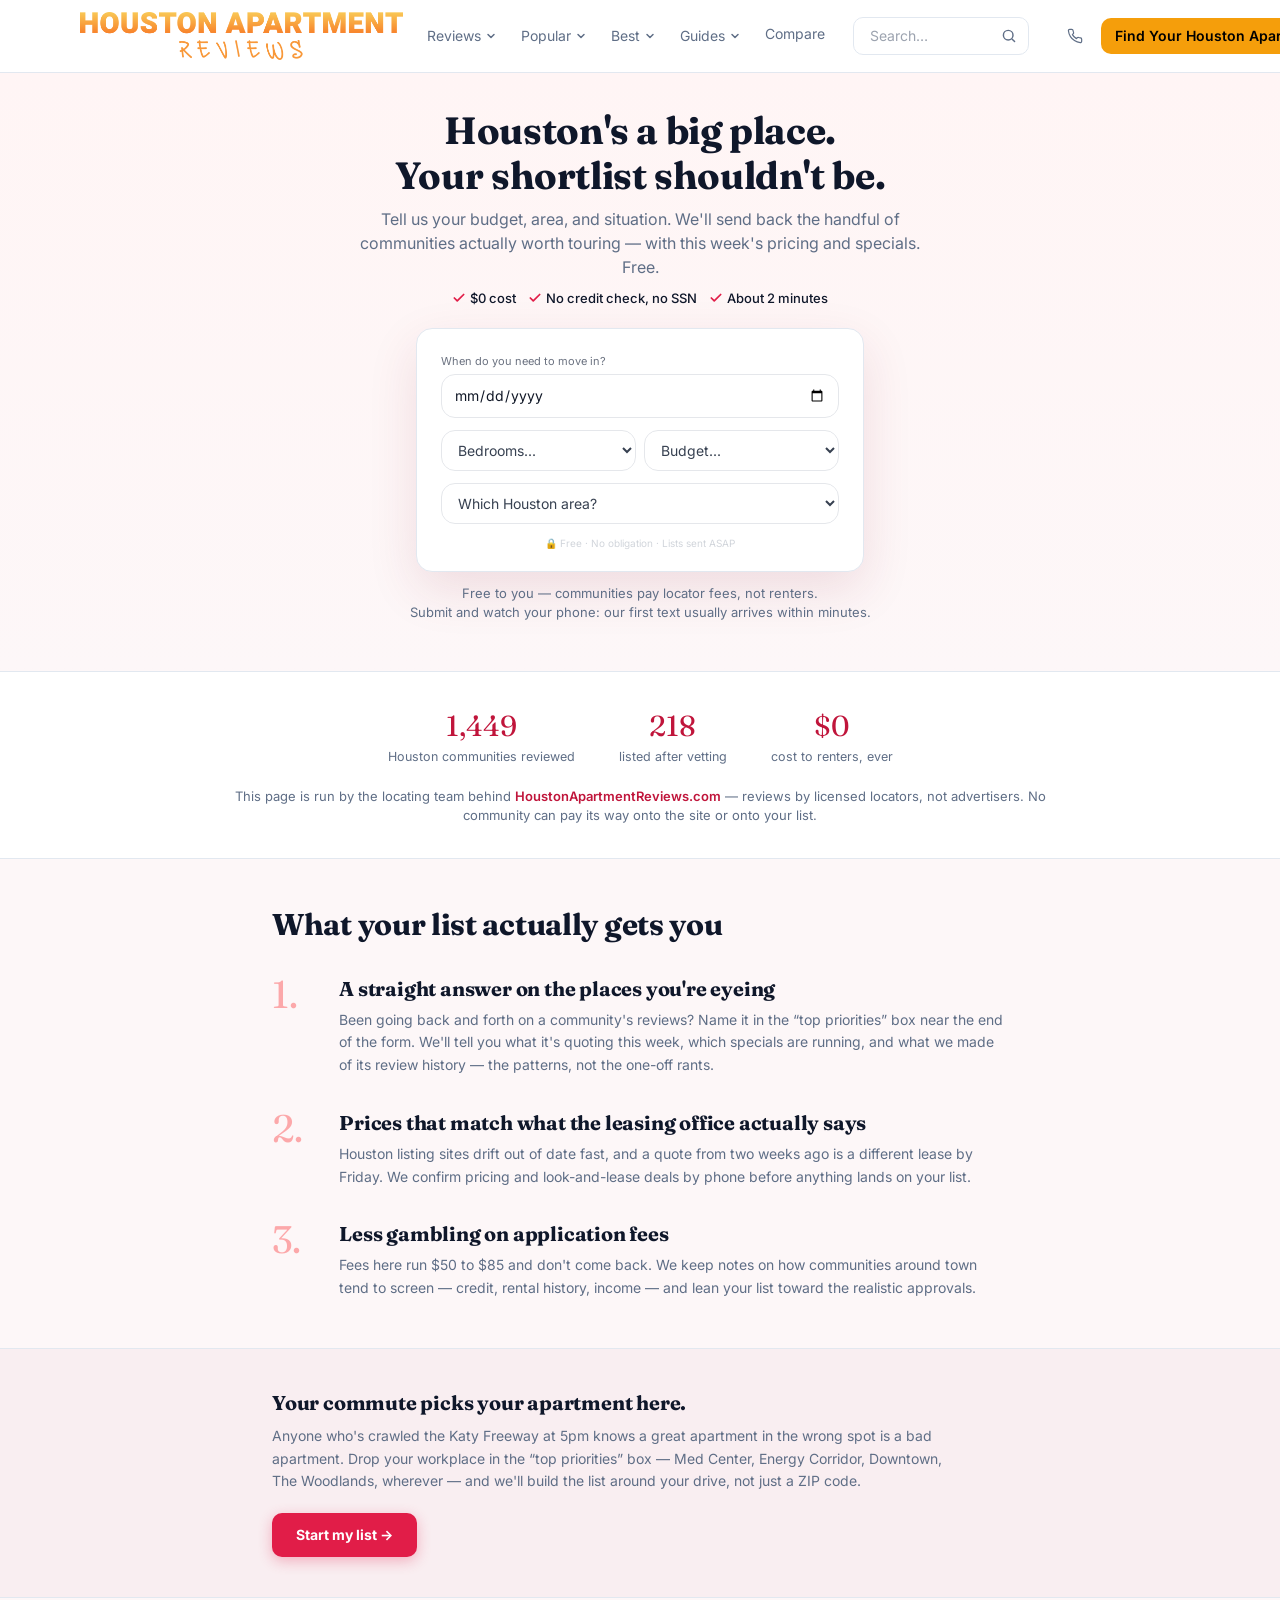
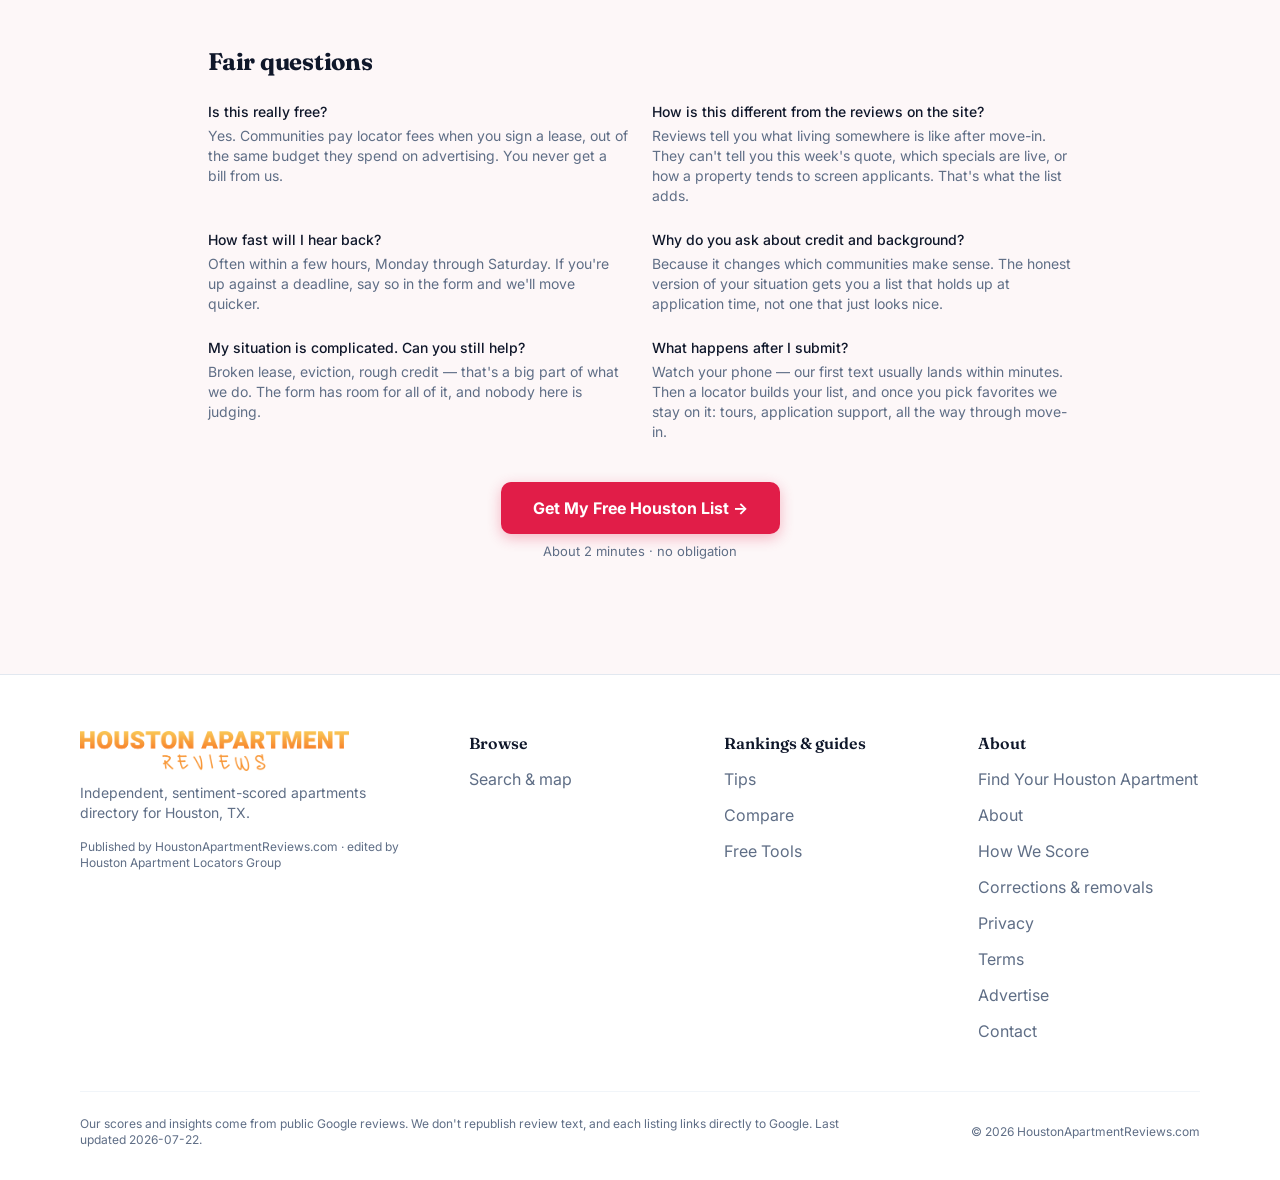
==== index.html @ 8718079b "Mobile QC pass, journey enrichment, fresh header - iOS zoom fix where needed: form controls forced t" ====
<!doctype html>
<html lang="en" data-preset="modern" data-base="light" data-hero="full-bleed" data-header="solid" data-cards="registry" style="--lp-primary-50:255 245 245;--lp-primary-100:255 232 232;--lp-primary-200:255 205 205;--lp-primary-300:252 168 170;--lp-primary-400:243 116 125;--lp-primary-500:225 29 72;--lp-primary-600:192 21 59;--lp-primary-700:149 9 43;--lp-primary-800:135 6 38;--lp-primary-900:110 1 28;--lp-secondary-50:250 243 244;--lp-secondary-100:243 227 229;--lp-secondary-200:229 195 199;--lp-secondary-300:208 152 159;--lp-secondary-400:177 96 110;--lp-secondary-500:136 19 55;--lp-secondary-600:119 18 48;--lp-secondary-700:96 16 39;--lp-secondary-800:89 16 36;--lp-secondary-900:76 14 30;--lp-neutral-50:248 247 247;--lp-neutral-100:238 237 236;--lp-neutral-200:218 216 215;--lp-neutral-300:192 189 186;--lp-neutral-400:159 153 150;--lp-neutral-500:120 113 108;--lp-neutral-600:102 96 91;--lp-neutral-700:78 73 70;--lp-neutral-800:70 66 63;--lp-neutral-900:56 53 50;--lp-accent-50:255 250 245;--lp-accent-100:255 244 232;--lp-accent-200:254 231 205;--lp-accent-300:253 213 168;--lp-accent-400:250 189 115;--lp-accent-500:245 158 11;--lp-accent-600:205 130 0;--lp-accent-700:153 94 0;--lp-accent-800:137 82 0;--lp-accent-900:107 61 0;--lp-surface:253 247 248;--lp-surface-alt:249 238 241;--lp-surface-container:255 255 255;--lp-surface-container-high:241 245 249;--lp-on-surface:15 23 42;--lp-on-surface-variant:95 110 134;--lp-outline:226 232 240;--lp-outline-variant:241 245 249;--lp-accent:245 158 11;--lp-on-accent:0 0 0;--lp-brand:#e11d48;--lp-accent:#f59e0b;--lp-font:'Inter', system-ui, -apple-system, Segoe UI, Roboto, sans-serif;--lp-font-heading:'Fraunces', Georgia, serif;--lp-heading-weight:700;--lp-heading-tracking:-0.01em;--lp-text-display-desktop:48px;--lp-text-display-mobile:34px;--lp-text-display-tracking:-0.01em;--lp-text-h1-desktop:40px;--lp-text-h1-mobile:30px;--lp-text-h1-tracking:-0.01em;--lp-text-h2-desktop:28px;--lp-text-h2-mobile:23px;--lp-text-h2-tracking:0em;--lp-text-h3-desktop:22px;--lp-text-h3-mobile:19px;--lp-text-h3-tracking:0em;--lp-radius-sm:0.375rem;--lp-radius-md:0.625rem;--lp-radius-lg:0.875rem;--lp-radius-xl:1.25rem;--lp-radius-card:14px;--lp-radius-btn:10px;--lp-radius-chip:0.5rem;--lp-shadow-card:0 1px 3px rgb(15 23 42 / 0.08), 0 1px 2px rgb(15 23 42 / 0.04);--lp-shadow-hover:0 10px 28px rgb(15 23 42 / 0.12);--lp-card-border:1px solid transparent;--lp-ghost-border:1px solid transparent;--lp-ghost-bg:rgb(var(--lp-surface-alt));--lp-ghost-bg-hover:rgb(var(--lp-surface-container-high));--lp-link-decoration:none;--lp-link-underline-color:transparent;--lp-signature:none;">
<head>
<meta charset="utf-8">
<meta name="viewport" content="width=device-width, initial-scale=1">
<title>Get Your Free Houston Apartment List | Houston Apartment Reviews</title>
<meta name="description" content="Tell us your budget, area, and situation and licensed Houston locators will send you a free shortlist of communities worth touring — with this week's pricing and move-in specials.">
<link rel="canonical" href="https://help.houstonapartmentreviews.com/">
<link rel="icon" href="/images/favicon.png">
<link rel="apple-touch-icon" href="/images/favicon.png">
<meta name="theme-color" content="#fdf7f8">
<link rel="preconnect" href="https://fonts.googleapis.com"><link rel="preconnect" href="https://fonts.gstatic.com" crossorigin><link href="https://fonts.googleapis.com/css2?family=Inter:wght@400;500;600;700&family=Fraunces:wght@400;500;600;700&display=swap" rel="stylesheet">
<link rel="stylesheet" href="/css/site.css">
<style>body{font-family:var(--lp-font)}</style>
<style>
/* form-card utilities the compiled site CSS does not include */
.bg-action-orange { background-color: #e11d48; }
.text-navy-deep { color: #111827; }
.bg-gray-50 { background-color: #f9fafb; }
.bg-gray-200 { background-color: #e5e7eb; }
.border-gray-100 { border-color: #f3f4f6; }
.border-gray-200 { border-color: #e5e7eb; }
.border-gray-300 { border-color: #d1d5db; }
.text-gray-300 { color: #d1d5db; }
.text-gray-400 { color: #9ca3af; }
.text-gray-500 { color: #6b7280; }
.text-gray-700 { color: #374151; }
.text-gray-900 { color: #111827; }
.h-3\.5 { height: .875rem; }
.w-3\.5 { width: .875rem; }
.h-px { height: 1px; }
.min-h-\[1\.25rem\] { min-height: 1.25rem; }
.text-\[10px\] { font-size: 10px; }
.text-\[11px\] { font-size: 11px; }
.shadow-md { box-shadow: 0 4px 6px -1px rgb(0 0 0 / .1), 0 2px 4px -2px rgb(0 0 0 / .1); }
.hover\:shadow-lg:hover { box-shadow: 0 10px 15px -3px rgb(0 0 0 / .1), 0 4px 6px -4px rgb(0 0 0 / .1); }
.transition-shadow { transition: box-shadow .15s; }
.outline-none { outline: none; }
.disabled\:opacity-40:disabled { opacity: .4; }
.disabled\:cursor-not-allowed:disabled { cursor: not-allowed; }
.focus\:border-action-orange:focus { border-color: #e11d48; }
.focus\:ring-1:focus { box-shadow: 0 0 0 3px rgb(225 29 72 / .18); }
.focus\:ring-action-orange:focus { outline: none; }
.hou-card input, .hou-card select { font-family: var(--lp-font); background: #fff; }
.hou-card input[type="checkbox"] { accent-color: #e11d48; }
/* iOS zoom rule: controls must be >=16px on phones or Safari force-zooms */
@media (max-width: 640px) {
  .hou-card input:not([type=checkbox]), .hou-card select { font-size: 16px !important; }
}

/* page chrome */
.serif { font-family: var(--lp-font-heading); font-weight: var(--lp-heading-weight, 700);
  letter-spacing: -0.01em; }
.hero-rose { background: linear-gradient(180deg, rgb(var(--lp-primary-50)) 0%, rgb(var(--lp-surface)) 100%); }
.hou-card { background: #fff; border-radius: 1rem; border: 1px solid rgb(var(--lp-outline));
  box-shadow: 0 18px 50px rgb(140 30 60 / .12); overflow: hidden; }
.statband { display: flex; flex-wrap: wrap; justify-content: center; gap: 1.25rem 2.75rem; }
.statband .num { font-family: var(--lp-font-heading); font-size: 1.8rem; color: rgb(var(--lp-primary-600)); }
.statband .lbl { font-size: 12.5px; color: rgb(var(--lp-on-surface-variant)); margin-top: 1px; }
.ed-num { font-family: var(--lp-font-heading); font-size: 2.4rem; line-height: 1;
  color: rgb(var(--lp-primary-300)); flex-shrink: 0; width: 3.2rem; }
.rose-btn { display: inline-block; background: #e11d48; color: #fff; font-weight: 700;
  border-radius: var(--lp-radius-btn, 10px); text-decoration: none;
  box-shadow: 0 4px 14px rgb(225 29 72 / .3); }
.rose-btn:hover { background: #be123c; }
/* layout utilities missing from the compiled site CSS */
.pt-5 { padding-top: 1.25rem; }
.pb-5 { padding-bottom: 1.25rem; }
.pb-10 { padding-bottom: 2.5rem; }
.pb-12 { padding-bottom: 3rem; }
.py-3\.5 { padding-top: .875rem; padding-bottom: .875rem; }
.space-y-6 > * + * { margin-top: 1.5rem; }
.gap-x-3 { column-gap: .75rem; }
.gap-y-1 { row-gap: .25rem; }
.text-\[13px\] { font-size: 13px; }
.text-\[15px\] { font-size: 15px; }
.text-\[26px\] { font-size: 26px; }
.leading-\[1\.18\] { line-height: 1.18; }
.space-y-8 > * + * { margin-top: 2rem; }
.space-y-5 > * + * { margin-top: 1.25rem; }
@media (min-width: 640px) {
  .sm\:pt-9 { padding-top: 2.25rem; }
  .sm\:text-\[38px\] { font-size: 38px; }
  .sm\:text-base { font-size: 16px; line-height: 1.5rem; }
}
@media (min-width: 768px) {
  .md\:grid-cols-2 { grid-template-columns: repeat(2, minmax(0, 1fr)); }
}
</style>
</head>
<body class="min-h-screen flex flex-col">
<header class="lp-site-header sticky top-0 z-50 border-b border-outline bg-surface-container/95 backdrop-blur transition-colors duration-300"> <div class="mx-auto flex max-w-6xl items-center justify-between gap-6 px-4 py-3"> <a href="https://houstonapartmentreviews.com/" class="flex shrink-0 items-center gap-2"> <img src="/images/logo.png" alt="Houston Apartment Reviews Directory" class="h-12 w-auto">  </a> <!-- Desktop nav. Kept intentionally lean (4-5 items): no Home (the logo covers it), tools fold
         into the guides dropdown, and About/Methodology live in the footer only. --> <nav class="hidden items-center gap-6 md:flex" aria-label="Primary"> <!-- Browse --> <div class="relative group"> <button type="button" class="inline-flex items-center gap-1 border-b-2 pb-0.5 text-sm transition-colors border-transparent text-on-surface-variant hover:text-primary-600" aria-haspopup="true">Reviews <svg class="h-3 w-3" viewBox="0 0 12 12" fill="none" aria-hidden="true"><path d="M3 4.5 6 7.5 9 4.5" stroke="currentColor" stroke-width="1.5" stroke-linecap="round" stroke-linejoin="round"/></svg></button> <div class="lp-menu invisible absolute left-0 top-full z-30 max-h-[70vh] min-w-[16rem] overflow-y-auto p-2 opacity-0 transition-opacity duration-150 group-hover:visible group-hover:opacity-100 group-focus-within:visible group-focus-within:opacity-100"> <a href="https://houstonapartmentreviews.com/browse/" class="flex items-center justify-between rounded-btn px-3 py-2 text-sm font-semibold text-primary-600 hover:bg-primary-50">Search &amp; map <span aria-hidden="true">&rarr;</span></a> <div class="my-1 border-t border-outline-variant"></div>  <a href="https://houstonapartmentreviews.com/browse/?category=affordable-housing" class="block rounded-btn px-3 py-2 text-sm text-on-surface-variant hover:bg-surface-alt hover:text-primary-700">Affordable &amp; Income-Based Apartments</a><a href="https://houstonapartmentreviews.com/browse/?category=furnished-corporate" class="block rounded-btn px-3 py-2 text-sm text-on-surface-variant hover:bg-surface-alt hover:text-primary-700">Furnished &amp; Corporate Apartments</a><a href="https://houstonapartmentreviews.com/browse/?category=luxury-high-rise" class="block rounded-btn px-3 py-2 text-sm text-on-surface-variant hover:bg-surface-alt hover:text-primary-700">Luxury &amp; High-Rise Apartments</a><a href="https://houstonapartmentreviews.com/browse/?category=pet-friendly" class="block rounded-btn px-3 py-2 text-sm text-on-surface-variant hover:bg-surface-alt hover:text-primary-700">Pet-Friendly Apartments</a><a href="https://houstonapartmentreviews.com/browse/?category=senior-55plus" class="block rounded-btn px-3 py-2 text-sm text-on-surface-variant hover:bg-surface-alt hover:text-primary-700">Senior &amp; 55+ Apartments</a><a href="https://houstonapartmentreviews.com/browse/?category=student-housing" class="block rounded-btn px-3 py-2 text-sm text-on-surface-variant hover:bg-surface-alt hover:text-primary-700">Student Apartments</a><a href="https://houstonapartmentreviews.com/browse/?category=townhome-style" class="block rounded-btn px-3 py-2 text-sm text-on-surface-variant hover:bg-surface-alt hover:text-primary-700">Townhome &amp; Garden-Style Apartments</a> </div> </div> <!-- Cities (entered hub cities, capped; shown alongside Areas in the mixed case). The see-all
           goes to /locations/, which lists every hub AND coverage city. --> <div class="relative group"> <button type="button" class="inline-flex items-center gap-1 border-b-2 pb-0.5 text-sm transition-colors border-transparent text-on-surface-variant hover:text-primary-600" aria-haspopup="true">Popular <svg class="h-3 w-3" viewBox="0 0 12 12" fill="none" aria-hidden="true"><path d="M3 4.5 6 7.5 9 4.5" stroke="currentColor" stroke-width="1.5" stroke-linecap="round" stroke-linejoin="round"/></svg></button> <div class="lp-menu invisible absolute left-0 top-full z-30 max-h-[70vh] min-w-[16rem] overflow-y-auto p-2 opacity-0 transition-opacity duration-150 group-hover:visible group-hover:opacity-100 group-focus-within:visible group-focus-within:opacity-100"> <a href="https://houstonapartmentreviews.com/katy/" class="block rounded-btn px-3 py-2 text-sm text-on-surface-variant hover:bg-surface-alt hover:text-primary-700">Katy</a><a href="https://houstonapartmentreviews.com/the-woodlands/" class="block rounded-btn px-3 py-2 text-sm text-on-surface-variant hover:bg-surface-alt hover:text-primary-700">The Woodlands</a><a href="https://houstonapartmentreviews.com/sugar-land/" class="block rounded-btn px-3 py-2 text-sm text-on-surface-variant hover:bg-surface-alt hover:text-primary-700">Sugar Land</a><a href="https://houstonapartmentreviews.com/houston-tx/" class="block rounded-btn px-3 py-2 text-sm text-on-surface-variant hover:bg-surface-alt hover:text-primary-700">Houston, TX</a> <div class="my-1 border-t border-outline-variant"></div> <a href="https://houstonapartmentreviews.com/locations/" class="flex items-center justify-between rounded-btn px-3 py-2 text-sm font-semibold text-primary-600 hover:bg-primary-50">All locations <span aria-hidden="true">&rarr;</span></a> </div> </div> <!-- Areas (region's own neighborhoods) -->  <!-- Best --> <div class="relative group"> <button type="button" class="inline-flex items-center gap-1 border-b-2 pb-0.5 text-sm transition-colors border-transparent text-on-surface-variant hover:text-primary-600" aria-haspopup="true">Best <svg class="h-3 w-3" viewBox="0 0 12 12" fill="none" aria-hidden="true"><path d="M3 4.5 6 7.5 9 4.5" stroke="currentColor" stroke-width="1.5" stroke-linecap="round" stroke-linejoin="round"/></svg></button> <div class="lp-menu invisible absolute left-0 top-full z-30 max-h-[70vh] min-w-[16rem] overflow-y-auto p-2 opacity-0 transition-opacity duration-150 group-hover:visible group-hover:opacity-100 group-focus-within:visible group-focus-within:opacity-100"> <a href="https://houstonapartmentreviews.com/houston-tx/best/apartments/" class="block rounded-btn px-3 py-2 text-sm text-on-surface-variant hover:bg-surface-alt hover:text-primary-700">Best Apartments in Houston</a><a href="https://houstonapartmentreviews.com/katy/best/apartments/" class="block rounded-btn px-3 py-2 text-sm text-on-surface-variant hover:bg-surface-alt hover:text-primary-700">Best Apartments in Katy</a><a href="https://houstonapartmentreviews.com/sugar-land/best/apartments/" class="block rounded-btn px-3 py-2 text-sm text-on-surface-variant hover:bg-surface-alt hover:text-primary-700">Best Apartments in Sugar Land</a><a href="https://houstonapartmentreviews.com/the-woodlands/best/apartments/" class="block rounded-btn px-3 py-2 text-sm text-on-surface-variant hover:bg-surface-alt hover:text-primary-700">Best Apartments in The Woodlands</a> <div class="my-1 border-t border-outline-variant"></div> <a href="https://houstonapartmentreviews.com/best/" class="flex items-center justify-between rounded-btn px-3 py-2 text-sm font-semibold text-primary-600 hover:bg-primary-50">All rankings <span aria-hidden="true">&rarr;</span></a> </div> </div> <!-- Content sections: ONE dropdown of section INDEX links (Guides / Tools / Resources / Glossary),
           never the individual guide/tool titles. Parent label varied per site (navLabel('sections')). --> <div class="relative group"> <button type="button" class="inline-flex items-center gap-1 border-b-2 pb-0.5 text-sm transition-colors border-transparent text-on-surface-variant hover:text-primary-600" aria-haspopup="true">Guides <svg class="h-3 w-3" viewBox="0 0 12 12" fill="none" aria-hidden="true"><path d="M3 4.5 6 7.5 9 4.5" stroke="currentColor" stroke-width="1.5" stroke-linecap="round" stroke-linejoin="round"/></svg></button> <div class="lp-menu invisible absolute left-0 top-full z-30 max-h-[70vh] min-w-[16rem] overflow-y-auto p-2 opacity-0 transition-opacity duration-150 group-hover:visible group-hover:opacity-100 group-focus-within:visible group-focus-within:opacity-100"> <a href="https://houstonapartmentreviews.com/guide/" class="block rounded-btn px-3 py-2 text-sm text-on-surface-variant hover:bg-surface-alt hover:text-primary-700">Tips</a><a href="https://houstonapartmentreviews.com/tools/" class="block rounded-btn px-3 py-2 text-sm text-on-surface-variant hover:bg-surface-alt hover:text-primary-700">Free Tools</a><a href="https://houstonapartmentreviews.com/resources/" class="block rounded-btn px-3 py-2 text-sm text-on-surface-variant hover:bg-surface-alt hover:text-primary-700">Resources</a><a href="https://houstonapartmentreviews.com/glossary/" class="block rounded-btn px-3 py-2 text-sm text-on-surface-variant hover:bg-surface-alt hover:text-primary-700">Dictionary</a> </div> </div> <a href="https://houstonapartmentreviews.com/compare/" class="inline-flex items-center gap-1 border-b-2 pb-0.5 text-sm transition-colors border-transparent text-on-surface-variant hover:text-primary-600">Compare</a> <form action="https://houstonapartmentreviews.com/browse/" method="get" role="search" class="relative ml-1"> <label class="sr-only" for="lp-nav-search">Search businesses</label> <input id="lp-nav-search" type="search" name="q" placeholder="Search…" class="lp-input w-44 py-2 pl-4 pr-9 text-sm"> <svg class="pointer-events-none absolute right-3 top-1/2 h-4 w-4 -translate-y-1/2 text-on-surface-variant" viewBox="0 0 20 20" fill="none" aria-hidden="true"><circle cx="9" cy="9" r="6" stroke="currentColor" stroke-width="1.8"></circle><path d="m14 14 3 3" stroke="currentColor" stroke-width="1.8" stroke-linecap="round"></path></svg> </form> <div class="ml-1 flex items-center gap-2"> <a href="tel:713-405-3410" aria-label="Call" class="flex h-9 w-9 items-center justify-center rounded-full text-on-surface-variant transition-colors hover:bg-surface-alt hover:text-primary-600"> <svg class="h-4 w-4" viewBox="0 0 24 24" fill="none" stroke="currentColor" stroke-width="1.8" stroke-linecap="round" stroke-linejoin="round" aria-hidden="true"><path d="M22 16.92v3a2 2 0 0 1-2.18 2 19.79 19.79 0 0 1-8.63-3.07 19.5 19.5 0 0 1-6-6 19.79 19.79 0 0 1-3.07-8.67A2 2 0 0 1 4.11 2h3a2 2 0 0 1 2 1.72c.13.96.36 1.9.7 2.81a2 2 0 0 1-.45 2.11L8.09 9.91a16 16 0 0 0 6 6l1.27-1.27a2 2 0 0 1 2.11-.45c.9.34 1.85.57 2.81.7A2 2 0 0 1 22 16.92Z"></path></svg> </a>  <a href="https://help.houstonapartmentreviews.com/" rel="noopener nofollow" class="lp-accent-bg text-on-accent whitespace-nowrap rounded-btn px-3.5 py-2 text-sm font-semibold">Find Your Houston Apartment</a> </div> </nav> <!-- Mobile menu: full-screen sheet. <details> keeps it working with no JS; the burger swaps to
         an X via CSS on [open]. The panel is ABSOLUTE (top-full), not fixed: the header's
         backdrop-blur creates a containing block for fixed descendants, so position:fixed would
         resolve against the header box, not the viewport. Anchoring to the header (itself
         fixed/sticky at top-0) gives the same full-screen result reliably. --> <details class="lp-mnav md:hidden"> <summary class="lp-btn-ghost flex cursor-pointer list-none p-2 text-on-surface-variant" aria-label="Menu"> <svg class="lp-mnav-burger h-5 w-5" viewBox="0 0 24 24" fill="none" aria-hidden="true"><path d="M4 7h16M4 12h16M4 17h16" stroke="currentColor" stroke-width="1.8" stroke-linecap="round"></path></svg> <svg class="lp-mnav-close hidden h-5 w-5" viewBox="0 0 24 24" fill="none" aria-hidden="true"><path d="m6 6 12 12M18 6 6 18" stroke="currentColor" stroke-width="1.8" stroke-linecap="round"></path></svg> <span class="sr-only">Menu</span> </summary> <div class="lp-mnav-panel absolute inset-x-0 top-full z-40 overflow-y-auto overscroll-contain border-t border-outline bg-surface-container"> <div class="mx-auto max-w-6xl px-4 pb-8 pt-4"> <form action="https://houstonapartmentreviews.com/browse/" method="get" role="search" class="relative mb-2"> <label class="sr-only" for="lp-mnav-search">Search businesses</label> <input id="lp-mnav-search" type="search" name="q" placeholder="Search businesses…" class="lp-input w-full py-3 pl-4 pr-11 text-base"> <svg class="pointer-events-none absolute right-4 top-1/2 h-5 w-5 -translate-y-1/2 text-on-surface-variant" viewBox="0 0 20 20" fill="none" aria-hidden="true"><circle cx="9" cy="9" r="6" stroke="currentColor" stroke-width="1.8"></circle><path d="m14 14 3 3" stroke="currentColor" stroke-width="1.8" stroke-linecap="round"></path></svg> </form> <div class="mb-3 flex gap-2"> <a href="https://help.houstonapartmentreviews.com/" rel="noopener nofollow" class="lp-accent-bg text-on-accent flex-1 rounded-btn px-4 py-3 text-center text-base font-semibold">Find Your Houston Apartment</a> <a href="tel:713-405-3410" class="flex items-center justify-center rounded-btn border border-outline px-4 py-3 text-base font-medium text-on-surface">Call</a> </div> <nav class="divide-y divide-outline-variant" aria-label="Mobile"> <a href="https://houstonapartmentreviews.com/" class="flex items-center px-1 py-3 text-base font-medium text-on-surface">Home</a> <a href="https://houstonapartmentreviews.com/browse/" class="flex items-center px-1 py-3 text-base font-medium text-on-surface">Browse &amp; map</a> <details class="lp-mnav-group"> <summary class="flex cursor-pointer list-none items-center justify-between px-1 py-3 text-base font-medium text-on-surface">Reviews <svg class="lp-mnav-chev h-4 w-4 shrink-0 text-on-surface-variant transition-transform duration-150" viewBox="0 0 12 12" fill="none" aria-hidden="true"><path d="M3 4.5 6 7.5 9 4.5" stroke="currentColor" stroke-width="1.5" stroke-linecap="round" stroke-linejoin="round"/></svg></summary> <div class="pb-3">  <a href="https://houstonapartmentreviews.com/browse/?category=affordable-housing" class="block rounded-btn px-3 py-2.5 text-[15px] text-on-surface-variant hover:bg-surface-alt hover:text-primary-700">Affordable &amp; Income-Based Apartments</a><a href="https://houstonapartmentreviews.com/browse/?category=furnished-corporate" class="block rounded-btn px-3 py-2.5 text-[15px] text-on-surface-variant hover:bg-surface-alt hover:text-primary-700">Furnished &amp; Corporate Apartments</a><a href="https://houstonapartmentreviews.com/browse/?category=luxury-high-rise" class="block rounded-btn px-3 py-2.5 text-[15px] text-on-surface-variant hover:bg-surface-alt hover:text-primary-700">Luxury &amp; High-Rise Apartments</a><a href="https://houstonapartmentreviews.com/browse/?category=pet-friendly" class="block rounded-btn px-3 py-2.5 text-[15px] text-on-surface-variant hover:bg-surface-alt hover:text-primary-700">Pet-Friendly Apartments</a><a href="https://houstonapartmentreviews.com/browse/?category=senior-55plus" class="block rounded-btn px-3 py-2.5 text-[15px] text-on-surface-variant hover:bg-surface-alt hover:text-primary-700">Senior &amp; 55+ Apartments</a><a href="https://houstonapartmentreviews.com/browse/?category=student-housing" class="block rounded-btn px-3 py-2.5 text-[15px] text-on-surface-variant hover:bg-surface-alt hover:text-primary-700">Student Apartments</a><a href="https://houstonapartmentreviews.com/browse/?category=townhome-style" class="block rounded-btn px-3 py-2.5 text-[15px] text-on-surface-variant hover:bg-surface-alt hover:text-primary-700">Townhome &amp; Garden-Style Apartments</a> </div> </details> <details class="lp-mnav-group"> <summary class="flex cursor-pointer list-none items-center justify-between px-1 py-3 text-base font-medium text-on-surface">Popular <svg class="lp-mnav-chev h-4 w-4 shrink-0 text-on-surface-variant transition-transform duration-150" viewBox="0 0 12 12" fill="none" aria-hidden="true"><path d="M3 4.5 6 7.5 9 4.5" stroke="currentColor" stroke-width="1.5" stroke-linecap="round" stroke-linejoin="round"/></svg></summary> <div class="pb-3"> <a href="https://houstonapartmentreviews.com/katy/" class="block rounded-btn px-3 py-2.5 text-[15px] text-on-surface-variant hover:bg-surface-alt hover:text-primary-700">Katy</a><a href="https://houstonapartmentreviews.com/the-woodlands/" class="block rounded-btn px-3 py-2.5 text-[15px] text-on-surface-variant hover:bg-surface-alt hover:text-primary-700">The Woodlands</a><a href="https://houstonapartmentreviews.com/sugar-land/" class="block rounded-btn px-3 py-2.5 text-[15px] text-on-surface-variant hover:bg-surface-alt hover:text-primary-700">Sugar Land</a><a href="https://houstonapartmentreviews.com/houston-tx/" class="block rounded-btn px-3 py-2.5 text-[15px] text-on-surface-variant hover:bg-surface-alt hover:text-primary-700">Houston, TX</a> <a href="https://houstonapartmentreviews.com/locations/" class="block rounded-btn px-3 py-2.5 text-[15px] font-semibold text-primary-600 hover:bg-surface-alt">All locations &rarr;</a> </div> </details>  <a href="https://houstonapartmentreviews.com/best/" class="flex items-center px-1 py-3 text-base font-medium text-on-surface">Best</a> <details class="lp-mnav-group"> <summary class="flex cursor-pointer list-none items-center justify-between px-1 py-3 text-base font-medium text-on-surface">Guides <svg class="lp-mnav-chev h-4 w-4 shrink-0 text-on-surface-variant transition-transform duration-150" viewBox="0 0 12 12" fill="none" aria-hidden="true"><path d="M3 4.5 6 7.5 9 4.5" stroke="currentColor" stroke-width="1.5" stroke-linecap="round" stroke-linejoin="round"/></svg></summary> <div class="pb-3"> <a href="https://houstonapartmentreviews.com/guide/" class="block rounded-btn px-3 py-2.5 text-[15px] text-on-surface-variant hover:bg-surface-alt hover:text-primary-700">Tips</a><a href="https://houstonapartmentreviews.com/tools/" class="block rounded-btn px-3 py-2.5 text-[15px] text-on-surface-variant hover:bg-surface-alt hover:text-primary-700">Free Tools</a><a href="https://houstonapartmentreviews.com/resources/" class="block rounded-btn px-3 py-2.5 text-[15px] text-on-surface-variant hover:bg-surface-alt hover:text-primary-700">Resources</a><a href="https://houstonapartmentreviews.com/glossary/" class="block rounded-btn px-3 py-2.5 text-[15px] text-on-surface-variant hover:bg-surface-alt hover:text-primary-700">Dictionary</a> </div> </details> <a href="https://houstonapartmentreviews.com/compare/" class="flex items-center px-1 py-3 text-base font-medium text-on-surface">Compare</a> </nav> </div> </div> </details> </div> </header>
<script>
  (function () {
    var h = document.querySelector('header.lp-site-header');
    if (!h) return;
    var setH = function () { document.documentElement.style.setProperty('--lp-header-h', h.offsetHeight + 'px'); };
    setH();
    window.addEventListener('resize', setH, { passive: true });
    var overlay = h.classList.contains('lp-header-overlay');
    var atTop = function () { h.classList.toggle('lp-at-top', window.scrollY < 60); };
    var m = h.querySelector('.lp-mnav');
    if (m) {
      m.addEventListener('toggle', function () {
        // Lock page scroll behind the sheet; over a photo hero, solidify the transparent header so
        // the nav row reads against the sheet, not the hero. atTop() restores it on close.
        document.documentElement.classList.toggle('lp-mnav-open', m.open);
        if (!overlay) return;
        if (m.open) h.classList.remove('lp-at-top'); else atTop();
      });
    }
    if (!overlay) return;
    atTop();
    window.addEventListener('scroll', atTop, { passive: true });
  })();
</script>
<main class="flex-1">

<section class="hero-rose border-b border-outline" id="get-list">
  <div class="mx-auto max-w-3xl px-4 pt-5 pb-12 text-center sm:pt-9">
    <h1 class="serif text-[26px] leading-[1.18] text-on-surface sm:text-[38px]">
      Houston's a big place.<br>Your shortlist shouldn't be.</h1>
    <p class="mx-auto mt-2 max-w-xl text-[15px] text-on-surface-variant sm:text-base">
      Tell us your budget, area, and situation. We'll send back the handful of communities
      actually worth touring &mdash; with this week's pricing and specials. Free.</p>
    <p class="mt-2.5 mb-5 flex flex-wrap items-center justify-center gap-x-3 gap-y-1 text-[13px] font-medium text-on-surface">
      <span class="inline-flex items-center gap-1"><svg width="14" height="14" style="flex-shrink:0;color:#e11d48" viewBox="0 0 24 24" fill="none" stroke="currentColor" stroke-width="3" stroke-linecap="round" stroke-linejoin="round" aria-hidden="true"><path d="M20 6 9 17l-5-5"/></svg>$0 cost</span>
      <span class="inline-flex items-center gap-1"><svg width="14" height="14" style="flex-shrink:0;color:#e11d48" viewBox="0 0 24 24" fill="none" stroke="currentColor" stroke-width="3" stroke-linecap="round" stroke-linejoin="round" aria-hidden="true"><path d="M20 6 9 17l-5-5"/></svg>No credit check, no SSN</span>
      <span class="inline-flex items-center gap-1"><svg width="14" height="14" style="flex-shrink:0;color:#e11d48" viewBox="0 0 24 24" fill="none" stroke="currentColor" stroke-width="3" stroke-linecap="round" stroke-linejoin="round" aria-hidden="true"><path d="M20 6 9 17l-5-5"/></svg>About 2 minutes</span>
    </p>
    <div class="hou-card mx-auto max-w-md text-left"><div class="h-1 bg-action-orange"></div><div class="p-6 pb-5">
<form method="POST" action="https://n8n.dentals.targetdial.co/webhook/NewWeb1" id="step-form" novalidate>
<input type="hidden" name="referredBy" value="Referred by SPIRIT REAL ESTATE">
<input type="hidden" name="city" value="Houston">
<input type="hidden" name="formId" value="1">
<input type="hidden" name="formTitle" value="Find Your Second Chance Apartment in Houston">
<input type="hidden" name="sourceUrl" value="">

<!-- Move date -->
<div class="mb-3">
<label for="when-do-you-need-to-move-in" class="block text-[11px] text-gray-500 mb-1">When do you need to move in?</label>
<input id="when-do-you-need-to-move-in" type="date" name="moveDate" required aria-label="Move-in date" class="w-full px-3 py-2.5 rounded-lg border border-gray-200 text-sm text-gray-900 bg-gray-50 focus:border-action-orange focus:ring-1 focus:ring-action-orange outline-none">
</div>

<!-- Bedrooms + Budget row -->
<div class="grid grid-cols-2 gap-2 mb-3">
<select name="bedrooms" required aria-label="Number of bedrooms" class="w-full px-3 py-2.5 rounded-lg border border-gray-200 text-sm text-gray-700 bg-gray-50 focus:border-action-orange outline-none">
<option value="">Bedrooms...</option>
<option value="Studio">Studio</option>
<option value="1bd / 1ba">1bd / 1ba</option>
<option value="2bd / 1ba">2bd / 1ba</option>
<option value="2bd / 2ba">2bd / 2ba</option>
<option value="3bd / 2ba">3bd / 2ba</option>
</select>
<select name="budget" required aria-label="Monthly budget" class="w-full px-3 py-2.5 rounded-lg border border-gray-200 text-sm text-gray-700 bg-gray-50 focus:border-action-orange outline-none">
<option value="">Budget...</option>
<option value="$750 - $1,000">$750-$1,000</option>
<option value="$1,000 - $1,250">$1,000-$1,250</option>
<option value="$1,250 - $1,500">$1,250-$1,500</option>
<option value="$1,500 - $1,750">$1,500-$1,750</option>
<option value="$1,750 - $2,000">$1,750-$2,000</option>
<option value="$2,000 - $2,500">$2,000-$2,500</option>
<option value="$2,500 - $3,000">$2,500-$3,000</option>
<option value="$3,000 - $4,000">$3,000-$4,000</option>
</select>
</div>

<!-- Houston area -->
<div class="mb-3">
<select name="houstonArea" id="sf-area" required aria-label="Preferred Houston area" class="w-full px-3 py-2.5 rounded-lg border border-gray-200 text-sm text-gray-700 bg-gray-50 focus:border-action-orange outline-none">
<option value="">Which Houston area?</option>
<option value="I'm really not sure (I would like to explore my options)">Not sure yet - explore options</option>
<option value="Central (Downtown, Galleria/Uptown, Heights, Med Center, Midtown, Montrose, Museum Dist, River Oaks)">Central Houston</option>
<option value="North (Champions, Conroe, Cypress, Humble, Spring, The Woodlands, Tomball)">North Houston</option>
<option value="South (Braeswood, Missouri City, Pasadena, Pearland, Sugarland, South Loop, Southbelt)">South Houston</option>
<option value="East  (Baytown, Deepr Park, Clear Lake, Friendswood, Seabrook)">East Houston</option>
<option value="West (Westchase, Energy Corridor, Alief, Briar Forest, Memorial City, Katy)">West Houston</option>
</select>
</div>

<!-- Central neighborhoods -->
<div id="sf-hoods-central" class="hidden mb-3">
<p class="text-[10px] text-gray-400 mb-1">Optional - pick up to 4:</p>
<div class="grid grid-cols-2 gap-1">
<label class="flex items-center gap-1.5 text-sm"><input type="checkbox" name="neighborhoods[]" value="Downtown / EaDo" class="sf-cb rounded w-3.5 h-3.5"> Downtown / EaDo</label>
<label class="flex items-center gap-1.5 text-sm"><input type="checkbox" name="neighborhoods[]" value="Midtown" class="sf-cb rounded w-3.5 h-3.5"> Midtown</label>
<label class="flex items-center gap-1.5 text-sm"><input type="checkbox" name="neighborhoods[]" value="Montrose / Museum District" class="sf-cb rounded w-3.5 h-3.5"> Montrose</label>
<label class="flex items-center gap-1.5 text-sm"><input type="checkbox" name="neighborhoods[]" value="Galleria / Uptown" class="sf-cb rounded w-3.5 h-3.5"> Galleria / Uptown</label>
<label class="flex items-center gap-1.5 text-sm"><input type="checkbox" name="neighborhoods[]" value="Medical Center" class="sf-cb rounded w-3.5 h-3.5"> Medical Center</label>
<label class="flex items-center gap-1.5 text-sm"><input type="checkbox" name="neighborhoods[]" value="Heights / Greater Heights" class="sf-cb rounded w-3.5 h-3.5"> Heights</label>
<label class="flex items-center gap-1.5 text-sm"><input type="checkbox" name="neighborhoods[]" value="Washington Ave / Rice Military" class="sf-cb rounded w-3.5 h-3.5"> Washington Ave</label>
<label class="flex items-center gap-1.5 text-sm"><input type="checkbox" name="neighborhoods[]" value="River Oaks / Upper Kirby" class="sf-cb rounded w-3.5 h-3.5"> River Oaks</label>
<label class="flex items-center gap-1.5 text-sm"><input type="checkbox" name="neighborhoods[]" value="West U / Rice Village" class="sf-cb rounded w-3.5 h-3.5"> West U</label>
<label class="flex items-center gap-1.5 text-sm"><input type="checkbox" name="neighborhoods[]" value="Unsure - Need Help Deciding" class="sf-cb rounded w-3.5 h-3.5"> Not sure</label>
</div></div>

<!-- North neighborhoods -->
<div id="sf-hoods-north" class="hidden mb-3">
<p class="text-[10px] text-gray-400 mb-1">Optional - pick up to 4:</p>
<div class="grid grid-cols-2 gap-1">
<label class="flex items-center gap-1.5 text-sm"><input type="checkbox" name="neighborhoods[]" value="Woodlands / Shenandoah" class="sf-cb rounded w-3.5 h-3.5"> Woodlands</label>
<label class="flex items-center gap-1.5 text-sm"><input type="checkbox" name="neighborhoods[]" value="Spring / Klein" class="sf-cb rounded w-3.5 h-3.5"> Spring / Klein</label>
<label class="flex items-center gap-1.5 text-sm"><input type="checkbox" name="neighborhoods[]" value="Champions / FM 1960" class="sf-cb rounded w-3.5 h-3.5"> Champions</label>
<label class="flex items-center gap-1.5 text-sm"><input type="checkbox" name="neighborhoods[]" value="Tomball" class="sf-cb rounded w-3.5 h-3.5"> Tomball</label>
<label class="flex items-center gap-1.5 text-sm"><input type="checkbox" name="neighborhoods[]" value="Conroe / Willis" class="sf-cb rounded w-3.5 h-3.5"> Conroe / Willis</label>
<label class="flex items-center gap-1.5 text-sm"><input type="checkbox" name="neighborhoods[]" value="Cypress" class="sf-cb rounded w-3.5 h-3.5"> Cypress</label>
<label class="flex items-center gap-1.5 text-sm"><input type="checkbox" name="neighborhoods[]" value="Humble / Atascocita" class="sf-cb rounded w-3.5 h-3.5"> Humble / Atascocita</label>
<label class="flex items-center gap-1.5 text-sm"><input type="checkbox" name="neighborhoods[]" value="Kingwood" class="sf-cb rounded w-3.5 h-3.5"> Kingwood</label>
<label class="flex items-center gap-1.5 text-sm"><input type="checkbox" name="neighborhoods[]" value="North Houston" class="sf-cb rounded w-3.5 h-3.5"> North Houston</label>
<label class="flex items-center gap-1.5 text-sm"><input type="checkbox" name="neighborhoods[]" value="Not Sure - Need Help Deciding" class="sf-cb rounded w-3.5 h-3.5"> Not sure</label>
</div></div>

<!-- South neighborhoods -->
<div id="sf-hoods-south" class="hidden mb-3">
<p class="text-[10px] text-gray-400 mb-1">Optional - pick up to 4:</p>
<div class="grid grid-cols-2 gap-1">
<label class="flex items-center gap-1.5 text-sm"><input type="checkbox" name="neighborhoods[]" value="Pearland" class="sf-cb rounded w-3.5 h-3.5"> Pearland</label>
<label class="flex items-center gap-1.5 text-sm"><input type="checkbox" name="neighborhoods[]" value="Pasadena" class="sf-cb rounded w-3.5 h-3.5"> Pasadena</label>
<label class="flex items-center gap-1.5 text-sm"><input type="checkbox" name="neighborhoods[]" value="Breaeswood / Southwest" class="sf-cb rounded w-3.5 h-3.5"> Braeswood / SW</label>
<label class="flex items-center gap-1.5 text-sm"><input type="checkbox" name="neighborhoods[]" value="Missouri City" class="sf-cb rounded w-3.5 h-3.5"> Missouri City</label>
<label class="flex items-center gap-1.5 text-sm"><input type="checkbox" name="neighborhoods[]" value="South Loop / NRG" class="sf-cb rounded w-3.5 h-3.5"> South Loop / NRG</label>
<label class="flex items-center gap-1.5 text-sm"><input type="checkbox" name="neighborhoods[]" value="Sagemont / Southbelt (I-45)" class="sf-cb rounded w-3.5 h-3.5"> Sagemont</label>
<label class="flex items-center gap-1.5 text-sm"><input type="checkbox" name="neighborhoods[]" value="Sugar Land" class="sf-cb rounded w-3.5 h-3.5"> Sugar Land</label>
<label class="flex items-center gap-1.5 text-sm"><input type="checkbox" name="neighborhoods[]" value="Manvel / Fresno" class="sf-cb rounded w-3.5 h-3.5"> Manvel / Fresno</label>
<label class="flex items-center gap-1.5 text-sm"><input type="checkbox" name="neighborhoods[]" value="Angelton / Alvin" class="sf-cb rounded w-3.5 h-3.5"> Angleton / Alvin</label>
<label class="flex items-center gap-1.5 text-sm"><input type="checkbox" name="neighborhoods[]" value="Not Sure Yet - Need Help Deciding" class="sf-cb rounded w-3.5 h-3.5"> Not sure</label>
</div></div>

<!-- East neighborhoods -->
<div id="sf-hoods-east" class="hidden mb-3">
<p class="text-[10px] text-gray-400 mb-1">Optional - pick up to 4:</p>
<div class="grid grid-cols-2 gap-1">
<label class="flex items-center gap-1.5 text-sm"><input type="checkbox" name="neighborhoods[]" value="Baytown" class="sf-cb rounded w-3.5 h-3.5"> Baytown</label>
<label class="flex items-center gap-1.5 text-sm"><input type="checkbox" name="neighborhoods[]" value="Deer Park / La Porte" class="sf-cb rounded w-3.5 h-3.5"> Deer Park</label>
<label class="flex items-center gap-1.5 text-sm"><input type="checkbox" name="neighborhoods[]" value="Channelview / Jacinto City" class="sf-cb rounded w-3.5 h-3.5"> Channelview</label>
<label class="flex items-center gap-1.5 text-sm"><input type="checkbox" name="neighborhoods[]" value="Northshore / Cloverleaf" class="sf-cb rounded w-3.5 h-3.5"> Northshore</label>
<label class="flex items-center gap-1.5 text-sm"><input type="checkbox" name="neighborhoods[]" value="Clear Lake / NASA" class="sf-cb rounded w-3.5 h-3.5"> Clear Lake / NASA</label>
<label class="flex items-center gap-1.5 text-sm"><input type="checkbox" name="neighborhoods[]" value="League City" class="sf-cb rounded w-3.5 h-3.5"> League City</label>
<label class="flex items-center gap-1.5 text-sm"><input type="checkbox" name="neighborhoods[]" value="Friendswood / Webster" class="sf-cb rounded w-3.5 h-3.5"> Friendswood</label>
<label class="flex items-center gap-1.5 text-sm"><input type="checkbox" name="neighborhoods[]" value="Kemah / Seabrook" class="sf-cb rounded w-3.5 h-3.5"> Kemah / Seabrook</label>
<label class="flex items-center gap-1.5 text-sm"><input type="checkbox" name="neighborhoods[]" value="Not Sure - Need Help" class="sf-cb rounded w-3.5 h-3.5"> Not sure</label>
</div></div>

<!-- West neighborhoods -->
<div id="sf-hoods-west" class="hidden mb-3">
<p class="text-[10px] text-gray-400 mb-1">Optional - pick up to 4:</p>
<div class="grid grid-cols-2 gap-1">
<label class="flex items-center gap-1.5 text-sm"><input type="checkbox" name="neighborhoods[]" value="Westchase" class="sf-cb rounded w-3.5 h-3.5"> Westchase</label>
<label class="flex items-center gap-1.5 text-sm"><input type="checkbox" name="neighborhoods[]" value="Energy Corridor" class="sf-cb rounded w-3.5 h-3.5"> Energy Corridor</label>
<label class="flex items-center gap-1.5 text-sm"><input type="checkbox" name="neighborhoods[]" value="Alief" class="sf-cb rounded w-3.5 h-3.5"> Alief</label>
<label class="flex items-center gap-1.5 text-sm"><input type="checkbox" name="neighborhoods[]" value="Briar Forest / Eldridge" class="sf-cb rounded w-3.5 h-3.5"> Briar Forest</label>
<label class="flex items-center gap-1.5 text-sm"><input type="checkbox" name="neighborhoods[]" value="Memorial City" class="sf-cb rounded w-3.5 h-3.5"> Memorial City</label>
<label class="flex items-center gap-1.5 text-sm"><input type="checkbox" name="neighborhoods[]" value="Richmond" class="sf-cb rounded w-3.5 h-3.5"> Richmond</label>
<label class="flex items-center gap-1.5 text-sm"><input type="checkbox" name="neighborhoods[]" value="Katy" class="sf-cb rounded w-3.5 h-3.5"> Katy</label>
<label class="flex items-center gap-1.5 text-sm"><input type="checkbox" name="neighborhoods[]" value="Addicks" class="sf-cb rounded w-3.5 h-3.5"> Addicks</label>
<label class="flex items-center gap-1.5 text-sm"><input type="checkbox" name="neighborhoods[]" value="Fulshear" class="sf-cb rounded w-3.5 h-3.5"> Fulshear</label>
<label class="flex items-center gap-1.5 text-sm"><input type="checkbox" name="neighborhoods[]" value="Not Sure - Need Help Deciding" class="sf-cb rounded w-3.5 h-3.5"> Not sure</label>
</div></div>

<!-- Rental issues (shows after area/neighborhoods selected) -->
<div id="sf-section-2" class="hidden">
<div class="flex items-center gap-2 mb-4 mt-2 pt-3 border-t border-gray-100">
<span class="flex items-center justify-center w-6 h-6 rounded-full bg-action-orange text-white text-xs font-bold">2</span>
<span class="text-sm font-bold text-navy-deep">Tell us what happened</span>
<div class="flex-1 h-px bg-gray-200"></div>
</div>
</div>
<div id="sf-rental-wrap" class="hidden mb-3">
<select name="rentalIssues" id="sf-rental" required aria-label="Rental history situation" class="w-full px-3 py-2.5 rounded-lg border border-gray-200 text-sm text-gray-700 bg-gray-50 focus:border-action-orange outline-none">
<option value="">Rental history?</option>
<option value="No rental issues!">No rental issues</option>
<option value="1st Time Renter">1st time renter</option>
<option value="Broken Lease">Broken lease</option>
<option value="Property Debt">Property debt</option>
<option value="Eviction">Eviction</option>
</select>
</div>

<!-- Broken lease sub-fields -->
<div id="sf-bl-age" class="hidden mb-3">
<select name="brokenLease" aria-label="How long ago was the broken lease" class="w-full px-3 py-2.5 rounded-lg border border-gray-200 text-sm text-gray-700 bg-gray-50 focus:border-action-orange outline-none">
<option value="">How long ago?</option>
<option value="0 - 1 years ago">0-1 years ago</option>
<option value="1 - 2 years ago">1-2 years ago</option>
<option value="3 - 5 years ago">3-5 years ago</option>
<option value="5+ years or longer">5+ years</option>
</select>
</div>
<div id="sf-bl-debt" class="hidden mb-3">
<select name="brokenLeaseDebt" aria-label="Broken lease balance owed" class="w-full px-3 py-2.5 rounded-lg border border-gray-200 text-sm text-gray-700 bg-gray-50 focus:border-action-orange outline-none">
<option value="">Broken lease debt?</option>
<option value="Zero balance - I don't owe anything!">$0 - no debt</option>
<option value="$1 - $1,000">$1-$1,000</option>
<option value="$1,000 - $2,500">$1,000-$2,500</option>
<option value="$2,500 - $5,000">$2,500-$5,000</option>
<option value="$5,001+">$5,001+</option>
<option value="I am on a payment plan">On a payment plan</option>
</select>
</div>

<!-- Eviction sub-fields -->
<div id="sf-ev-age" class="hidden mb-3">
<select name="eviction" aria-label="How long ago was the eviction" class="w-full px-3 py-2.5 rounded-lg border border-gray-200 text-sm text-gray-700 bg-gray-50 focus:border-action-orange outline-none">
<option value="">How long ago?</option>
<option value="0 - 1 years ago">0-1 years ago</option>
<option value="1 - 2 years ago">1-2 years ago</option>
<option value="3 - 5 years ago">3-5 years ago</option>
<option value="5+ years ago">5+ years</option>
</select>
</div>
<div id="sf-ev-debt" class="hidden mb-3">
<select name="evictionDebt" aria-label="Eviction balance owed" class="w-full px-3 py-2.5 rounded-lg border border-gray-200 text-sm text-gray-700 bg-gray-50 focus:border-action-orange outline-none">
<option value="">Eviction debt?</option>
<option value="Zero balance - I don't owe anything!">$0 - no debt</option>
<option value="$1 - $1,000">$1-$1,000</option>
<option value="$1,000 - $2,500">$1,000-$2,500</option>
<option value="$2,500 - $5,000">$2,500-$5,000</option>
<option value="$5,001+">$5,001+</option>
<option value="I am on a payment plan">On a payment plan</option>
</select>
</div>

<!-- Property debt sub-fields -->
<div id="sf-pd-amt" class="hidden mb-3">
<select name="propertyDebt" aria-label="Property debt amount" class="w-full px-3 py-2.5 rounded-lg border border-gray-200 text-sm text-gray-700 bg-gray-50 focus:border-action-orange outline-none">
<option value="">Property debt amount?</option>
<option value="Zero balance - I don't owe anything!">$0 - no debt</option>
<option value="$1 - $1,000">$1-$1,000</option>
<option value="$1,000 - $2,500">$1,000-$2,500</option>
<option value="$2,500 - $5,000">$2,500-$5,000</option>
<option value="$5,001+">$5,001+</option>
<option value="I am on a payment plan">On a payment plan</option>
</select>
</div>

<!-- Background issues -->
<div id="sf-bg-wrap" class="hidden mb-3">
<select name="backgroundIssues" id="sf-bg" required aria-label="Background situation" class="w-full px-3 py-2.5 rounded-lg border border-gray-200 text-sm text-gray-700 bg-gray-50 focus:border-action-orange outline-none">
<option value="">Background history?</option>
<option value="I'm clean as a whistle!">Clean - no issues</option>
<option value="Felony">Felony</option>
<option value="Misdemeanor">Misdemeanor</option>
</select>
</div>

<!-- Felony sub -->
<div id="sf-felony" class="hidden mb-3">
<select name="felonyDetails" aria-label="Felony details" class="w-full px-3 py-2.5 rounded-lg border border-gray-200 text-sm text-gray-700 bg-gray-50 focus:border-action-orange outline-none">
<option value="">Felony details?</option>
<option value="0-7 years ago">0-7 years ago</option>
<option value="7+ years old">7+ years ago</option>
<option value="Deferred adjucation">Deferred adjudication</option>
<option value="DWI/DUI">DWI/DUI</option>
</select>
</div>

<!-- Misdemeanor sub -->
<div id="sf-misdemeanor" class="hidden mb-3">
<select name="misdemeanorDetails" aria-label="Misdemeanor details" class="w-full px-3 py-2.5 rounded-lg border border-gray-200 text-sm text-gray-700 bg-gray-50 focus:border-action-orange outline-none">
<option value="">Misdemeanor details?</option>
<option value="0 - 7 years ago">0-7 years ago</option>
<option value="7+ years ago">7+ years ago</option>
<option value="DUI/DWI">DUI/DWI</option>
</select>
</div>

<!-- Credit -->
<div id="sf-credit-wrap" class="hidden mb-3">
<select name="creditScore" required aria-label="Credit score range" class="w-full px-3 py-2.5 rounded-lg border border-gray-200 text-sm text-gray-700 bg-gray-50 focus:border-action-orange outline-none">
<option value="">Credit history?</option>
<option value="Best (600 or above)">600+ (Best)</option>
<option value="Better (550 or above)">550-599 (Better)</option>
<option value="Good (550 or below)">Below 550 (Good)</option>
<option value="I don't have credit">No credit</option>
</select>
</div>

<!-- Top priorities + Income (show after credit) -->
<div id="sf-final-fields" class="hidden">
<div class="mb-3">
<input type="text" name="topPriorities" placeholder="Top priorities (e.g. in-unit laundry, pool, near work)" aria-label="Top priorities for your apartment" class="w-full px-3 py-2.5 rounded-lg border border-gray-200 text-sm text-gray-900 bg-gray-50 focus:border-action-orange outline-none">
</div>
<div class="mb-3">
<input type="number" name="income" required placeholder="Monthly income (before taxes)" aria-label="Monthly gross income" class="w-full px-3 py-2.5 rounded-lg border border-gray-200 text-sm text-gray-900 bg-gray-50 focus:border-action-orange outline-none">
</div>
</div>

<!-- Contact fields (show after income > 1) -->
<div id="sf-contact" class="hidden">
<div class="flex items-center gap-2 mb-4 mt-2 pt-3 border-t border-gray-100">
<span class="flex items-center justify-center w-6 h-6 rounded-full bg-action-orange text-white text-xs font-bold">3</span>
<span class="text-sm font-bold text-navy-deep">Where should we send your list?</span>
<div class="flex-1 h-px bg-gray-200"></div>
</div>
<div class="grid grid-cols-2 gap-2 mb-3">
<input type="text" name="firstName" required placeholder="First name" aria-label="First name" class="w-full px-3 py-2.5 rounded-lg border border-gray-200 text-sm text-gray-900 bg-gray-50 focus:border-action-orange outline-none" autocomplete="given-name">
<input type="text" name="lastName" required placeholder="Last name" aria-label="Last name" class="w-full px-3 py-2.5 rounded-lg border border-gray-200 text-sm text-gray-900 bg-gray-50 focus:border-action-orange outline-none" autocomplete="family-name">
</div>
<div class="mb-3">
<input type="tel" name="phone" required placeholder="Phone number" aria-label="Phone number" class="w-full px-3 py-2.5 rounded-lg border border-gray-200 text-sm text-gray-900 bg-gray-50 focus:border-action-orange outline-none" autocomplete="tel">
</div>
<div class="mb-3">
<input type="email" name="email" required placeholder="Email address" aria-label="Email address" class="w-full px-3 py-2.5 rounded-lg border border-gray-200 text-sm text-gray-900 bg-gray-50 focus:border-action-orange outline-none" autocomplete="email">
</div>
<div class="mt-2"><p style="font-weight:700;color:#0a2849;font-size:13px;margin:0 0 3px">Consent:<span style="color:#dc2626" aria-hidden="true"> *</span></p><label for="consent-cb" style="display:flex;align-items:center;gap:6px;cursor:pointer;font-weight:700;font-size:13px;color:#0a2849;margin:0"><input type="checkbox" name="consent" id="consent-cb" required aria-describedby="consent-text" class="w-4 h-4 rounded border-gray-300 flex-shrink-0" style="flex-shrink:0"><input type="hidden" name="consentText" value="Houston Second Chance Team and its agents may contact me at the number provided about my apartment search and related services, including by automated call, text, or artificial or prerecorded voice. Msg frequency varies. Msg &amp; data rates may apply. Reply STOP to opt out. I have read and agree to the Terms of Use and Privacy Policy."><input type="hidden" name="consentTimestamp" value=""><span>I agree</span></label><p id="consent-text" style="font-size:11px;color:#4b5563;line-height:1.5;margin:4px 0 0">Houston Second Chance Team and its agents may contact me at the number provided about my apartment search and related services, including by automated call, text, or artificial or prerecorded voice. Msg frequency varies. Msg &amp; data rates may apply. Reply STOP to opt out. I have read and agree to the <a href="https://houstonapartmentreviews.com/terms/" style="color:#1d4ed8;text-decoration:underline;" rel="nofollow">Terms of Use</a> and <a href="https://houstonapartmentreviews.com/privacy/" style="color:#1d4ed8;text-decoration:underline;" rel="nofollow">Privacy Policy</a>.</p></div>
<button type="submit" id="submit-btn" class="w-full bg-action-orange text-white font-bold py-4 rounded-lg text-base shadow-md hover:shadow-lg transition-shadow disabled:opacity-40 disabled:cursor-not-allowed mt-3" style="color:#fff">Send My Matches &#8594;</button><p id="form-status" role="status" aria-live="polite" class="text-center text-sm text-white mt-2 min-h-[1.25rem]"></p>
</div>

<p class="text-center text-[10px] text-gray-300 mt-3">&#128274; Free &#183; No obligation &#183; Lists sent ASAP</p>
</form>
    </div></div>
    <p class="mt-3 text-[13px] text-on-surface-variant">
      Free to you &mdash; communities pay locator fees, not renters.<br>
      Submit and watch your phone: our first text usually arrives within minutes.</p>
  </div>
</section>

<section class="border-b border-outline bg-surface-container">
  <div class="mx-auto max-w-4xl px-4 py-8">
    <div class="statband text-center">
      <div><div class="num">1,449</div><div class="lbl">Houston communities reviewed</div></div>
      <div><div class="num">218</div><div class="lbl">listed after vetting</div></div>
      <div><div class="num">$0</div><div class="lbl">cost to renters, ever</div></div>
    </div>
    <p class="mt-5 text-center text-[13px] text-on-surface-variant">This page is run by the locating team behind
      <a class="font-semibold text-primary-600 hover:underline" href="https://houstonapartmentreviews.com/">HoustonApartmentReviews.com</a>
      &mdash; reviews by licensed locators, not advertisers. No community can pay its way onto the site or onto your list.</p>
  </div>
</section>

<section class="border-b border-outline">
  <div class="mx-auto max-w-3xl px-4 py-12">
    <h2 class="serif text-2xl text-on-surface sm:text-3xl">What your list actually gets you</h2>
    <ol class="mt-8 space-y-8"><li class="flex gap-4"><span class="ed-num">1.</span><div><h3 class="serif text-xl text-on-surface">A straight answer on the places you're eyeing</h3><p class="mt-1.5 text-sm leading-relaxed text-on-surface-variant">Been going back and forth on a community's reviews? Name it in the &ldquo;top priorities&rdquo; box near the end of the form. We'll tell you what it's quoting this week, which specials are running, and what we made of its review history &mdash; the patterns, not the one-off rants.</p></div></li><li class="flex gap-4"><span class="ed-num">2.</span><div><h3 class="serif text-xl text-on-surface">Prices that match what the leasing office actually says</h3><p class="mt-1.5 text-sm leading-relaxed text-on-surface-variant">Houston listing sites drift out of date fast, and a quote from two weeks ago is a different lease by Friday. We confirm pricing and look-and-lease deals by phone before anything lands on your list.</p></div></li><li class="flex gap-4"><span class="ed-num">3.</span><div><h3 class="serif text-xl text-on-surface">Less gambling on application fees</h3><p class="mt-1.5 text-sm leading-relaxed text-on-surface-variant">Fees here run $50 to $85 and don't come back. We keep notes on how communities around town tend to screen &mdash; credit, rental history, income &mdash; and lean your list toward the realistic approvals.</p></div></li></ol>
  </div>
</section>
<section class="border-b border-outline bg-surface-alt">
  <div class="mx-auto max-w-3xl px-4 py-10">
    <h2 class="serif text-xl text-on-surface">Your commute picks your apartment here.</h2>
    <p class="mt-2 max-w-2xl text-sm leading-relaxed text-on-surface-variant">Anyone who's crawled the Katy Freeway at 5pm
      knows a great apartment in the wrong spot is a bad apartment. Drop your workplace in the &ldquo;top priorities&rdquo; box &mdash;
      Med Center, Energy Corridor, Downtown, The Woodlands, wherever &mdash; and we'll build the list
      around your drive, not just a ZIP code.</p>
    <a href="#get-list" class="rose-btn mt-5 px-6 py-3 text-sm">Start my list &rarr;</a>
  </div>
</section>

<section>
  <div class="mx-auto max-w-4xl px-4 py-12">
    <h2 class="serif text-2xl text-on-surface">Fair questions</h2>
    <dl class="mt-6 grid gap-6 text-sm md:grid-cols-2"><div><dt class="font-medium text-on-surface">Is this really free?</dt><dd class="mt-1 text-on-surface-variant">Yes. Communities pay locator fees when you sign a lease, out of the same budget they spend on advertising. You never get a bill from us.</dd></div><div><dt class="font-medium text-on-surface">How is this different from the reviews on the site?</dt><dd class="mt-1 text-on-surface-variant">Reviews tell you what living somewhere is like after move-in. They can't tell you this week's quote, which specials are live, or how a property tends to screen applicants. That's what the list adds.</dd></div><div><dt class="font-medium text-on-surface">How fast will I hear back?</dt><dd class="mt-1 text-on-surface-variant">Often within a few hours, Monday through Saturday. If you're up against a deadline, say so in the form and we'll move quicker.</dd></div><div><dt class="font-medium text-on-surface">Why do you ask about credit and background?</dt><dd class="mt-1 text-on-surface-variant">Because it changes which communities make sense. The honest version of your situation gets you a list that holds up at application time, not one that just looks nice.</dd></div><div><dt class="font-medium text-on-surface">My situation is complicated. Can you still help?</dt><dd class="mt-1 text-on-surface-variant">Broken lease, eviction, rough credit &mdash; that's a big part of what we do. The form has room for all of it, and nobody here is judging.</dd></div><div><dt class="font-medium text-on-surface">What happens after I submit?</dt><dd class="mt-1 text-on-surface-variant">Watch your phone &mdash; our first text usually lands within minutes. Then a locator builds your list, and once you pick favorites we stay on it: tours, application support, all the way through move-in.</dd></div></dl>
    <div class="mt-10 text-center">
      <a href="#get-list" class="rose-btn px-8 py-3.5 text-base">Get My Free Houston List &rarr;</a>
      <p class="mt-2 text-[13px] text-on-surface-variant">About 2 minutes &middot; no obligation</p>
    </div>
  </div>
</section>
</main>
<footer class="mt-16 border-t border-outline bg-surface-container"> <div class="mx-auto max-w-6xl px-4 pt-14 pb-8"> <div class="grid gap-12 md:grid-cols-12"> <!-- Brand --> <div class="md:col-span-4"> <img src="/images/logo.png" alt="Houston Apartment Reviews Directory" class="mb-3 h-10 w-auto" loading="lazy"> <p class="max-w-sm text-sm text-on-surface-variant">Independent, sentiment-scored apartments directory for Houston, TX.</p> <p class="mt-4 text-xs text-on-surface-variant">
Published by <a class="hover:text-primary-600" href="https://houstonapartmentreviews.com" rel="publisher">HoustonApartmentReviews.com</a>  &middot; edited by Houston Apartment Locators Group </p>  </div> <!-- Link columns --> <div class="grid grid-cols-2 gap-8 sm:grid-cols-3 md:col-span-8"> <div class="flex flex-col gap-3"> <span class="font-heading font-semibold text-on-surface">Browse</span> <a class="text-on-surface-variant hover:text-primary-600 transition-colors" href="https://houstonapartmentreviews.com/browse/">Search &amp; map</a>  </div> <div class="flex flex-col gap-3"> <span class="font-heading font-semibold text-on-surface">Rankings &amp; guides</span>  <a class="text-on-surface-variant hover:text-primary-600 transition-colors" href="https://houstonapartmentreviews.com/guide/">Tips</a> <a class="text-on-surface-variant hover:text-primary-600 transition-colors" href="https://houstonapartmentreviews.com/compare/">Compare</a> <a class="text-on-surface-variant hover:text-primary-600 transition-colors" href="https://houstonapartmentreviews.com/tools/">Free Tools</a> </div> <div class="flex flex-col gap-3"> <span class="font-heading font-semibold text-on-surface">About</span> <a class="text-on-surface-variant hover:text-primary-600 transition-colors" href="#get-list">Find Your Houston Apartment</a> <a class="text-on-surface-variant hover:text-primary-600 transition-colors" href="https://houstonapartmentreviews.com/about/">About</a> <a class="text-on-surface-variant hover:text-primary-600 transition-colors" href="https://houstonapartmentreviews.com/how-we-score/">How We Score</a> <a class="text-on-surface-variant hover:text-primary-600 transition-colors" href="https://houstonapartmentreviews.com/listing-policy/">Corrections &amp; removals</a> <a class="text-on-surface-variant hover:text-primary-600 transition-colors" href="https://houstonapartmentreviews.com/privacy/">Privacy</a> <a class="text-on-surface-variant hover:text-primary-600 transition-colors" href="https://houstonapartmentreviews.com/terms/">Terms</a> <a class="text-on-surface-variant hover:text-primary-600 transition-colors" href="https://houstonapartmentreviews.com/advertise/">Advertise</a> <a class="text-on-surface-variant hover:text-primary-600 transition-colors" href="https://houstonapartmentreviews.com/contact/">Contact</a> </div> </div> </div> <!-- Bottom bar: data disclosure (E1) + copyright --> <div class="mt-12 flex flex-col gap-3 border-t border-outline-variant pt-6 text-xs text-on-surface-variant sm:flex-row sm:items-center sm:justify-between"> <p class="max-w-3xl"> Our scores and insights come from public Google reviews. We don&#39;t republish review text, and each listing links directly to Google. Last updated 2026-07-22.
</p> <p class="shrink-0">&copy; 2026 HoustonApartmentReviews.com</p> </div> </div> </footer>
<script>(function(){
document.addEventListener('submit',function(e){
var f=e.target;
if(!f||!f.action||f.action.indexOf('n8n.dentals.targetdial.co')===-1)return;
if(typeof window.hsValidate==='function'&&!window.hsValidate(f)){
e.preventDefault();e.stopImmediatePropagation();
f.removeAttribute('data-gc-sent');}
},true);})();</script>
<script>
(function(){
function hsClearErr(el){try{el.style.outline='';el.style.outlineOffset='';el.removeAttribute('aria-invalid');}catch(e){}
var w=el.closest('.hs-errwrap');if(w){var m=w.querySelector('.hs-errmsg');if(m){if(m.remove)m.remove();else if(m.parentNode)m.parentNode.removeChild(m);}w.classList.remove('hs-errwrap');}}
function hsMarkErr(el,msg){
el.style.outline='2px solid #dc2626';el.style.outlineOffset='2px';el.setAttribute('aria-invalid','true');
var host=el.type==='checkbox'?(el.closest('label')||el.parentNode):el.parentNode;
if(host&&!host.querySelector('.hs-errmsg')){
host.classList.add('hs-errwrap');
var s=document.createElement('p');s.className='hs-errmsg';s.setAttribute('role','alert');
s.style.cssText='color:#dc2626;font-size:12px;font-weight:600;margin-top:4px';
s.textContent=msg;host.appendChild(s);}
if(!el.dataset.hsBound){el.dataset.hsBound='1';
['input','change'].forEach(function(ev){el.addEventListener(ev,function(){hsClearErr(el);});});}}
function hsVisible(el){return !!(el.offsetWidth||el.offsetHeight||el.getClientRects().length);}
window.hsValidate=hsValidate;function hsValidate(f){
var bad=null,n=0;
f.querySelectorAll('[required]').forEach(function(el){
if(!hsVisible(el)&&el.type!=='checkbox')return;            /* not on this user's path yet */
var empty=(el.type==='checkbox')?!el.checked:!String(el.value||'').trim();
if(empty){n++;if(!bad)bad=el;
hsMarkErr(el,el.type==='checkbox'?'Please read the consent and check the ‘I agree’ box.':'Please complete this field.');}
else{hsClearErr(el);}});
if(bad){
var st=document.getElementById('form-status');
if(st){st.textContent=n===1?'Please complete the highlighted field.':'Please complete the '+n+' highlighted fields.';st.style.color='#dc2626';}
try{bad.scrollIntoView({behavior:'smooth',block:'center'});}catch(e){}
try{bad.focus({preventScroll:true});}catch(e){try{bad.focus();}catch(e2){}}
return false;}
return true;}
document.querySelector('[name="sourceUrl"]').value=window.location.href;
var f=document.getElementById('step-form');
var area=f.querySelector('[name="houstonArea"]');
var rental=f.querySelector('[name="rentalIssues"]');
var bg=f.querySelector('[name="backgroundIssues"]');
var credit=f.querySelector('[name="creditScore"]');
var income=f.querySelector('[name="income"]');
var cb=document.getElementById('consent-cb');
var btn=document.getElementById('submit-btn');

// Checkbox limit (max 4 per group)
document.querySelectorAll('.sf-cb').forEach(function(c){c.addEventListener('change',function(){var g=this.closest('[id^="sf-hoods"]');if(g&&g.querySelectorAll('input:checked').length>4)this.checked=false})});

// Consent enables submit
btn.disabled=false; cb.addEventListener('change',function(){if(this.checked)hsClearErr(this);});

// Intercept form submit: POST to webhook, redirect to thank you
f.addEventListener('submit',function(e){
e.preventDefault();
if(!hsValidate(f))return;
var st=document.getElementById('form-status');
var orig=btn.textContent;
btn.disabled=true;
btn.textContent='Sending...';
if(st)st.textContent='Sending your request.';
var fd=new FormData(f);
fetch(f.action,{method:'POST',body:fd}).then(function(r){
if(!r.ok)throw new Error('submit failed');
window.location.href='/thank-you/';
}).catch(function(){
btn.disabled=false;
btn.textContent=orig;
if(st)st.textContent='We could not send that just now. Please try again, or call us at 713-405-3410.';
});
});

// Area -> show neighborhoods
var hoodMap={central:'sf-hoods-central',north:'sf-hoods-north',south:'sf-hoods-south',east:'sf-hoods-east',west:'sf-hoods-west'};
area.addEventListener('change',function(){
  var v=this.value;
  Object.values(hoodMap).forEach(function(id){document.getElementById(id).classList.add('hidden')});
  // Uncheck all when switching
  document.querySelectorAll('.sf-cb').forEach(function(c){c.checked=false});
  if(v.indexOf('Central')===0)document.getElementById('sf-hoods-central').classList.remove('hidden');
  else if(v.indexOf('North')===0)document.getElementById('sf-hoods-north').classList.remove('hidden');
  else if(v.indexOf('South')===0)document.getElementById('sf-hoods-south').classList.remove('hidden');
  else if(v.indexOf('East')===0)document.getElementById('sf-hoods-east').classList.remove('hidden');
  else if(v.indexOf('West')===0)document.getElementById('sf-hoods-west').classList.remove('hidden');
  // Show rental/bg/credit after area is selected
  document.getElementById('sf-rental-wrap').classList.remove('hidden');
  document.getElementById('sf-bg-wrap').classList.remove('hidden');
  document.getElementById('sf-credit-wrap').classList.remove('hidden');
});

// Rental issues -> sub-fields
rental.addEventListener('change',function(){
  var v=this.value;
  ['sf-bl-age','sf-bl-debt','sf-ev-age','sf-ev-debt','sf-pd-amt'].forEach(function(id){document.getElementById(id).classList.add('hidden')});
  if(v==='Broken Lease')document.getElementById('sf-bl-age').classList.remove('hidden');
  else if(v==='Eviction')document.getElementById('sf-ev-age').classList.remove('hidden');
  else if(v==='Property Debt')document.getElementById('sf-pd-amt').classList.remove('hidden');
});

// Broken lease age -> debt
f.querySelector('[name="brokenLease"]').addEventListener('change',function(){
  if(this.value)document.getElementById('sf-bl-debt').classList.remove('hidden');
  else document.getElementById('sf-bl-debt').classList.add('hidden');
});

// Eviction age -> debt
f.querySelector('[name="eviction"]').addEventListener('change',function(){
  if(this.value)document.getElementById('sf-ev-debt').classList.remove('hidden');
  else document.getElementById('sf-ev-debt').classList.add('hidden');
});

// Background -> sub-fields
bg.addEventListener('change',function(){
  document.getElementById('sf-felony').classList.add('hidden');
  document.getElementById('sf-misdemeanor').classList.add('hidden');
  if(this.value==='Felony')document.getElementById('sf-felony').classList.remove('hidden');
  else if(this.value==='Misdemeanor')document.getElementById('sf-misdemeanor').classList.remove('hidden');
});

// Credit -> show final fields (priorities + income)
credit.addEventListener('change',function(){
  if(this.value){document.getElementById('sf-final-fields').classList.remove('hidden')}
  else{document.getElementById('sf-final-fields').classList.add('hidden')}
});

// Income -> show contact fields
income.addEventListener('input',function(){
  if(parseInt(this.value)>0)document.getElementById('sf-contact').classList.remove('hidden');
  else document.getElementById('sf-contact').classList.add('hidden');
});
})();
</script>
<script>
(function () {
  var FS_KEY  = "6a705a8a1214d1d7bffd6e5eac5fd886";
  var SUBJECT  = "Guest Card - Houston Apartment Reviews Referred By: the Houston Apartment Locating Team - Apartment Locators with Spirit Real Estate";
  var HOOK    = "n8n.dentals.targetdial.co";
  if (!FS_KEY) return;

  document.addEventListener("submit", function (e) {
    try {
      var f = e.target;
      if (!f || !f.action || f.action.indexOf(HOOK) === -1) return;
      if (f.getAttribute("data-gc-sent")) return;
      f.setAttribute("data-gc-sent", "1");

      var d = new FormData(f);
      d.append("_subject", SUBJECT);
      d.append("_captcha", "false");
      if (!d.get("sourceUrl")) d.append("sourceUrl", location.href);

      fetch("https://formsubmit.co/" + FS_KEY, {
        method: "POST", body: new URLSearchParams(d), mode: "no-cors", credentials: "omit"
      })["catch"](function () {});
    } catch (err) { /* never interfere with the site's own submit */ }
  }, true);
})();
</script>
<script>(function(){
function iso(){return new Date().toISOString();}
function bind(){
document.querySelectorAll('input[type="checkbox"][name="consent"],#hf_consent').forEach(function(cb){
if(cb.dataset.tsBound)return; cb.dataset.tsBound='1';
var f=cb.form||document; 
function field(){return (f.querySelector&&f.querySelector('[name="consentTimestamp"]'))||document.getElementById('hf_consent_ts');}
cb.addEventListener('change',function(){var el=field(); if(!el)return; el.value=cb.checked?iso():'';});
});}
document.addEventListener('astro:page-load',bind);
document.readyState==='loading'?document.addEventListener('DOMContentLoaded',bind):bind();
})();</script>
</body>
</html>
---- css/site.css ----
*,:before,:after{--tw-border-spacing-x: 0;--tw-border-spacing-y: 0;--tw-translate-x: 0;--tw-translate-y: 0;--tw-rotate: 0;--tw-skew-x: 0;--tw-skew-y: 0;--tw-scale-x: 1;--tw-scale-y: 1;--tw-pan-x: ;--tw-pan-y: ;--tw-pinch-zoom: ;--tw-scroll-snap-strictness: proximity;--tw-gradient-from-position: ;--tw-gradient-via-position: ;--tw-gradient-to-position: ;--tw-ordinal: ;--tw-slashed-zero: ;--tw-numeric-figure: ;--tw-numeric-spacing: ;--tw-numeric-fraction: ;--tw-ring-inset: ;--tw-ring-offset-width: 0px;--tw-ring-offset-color: #fff;--tw-ring-color: rgb(59 130 246 / .5);--tw-ring-offset-shadow: 0 0 #0000;--tw-ring-shadow: 0 0 #0000;--tw-shadow: 0 0 #0000;--tw-shadow-colored: 0 0 #0000;--tw-blur: ;--tw-brightness: ;--tw-contrast: ;--tw-grayscale: ;--tw-hue-rotate: ;--tw-invert: ;--tw-saturate: ;--tw-sepia: ;--tw-drop-shadow: ;--tw-backdrop-blur: ;--tw-backdrop-brightness: ;--tw-backdrop-contrast: ;--tw-backdrop-grayscale: ;--tw-backdrop-hue-rotate: ;--tw-backdrop-invert: ;--tw-backdrop-opacity: ;--tw-backdrop-saturate: ;--tw-backdrop-sepia: ;--tw-contain-size: ;--tw-contain-layout: ;--tw-contain-paint: ;--tw-contain-style: }::backdrop{--tw-border-spacing-x: 0;--tw-border-spacing-y: 0;--tw-translate-x: 0;--tw-translate-y: 0;--tw-rotate: 0;--tw-skew-x: 0;--tw-skew-y: 0;--tw-scale-x: 1;--tw-scale-y: 1;--tw-pan-x: ;--tw-pan-y: ;--tw-pinch-zoom: ;--tw-scroll-snap-strictness: proximity;--tw-gradient-from-position: ;--tw-gradient-via-position: ;--tw-gradient-to-position: ;--tw-ordinal: ;--tw-slashed-zero: ;--tw-numeric-figure: ;--tw-numeric-spacing: ;--tw-numeric-fraction: ;--tw-ring-inset: ;--tw-ring-offset-width: 0px;--tw-ring-offset-color: #fff;--tw-ring-color: rgb(59 130 246 / .5);--tw-ring-offset-shadow: 0 0 #0000;--tw-ring-shadow: 0 0 #0000;--tw-shadow: 0 0 #0000;--tw-shadow-colored: 0 0 #0000;--tw-blur: ;--tw-brightness: ;--tw-contrast: ;--tw-grayscale: ;--tw-hue-rotate: ;--tw-invert: ;--tw-saturate: ;--tw-sepia: ;--tw-drop-shadow: ;--tw-backdrop-blur: ;--tw-backdrop-brightness: ;--tw-backdrop-contrast: ;--tw-backdrop-grayscale: ;--tw-backdrop-hue-rotate: ;--tw-backdrop-invert: ;--tw-backdrop-opacity: ;--tw-backdrop-saturate: ;--tw-backdrop-sepia: ;--tw-contain-size: ;--tw-contain-layout: ;--tw-contain-paint: ;--tw-contain-style: }*,:before,:after{box-sizing:border-box;border-width:0;border-style:solid;border-color:#e5e7eb}:before,:after{--tw-content: ""}html,:host{line-height:1.5;-webkit-text-size-adjust:100%;-moz-tab-size:4;-o-tab-size:4;tab-size:4;font-family:ui-sans-serif,system-ui,sans-serif,"Apple Color Emoji","Segoe UI Emoji",Segoe UI Symbol,"Noto Color Emoji";font-feature-settings:normal;font-variation-settings:normal;-webkit-tap-highlight-color:transparent}body{margin:0;line-height:inherit}hr{height:0;color:inherit;border-top-width:1px}abbr:where([title]){-webkit-text-decoration:underline dotted;text-decoration:underline dotted}h1,h2,h3,h4,h5,h6{font-size:inherit;font-weight:inherit}a{color:inherit;text-decoration:inherit}b,strong{font-weight:bolder}code,kbd,samp,pre{font-family:ui-monospace,SFMono-Regular,Menlo,Monaco,Consolas,Liberation Mono,Courier New,monospace;font-feature-settings:normal;font-variation-settings:normal;font-size:1em}small{font-size:80%}sub,sup{font-size:75%;line-height:0;position:relative;vertical-align:baseline}sub{bottom:-.25em}sup{top:-.5em}table{text-indent:0;border-color:inherit;border-collapse:collapse}button,input,optgroup,select,textarea{font-family:inherit;font-feature-settings:inherit;font-variation-settings:inherit;font-size:100%;font-weight:inherit;line-height:inherit;letter-spacing:inherit;color:inherit;margin:0;padding:0}button,select{text-transform:none}button,input:where([type=button]),input:where([type=reset]),input:where([type=submit]){-webkit-appearance:button;background-color:transparent;background-image:none}:-moz-focusring{outline:auto}:-moz-ui-invalid{box-shadow:none}progress{vertical-align:baseline}::-webkit-inner-spin-button,::-webkit-outer-spin-button{height:auto}[type=search]{-webkit-appearance:textfield;outline-offset:-2px}::-webkit-search-decoration{-webkit-appearance:none}::-webkit-file-upload-button{-webkit-appearance:button;font:inherit}summary{display:list-item}blockquote,dl,dd,h1,h2,h3,h4,h5,h6,hr,figure,p,pre{margin:0}fieldset{margin:0;padding:0}legend{padding:0}ol,ul,menu{list-style:none;margin:0;padding:0}dialog{padding:0}textarea{resize:vertical}input::-moz-placeholder,textarea::-moz-placeholder{opacity:1;color:#9ca3af}input::placeholder,textarea::placeholder{opacity:1;color:#9ca3af}button,[role=button]{cursor:pointer}:disabled{cursor:default}img,svg,video,canvas,audio,iframe,embed,object{display:block;vertical-align:middle}img,video{max-width:100%;height:auto}[hidden]:where(:not([hidden=until-found])){display:none}.container{width:100%}@media (min-width: 640px){.container{max-width:640px}}@media (min-width: 768px){.container{max-width:768px}}@media (min-width: 1024px){.container{max-width:1024px}}@media (min-width: 1280px){.container{max-width:1280px}}@media (min-width: 1536px){.container{max-width:1536px}}.prose{color:var(--tw-prose-body);max-width:65ch}.prose :where(p):not(:where([class~=not-prose],[class~=not-prose] *)){margin-top:1.25em;margin-bottom:1.25em}.prose :where([class~=lead]):not(:where([class~=not-prose],[class~=not-prose] *)){color:var(--tw-prose-lead);font-size:1.25em;line-height:1.6;margin-top:1.2em;margin-bottom:1.2em}.prose :where(a):not(:where([class~=not-prose],[class~=not-prose] *)){color:var(--tw-prose-links);text-decoration:underline;font-weight:500}.prose :where(strong):not(:where([class~=not-prose],[class~=not-prose] *)){color:var(--tw-prose-bold);font-weight:600}.prose :where(a strong):not(:where([class~=not-prose],[class~=not-prose] *)){color:inherit}.prose :where(blockquote strong):not(:where([class~=not-prose],[class~=not-prose] *)){color:inherit}.prose :where(thead th strong):not(:where([class~=not-prose],[class~=not-prose] *)){color:inherit}.prose :where(ol):not(:where([class~=not-prose],[class~=not-prose] *)){list-style-type:decimal;margin-top:1.25em;margin-bottom:1.25em;padding-inline-start:1.625em}.prose :where(ol[type=A]):not(:where([class~=not-prose],[class~=not-prose] *)){list-style-type:upper-alpha}.prose :where(ol[type=a]):not(:where([class~=not-prose],[class~=not-prose] *)){list-style-type:lower-alpha}.prose :where(ol[type=A s]):not(:where([class~=not-prose],[class~=not-prose] *)){list-style-type:upper-alpha}.prose :where(ol[type=a s]):not(:where([class~=not-prose],[class~=not-prose] *)){list-style-type:lower-alpha}.prose :where(ol[type=I]):not(:where([class~=not-prose],[class~=not-prose] *)){list-style-type:upper-roman}.prose :where(ol[type=i]):not(:where([class~=not-prose],[class~=not-prose] *)){list-style-type:lower-roman}.prose :where(ol[type=I s]):not(:where([class~=not-prose],[class~=not-prose] *)){list-style-type:upper-roman}.prose :where(ol[type=i s]):not(:where([class~=not-prose],[class~=not-prose] *)){list-style-type:lower-roman}.prose :where(ol[type="1"]):not(:where([class~=not-prose],[class~=not-prose] *)){list-style-type:decimal}.prose :where(ul):not(:where([class~=not-prose],[class~=not-prose] *)){list-style-type:disc;margin-top:1.25em;margin-bottom:1.25em;padding-inline-start:1.625em}.prose :where(ol>li):not(:where([class~=not-prose],[class~=not-prose] *))::marker{font-weight:400;color:var(--tw-prose-counters)}.prose :where(ul>li):not(:where([class~=not-prose],[class~=not-prose] *))::marker{color:var(--tw-prose-bullets)}.prose :where(dt):not(:where([class~=not-prose],[class~=not-prose] *)){color:var(--tw-prose-headings);font-weight:600;margin-top:1.25em}.prose :where(hr):not(:where([class~=not-prose],[class~=not-prose] *)){border-color:var(--tw-prose-hr);border-top-width:1px;margin-top:3em;margin-bottom:3em}.prose :where(blockquote):not(:where([class~=not-prose],[class~=not-prose] *)){font-weight:500;font-style:italic;color:var(--tw-prose-quotes);border-inline-start-width:.25rem;border-inline-start-color:var(--tw-prose-quote-borders);quotes:"“""”""‘""’";margin-top:1.6em;margin-bottom:1.6em;padding-inline-start:1em}.prose :where(blockquote p:first-of-type):not(:where([class~=not-prose],[class~=not-prose] *)):before{content:open-quote}.prose :where(blockquote p:last-of-type):not(:where([class~=not-prose],[class~=not-prose] *)):after{content:close-quote}.prose :where(h1):not(:where([class~=not-prose],[class~=not-prose] *)){color:var(--tw-prose-headings);font-weight:800;font-size:2.25em;margin-top:0;margin-bottom:.8888889em;line-height:1.1111111}.prose :where(h1 strong):not(:where([class~=not-prose],[class~=not-prose] *)){font-weight:900;color:inherit}.prose :where(h2):not(:where([class~=not-prose],[class~=not-prose] *)){color:var(--tw-prose-headings);font-weight:700;font-size:1.5em;margin-top:2em;margin-bottom:1em;line-height:1.3333333}.prose :where(h2 strong):not(:where([class~=not-prose],[class~=not-prose] *)){font-weight:800;color:inherit}.prose :where(h3):not(:where([class~=not-prose],[class~=not-prose] *)){color:var(--tw-prose-headings);font-weight:600;font-size:1.25em;margin-top:1.6em;margin-bottom:.6em;line-height:1.6}.prose :where(h3 strong):not(:where([class~=not-prose],[class~=not-prose] *)){font-weight:700;color:inherit}.prose :where(h4):not(:where([class~=not-prose],[class~=not-prose] *)){color:var(--tw-prose-headings);font-weight:600;margin-top:1.5em;margin-bottom:.5em;line-height:1.5}.prose :where(h4 strong):not(:where([class~=not-prose],[class~=not-prose] *)){font-weight:700;color:inherit}.prose :where(img):not(:where([class~=not-prose],[class~=not-prose] *)){margin-top:2em;margin-bottom:2em}.prose :where(picture):not(:where([class~=not-prose],[class~=not-prose] *)){display:block;margin-top:2em;margin-bottom:2em}.prose :where(video):not(:where([class~=not-prose],[class~=not-prose] *)){margin-top:2em;margin-bottom:2em}.prose :where(kbd):not(:where([class~=not-prose],[class~=not-prose] *)){font-weight:500;font-family:inherit;color:var(--tw-prose-kbd);box-shadow:0 0 0 1px var(--tw-prose-kbd-shadows),0 3px 0 var(--tw-prose-kbd-shadows);font-size:.875em;border-radius:.3125rem;padding-top:.1875em;padding-inline-end:.375em;padding-bottom:.1875em;padding-inline-start:.375em}.prose :where(code):not(:where([class~=not-prose],[class~=not-prose] *)){color:var(--tw-prose-code);font-weight:600;font-size:.875em}.prose :where(code):not(:where([class~=not-prose],[class~=not-prose] *)):before{content:"`"}.prose :where(code):not(:where([class~=not-prose],[class~=not-prose] *)):after{content:"`"}.prose :where(a code):not(:where([class~=not-prose],[class~=not-prose] *)){color:inherit}.prose :where(h1 code):not(:where([class~=not-prose],[class~=not-prose] *)){color:inherit}.prose :where(h2 code):not(:where([class~=not-prose],[class~=not-prose] *)){color:inherit;font-size:.875em}.prose :where(h3 code):not(:where([class~=not-prose],[class~=not-prose] *)){color:inherit;font-size:.9em}.prose :where(h4 code):not(:where([class~=not-prose],[class~=not-prose] *)){color:inherit}.prose :where(blockquote code):not(:where([class~=not-prose],[class~=not-prose] *)){color:inherit}.prose :where(thead th code):not(:where([class~=not-prose],[class~=not-prose] *)){color:inherit}.prose :where(pre):not(:where([class~=not-prose],[class~=not-prose] *)){color:var(--tw-prose-pre-code);background-color:var(--tw-prose-pre-bg);overflow-x:auto;font-weight:400;font-size:.875em;line-height:1.7142857;margin-top:1.7142857em;margin-bottom:1.7142857em;border-radius:.375rem;padding-top:.8571429em;padding-inline-end:1.1428571em;padding-bottom:.8571429em;padding-inline-start:1.1428571em}.prose :where(pre code):not(:where([class~=not-prose],[class~=not-prose] *)){background-color:transparent;border-width:0;border-radius:0;padding:0;font-weight:inherit;color:inherit;font-size:inherit;font-family:inherit;line-height:inherit}.prose :where(pre code):not(:where([class~=not-prose],[class~=not-prose] *)):before{content:none}.prose :where(pre code):not(:where([class~=not-prose],[class~=not-prose] *)):after{content:none}.prose :where(table):not(:where([class~=not-prose],[class~=not-prose] *)){width:100%;table-layout:auto;margin-top:2em;margin-bottom:2em;font-size:.875em;line-height:1.7142857}.prose :where(thead):not(:where([class~=not-prose],[class~=not-prose] *)){border-bottom-width:1px;border-bottom-color:var(--tw-prose-th-borders)}.prose :where(thead th):not(:where([class~=not-prose],[class~=not-prose] *)){color:var(--tw-prose-headings);font-weight:600;vertical-align:bottom;padding-inline-end:.5714286em;padding-bottom:.5714286em;padding-inline-start:.5714286em}.prose :where(tbody tr):not(:where([class~=not-prose],[class~=not-prose] *)){border-bottom-width:1px;border-bottom-color:var(--tw-prose-td-borders)}.prose :where(tbody tr:last-child):not(:where([class~=not-prose],[class~=not-prose] *)){border-bottom-width:0}.prose :where(tbody td):not(:where([class~=not-prose],[class~=not-prose] *)){vertical-align:baseline}.prose :where(tfoot):not(:where([class~=not-prose],[class~=not-prose] *)){border-top-width:1px;border-top-color:var(--tw-prose-th-borders)}.prose :where(tfoot td):not(:where([class~=not-prose],[class~=not-prose] *)){vertical-align:top}.prose :where(th,td):not(:where([class~=not-prose],[class~=not-prose] *)){text-align:start}.prose :where(figure>*):not(:where([class~=not-prose],[class~=not-prose] *)){margin-top:0;margin-bottom:0}.prose :where(figcaption):not(:where([class~=not-prose],[class~=not-prose] *)){color:var(--tw-prose-captions);font-size:.875em;line-height:1.4285714;margin-top:.8571429em}.prose{--tw-prose-body: #374151;--tw-prose-headings: #111827;--tw-prose-lead: #4b5563;--tw-prose-links: #111827;--tw-prose-bold: #111827;--tw-prose-counters: #6b7280;--tw-prose-bullets: #d1d5db;--tw-prose-hr: #e5e7eb;--tw-prose-quotes: #111827;--tw-prose-quote-borders: #e5e7eb;--tw-prose-captions: #6b7280;--tw-prose-kbd: #111827;--tw-prose-kbd-shadows: rgb(17 24 39 / 10%);--tw-prose-code: #111827;--tw-prose-pre-code: #e5e7eb;--tw-prose-pre-bg: #1f2937;--tw-prose-th-borders: #d1d5db;--tw-prose-td-borders: #e5e7eb;--tw-prose-invert-body: #d1d5db;--tw-prose-invert-headings: #fff;--tw-prose-invert-lead: #9ca3af;--tw-prose-invert-links: #fff;--tw-prose-invert-bold: #fff;--tw-prose-invert-counters: #9ca3af;--tw-prose-invert-bullets: #4b5563;--tw-prose-invert-hr: #374151;--tw-prose-invert-quotes: #f3f4f6;--tw-prose-invert-quote-borders: #374151;--tw-prose-invert-captions: #9ca3af;--tw-prose-invert-kbd: #fff;--tw-prose-invert-kbd-shadows: rgb(255 255 255 / 10%);--tw-prose-invert-code: #fff;--tw-prose-invert-pre-code: #d1d5db;--tw-prose-invert-pre-bg: rgb(0 0 0 / 50%);--tw-prose-invert-th-borders: #4b5563;--tw-prose-invert-td-borders: #374151;font-size:1rem;line-height:1.75}.prose :where(picture>img):not(:where([class~=not-prose],[class~=not-prose] *)){margin-top:0;margin-bottom:0}.prose :where(li):not(:where([class~=not-prose],[class~=not-prose] *)){margin-top:.5em;margin-bottom:.5em}.prose :where(ol>li):not(:where([class~=not-prose],[class~=not-prose] *)){padding-inline-start:.375em}.prose :where(ul>li):not(:where([class~=not-prose],[class~=not-prose] *)){padding-inline-start:.375em}.prose :where(.prose>ul>li p):not(:where([class~=not-prose],[class~=not-prose] *)){margin-top:.75em;margin-bottom:.75em}.prose :where(.prose>ul>li>p:first-child):not(:where([class~=not-prose],[class~=not-prose] *)){margin-top:1.25em}.prose :where(.prose>ul>li>p:last-child):not(:where([class~=not-prose],[class~=not-prose] *)){margin-bottom:1.25em}.prose :where(.prose>ol>li>p:first-child):not(:where([class~=not-prose],[class~=not-prose] *)){margin-top:1.25em}.prose :where(.prose>ol>li>p:last-child):not(:where([class~=not-prose],[class~=not-prose] *)){margin-bottom:1.25em}.prose :where(ul ul,ul ol,ol ul,ol ol):not(:where([class~=not-prose],[class~=not-prose] *)){margin-top:.75em;margin-bottom:.75em}.prose :where(dl):not(:where([class~=not-prose],[class~=not-prose] *)){margin-top:1.25em;margin-bottom:1.25em}.prose :where(dd):not(:where([class~=not-prose],[class~=not-prose] *)){margin-top:.5em;padding-inline-start:1.625em}.prose :where(hr+*):not(:where([class~=not-prose],[class~=not-prose] *)){margin-top:0}.prose :where(h2+*):not(:where([class~=not-prose],[class~=not-prose] *)){margin-top:0}.prose :where(h3+*):not(:where([class~=not-prose],[class~=not-prose] *)){margin-top:0}.prose :where(h4+*):not(:where([class~=not-prose],[class~=not-prose] *)){margin-top:0}.prose :where(thead th:first-child):not(:where([class~=not-prose],[class~=not-prose] *)){padding-inline-start:0}.prose :where(thead th:last-child):not(:where([class~=not-prose],[class~=not-prose] *)){padding-inline-end:0}.prose :where(tbody td,tfoot td):not(:where([class~=not-prose],[class~=not-prose] *)){padding-top:.5714286em;padding-inline-end:.5714286em;padding-bottom:.5714286em;padding-inline-start:.5714286em}.prose :where(tbody td:first-child,tfoot td:first-child):not(:where([class~=not-prose],[class~=not-prose] *)){padding-inline-start:0}.prose :where(tbody td:last-child,tfoot td:last-child):not(:where([class~=not-prose],[class~=not-prose] *)){padding-inline-end:0}.prose :where(figure):not(:where([class~=not-prose],[class~=not-prose] *)){margin-top:2em;margin-bottom:2em}.prose :where(.prose>:first-child):not(:where([class~=not-prose],[class~=not-prose] *)){margin-top:0}.prose :where(.prose>:last-child):not(:where([class~=not-prose],[class~=not-prose] *)){margin-bottom:0}.sr-only{position:absolute;width:1px;height:1px;padding:0;margin:-1px;overflow:hidden;clip:rect(0,0,0,0);white-space:nowrap;border-width:0}.pointer-events-none{pointer-events:none}.visible{visibility:visible}.invisible{visibility:hidden}.collapse{visibility:collapse}.static{position:static}.fixed{position:fixed}.absolute{position:absolute}.relative{position:relative}.sticky{position:sticky}.inset-0{inset:0}.inset-x-0{left:0;right:0}.-bottom-4{bottom:-1rem}.bottom-0{bottom:0}.left-0{left:0}.left-4{left:1rem}.right-3{right:.75rem}.right-4{right:1rem}.top-0{top:0}.top-1\/2{top:50%}.top-full{top:100%}.z-0{z-index:0}.z-10{z-index:10}.z-30{z-index:30}.z-40{z-index:40}.z-50{z-index:50}.order-1{order:1}.order-2{order:2}.mx-auto{margin-left:auto;margin-right:auto}.my-1{margin-top:.25rem;margin-bottom:.25rem}.mb-1{margin-bottom:.25rem}.mb-2{margin-bottom:.5rem}.mb-3{margin-bottom:.75rem}.mb-4{margin-bottom:1rem}.mb-5{margin-bottom:1.25rem}.mb-6{margin-bottom:1.5rem}.mb-8{margin-bottom:2rem}.ml-1{margin-left:.25rem}.mr-1{margin-right:.25rem}.mt-0{margin-top:0}.mt-0\.5{margin-top:.125rem}.mt-1{margin-top:.25rem}.mt-1\.5{margin-top:.375rem}.mt-10{margin-top:2.5rem}.mt-12{margin-top:3rem}.mt-16{margin-top:4rem}.mt-2{margin-top:.5rem}.mt-2\.5{margin-top:.625rem}.mt-3{margin-top:.75rem}.mt-4{margin-top:1rem}.mt-5{margin-top:1.25rem}.mt-6{margin-top:1.5rem}.mt-8{margin-top:2rem}.mt-auto{margin-top:auto}.line-clamp-2{overflow:hidden;display:-webkit-box;-webkit-box-orient:vertical;-webkit-line-clamp:2}.line-clamp-5{overflow:hidden;display:-webkit-box;-webkit-box-orient:vertical;-webkit-line-clamp:5}.block{display:block}.inline-block{display:inline-block}.inline{display:inline}.flex{display:flex}.inline-flex{display:inline-flex}.table{display:table}.grid{display:grid}.contents{display:contents}.hidden{display:none}.aspect-\[1200\/500\]{aspect-ratio:1200/500}.aspect-\[1200\/630\]{aspect-ratio:1200/630}.aspect-\[16\/6\]{aspect-ratio:16/6}.aspect-\[16\/9\]{aspect-ratio:16/9}.aspect-\[21\/9\]{aspect-ratio:21/9}.aspect-\[3\/2\]{aspect-ratio:3/2}.aspect-\[4\/3\]{aspect-ratio:4/3}.aspect-\[8\/5\]{aspect-ratio:8/5}.aspect-\[800\/420\]{aspect-ratio:800/420}.aspect-video{aspect-ratio:16 / 9}.h-1\.5{height:.375rem}.h-10{height:2.5rem}.h-12{height:3rem}.h-14{height:3.5rem}.h-16{height:4rem}.h-2{height:.5rem}.h-20{height:5rem}.h-3{height:.75rem}.h-4{height:1rem}.h-48{height:12rem}.h-5{height:1.25rem}.h-6{height:1.5rem}.h-8{height:2rem}.h-9{height:2.25rem}.h-\[360px\]{height:360px}.h-\[420px\]{height:420px}.h-\[72px\]{height:72px}.h-auto{height:auto}.h-full{height:100%}.min-h-24{min-height:6rem}.min-h-\[200px\]{min-height:200px}.min-h-\[40vh\]{min-height:40vh}.min-h-\[42vh\]{min-height:42vh}.min-h-\[85vh\]{min-height:85vh}.min-h-screen{min-height:100vh}.w-10{width:2.5rem}.w-12{width:3rem}.w-14{width:3.5rem}.w-16{width:4rem}.w-2{width:.5rem}.w-20{width:5rem}.w-24{width:6rem}.w-28{width:7rem}.w-3{width:.75rem}.w-4{width:1rem}.w-44{width:11rem}.w-5{width:1.25rem}.w-6{width:1.5rem}.w-7{width:1.75rem}.w-8{width:2rem}.w-9{width:2.25rem}.w-auto{width:auto}.w-full{width:100%}.min-w-0{min-width:0px}.min-w-\[16rem\]{min-width:16rem}.max-w-2xl{max-width:42rem}.max-w-3xl{max-width:48rem}.max-w-4xl{max-width:56rem}.max-w-5xl{max-width:64rem}.max-w-6xl{max-width:72rem}.max-w-\[68ch\]{max-width:68ch}.max-w-md{max-width:28rem}.max-w-none{max-width:none}.max-w-sm{max-width:24rem}.max-w-xl{max-width:36rem}.flex-1{flex:1 1 0%}.flex-shrink-0,.shrink-0{flex-shrink:0}.border-collapse{border-collapse:collapse}.-translate-y-1\/2{--tw-translate-y: -50%;transform:translate(var(--tw-translate-x),var(--tw-translate-y)) rotate(var(--tw-rotate)) skew(var(--tw-skew-x)) skewY(var(--tw-skew-y)) scaleX(var(--tw-scale-x)) scaleY(var(--tw-scale-y))}.transform{transform:translate(var(--tw-translate-x),var(--tw-translate-y)) rotate(var(--tw-rotate)) skew(var(--tw-skew-x)) skewY(var(--tw-skew-y)) scaleX(var(--tw-scale-x)) scaleY(var(--tw-scale-y))}@keyframes pulse{50%{opacity:.5}}.animate-pulse{animation:pulse 2s cubic-bezier(.4,0,.6,1) infinite}.cursor-pointer{cursor:pointer}.resize{resize:both}.scroll-mt-20{scroll-margin-top:5rem}.list-decimal{list-style-type:decimal}.list-disc{list-style-type:disc}.list-none{list-style-type:none}.grid-cols-2{grid-template-columns:repeat(2,minmax(0,1fr))}.grid-cols-\[2\.5rem_minmax\(10rem\,2fr\)_4rem_7rem_5rem_minmax\(8rem\,1\.5fr\)\]{grid-template-columns:2.5rem minmax(10rem,2fr) 4rem 7rem 5rem minmax(8rem,1.5fr)}.flex-col{flex-direction:column}.flex-wrap{flex-wrap:wrap}.items-start{align-items:flex-start}.items-end{align-items:flex-end}.items-center{align-items:center}.items-baseline{align-items:baseline}.items-stretch{align-items:stretch}.justify-center{justify-content:center}.justify-between{justify-content:space-between}.gap-0\.5{gap:.125rem}.gap-1{gap:.25rem}.gap-1\.5{gap:.375rem}.gap-10{gap:2.5rem}.gap-12{gap:3rem}.gap-2{gap:.5rem}.gap-3{gap:.75rem}.gap-4{gap:1rem}.gap-5{gap:1.25rem}.gap-6{gap:1.5rem}.gap-8{gap:2rem}.gap-x-2{-moz-column-gap:.5rem;column-gap:.5rem}.gap-x-3{-moz-column-gap:.75rem;column-gap:.75rem}.gap-x-4{-moz-column-gap:1rem;column-gap:1rem}.gap-x-5{-moz-column-gap:1.25rem;column-gap:1.25rem}.gap-x-8{-moz-column-gap:2rem;column-gap:2rem}.gap-y-1{row-gap:.25rem}.gap-y-2{row-gap:.5rem}.gap-y-3{row-gap:.75rem}.space-x-1>:not([hidden])~:not([hidden]){--tw-space-x-reverse: 0;margin-right:calc(.25rem * var(--tw-space-x-reverse));margin-left:calc(.25rem * calc(1 - var(--tw-space-x-reverse)))}.space-y-1>:not([hidden])~:not([hidden]){--tw-space-y-reverse: 0;margin-top:calc(.25rem * calc(1 - var(--tw-space-y-reverse)));margin-bottom:calc(.25rem * var(--tw-space-y-reverse))}.space-y-1\.5>:not([hidden])~:not([hidden]){--tw-space-y-reverse: 0;margin-top:calc(.375rem * calc(1 - var(--tw-space-y-reverse)));margin-bottom:calc(.375rem * var(--tw-space-y-reverse))}.space-y-10>:not([hidden])~:not([hidden]){--tw-space-y-reverse: 0;margin-top:calc(2.5rem * calc(1 - var(--tw-space-y-reverse)));margin-bottom:calc(2.5rem * var(--tw-space-y-reverse))}.space-y-2>:not([hidden])~:not([hidden]){--tw-space-y-reverse: 0;margin-top:calc(.5rem * calc(1 - var(--tw-space-y-reverse)));margin-bottom:calc(.5rem * var(--tw-space-y-reverse))}.space-y-3>:not([hidden])~:not([hidden]){--tw-space-y-reverse: 0;margin-top:calc(.75rem * calc(1 - var(--tw-space-y-reverse)));margin-bottom:calc(.75rem * var(--tw-space-y-reverse))}.space-y-4>:not([hidden])~:not([hidden]){--tw-space-y-reverse: 0;margin-top:calc(1rem * calc(1 - var(--tw-space-y-reverse)));margin-bottom:calc(1rem * var(--tw-space-y-reverse))}.space-y-5>:not([hidden])~:not([hidden]){--tw-space-y-reverse: 0;margin-top:calc(1.25rem * calc(1 - var(--tw-space-y-reverse)));margin-bottom:calc(1.25rem * var(--tw-space-y-reverse))}.divide-y>:not([hidden])~:not([hidden]){--tw-divide-y-reverse: 0;border-top-width:calc(1px * calc(1 - var(--tw-divide-y-reverse)));border-bottom-width:calc(1px * var(--tw-divide-y-reverse))}.divide-outline>:not([hidden])~:not([hidden]){--tw-divide-opacity: 1;border-color:rgb(var(--lp-outline) / var(--tw-divide-opacity, 1))}.divide-outline-variant>:not([hidden])~:not([hidden]){--tw-divide-opacity: 1;border-color:rgb(var(--lp-outline-variant) / var(--tw-divide-opacity, 1))}.self-start{align-self:flex-start}.overflow-hidden{overflow:hidden}.overflow-x-auto{overflow-x:auto}.overflow-y-auto{overflow-y:auto}.overscroll-contain{overscroll-behavior:contain}.truncate{overflow:hidden;text-overflow:ellipsis;white-space:nowrap}.whitespace-nowrap{white-space:nowrap}.break-all{word-break:break-all}.rounded{border-radius:.25rem}.rounded-2xl{border-radius:1rem}.rounded-btn{border-radius:var(--lp-radius-btn)}.rounded-card{border-radius:var(--lp-radius-card)}.rounded-full{border-radius:9999px}.rounded-lg{border-radius:var(--lp-radius-lg)}.rounded-md{border-radius:var(--lp-radius-md)}.rounded-sm{border-radius:var(--lp-radius-sm)}.rounded-xl{border-radius:var(--lp-radius-xl)}.border{border-width:1px}.border-y{border-top-width:1px;border-bottom-width:1px}.border-b{border-bottom-width:1px}.border-b-2{border-bottom-width:2px}.border-l-2{border-left-width:2px}.border-t{border-top-width:1px}.border-outline{--tw-border-opacity: 1;border-color:rgb(var(--lp-outline) / var(--tw-border-opacity, 1))}.border-outline-variant{--tw-border-opacity: 1;border-color:rgb(var(--lp-outline-variant) / var(--tw-border-opacity, 1))}.border-outline\/40{border-color:rgb(var(--lp-outline) / .4)}.border-primary-200{--tw-border-opacity: 1;border-color:rgb(var(--lp-primary-200) / var(--tw-border-opacity, 1))}.border-primary-600{--tw-border-opacity: 1;border-color:rgb(var(--lp-primary-600) / var(--tw-border-opacity, 1))}.border-transparent{border-color:transparent}.border-white\/20{border-color:#fff3}.border-white\/30{border-color:#ffffff4d}.bg-accent-600{--tw-bg-opacity: 1;background-color:rgb(var(--lp-accent-600) / var(--tw-bg-opacity, 1))}.bg-primary-100{--tw-bg-opacity: 1;background-color:rgb(var(--lp-primary-100) / var(--tw-bg-opacity, 1))}.bg-primary-50{--tw-bg-opacity: 1;background-color:rgb(var(--lp-primary-50) / var(--tw-bg-opacity, 1))}.bg-primary-500{--tw-bg-opacity: 1;background-color:rgb(var(--lp-primary-500) / var(--tw-bg-opacity, 1))}.bg-primary-600{--tw-bg-opacity: 1;background-color:rgb(var(--lp-primary-600) / var(--tw-bg-opacity, 1))}.bg-primary-800{--tw-bg-opacity: 1;background-color:rgb(var(--lp-primary-800) / var(--tw-bg-opacity, 1))}.bg-secondary-100{--tw-bg-opacity: 1;background-color:rgb(var(--lp-secondary-100) / var(--tw-bg-opacity, 1))}.bg-surface-alt{--tw-bg-opacity: 1;background-color:rgb(var(--lp-surface-alt) / var(--tw-bg-opacity, 1))}.bg-surface-alt\/40{background-color:rgb(var(--lp-surface-alt) / .4)}.bg-surface-alt\/50{background-color:rgb(var(--lp-surface-alt) / .5)}.bg-surface-container{--tw-bg-opacity: 1;background-color:rgb(var(--lp-surface-container) / var(--tw-bg-opacity, 1))}.bg-surface-container-high{--tw-bg-opacity: 1;background-color:rgb(var(--lp-surface-container-high) / var(--tw-bg-opacity, 1))}.bg-surface-container\/70{background-color:rgb(var(--lp-surface-container) / .7)}.bg-surface-container\/95{background-color:rgb(var(--lp-surface-container) / .95)}.bg-transparent{background-color:transparent}.bg-white{--tw-bg-opacity: 1;background-color:rgb(255 255 255 / var(--tw-bg-opacity, 1))}.bg-white\/10{background-color:#ffffff1a}.bg-white\/15{background-color:#ffffff26}.bg-gradient-to-b{background-image:linear-gradient(to bottom,var(--tw-gradient-stops))}.bg-gradient-to-t{background-image:linear-gradient(to top,var(--tw-gradient-stops))}.from-black\/70{--tw-gradient-from: rgb(0 0 0 / .7) var(--tw-gradient-from-position);--tw-gradient-to: rgb(0 0 0 / 0) var(--tw-gradient-to-position);--tw-gradient-stops: var(--tw-gradient-from), var(--tw-gradient-to)}.from-black\/75{--tw-gradient-from: rgb(0 0 0 / .75) var(--tw-gradient-from-position);--tw-gradient-to: rgb(0 0 0 / 0) var(--tw-gradient-to-position);--tw-gradient-stops: var(--tw-gradient-from), var(--tw-gradient-to)}.from-surface{--tw-gradient-from: rgb(var(--lp-surface) / 1) var(--tw-gradient-from-position);--tw-gradient-to: rgb(var(--lp-surface) / 0) var(--tw-gradient-to-position);--tw-gradient-stops: var(--tw-gradient-from), var(--tw-gradient-to)}.via-black\/40{--tw-gradient-to: rgb(0 0 0 / 0) var(--tw-gradient-to-position);--tw-gradient-stops: var(--tw-gradient-from), rgb(0 0 0 / .4) var(--tw-gradient-via-position), var(--tw-gradient-to)}.to-black\/30{--tw-gradient-to: rgb(0 0 0 / .3) var(--tw-gradient-to-position)}.to-black\/50{--tw-gradient-to: rgb(0 0 0 / .5) var(--tw-gradient-to-position)}.to-transparent{--tw-gradient-to: transparent var(--tw-gradient-to-position)}.fill-current{fill:currentColor}.object-contain{-o-object-fit:contain;object-fit:contain}.object-cover{-o-object-fit:cover;object-fit:cover}.p-2{padding:.5rem}.p-3{padding:.75rem}.p-4{padding:1rem}.p-5{padding:1.25rem}.p-6{padding:1.5rem}.p-7{padding:1.75rem}.p-8{padding:2rem}.px-1{padding-left:.25rem;padding-right:.25rem}.px-2{padding-left:.5rem;padding-right:.5rem}.px-2\.5{padding-left:.625rem;padding-right:.625rem}.px-3{padding-left:.75rem;padding-right:.75rem}.px-3\.5{padding-left:.875rem;padding-right:.875rem}.px-4{padding-left:1rem;padding-right:1rem}.px-5{padding-left:1.25rem;padding-right:1.25rem}.px-6{padding-left:1.5rem;padding-right:1.5rem}.px-8{padding-left:2rem;padding-right:2rem}.py-0\.5{padding-top:.125rem;padding-bottom:.125rem}.py-1{padding-top:.25rem;padding-bottom:.25rem}.py-1\.5{padding-top:.375rem;padding-bottom:.375rem}.py-10{padding-top:2.5rem;padding-bottom:2.5rem}.py-12{padding-top:3rem;padding-bottom:3rem}.py-14{padding-top:3.5rem;padding-bottom:3.5rem}.py-16{padding-top:4rem;padding-bottom:4rem}.py-2{padding-top:.5rem;padding-bottom:.5rem}.py-2\.5{padding-top:.625rem;padding-bottom:.625rem}.py-20{padding-top:5rem;padding-bottom:5rem}.py-24{padding-top:6rem;padding-bottom:6rem}.py-3{padding-top:.75rem;padding-bottom:.75rem}.py-4{padding-top:1rem;padding-bottom:1rem}.py-6{padding-top:1.5rem;padding-bottom:1.5rem}.py-8{padding-top:2rem;padding-bottom:2rem}.pb-0\.5{padding-bottom:.125rem}.pb-16{padding-bottom:4rem}.pb-3{padding-bottom:.75rem}.pb-4{padding-bottom:1rem}.pb-8{padding-bottom:2rem}.pl-3{padding-left:.75rem}.pl-4{padding-left:1rem}.pl-5{padding-left:1.25rem}.pl-\[3\.25rem\]{padding-left:3.25rem}.pr-11{padding-right:2.75rem}.pr-9{padding-right:2.25rem}.pt-14{padding-top:3.5rem}.pt-2{padding-top:.5rem}.pt-3{padding-top:.75rem}.pt-4{padding-top:1rem}.pt-6{padding-top:1.5rem}.pt-8{padding-top:2rem}.text-left{text-align:left}.text-center{text-align:center}.text-right{text-align:right}.align-top{vertical-align:top}.font-heading{font-family:var(--lp-font-heading),Georgia,serif}.text-2xl{font-size:1.5rem;line-height:2rem}.text-3xl{font-size:1.875rem;line-height:2.25rem}.text-4xl{font-size:2.25rem;line-height:2.5rem}.text-\[11px\]{font-size:11px}.text-\[15px\]{font-size:15px}.text-base{font-size:1rem;line-height:1.5rem}.text-lg{font-size:1.125rem;line-height:1.75rem}.text-sm{font-size:.875rem;line-height:1.25rem}.text-xl{font-size:1.25rem;line-height:1.75rem}.text-xs{font-size:.75rem;line-height:1rem}.font-bold{font-weight:700}.font-medium{font-weight:500}.font-normal{font-weight:400}.font-semibold{font-weight:600}.uppercase{text-transform:uppercase}.lowercase{text-transform:lowercase}.italic{font-style:italic}.ordinal{--tw-ordinal: ordinal;font-variant-numeric:var(--tw-ordinal) var(--tw-slashed-zero) var(--tw-numeric-figure) var(--tw-numeric-spacing) var(--tw-numeric-fraction)}.tabular-nums{--tw-numeric-spacing: tabular-nums;font-variant-numeric:var(--tw-ordinal) var(--tw-slashed-zero) var(--tw-numeric-figure) var(--tw-numeric-spacing) var(--tw-numeric-fraction)}.leading-none{line-height:1}.leading-relaxed{line-height:1.625}.leading-snug{line-height:1.375}.leading-tight{line-height:1.25}.tracking-tight{letter-spacing:-.025em}.tracking-wide{letter-spacing:.025em}.tracking-wider{letter-spacing:.05em}.text-on-accent{--tw-text-opacity: 1;color:rgb(var(--lp-on-accent) / var(--tw-text-opacity, 1))}.text-on-surface{--tw-text-opacity: 1;color:rgb(var(--lp-on-surface) / var(--tw-text-opacity, 1))}.text-on-surface-variant{--tw-text-opacity: 1;color:rgb(var(--lp-on-surface-variant) / var(--tw-text-opacity, 1))}.text-outline-variant{--tw-text-opacity: 1;color:rgb(var(--lp-outline-variant) / var(--tw-text-opacity, 1))}.text-primary-200{--tw-text-opacity: 1;color:rgb(var(--lp-primary-200) / var(--tw-text-opacity, 1))}.text-primary-600{--tw-text-opacity: 1;color:rgb(var(--lp-primary-600) / var(--tw-text-opacity, 1))}.text-primary-700{--tw-text-opacity: 1;color:rgb(var(--lp-primary-700) / var(--tw-text-opacity, 1))}.text-primary-800{--tw-text-opacity: 1;color:rgb(var(--lp-primary-800) / var(--tw-text-opacity, 1))}.text-primary-800\/80{color:rgb(var(--lp-primary-800) / .8)}.text-red-600{--tw-text-opacity: 1;color:rgb(220 38 38 / var(--tw-text-opacity, 1))}.text-white{--tw-text-opacity: 1;color:rgb(255 255 255 / var(--tw-text-opacity, 1))}.text-white\/70{color:#ffffffb3}.text-white\/80{color:#fffc}.text-white\/85{color:#ffffffd9}.text-white\/90{color:#ffffffe6}.underline{text-decoration-line:underline}.overline{text-decoration-line:overline}.opacity-0{opacity:0}.opacity-80{opacity:.8}.shadow{--tw-shadow: 0 1px 3px 0 rgb(0 0 0 / .1), 0 1px 2px -1px rgb(0 0 0 / .1);--tw-shadow-colored: 0 1px 3px 0 var(--tw-shadow-color), 0 1px 2px -1px var(--tw-shadow-color);box-shadow:var(--tw-ring-offset-shadow, 0 0 #0000),var(--tw-ring-shadow, 0 0 #0000),var(--tw-shadow)}.shadow-2xl{--tw-shadow: 0 25px 50px -12px rgb(0 0 0 / .25);--tw-shadow-colored: 0 25px 50px -12px var(--tw-shadow-color);box-shadow:var(--tw-ring-offset-shadow, 0 0 #0000),var(--tw-ring-shadow, 0 0 #0000),var(--tw-shadow)}.shadow-card{--tw-shadow: var(--lp-shadow-card);--tw-shadow-colored: var(--lp-shadow-card);box-shadow:var(--tw-ring-offset-shadow, 0 0 #0000),var(--tw-ring-shadow, 0 0 #0000),var(--tw-shadow)}.shadow-hover{--tw-shadow: var(--lp-shadow-hover);--tw-shadow-colored: var(--lp-shadow-hover);box-shadow:var(--tw-ring-offset-shadow, 0 0 #0000),var(--tw-ring-shadow, 0 0 #0000),var(--tw-shadow)}.shadow-\[var\(--lp-shadow-hover\)\]{--tw-shadow-color: var(--lp-shadow-hover);--tw-shadow: var(--tw-shadow-colored)}.outline{outline-style:solid}.blur{--tw-blur: blur(8px);filter:var(--tw-blur) var(--tw-brightness) var(--tw-contrast) var(--tw-grayscale) var(--tw-hue-rotate) var(--tw-invert) var(--tw-saturate) var(--tw-sepia) var(--tw-drop-shadow)}.drop-shadow{--tw-drop-shadow: drop-shadow(0 1px 2px rgb(0 0 0 / .1)) drop-shadow(0 1px 1px rgb(0 0 0 / .06));filter:var(--tw-blur) var(--tw-brightness) var(--tw-contrast) var(--tw-grayscale) var(--tw-hue-rotate) var(--tw-invert) var(--tw-saturate) var(--tw-sepia) var(--tw-drop-shadow)}.drop-shadow-lg{--tw-drop-shadow: drop-shadow(0 10px 8px rgb(0 0 0 / .04)) drop-shadow(0 4px 3px rgb(0 0 0 / .1));filter:var(--tw-blur) var(--tw-brightness) var(--tw-contrast) var(--tw-grayscale) var(--tw-hue-rotate) var(--tw-invert) var(--tw-saturate) var(--tw-sepia) var(--tw-drop-shadow)}.drop-shadow-md{--tw-drop-shadow: drop-shadow(0 4px 3px rgb(0 0 0 / .07)) drop-shadow(0 2px 2px rgb(0 0 0 / .06));filter:var(--tw-blur) var(--tw-brightness) var(--tw-contrast) var(--tw-grayscale) var(--tw-hue-rotate) var(--tw-invert) var(--tw-saturate) var(--tw-sepia) var(--tw-drop-shadow)}.filter{filter:var(--tw-blur) var(--tw-brightness) var(--tw-contrast) var(--tw-grayscale) var(--tw-hue-rotate) var(--tw-invert) var(--tw-saturate) var(--tw-sepia) var(--tw-drop-shadow)}.backdrop-blur{--tw-backdrop-blur: blur(8px);backdrop-filter:var(--tw-backdrop-blur) var(--tw-backdrop-brightness) var(--tw-backdrop-contrast) var(--tw-backdrop-grayscale) var(--tw-backdrop-hue-rotate) var(--tw-backdrop-invert) var(--tw-backdrop-opacity) var(--tw-backdrop-saturate) var(--tw-backdrop-sepia)}.backdrop-blur-md{--tw-backdrop-blur: blur(12px);backdrop-filter:var(--tw-backdrop-blur) var(--tw-backdrop-brightness) var(--tw-backdrop-contrast) var(--tw-backdrop-grayscale) var(--tw-backdrop-hue-rotate) var(--tw-backdrop-invert) var(--tw-backdrop-opacity) var(--tw-backdrop-saturate) var(--tw-backdrop-sepia)}.backdrop-blur-xl{--tw-backdrop-blur: blur(24px);backdrop-filter:var(--tw-backdrop-blur) var(--tw-backdrop-brightness) var(--tw-backdrop-contrast) var(--tw-backdrop-grayscale) var(--tw-backdrop-hue-rotate) var(--tw-backdrop-invert) var(--tw-backdrop-opacity) var(--tw-backdrop-saturate) var(--tw-backdrop-sepia)}.transition-all{transition-property:all;transition-timing-function:cubic-bezier(.4,0,.2,1);transition-duration:.15s}.transition-colors{transition-property:color,background-color,border-color,text-decoration-color,fill,stroke;transition-timing-function:cubic-bezier(.4,0,.2,1);transition-duration:.15s}.transition-opacity{transition-property:opacity;transition-timing-function:cubic-bezier(.4,0,.2,1);transition-duration:.15s}.transition-transform{transition-property:transform;transition-timing-function:cubic-bezier(.4,0,.2,1);transition-duration:.15s}.duration-150{transition-duration:.15s}.duration-300{transition-duration:.3s}.duration-500{transition-duration:.5s}:root{color-scheme:light}:root[data-base=dark]{color-scheme:dark}body{--tw-bg-opacity: 1;background-color:rgb(var(--lp-surface) / var(--tw-bg-opacity, 1));font-family:var(--lp-font),Inter,system-ui,sans-serif;--tw-text-opacity: 1;color:rgb(var(--lp-on-surface) / var(--tw-text-opacity, 1));-webkit-font-smoothing:antialiased;-moz-osx-font-smoothing:grayscale}h1,h2,h3{font-family:var(--lp-font-heading);font-weight:var(--lp-heading-weight);letter-spacing:var(--lp-heading-tracking)}:target{scroll-margin-top:5rem}.editorial{color:var(--tw-prose-body);max-width:65ch}.editorial :where(p):not(:where([class~=not-prose],[class~=not-prose] *)){margin-top:1.25em;margin-bottom:1.25em}.editorial :where([class~=lead]):not(:where([class~=not-prose],[class~=not-prose] *)){color:var(--tw-prose-lead);font-size:1.25em;line-height:1.6;margin-top:1.2em;margin-bottom:1.2em}.editorial :where(a):not(:where([class~=not-prose],[class~=not-prose] *)){color:var(--tw-prose-links);text-decoration:underline;font-weight:500}.editorial :where(strong):not(:where([class~=not-prose],[class~=not-prose] *)){color:var(--tw-prose-bold);font-weight:600}.editorial :where(a strong):not(:where([class~=not-prose],[class~=not-prose] *)){color:inherit}.editorial :where(blockquote strong):not(:where([class~=not-prose],[class~=not-prose] *)){color:inherit}.editorial :where(thead th strong):not(:where([class~=not-prose],[class~=not-prose] *)){color:inherit}.editorial :where(ol):not(:where([class~=not-prose],[class~=not-prose] *)){list-style-type:decimal;margin-top:1.25em;margin-bottom:1.25em;padding-inline-start:1.625em}.editorial :where(ol[type=A]):not(:where([class~=not-prose],[class~=not-prose] *)){list-style-type:upper-alpha}.editorial :where(ol[type=a]):not(:where([class~=not-prose],[class~=not-prose] *)){list-style-type:lower-alpha}.editorial :where(ol[type=A s]):not(:where([class~=not-prose],[class~=not-prose] *)){list-style-type:upper-alpha}.editorial :where(ol[type=a s]):not(:where([class~=not-prose],[class~=not-prose] *)){list-style-type:lower-alpha}.editorial :where(ol[type=I]):not(:where([class~=not-prose],[class~=not-prose] *)){list-style-type:upper-roman}.editorial :where(ol[type=i]):not(:where([class~=not-prose],[class~=not-prose] *)){list-style-type:lower-roman}.editorial :where(ol[type=I s]):not(:where([class~=not-prose],[class~=not-prose] *)){list-style-type:upper-roman}.editorial :where(ol[type=i s]):not(:where([class~=not-prose],[class~=not-prose] *)){list-style-type:lower-roman}.editorial :where(ol[type="1"]):not(:where([class~=not-prose],[class~=not-prose] *)){list-style-type:decimal}.editorial :where(ul):not(:where([class~=not-prose],[class~=not-prose] *)){list-style-type:disc;margin-top:1.25em;margin-bottom:1.25em;padding-inline-start:1.625em}.editorial :where(ol>li):not(:where([class~=not-prose],[class~=not-prose] *))::marker{font-weight:400;color:var(--tw-prose-counters)}.editorial :where(ul>li):not(:where([class~=not-prose],[class~=not-prose] *))::marker{color:var(--tw-prose-bullets)}.editorial :where(dt):not(:where([class~=not-prose],[class~=not-prose] *)){color:var(--tw-prose-headings);font-weight:600;margin-top:1.25em}.editorial :where(hr):not(:where([class~=not-prose],[class~=not-prose] *)){border-color:var(--tw-prose-hr);border-top-width:1px;margin-top:3em;margin-bottom:3em}.editorial :where(blockquote):not(:where([class~=not-prose],[class~=not-prose] *)){font-weight:500;font-style:italic;color:var(--tw-prose-quotes);border-inline-start-width:.25rem;border-inline-start-color:var(--tw-prose-quote-borders);quotes:"“""”""‘""’";margin-top:1.6em;margin-bottom:1.6em;padding-inline-start:1em}.editorial :where(blockquote p:first-of-type):not(:where([class~=not-prose],[class~=not-prose] *)):before{content:open-quote}.editorial :where(blockquote p:last-of-type):not(:where([class~=not-prose],[class~=not-prose] *)):after{content:close-quote}.editorial :where(h1):not(:where([class~=not-prose],[class~=not-prose] *)){color:var(--tw-prose-headings);font-weight:800;font-size:2.25em;margin-top:0;margin-bottom:.8888889em;line-height:1.1111111}.editorial :where(h1 strong):not(:where([class~=not-prose],[class~=not-prose] *)){font-weight:900;color:inherit}.editorial :where(h2):not(:where([class~=not-prose],[class~=not-prose] *)){color:var(--tw-prose-headings);font-weight:700;font-size:1.5em;margin-top:2em;margin-bottom:1em;line-height:1.3333333}.editorial :where(h2 strong):not(:where([class~=not-prose],[class~=not-prose] *)){font-weight:800;color:inherit}.editorial :where(h3):not(:where([class~=not-prose],[class~=not-prose] *)){color:var(--tw-prose-headings);font-weight:600;font-size:1.25em;margin-top:1.6em;margin-bottom:.6em;line-height:1.6}.editorial :where(h3 strong):not(:where([class~=not-prose],[class~=not-prose] *)){font-weight:700;color:inherit}.editorial :where(h4):not(:where([class~=not-prose],[class~=not-prose] *)){color:var(--tw-prose-headings);font-weight:600;margin-top:1.5em;margin-bottom:.5em;line-height:1.5}.editorial :where(h4 strong):not(:where([class~=not-prose],[class~=not-prose] *)){font-weight:700;color:inherit}.editorial :where(img):not(:where([class~=not-prose],[class~=not-prose] *)){margin-top:2em;margin-bottom:2em}.editorial :where(picture):not(:where([class~=not-prose],[class~=not-prose] *)){display:block;margin-top:2em;margin-bottom:2em}.editorial :where(video):not(:where([class~=not-prose],[class~=not-prose] *)){margin-top:2em;margin-bottom:2em}.editorial :where(kbd):not(:where([class~=not-prose],[class~=not-prose] *)){font-weight:500;font-family:inherit;color:var(--tw-prose-kbd);box-shadow:0 0 0 1px var(--tw-prose-kbd-shadows),0 3px 0 var(--tw-prose-kbd-shadows);font-size:.875em;border-radius:.3125rem;padding-top:.1875em;padding-inline-end:.375em;padding-bottom:.1875em;padding-inline-start:.375em}.editorial :where(code):not(:where([class~=not-prose],[class~=not-prose] *)){color:var(--tw-prose-code);font-weight:600;font-size:.875em}.editorial :where(code):not(:where([class~=not-prose],[class~=not-prose] *)):before{content:"`"}.editorial :where(code):not(:where([class~=not-prose],[class~=not-prose] *)):after{content:"`"}.editorial :where(a code):not(:where([class~=not-prose],[class~=not-prose] *)){color:inherit}.editorial :where(h1 code):not(:where([class~=not-prose],[class~=not-prose] *)){color:inherit}.editorial :where(h2 code):not(:where([class~=not-prose],[class~=not-prose] *)){color:inherit;font-size:.875em}.editorial :where(h3 code):not(:where([class~=not-prose],[class~=not-prose] *)){color:inherit;font-size:.9em}.editorial :where(h4 code):not(:where([class~=not-prose],[class~=not-prose] *)){color:inherit}.editorial :where(blockquote code):not(:where([class~=not-prose],[class~=not-prose] *)){color:inherit}.editorial :where(thead th code):not(:where([class~=not-prose],[class~=not-prose] *)){color:inherit}.editorial :where(pre):not(:where([class~=not-prose],[class~=not-prose] *)){color:var(--tw-prose-pre-code);background-color:var(--tw-prose-pre-bg);overflow-x:auto;font-weight:400;font-size:.875em;line-height:1.7142857;margin-top:1.7142857em;margin-bottom:1.7142857em;border-radius:.375rem;padding-top:.8571429em;padding-inline-end:1.1428571em;padding-bottom:.8571429em;padding-inline-start:1.1428571em}.editorial :where(pre code):not(:where([class~=not-prose],[class~=not-prose] *)){background-color:transparent;border-width:0;border-radius:0;padding:0;font-weight:inherit;color:inherit;font-size:inherit;font-family:inherit;line-height:inherit}.editorial :where(pre code):not(:where([class~=not-prose],[class~=not-prose] *)):before{content:none}.editorial :where(pre code):not(:where([class~=not-prose],[class~=not-prose] *)):after{content:none}.editorial :where(table):not(:where([class~=not-prose],[class~=not-prose] *)){width:100%;table-layout:auto;margin-top:2em;margin-bottom:2em;font-size:.875em;line-height:1.7142857}.editorial :where(thead):not(:where([class~=not-prose],[class~=not-prose] *)){border-bottom-width:1px;border-bottom-color:var(--tw-prose-th-borders)}.editorial :where(thead th):not(:where([class~=not-prose],[class~=not-prose] *)){color:var(--tw-prose-headings);font-weight:600;vertical-align:bottom;padding-inline-end:.5714286em;padding-bottom:.5714286em;padding-inline-start:.5714286em}.editorial :where(tbody tr):not(:where([class~=not-prose],[class~=not-prose] *)){border-bottom-width:1px;border-bottom-color:var(--tw-prose-td-borders)}.editorial :where(tbody tr:last-child):not(:where([class~=not-prose],[class~=not-prose] *)){border-bottom-width:0}.editorial :where(tbody td):not(:where([class~=not-prose],[class~=not-prose] *)){vertical-align:baseline}.editorial :where(tfoot):not(:where([class~=not-prose],[class~=not-prose] *)){border-top-width:1px;border-top-color:var(--tw-prose-th-borders)}.editorial :where(tfoot td):not(:where([class~=not-prose],[class~=not-prose] *)){vertical-align:top}.editorial :where(th,td):not(:where([class~=not-prose],[class~=not-prose] *)){text-align:start}.editorial :where(figure>*):not(:where([class~=not-prose],[class~=not-prose] *)){margin-top:0;margin-bottom:0}.editorial :where(figcaption):not(:where([class~=not-prose],[class~=not-prose] *)){color:var(--tw-prose-captions);font-size:.875em;line-height:1.4285714;margin-top:.8571429em}.editorial{--tw-prose-body: #374151;--tw-prose-headings: #111827;--tw-prose-lead: #4b5563;--tw-prose-links: #111827;--tw-prose-bold: #111827;--tw-prose-counters: #6b7280;--tw-prose-bullets: #d1d5db;--tw-prose-hr: #e5e7eb;--tw-prose-quotes: #111827;--tw-prose-quote-borders: #e5e7eb;--tw-prose-captions: #6b7280;--tw-prose-kbd: #111827;--tw-prose-kbd-shadows: rgb(17 24 39 / 10%);--tw-prose-code: #111827;--tw-prose-pre-code: #e5e7eb;--tw-prose-pre-bg: #1f2937;--tw-prose-th-borders: #d1d5db;--tw-prose-td-borders: #e5e7eb;--tw-prose-invert-body: #d1d5db;--tw-prose-invert-headings: #fff;--tw-prose-invert-lead: #9ca3af;--tw-prose-invert-links: #fff;--tw-prose-invert-bold: #fff;--tw-prose-invert-counters: #9ca3af;--tw-prose-invert-bullets: #4b5563;--tw-prose-invert-hr: #374151;--tw-prose-invert-quotes: #f3f4f6;--tw-prose-invert-quote-borders: #374151;--tw-prose-invert-captions: #9ca3af;--tw-prose-invert-kbd: #fff;--tw-prose-invert-kbd-shadows: rgb(255 255 255 / 10%);--tw-prose-invert-code: #fff;--tw-prose-invert-pre-code: #d1d5db;--tw-prose-invert-pre-bg: rgb(0 0 0 / 50%);--tw-prose-invert-th-borders: #4b5563;--tw-prose-invert-td-borders: #374151;font-size:1rem;line-height:1.75}.editorial :where(picture>img):not(:where([class~=not-prose],[class~=not-prose] *)){margin-top:0;margin-bottom:0}.editorial :where(li):not(:where([class~=not-prose],[class~=not-prose] *)){margin-top:.5em;margin-bottom:.5em}.editorial :where(ol>li):not(:where([class~=not-prose],[class~=not-prose] *)){padding-inline-start:.375em}.editorial :where(ul>li):not(:where([class~=not-prose],[class~=not-prose] *)){padding-inline-start:.375em}.editorial :where(.prose>ul>li p):not(:where([class~=not-prose],[class~=not-prose] *)){margin-top:.75em;margin-bottom:.75em}.editorial :where(.prose>ul>li>p:first-child):not(:where([class~=not-prose],[class~=not-prose] *)){margin-top:1.25em}.editorial :where(.prose>ul>li>p:last-child):not(:where([class~=not-prose],[class~=not-prose] *)){margin-bottom:1.25em}.editorial :where(.prose>ol>li>p:first-child):not(:where([class~=not-prose],[class~=not-prose] *)){margin-top:1.25em}.editorial :where(.prose>ol>li>p:last-child):not(:where([class~=not-prose],[class~=not-prose] *)){margin-bottom:1.25em}.editorial :where(ul ul,ul ol,ol ul,ol ol):not(:where([class~=not-prose],[class~=not-prose] *)){margin-top:.75em;margin-bottom:.75em}.editorial :where(dl):not(:where([class~=not-prose],[class~=not-prose] *)){margin-top:1.25em;margin-bottom:1.25em}.editorial :where(dd):not(:where([class~=not-prose],[class~=not-prose] *)){margin-top:.5em;padding-inline-start:1.625em}.editorial :where(hr+*):not(:where([class~=not-prose],[class~=not-prose] *)){margin-top:0}.editorial :where(h2+*):not(:where([class~=not-prose],[class~=not-prose] *)){margin-top:0}.editorial :where(h3+*):not(:where([class~=not-prose],[class~=not-prose] *)){margin-top:0}.editorial :where(h4+*):not(:where([class~=not-prose],[class~=not-prose] *)){margin-top:0}.editorial :where(thead th:first-child):not(:where([class~=not-prose],[class~=not-prose] *)){padding-inline-start:0}.editorial :where(thead th:last-child):not(:where([class~=not-prose],[class~=not-prose] *)){padding-inline-end:0}.editorial :where(tbody td,tfoot td):not(:where([class~=not-prose],[class~=not-prose] *)){padding-top:.5714286em;padding-inline-end:.5714286em;padding-bottom:.5714286em;padding-inline-start:.5714286em}.editorial :where(tbody td:first-child,tfoot td:first-child):not(:where([class~=not-prose],[class~=not-prose] *)){padding-inline-start:0}.editorial :where(tbody td:last-child,tfoot td:last-child):not(:where([class~=not-prose],[class~=not-prose] *)){padding-inline-end:0}.editorial :where(figure):not(:where([class~=not-prose],[class~=not-prose] *)){margin-top:2em;margin-bottom:2em}.editorial :where(.prose>:first-child):not(:where([class~=not-prose],[class~=not-prose] *)){margin-top:0}.editorial :where(.prose>:last-child):not(:where([class~=not-prose],[class~=not-prose] *)){margin-bottom:0}.editorial{--tw-prose-body: #334155;--tw-prose-headings: #0f172a;--tw-prose-lead: #475569;--tw-prose-links: #0f172a;--tw-prose-bold: #0f172a;--tw-prose-counters: #64748b;--tw-prose-bullets: #cbd5e1;--tw-prose-hr: #e2e8f0;--tw-prose-quotes: #0f172a;--tw-prose-quote-borders: #e2e8f0;--tw-prose-captions: #64748b;--tw-prose-kbd: #0f172a;--tw-prose-kbd-shadows: rgb(15 23 42 / 10%);--tw-prose-code: #0f172a;--tw-prose-pre-code: #e2e8f0;--tw-prose-pre-bg: #1e293b;--tw-prose-th-borders: #cbd5e1;--tw-prose-td-borders: #e2e8f0;--tw-prose-invert-body: #cbd5e1;--tw-prose-invert-headings: #fff;--tw-prose-invert-lead: #94a3b8;--tw-prose-invert-links: #fff;--tw-prose-invert-bold: #fff;--tw-prose-invert-counters: #94a3b8;--tw-prose-invert-bullets: #475569;--tw-prose-invert-hr: #334155;--tw-prose-invert-quotes: #f1f5f9;--tw-prose-invert-quote-borders: #334155;--tw-prose-invert-captions: #94a3b8;--tw-prose-invert-kbd: #fff;--tw-prose-invert-kbd-shadows: rgb(255 255 255 / 10%);--tw-prose-invert-code: #fff;--tw-prose-invert-pre-code: #cbd5e1;--tw-prose-invert-pre-bg: rgb(0 0 0 / 50%);--tw-prose-invert-th-borders: #475569;--tw-prose-invert-td-borders: #334155}.editorial :is(:where(h1,h2,h3,h4,h5,h6,th):not(:where([class~=not-prose],[class~=not-prose] *))){font-family:var(--lp-font-heading),Georgia,serif}.editorial :is(:where(a):not(:where([class~=not-prose],[class~=not-prose] *))){--tw-text-opacity: 1;color:rgb(var(--lp-primary-600) / var(--tw-text-opacity, 1));text-decoration-line:none}.editorial :is(:where(a):not(:where([class~=not-prose],[class~=not-prose] *))):hover{text-decoration-line:underline}.editorial{max-width:68ch}[data-base=dark] .editorial{--tw-prose-body: rgb(var(--lp-on-surface) / .88);--tw-prose-headings: rgb(var(--lp-on-surface));--tw-prose-lead: rgb(var(--lp-on-surface-variant));--tw-prose-bold: rgb(var(--lp-on-surface));--tw-prose-counters: rgb(var(--lp-on-surface-variant));--tw-prose-bullets: rgb(var(--lp-on-surface-variant));--tw-prose-hr: rgb(var(--lp-outline));--tw-prose-quotes: rgb(var(--lp-on-surface));--tw-prose-quote-borders: rgb(var(--lp-outline));--tw-prose-captions: rgb(var(--lp-on-surface-variant));--tw-prose-code: rgb(var(--lp-on-surface));--tw-prose-pre-code: rgb(var(--lp-on-surface));--tw-prose-pre-bg: rgb(var(--lp-surface-container-high));--tw-prose-th-borders: rgb(var(--lp-outline));--tw-prose-td-borders: rgb(var(--lp-outline-variant))}[data-base=dark] .editorial :is(:where(a):not(:where([class~=not-prose],[class~=not-prose] *))){--tw-text-opacity: 1;color:rgb(var(--lp-primary-400) / var(--tw-text-opacity, 1))}.editorial table{width:100%;font-size:.875rem;line-height:1.25rem}.editorial th{text-align:left}#lp-map{overflow:hidden;border-radius:var(--lp-radius-card);border:var(--lp-card-border)}#lp-map .leaflet-container{font-family:var(--lp-font)}.marker\:text-on-surface-variant *::marker{color:rgb(var(--lp-on-surface-variant))}.marker\:text-on-surface-variant::marker{color:rgb(var(--lp-on-surface-variant))}.placeholder\:text-white\/60::-moz-placeholder{color:#fff9}.placeholder\:text-white\/60::placeholder{color:#fff9}.first\:mt-0:first-child{margin-top:0}.first\:pt-0:first-child{padding-top:0}.first\:pt-2:first-child{padding-top:.5rem}.last\:pb-0:last-child{padding-bottom:0}.hover\:gap-2:hover{gap:.5rem}.hover\:bg-primary-100:hover{--tw-bg-opacity: 1;background-color:rgb(var(--lp-primary-100) / var(--tw-bg-opacity, 1))}.hover\:bg-primary-50:hover{--tw-bg-opacity: 1;background-color:rgb(var(--lp-primary-50) / var(--tw-bg-opacity, 1))}.hover\:bg-primary-500:hover{--tw-bg-opacity: 1;background-color:rgb(var(--lp-primary-500) / var(--tw-bg-opacity, 1))}.hover\:bg-primary-600:hover{--tw-bg-opacity: 1;background-color:rgb(var(--lp-primary-600) / var(--tw-bg-opacity, 1))}.hover\:bg-primary-700:hover{--tw-bg-opacity: 1;background-color:rgb(var(--lp-primary-700) / var(--tw-bg-opacity, 1))}.hover\:bg-surface-alt:hover{--tw-bg-opacity: 1;background-color:rgb(var(--lp-surface-alt) / var(--tw-bg-opacity, 1))}.hover\:bg-white\/20:hover{background-color:#fff3}.hover\:bg-white\/90:hover{background-color:#ffffffe6}.hover\:text-primary-600:hover{--tw-text-opacity: 1;color:rgb(var(--lp-primary-600) / var(--tw-text-opacity, 1))}.hover\:text-primary-700:hover{--tw-text-opacity: 1;color:rgb(var(--lp-primary-700) / var(--tw-text-opacity, 1))}.hover\:text-white:hover{--tw-text-opacity: 1;color:rgb(255 255 255 / var(--tw-text-opacity, 1))}.hover\:underline:hover{text-decoration-line:underline}.hover\:opacity-90:hover{opacity:.9}.focus\:outline-none:focus{outline:2px solid transparent;outline-offset:2px}.focus\:ring-0:focus{--tw-ring-offset-shadow: var(--tw-ring-inset) 0 0 0 var(--tw-ring-offset-width) var(--tw-ring-offset-color);--tw-ring-shadow: var(--tw-ring-inset) 0 0 0 calc(0px + var(--tw-ring-offset-width)) var(--tw-ring-color);box-shadow:var(--tw-ring-offset-shadow),var(--tw-ring-shadow),var(--tw-shadow, 0 0 #0000)}.group:focus-within .group-focus-within\:visible{visibility:visible}.group:focus-within .group-focus-within\:opacity-100{opacity:1}.group:hover .group-hover\:visible{visibility:visible}.group:hover .group-hover\:scale-105{--tw-scale-x: 1.05;--tw-scale-y: 1.05;transform:translate(var(--tw-translate-x),var(--tw-translate-y)) rotate(var(--tw-rotate)) skew(var(--tw-skew-x)) skewY(var(--tw-skew-y)) scaleX(var(--tw-scale-x)) scaleY(var(--tw-scale-y))}.group:hover .group-hover\:text-primary-600{--tw-text-opacity: 1;color:rgb(var(--lp-primary-600) / var(--tw-text-opacity, 1))}.group:hover .group-hover\:text-primary-700{--tw-text-opacity: 1;color:rgb(var(--lp-primary-700) / var(--tw-text-opacity, 1))}.group:hover .group-hover\:opacity-100{opacity:1}@media (min-width: 640px){.sm\:mt-0{margin-top:0}.sm\:block{display:block}.sm\:hidden{display:none}.sm\:h-20{height:5rem}.sm\:h-24{height:6rem}.sm\:w-20{width:5rem}.sm\:w-24{width:6rem}.sm\:w-40{width:10rem}.sm\:max-w-xs{max-width:20rem}.sm\:grid-cols-2{grid-template-columns:repeat(2,minmax(0,1fr))}.sm\:grid-cols-3{grid-template-columns:repeat(3,minmax(0,1fr))}.sm\:grid-cols-4{grid-template-columns:repeat(4,minmax(0,1fr))}.sm\:flex-row{flex-direction:row}.sm\:items-center{align-items:center}.sm\:items-baseline{align-items:baseline}.sm\:justify-between{justify-content:space-between}.sm\:gap-12{gap:3rem}.sm\:gap-3{gap:.75rem}.sm\:divide-y-0>:not([hidden])~:not([hidden]){--tw-divide-y-reverse: 0;border-top-width:calc(0px * calc(1 - var(--tw-divide-y-reverse)));border-bottom-width:calc(0px * var(--tw-divide-y-reverse))}.sm\:p-5{padding:1.25rem}.sm\:p-6{padding:1.5rem}.sm\:px-10{padding-left:2.5rem;padding-right:2.5rem}.sm\:pl-5{padding-left:1.25rem}.sm\:pr-6{padding-right:1.5rem}.sm\:pt-0{padding-top:0}.sm\:text-right{text-align:right}.sm\:text-3xl{font-size:1.875rem;line-height:2.25rem}}@media (min-width: 768px){.md\:col-span-4{grid-column:span 4 / span 4}.md\:col-span-8{grid-column:span 8 / span 8}.md\:block{display:block}.md\:flex{display:flex}.md\:hidden{display:none}.md\:grid-cols-12{grid-template-columns:repeat(12,minmax(0,1fr))}.md\:grid-cols-3{grid-template-columns:repeat(3,minmax(0,1fr))}.md\:grid-cols-\[260px_1fr\]{grid-template-columns:260px 1fr}.md\:border-r{border-right-width:1px}.md\:border-outline{--tw-border-opacity: 1;border-color:rgb(var(--lp-outline) / var(--tw-border-opacity, 1))}.md\:pr-4{padding-right:1rem}}@media (min-width: 1024px){.lg\:sticky{position:sticky}.lg\:top-20{top:5rem}.lg\:top-24{top:6rem}.lg\:order-1{order:1}.lg\:order-2{order:2}.lg\:col-span-1{grid-column:span 1 / span 1}.lg\:col-span-2{grid-column:span 2 / span 2}.lg\:hidden{display:none}.lg\:h-\[540px\]{height:540px}.lg\:h-\[600px\]{height:600px}.lg\:-rotate-1{--tw-rotate: -1deg;transform:translate(var(--tw-translate-x),var(--tw-translate-y)) rotate(var(--tw-rotate)) skew(var(--tw-skew-x)) skewY(var(--tw-skew-y)) scaleX(var(--tw-scale-x)) scaleY(var(--tw-scale-y))}.lg\:grid-cols-2{grid-template-columns:repeat(2,minmax(0,1fr))}.lg\:grid-cols-3{grid-template-columns:repeat(3,minmax(0,1fr))}.lg\:grid-cols-\[300px_1fr\]{grid-template-columns:300px 1fr}.lg\:grid-cols-\[3fr_2fr\]{grid-template-columns:3fr 2fr}.lg\:grid-cols-\[minmax\(0\,1fr\)_22rem\]{grid-template-columns:minmax(0,1fr) 22rem}.lg\:self-start{align-self:flex-start}.lg\:py-20{padding-top:5rem;padding-bottom:5rem}.lg\:py-24{padding-top:6rem;padding-bottom:6rem}.lg\:py-8{padding-top:2rem;padding-bottom:2rem}.lg\:pb-0{padding-bottom:0}}.\[\&\:\:-webkit-details-marker\]\:hidden::-webkit-details-marker{display:none}.\[\&\>section\:first-child\]\:pt-0>section:first-child{padding-top:0}.\[\&\>section\:last-child\]\:pb-0>section:last-child{padding-bottom:0}.\[\&\>section\]\:py-6>section{padding-top:1.5rem;padding-bottom:1.5rem}:root{--lp-brand: #0ea5e9;--lp-accent: #f97316;--lp-font: "Inter", system-ui, -apple-system, Segoe UI, Roboto, sans-serif;--lp-font-heading: "Fraunces", Georgia, "Times New Roman", serif;--lp-radius: .5rem;--lp-radius-card: 14px;--lp-radius-btn: 10px;--lp-radius-chip: .5rem;--lp-radius-sm: .375rem;--lp-radius-md: .625rem;--lp-radius-lg: .875rem;--lp-radius-xl: 1.25rem;--lp-text-display-desktop: 44px;--lp-text-display-mobile: 32px;--lp-text-display-tracking: -.02em;--lp-text-h1-desktop: 36px;--lp-text-h1-mobile: 28px;--lp-text-h1-tracking: -.015em;--lp-text-h2-desktop: 26px;--lp-text-h2-mobile: 22px;--lp-text-h2-tracking: -.01em;--lp-text-h3-desktop: 21px;--lp-text-h3-mobile: 19px;--lp-text-h3-tracking: 0em;--lp-text-body: 16px;--lp-text-small: 14px;--lp-text-caption: 13px;--lp-text-overline: 12px;--lp-text-display: var(--lp-text-display-mobile);--lp-text-h1: var(--lp-text-h1-mobile);--lp-text-h2: var(--lp-text-h2-mobile);--lp-text-h3: var(--lp-text-h3-mobile);--lp-ghost-border: 1px solid transparent;--lp-ghost-bg: rgb(var(--lp-surface-alt));--lp-ghost-bg-hover: rgb(var(--lp-surface-container-high));--lp-star: #f59e0b;--lp-link-decoration: none;--lp-link-underline-color: transparent;--lp-heading-weight: 700;--lp-heading-tracking: -.01em;--lp-shadow-card: 0 1px 3px rgb(15 23 42 / .08), 0 1px 2px rgb(15 23 42 / .04);--lp-shadow-hover: 0 10px 28px rgb(15 23 42 / .12);--lp-card-border: 1px solid transparent;--lp-surface: 248 250 252;--lp-surface-alt: 241 245 249;--lp-surface-container: 255 255 255;--lp-surface-container-high: 241 245 249;--lp-on-surface: 15 23 42;--lp-on-surface-variant: 95 110 134;--lp-outline: 226 232 240;--lp-outline-variant: 241 245 249;--lp-on-accent: 255 255 255;--lp-accent-50: 255 247 237;--lp-accent-100: 255 237 213;--lp-accent-500: 249 115 22;--lp-accent-600: 234 88 12;--lp-accent-700: 194 65 12;--lp-primary-50: 239 246 255;--lp-primary-100: 219 234 254;--lp-primary-200: 191 219 254;--lp-primary-300: 147 197 253;--lp-primary-400: 96 165 250;--lp-primary-500: 37 99 235;--lp-primary-600: 29 78 216;--lp-primary-700: 30 64 175;--lp-primary-800: 28 58 161;--lp-primary-900: 30 58 138;--lp-secondary-50: 248 250 252;--lp-secondary-100: 241 245 249;--lp-secondary-200: 226 232 240;--lp-secondary-300: 203 213 225;--lp-secondary-400: 148 163 184;--lp-secondary-500: 71 85 105;--lp-secondary-600: 59 71 90;--lp-secondary-700: 51 65 85;--lp-secondary-800: 30 41 59;--lp-secondary-900: 15 23 42;--lp-neutral-50: 248 250 252;--lp-neutral-100: 241 245 249;--lp-neutral-200: 226 232 240;--lp-neutral-300: 203 213 225;--lp-neutral-400: 148 163 184;--lp-neutral-500: 100 116 139;--lp-neutral-600: 71 85 105;--lp-neutral-700: 51 65 85;--lp-neutral-800: 30 41 59;--lp-neutral-900: 15 23 42}@media (min-width: 1024px){:root{--lp-text-display: var(--lp-text-display-desktop);--lp-text-h1: var(--lp-text-h1-desktop);--lp-text-h2: var(--lp-text-h2-desktop);--lp-text-h3: var(--lp-text-h3-desktop)}}.lp-display{font-family:var(--lp-font-heading);font-weight:var(--lp-heading-weight);font-size:var(--lp-text-display);line-height:1.08;letter-spacing:var(--lp-text-display-tracking)}.lp-h1{font-family:var(--lp-font-heading);font-weight:var(--lp-heading-weight);font-size:var(--lp-text-h1);line-height:1.15;letter-spacing:var(--lp-text-h1-tracking)}.lp-h2{font-family:var(--lp-font-heading);font-weight:var(--lp-heading-weight);font-size:var(--lp-text-h2);line-height:1.2;letter-spacing:var(--lp-text-h2-tracking)}.lp-h3{font-family:var(--lp-font-heading);font-weight:var(--lp-heading-weight);font-size:var(--lp-text-h3);line-height:1.3;letter-spacing:var(--lp-text-h3-tracking)}.lp-overline{font-size:var(--lp-text-overline);line-height:1.2;letter-spacing:.06em;text-transform:uppercase}.lp-card{background-color:rgb(var(--lp-surface-container));border:var(--lp-card-border);border-radius:var(--lp-radius-card);box-shadow:var(--lp-shadow-card);transition:box-shadow .2s ease,transform .2s ease,border-color .2s ease}.lp-card-interactive:hover{box-shadow:var(--lp-shadow-hover);transform:translateY(-2px)}.lp-menu{background-color:rgb(var(--lp-surface-container));border:var(--lp-card-border);border-radius:var(--lp-radius-card);box-shadow:var(--lp-shadow-hover)}.lp-panel{background-color:rgb(var(--lp-surface-alt));border-radius:var(--lp-radius-card)}.lp-verdict{border-left:3px solid rgb(var(--lp-accent-500))}.lp-chip{display:inline-block;background-color:rgb(var(--lp-surface-alt));border-radius:var(--lp-radius-chip)}.lp-chip-active{display:inline-block;background-color:var(--lp-brand);color:#fff;border-radius:var(--lp-radius-chip)}.lp-table{background-color:rgb(var(--lp-surface-container));border:var(--lp-card-border);border-radius:var(--lp-radius-card);box-shadow:var(--lp-shadow-card)}.lp-btn-ghost{display:inline-flex;align-items:center;justify-content:center;gap:.375rem;border:var(--lp-ghost-border);background-color:var(--lp-ghost-bg);color:rgb(var(--lp-on-surface));border-radius:var(--lp-radius-btn);font-weight:600;transition:background-color .15s ease,border-color .15s ease,color .15s ease}.lp-btn-ghost:hover{background-color:var(--lp-ghost-bg-hover)}.lp-input{border:1px solid rgb(var(--lp-outline));border-radius:var(--lp-radius-btn);background-color:rgb(var(--lp-surface-container))}.lp-input:focus{outline:none;border-color:rgb(var(--lp-primary-400));box-shadow:0 0 0 1px rgb(var(--lp-primary-200))}.lp-star{color:var(--lp-star)}.lp-star-bg{background-color:var(--lp-star)}:where(p,li,dd,td,figcaption,.editorial,.lp-trust-bar) a:where(:not(.lp-btn-ghost):not(.lp-chip):not(.lp-chip-active):not([class*=rounded-btn])){text-decoration-line:var(--lp-link-decoration);text-decoration-color:var(--lp-link-underline-color);text-decoration-thickness:1.5px;text-underline-offset:3px}.lp-brand-text{color:var(--lp-brand)}.lp-brand-bg{background-color:var(--lp-brand)}.lp-accent-text{color:var(--lp-accent)}.lp-accent-bg{background-color:var(--lp-accent)}.lp-signature-flag{display:inline-block;margin-bottom:6px;font-size:var(--lp-text-overline);line-height:1.2;letter-spacing:.06em;text-transform:uppercase;font-weight:600;color:rgb(var(--lp-accent-700));background-color:rgb(var(--lp-accent-100));padding:4px 10px;border-radius:var(--lp-radius-chip)}.lp-rank-numeral{font-family:var(--lp-font-heading);font-weight:var(--lp-heading-weight);font-size:52px;line-height:1;color:rgb(var(--lp-on-surface) / .1);font-variant-numeric:tabular-nums;-webkit-user-select:none;-moz-user-select:none;user-select:none}@media (min-width: 1024px){.lp-rank-numeral{font-size:72px}}.lp-rating-stamp{display:inline-flex;flex-direction:column;align-items:center;justify-content:center;width:56px;height:56px;border-radius:9999px;background-color:rgb(var(--lp-accent-500));color:rgb(var(--lp-on-accent));font-variant-numeric:tabular-nums}.lp-rating-stamp-docked{width:40px;height:40px;flex-direction:row;gap:1px}.lp-credential-row{display:flex;flex-wrap:wrap;gap:.375rem 1.25rem;font-size:var(--lp-text-caption);line-height:1.4;color:rgb(var(--lp-on-surface-variant));border-top:1px solid rgb(var(--lp-outline-variant));border-bottom:1px solid rgb(var(--lp-outline-variant));padding:.5rem 0}.lp-badge-featured{display:inline-block;font-size:.75rem;font-weight:600;letter-spacing:.03em;padding:.1rem .4rem;border-radius:.25rem;color:rgb(var(--lp-on-accent));background-color:var(--lp-accent);text-transform:uppercase}.lp-header-overlay.lp-at-top{background-color:transparent!important;border-color:transparent!important;box-shadow:none!important}.lp-header-overlay.lp-at-top a,.lp-header-overlay.lp-at-top button,.lp-header-overlay.lp-at-top .lp-logo-text{color:#fff!important}.lp-header-overlay.lp-at-top .lp-menu :is(a,button,summary){color:rgb(var(--lp-on-surface-variant))!important}.lp-header-overlay.lp-at-top .lp-mnav-panel :is(a,summary){color:rgb(var(--lp-on-surface))!important}.lp-header-overlay.lp-at-top .lp-mnav>summary{background-color:rgb(var(--lp-surface-container))!important;color:rgb(var(--lp-on-surface))!important}.lp-header-overlay.lp-at-top nav>form input{background-color:#ffffff26!important;border-color:#ffffff4d!important;color:#fff!important}.lp-header-overlay.lp-at-top nav>form input::-moz-placeholder{color:#ffffffb3!important}.lp-header-overlay.lp-at-top nav>form input::placeholder{color:#ffffffb3!important}.lp-header-overlay.lp-at-top .lp-logo-std{display:none!important}.lp-header-overlay.lp-at-top .lp-logo-ondark{display:block!important}.lp-mnav-panel{height:calc(100vh - var(--lp-header-h, 4.25rem));height:calc(100dvh - var(--lp-header-h, 4.25rem))}.lp-mnav[open]>summary .lp-mnav-burger{display:none}.lp-mnav[open]>summary .lp-mnav-close{display:block}.lp-mnav-group[open]>summary .lp-mnav-chev{transform:rotate(180deg)}html.lp-mnav-open,html.lp-mnav-open body{overflow:hidden}
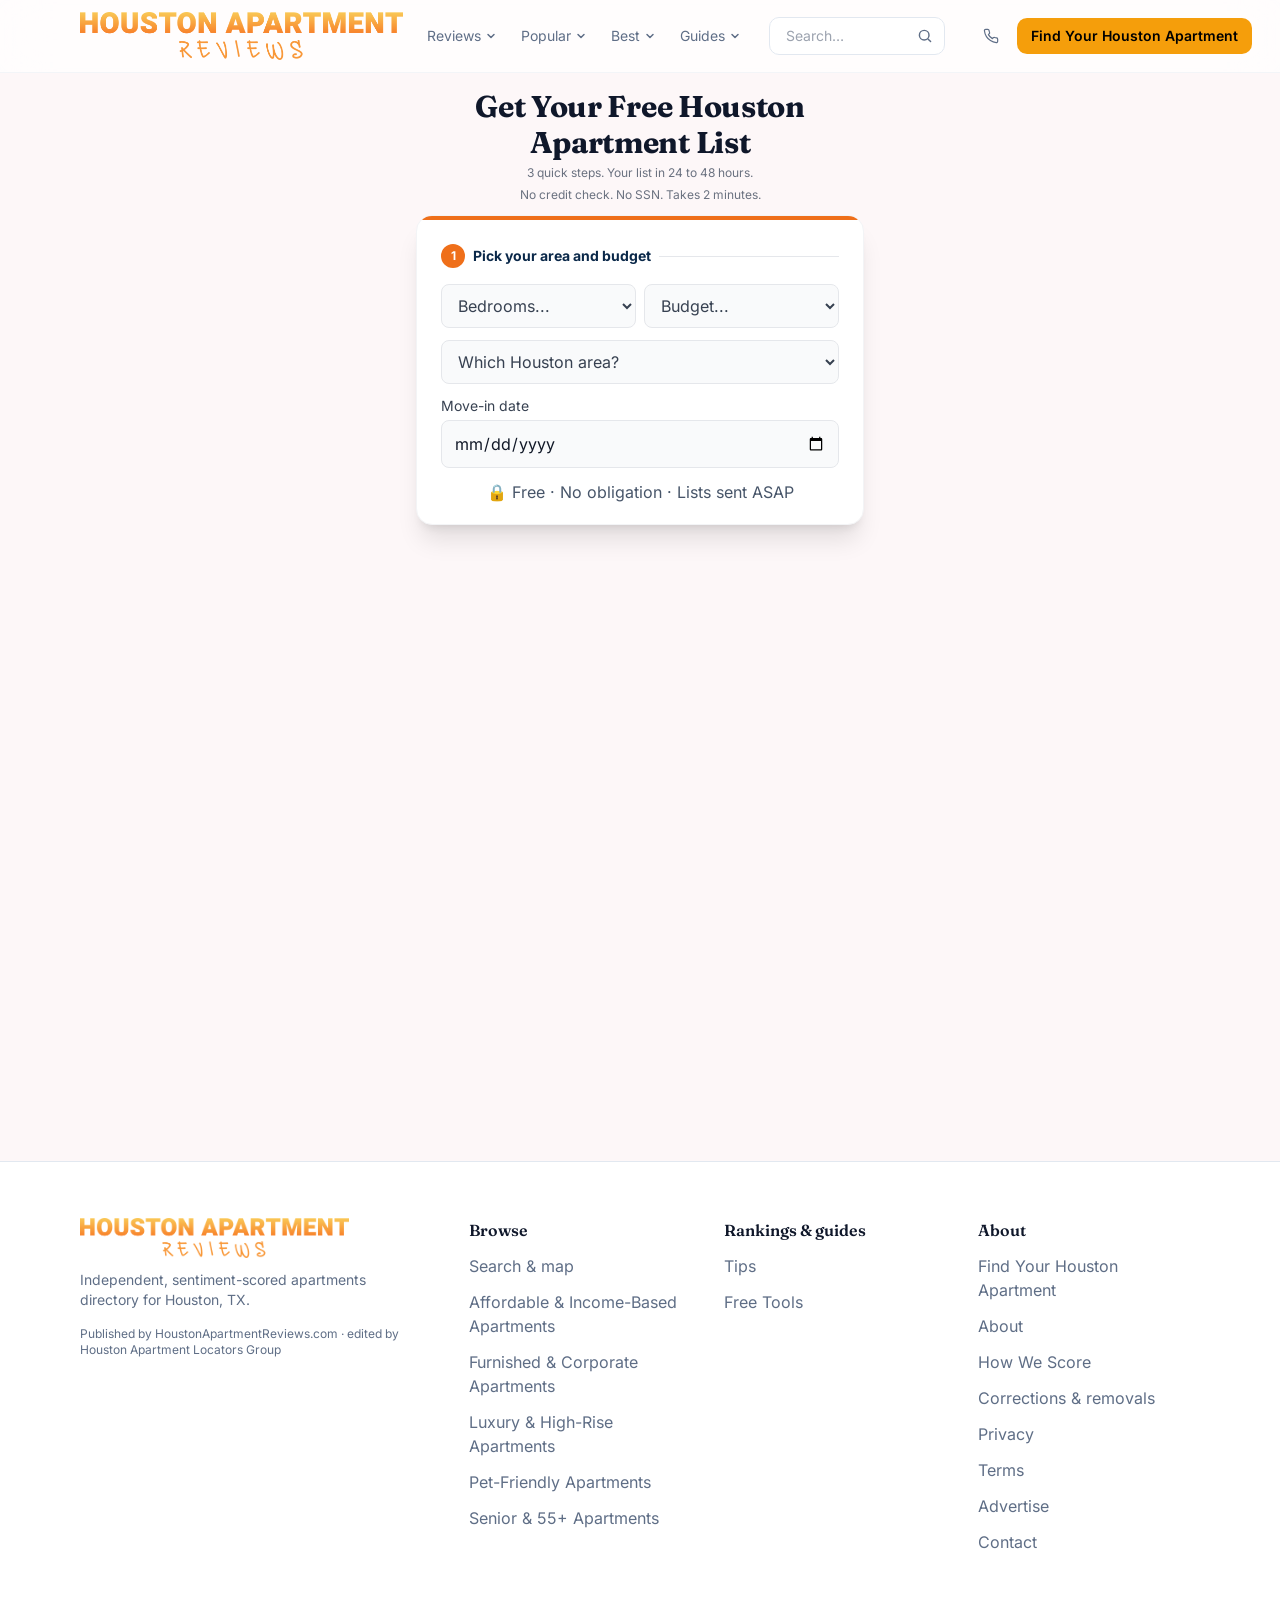
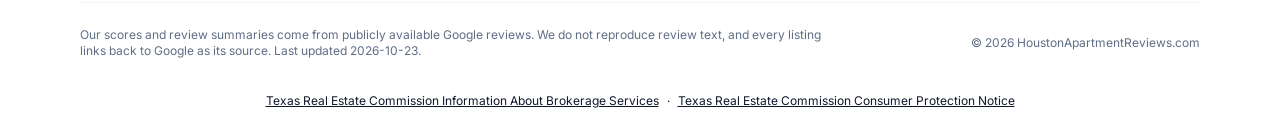
==== commit 28e07bbb: "Bring over the sca-houston lead form Rebuild the page from the houstonapartmentreviews.com /free-quo" ====
--- a/index.html
+++ b/index.html
@@ -1,103 +1,5 @@
-<!doctype html>
-<html lang="en" data-preset="modern" data-base="light" data-hero="full-bleed" data-header="solid" data-cards="registry" style="--lp-primary-50:255 245 245;--lp-primary-100:255 232 232;--lp-primary-200:255 205 205;--lp-primary-300:252 168 170;--lp-primary-400:243 116 125;--lp-primary-500:225 29 72;--lp-primary-600:192 21 59;--lp-primary-700:149 9 43;--lp-primary-800:135 6 38;--lp-primary-900:110 1 28;--lp-secondary-50:250 243 244;--lp-secondary-100:243 227 229;--lp-secondary-200:229 195 199;--lp-secondary-300:208 152 159;--lp-secondary-400:177 96 110;--lp-secondary-500:136 19 55;--lp-secondary-600:119 18 48;--lp-secondary-700:96 16 39;--lp-secondary-800:89 16 36;--lp-secondary-900:76 14 30;--lp-neutral-50:248 247 247;--lp-neutral-100:238 237 236;--lp-neutral-200:218 216 215;--lp-neutral-300:192 189 186;--lp-neutral-400:159 153 150;--lp-neutral-500:120 113 108;--lp-neutral-600:102 96 91;--lp-neutral-700:78 73 70;--lp-neutral-800:70 66 63;--lp-neutral-900:56 53 50;--lp-accent-50:255 250 245;--lp-accent-100:255 244 232;--lp-accent-200:254 231 205;--lp-accent-300:253 213 168;--lp-accent-400:250 189 115;--lp-accent-500:245 158 11;--lp-accent-600:205 130 0;--lp-accent-700:153 94 0;--lp-accent-800:137 82 0;--lp-accent-900:107 61 0;--lp-surface:253 247 248;--lp-surface-alt:249 238 241;--lp-surface-container:255 255 255;--lp-surface-container-high:241 245 249;--lp-on-surface:15 23 42;--lp-on-surface-variant:95 110 134;--lp-outline:226 232 240;--lp-outline-variant:241 245 249;--lp-accent:245 158 11;--lp-on-accent:0 0 0;--lp-brand:#e11d48;--lp-accent:#f59e0b;--lp-font:'Inter', system-ui, -apple-system, Segoe UI, Roboto, sans-serif;--lp-font-heading:'Fraunces', Georgia, serif;--lp-heading-weight:700;--lp-heading-tracking:-0.01em;--lp-text-display-desktop:48px;--lp-text-display-mobile:34px;--lp-text-display-tracking:-0.01em;--lp-text-h1-desktop:40px;--lp-text-h1-mobile:30px;--lp-text-h1-tracking:-0.01em;--lp-text-h2-desktop:28px;--lp-text-h2-mobile:23px;--lp-text-h2-tracking:0em;--lp-text-h3-desktop:22px;--lp-text-h3-mobile:19px;--lp-text-h3-tracking:0em;--lp-radius-sm:0.375rem;--lp-radius-md:0.625rem;--lp-radius-lg:0.875rem;--lp-radius-xl:1.25rem;--lp-radius-card:14px;--lp-radius-btn:10px;--lp-radius-chip:0.5rem;--lp-shadow-card:0 1px 3px rgb(15 23 42 / 0.08), 0 1px 2px rgb(15 23 42 / 0.04);--lp-shadow-hover:0 10px 28px rgb(15 23 42 / 0.12);--lp-card-border:1px solid transparent;--lp-ghost-border:1px solid transparent;--lp-ghost-bg:rgb(var(--lp-surface-alt));--lp-ghost-bg-hover:rgb(var(--lp-surface-container-high));--lp-link-decoration:none;--lp-link-underline-color:transparent;--lp-signature:none;">
-<head>
-<meta charset="utf-8">
-<meta name="viewport" content="width=device-width, initial-scale=1">
-<title>Get Your Free Houston Apartment List | Houston Apartment Reviews</title>
-<meta name="description" content="Tell us your budget, area, and situation and licensed Houston locators will send you a free shortlist of communities worth touring — with this week's pricing and move-in specials.">
-<link rel="canonical" href="https://help.houstonapartmentreviews.com/">
-<link rel="icon" href="/images/favicon.png">
-<link rel="apple-touch-icon" href="/images/favicon.png">
-<meta name="theme-color" content="#fdf7f8">
-<link rel="preconnect" href="https://fonts.googleapis.com"><link rel="preconnect" href="https://fonts.gstatic.com" crossorigin><link href="https://fonts.googleapis.com/css2?family=Inter:wght@400;500;600;700&family=Fraunces:wght@400;500;600;700&display=swap" rel="stylesheet">
-<link rel="stylesheet" href="/css/site.css">
-<style>body{font-family:var(--lp-font)}</style>
-<style>
-/* form-card utilities the compiled site CSS does not include */
-.bg-action-orange { background-color: #e11d48; }
-.text-navy-deep { color: #111827; }
-.bg-gray-50 { background-color: #f9fafb; }
-.bg-gray-200 { background-color: #e5e7eb; }
-.border-gray-100 { border-color: #f3f4f6; }
-.border-gray-200 { border-color: #e5e7eb; }
-.border-gray-300 { border-color: #d1d5db; }
-.text-gray-300 { color: #d1d5db; }
-.text-gray-400 { color: #9ca3af; }
-.text-gray-500 { color: #6b7280; }
-.text-gray-700 { color: #374151; }
-.text-gray-900 { color: #111827; }
-.h-3\.5 { height: .875rem; }
-.w-3\.5 { width: .875rem; }
-.h-px { height: 1px; }
-.min-h-\[1\.25rem\] { min-height: 1.25rem; }
-.text-\[10px\] { font-size: 10px; }
-.text-\[11px\] { font-size: 11px; }
-.shadow-md { box-shadow: 0 4px 6px -1px rgb(0 0 0 / .1), 0 2px 4px -2px rgb(0 0 0 / .1); }
-.hover\:shadow-lg:hover { box-shadow: 0 10px 15px -3px rgb(0 0 0 / .1), 0 4px 6px -4px rgb(0 0 0 / .1); }
-.transition-shadow { transition: box-shadow .15s; }
-.outline-none { outline: none; }
-.disabled\:opacity-40:disabled { opacity: .4; }
-.disabled\:cursor-not-allowed:disabled { cursor: not-allowed; }
-.focus\:border-action-orange:focus { border-color: #e11d48; }
-.focus\:ring-1:focus { box-shadow: 0 0 0 3px rgb(225 29 72 / .18); }
-.focus\:ring-action-orange:focus { outline: none; }
-.hou-card input, .hou-card select { font-family: var(--lp-font); background: #fff; }
-.hou-card input[type="checkbox"] { accent-color: #e11d48; }
-/* iOS zoom rule: controls must be >=16px on phones or Safari force-zooms */
-@media (max-width: 640px) {
-  .hou-card input:not([type=checkbox]), .hou-card select { font-size: 16px !important; }
-}
-
-/* page chrome */
-.serif { font-family: var(--lp-font-heading); font-weight: var(--lp-heading-weight, 700);
-  letter-spacing: -0.01em; }
-.hero-rose { background: linear-gradient(180deg, rgb(var(--lp-primary-50)) 0%, rgb(var(--lp-surface)) 100%); }
-.hou-card { background: #fff; border-radius: 1rem; border: 1px solid rgb(var(--lp-outline));
-  box-shadow: 0 18px 50px rgb(140 30 60 / .12); overflow: hidden; }
-.statband { display: flex; flex-wrap: wrap; justify-content: center; gap: 1.25rem 2.75rem; }
-.statband .num { font-family: var(--lp-font-heading); font-size: 1.8rem; color: rgb(var(--lp-primary-600)); }
-.statband .lbl { font-size: 12.5px; color: rgb(var(--lp-on-surface-variant)); margin-top: 1px; }
-.ed-num { font-family: var(--lp-font-heading); font-size: 2.4rem; line-height: 1;
-  color: rgb(var(--lp-primary-300)); flex-shrink: 0; width: 3.2rem; }
-.rose-btn { display: inline-block; background: #e11d48; color: #fff; font-weight: 700;
-  border-radius: var(--lp-radius-btn, 10px); text-decoration: none;
-  box-shadow: 0 4px 14px rgb(225 29 72 / .3); }
-.rose-btn:hover { background: #be123c; }
-/* layout utilities missing from the compiled site CSS */
-.pt-5 { padding-top: 1.25rem; }
-.pb-5 { padding-bottom: 1.25rem; }
-.pb-10 { padding-bottom: 2.5rem; }
-.pb-12 { padding-bottom: 3rem; }
-.py-3\.5 { padding-top: .875rem; padding-bottom: .875rem; }
-.space-y-6 > * + * { margin-top: 1.5rem; }
-.gap-x-3 { column-gap: .75rem; }
-.gap-y-1 { row-gap: .25rem; }
-.text-\[13px\] { font-size: 13px; }
-.text-\[15px\] { font-size: 15px; }
-.text-\[26px\] { font-size: 26px; }
-.leading-\[1\.18\] { line-height: 1.18; }
-.space-y-8 > * + * { margin-top: 2rem; }
-.space-y-5 > * + * { margin-top: 1.25rem; }
-@media (min-width: 640px) {
-  .sm\:pt-9 { padding-top: 2.25rem; }
-  .sm\:text-\[38px\] { font-size: 38px; }
-  .sm\:text-base { font-size: 16px; line-height: 1.5rem; }
-}
-@media (min-width: 768px) {
-  .md\:grid-cols-2 { grid-template-columns: repeat(2, minmax(0, 1fr)); }
-}
-</style>
-</head>
-<body class="min-h-screen flex flex-col">
-<header class="lp-site-header sticky top-0 z-50 border-b border-outline bg-surface-container/95 backdrop-blur transition-colors duration-300"> <div class="mx-auto flex max-w-6xl items-center justify-between gap-6 px-4 py-3"> <a href="https://houstonapartmentreviews.com/" class="flex shrink-0 items-center gap-2"> <img src="/images/logo.png" alt="Houston Apartment Reviews Directory" class="h-12 w-auto">  </a> <!-- Desktop nav. Kept intentionally lean (4-5 items): no Home (the logo covers it), tools fold
-         into the guides dropdown, and About/Methodology live in the footer only. --> <nav class="hidden items-center gap-6 md:flex" aria-label="Primary"> <!-- Browse --> <div class="relative group"> <button type="button" class="inline-flex items-center gap-1 border-b-2 pb-0.5 text-sm transition-colors border-transparent text-on-surface-variant hover:text-primary-600" aria-haspopup="true">Reviews <svg class="h-3 w-3" viewBox="0 0 12 12" fill="none" aria-hidden="true"><path d="M3 4.5 6 7.5 9 4.5" stroke="currentColor" stroke-width="1.5" stroke-linecap="round" stroke-linejoin="round"/></svg></button> <div class="lp-menu invisible absolute left-0 top-full z-30 max-h-[70vh] min-w-[16rem] overflow-y-auto p-2 opacity-0 transition-opacity duration-150 group-hover:visible group-hover:opacity-100 group-focus-within:visible group-focus-within:opacity-100"> <a href="https://houstonapartmentreviews.com/browse/" class="flex items-center justify-between rounded-btn px-3 py-2 text-sm font-semibold text-primary-600 hover:bg-primary-50">Search &amp; map <span aria-hidden="true">&rarr;</span></a> <div class="my-1 border-t border-outline-variant"></div>  <a href="https://houstonapartmentreviews.com/browse/?category=affordable-housing" class="block rounded-btn px-3 py-2 text-sm text-on-surface-variant hover:bg-surface-alt hover:text-primary-700">Affordable &amp; Income-Based Apartments</a><a href="https://houstonapartmentreviews.com/browse/?category=furnished-corporate" class="block rounded-btn px-3 py-2 text-sm text-on-surface-variant hover:bg-surface-alt hover:text-primary-700">Furnished &amp; Corporate Apartments</a><a href="https://houstonapartmentreviews.com/browse/?category=luxury-high-rise" class="block rounded-btn px-3 py-2 text-sm text-on-surface-variant hover:bg-surface-alt hover:text-primary-700">Luxury &amp; High-Rise Apartments</a><a href="https://houstonapartmentreviews.com/browse/?category=pet-friendly" class="block rounded-btn px-3 py-2 text-sm text-on-surface-variant hover:bg-surface-alt hover:text-primary-700">Pet-Friendly Apartments</a><a href="https://houstonapartmentreviews.com/browse/?category=senior-55plus" class="block rounded-btn px-3 py-2 text-sm text-on-surface-variant hover:bg-surface-alt hover:text-primary-700">Senior &amp; 55+ Apartments</a><a href="https://houstonapartmentreviews.com/browse/?category=student-housing" class="block rounded-btn px-3 py-2 text-sm text-on-surface-variant hover:bg-surface-alt hover:text-primary-700">Student Apartments</a><a href="https://houstonapartmentreviews.com/browse/?category=townhome-style" class="block rounded-btn px-3 py-2 text-sm text-on-surface-variant hover:bg-surface-alt hover:text-primary-700">Townhome &amp; Garden-Style Apartments</a> </div> </div> <!-- Cities (entered hub cities, capped; shown alongside Areas in the mixed case). The see-all
-           goes to /locations/, which lists every hub AND coverage city. --> <div class="relative group"> <button type="button" class="inline-flex items-center gap-1 border-b-2 pb-0.5 text-sm transition-colors border-transparent text-on-surface-variant hover:text-primary-600" aria-haspopup="true">Popular <svg class="h-3 w-3" viewBox="0 0 12 12" fill="none" aria-hidden="true"><path d="M3 4.5 6 7.5 9 4.5" stroke="currentColor" stroke-width="1.5" stroke-linecap="round" stroke-linejoin="round"/></svg></button> <div class="lp-menu invisible absolute left-0 top-full z-30 max-h-[70vh] min-w-[16rem] overflow-y-auto p-2 opacity-0 transition-opacity duration-150 group-hover:visible group-hover:opacity-100 group-focus-within:visible group-focus-within:opacity-100"> <a href="https://houstonapartmentreviews.com/katy/" class="block rounded-btn px-3 py-2 text-sm text-on-surface-variant hover:bg-surface-alt hover:text-primary-700">Katy</a><a href="https://houstonapartmentreviews.com/the-woodlands/" class="block rounded-btn px-3 py-2 text-sm text-on-surface-variant hover:bg-surface-alt hover:text-primary-700">The Woodlands</a><a href="https://houstonapartmentreviews.com/sugar-land/" class="block rounded-btn px-3 py-2 text-sm text-on-surface-variant hover:bg-surface-alt hover:text-primary-700">Sugar Land</a><a href="https://houstonapartmentreviews.com/houston-tx/" class="block rounded-btn px-3 py-2 text-sm text-on-surface-variant hover:bg-surface-alt hover:text-primary-700">Houston, TX</a> <div class="my-1 border-t border-outline-variant"></div> <a href="https://houstonapartmentreviews.com/locations/" class="flex items-center justify-between rounded-btn px-3 py-2 text-sm font-semibold text-primary-600 hover:bg-primary-50">All locations <span aria-hidden="true">&rarr;</span></a> </div> </div> <!-- Areas (region's own neighborhoods) -->  <!-- Best --> <div class="relative group"> <button type="button" class="inline-flex items-center gap-1 border-b-2 pb-0.5 text-sm transition-colors border-transparent text-on-surface-variant hover:text-primary-600" aria-haspopup="true">Best <svg class="h-3 w-3" viewBox="0 0 12 12" fill="none" aria-hidden="true"><path d="M3 4.5 6 7.5 9 4.5" stroke="currentColor" stroke-width="1.5" stroke-linecap="round" stroke-linejoin="round"/></svg></button> <div class="lp-menu invisible absolute left-0 top-full z-30 max-h-[70vh] min-w-[16rem] overflow-y-auto p-2 opacity-0 transition-opacity duration-150 group-hover:visible group-hover:opacity-100 group-focus-within:visible group-focus-within:opacity-100"> <a href="https://houstonapartmentreviews.com/houston-tx/best/apartments/" class="block rounded-btn px-3 py-2 text-sm text-on-surface-variant hover:bg-surface-alt hover:text-primary-700">Best Apartments in Houston</a><a href="https://houstonapartmentreviews.com/katy/best/apartments/" class="block rounded-btn px-3 py-2 text-sm text-on-surface-variant hover:bg-surface-alt hover:text-primary-700">Best Apartments in Katy</a><a href="https://houstonapartmentreviews.com/sugar-land/best/apartments/" class="block rounded-btn px-3 py-2 text-sm text-on-surface-variant hover:bg-surface-alt hover:text-primary-700">Best Apartments in Sugar Land</a><a href="https://houstonapartmentreviews.com/the-woodlands/best/apartments/" class="block rounded-btn px-3 py-2 text-sm text-on-surface-variant hover:bg-surface-alt hover:text-primary-700">Best Apartments in The Woodlands</a> <div class="my-1 border-t border-outline-variant"></div> <a href="https://houstonapartmentreviews.com/best/" class="flex items-center justify-between rounded-btn px-3 py-2 text-sm font-semibold text-primary-600 hover:bg-primary-50">All rankings <span aria-hidden="true">&rarr;</span></a> </div> </div> <!-- Content sections: ONE dropdown of section INDEX links (Guides / Tools / Resources / Glossary),
-           never the individual guide/tool titles. Parent label varied per site (navLabel('sections')). --> <div class="relative group"> <button type="button" class="inline-flex items-center gap-1 border-b-2 pb-0.5 text-sm transition-colors border-transparent text-on-surface-variant hover:text-primary-600" aria-haspopup="true">Guides <svg class="h-3 w-3" viewBox="0 0 12 12" fill="none" aria-hidden="true"><path d="M3 4.5 6 7.5 9 4.5" stroke="currentColor" stroke-width="1.5" stroke-linecap="round" stroke-linejoin="round"/></svg></button> <div class="lp-menu invisible absolute left-0 top-full z-30 max-h-[70vh] min-w-[16rem] overflow-y-auto p-2 opacity-0 transition-opacity duration-150 group-hover:visible group-hover:opacity-100 group-focus-within:visible group-focus-within:opacity-100"> <a href="https://houstonapartmentreviews.com/guide/" class="block rounded-btn px-3 py-2 text-sm text-on-surface-variant hover:bg-surface-alt hover:text-primary-700">Tips</a><a href="https://houstonapartmentreviews.com/tools/" class="block rounded-btn px-3 py-2 text-sm text-on-surface-variant hover:bg-surface-alt hover:text-primary-700">Free Tools</a><a href="https://houstonapartmentreviews.com/resources/" class="block rounded-btn px-3 py-2 text-sm text-on-surface-variant hover:bg-surface-alt hover:text-primary-700">Resources</a><a href="https://houstonapartmentreviews.com/glossary/" class="block rounded-btn px-3 py-2 text-sm text-on-surface-variant hover:bg-surface-alt hover:text-primary-700">Dictionary</a> </div> </div> <a href="https://houstonapartmentreviews.com/compare/" class="inline-flex items-center gap-1 border-b-2 pb-0.5 text-sm transition-colors border-transparent text-on-surface-variant hover:text-primary-600">Compare</a> <form action="https://houstonapartmentreviews.com/browse/" method="get" role="search" class="relative ml-1"> <label class="sr-only" for="lp-nav-search">Search businesses</label> <input id="lp-nav-search" type="search" name="q" placeholder="Search…" class="lp-input w-44 py-2 pl-4 pr-9 text-sm"> <svg class="pointer-events-none absolute right-3 top-1/2 h-4 w-4 -translate-y-1/2 text-on-surface-variant" viewBox="0 0 20 20" fill="none" aria-hidden="true"><circle cx="9" cy="9" r="6" stroke="currentColor" stroke-width="1.8"></circle><path d="m14 14 3 3" stroke="currentColor" stroke-width="1.8" stroke-linecap="round"></path></svg> </form> <div class="ml-1 flex items-center gap-2"> <a href="tel:713-405-3410" aria-label="Call" class="flex h-9 w-9 items-center justify-center rounded-full text-on-surface-variant transition-colors hover:bg-surface-alt hover:text-primary-600"> <svg class="h-4 w-4" viewBox="0 0 24 24" fill="none" stroke="currentColor" stroke-width="1.8" stroke-linecap="round" stroke-linejoin="round" aria-hidden="true"><path d="M22 16.92v3a2 2 0 0 1-2.18 2 19.79 19.79 0 0 1-8.63-3.07 19.5 19.5 0 0 1-6-6 19.79 19.79 0 0 1-3.07-8.67A2 2 0 0 1 4.11 2h3a2 2 0 0 1 2 1.72c.13.96.36 1.9.7 2.81a2 2 0 0 1-.45 2.11L8.09 9.91a16 16 0 0 0 6 6l1.27-1.27a2 2 0 0 1 2.11-.45c.9.34 1.85.57 2.81.7A2 2 0 0 1 22 16.92Z"></path></svg> </a>  <a href="https://help.houstonapartmentreviews.com/" rel="noopener nofollow" class="lp-accent-bg text-on-accent whitespace-nowrap rounded-btn px-3.5 py-2 text-sm font-semibold">Find Your Houston Apartment</a> </div> </nav> <!-- Mobile menu: full-screen sheet. <details> keeps it working with no JS; the burger swaps to
-         an X via CSS on [open]. The panel is ABSOLUTE (top-full), not fixed: the header's
-         backdrop-blur creates a containing block for fixed descendants, so position:fixed would
-         resolve against the header box, not the viewport. Anchoring to the header (itself
-         fixed/sticky at top-0) gives the same full-screen result reliably. --> <details class="lp-mnav md:hidden"> <summary class="lp-btn-ghost flex cursor-pointer list-none p-2 text-on-surface-variant" aria-label="Menu"> <svg class="lp-mnav-burger h-5 w-5" viewBox="0 0 24 24" fill="none" aria-hidden="true"><path d="M4 7h16M4 12h16M4 17h16" stroke="currentColor" stroke-width="1.8" stroke-linecap="round"></path></svg> <svg class="lp-mnav-close hidden h-5 w-5" viewBox="0 0 24 24" fill="none" aria-hidden="true"><path d="m6 6 12 12M18 6 6 18" stroke="currentColor" stroke-width="1.8" stroke-linecap="round"></path></svg> <span class="sr-only">Menu</span> </summary> <div class="lp-mnav-panel absolute inset-x-0 top-full z-40 overflow-y-auto overscroll-contain border-t border-outline bg-surface-container"> <div class="mx-auto max-w-6xl px-4 pb-8 pt-4"> <form action="https://houstonapartmentreviews.com/browse/" method="get" role="search" class="relative mb-2"> <label class="sr-only" for="lp-mnav-search">Search businesses</label> <input id="lp-mnav-search" type="search" name="q" placeholder="Search businesses…" class="lp-input w-full py-3 pl-4 pr-11 text-base"> <svg class="pointer-events-none absolute right-4 top-1/2 h-5 w-5 -translate-y-1/2 text-on-surface-variant" viewBox="0 0 20 20" fill="none" aria-hidden="true"><circle cx="9" cy="9" r="6" stroke="currentColor" stroke-width="1.8"></circle><path d="m14 14 3 3" stroke="currentColor" stroke-width="1.8" stroke-linecap="round"></path></svg> </form> <div class="mb-3 flex gap-2"> <a href="https://help.houstonapartmentreviews.com/" rel="noopener nofollow" class="lp-accent-bg text-on-accent flex-1 rounded-btn px-4 py-3 text-center text-base font-semibold">Find Your Houston Apartment</a> <a href="tel:713-405-3410" class="flex items-center justify-center rounded-btn border border-outline px-4 py-3 text-base font-medium text-on-surface">Call</a> </div> <nav class="divide-y divide-outline-variant" aria-label="Mobile"> <a href="https://houstonapartmentreviews.com/" class="flex items-center px-1 py-3 text-base font-medium text-on-surface">Home</a> <a href="https://houstonapartmentreviews.com/browse/" class="flex items-center px-1 py-3 text-base font-medium text-on-surface">Browse &amp; map</a> <details class="lp-mnav-group"> <summary class="flex cursor-pointer list-none items-center justify-between px-1 py-3 text-base font-medium text-on-surface">Reviews <svg class="lp-mnav-chev h-4 w-4 shrink-0 text-on-surface-variant transition-transform duration-150" viewBox="0 0 12 12" fill="none" aria-hidden="true"><path d="M3 4.5 6 7.5 9 4.5" stroke="currentColor" stroke-width="1.5" stroke-linecap="round" stroke-linejoin="round"/></svg></summary> <div class="pb-3">  <a href="https://houstonapartmentreviews.com/browse/?category=affordable-housing" class="block rounded-btn px-3 py-2.5 text-[15px] text-on-surface-variant hover:bg-surface-alt hover:text-primary-700">Affordable &amp; Income-Based Apartments</a><a href="https://houstonapartmentreviews.com/browse/?category=furnished-corporate" class="block rounded-btn px-3 py-2.5 text-[15px] text-on-surface-variant hover:bg-surface-alt hover:text-primary-700">Furnished &amp; Corporate Apartments</a><a href="https://houstonapartmentreviews.com/browse/?category=luxury-high-rise" class="block rounded-btn px-3 py-2.5 text-[15px] text-on-surface-variant hover:bg-surface-alt hover:text-primary-700">Luxury &amp; High-Rise Apartments</a><a href="https://houstonapartmentreviews.com/browse/?category=pet-friendly" class="block rounded-btn px-3 py-2.5 text-[15px] text-on-surface-variant hover:bg-surface-alt hover:text-primary-700">Pet-Friendly Apartments</a><a href="https://houstonapartmentreviews.com/browse/?category=senior-55plus" class="block rounded-btn px-3 py-2.5 text-[15px] text-on-surface-variant hover:bg-surface-alt hover:text-primary-700">Senior &amp; 55+ Apartments</a><a href="https://houstonapartmentreviews.com/browse/?category=student-housing" class="block rounded-btn px-3 py-2.5 text-[15px] text-on-surface-variant hover:bg-surface-alt hover:text-primary-700">Student Apartments</a><a href="https://houstonapartmentreviews.com/browse/?category=townhome-style" class="block rounded-btn px-3 py-2.5 text-[15px] text-on-surface-variant hover:bg-surface-alt hover:text-primary-700">Townhome &amp; Garden-Style Apartments</a> </div> </details> <details class="lp-mnav-group"> <summary class="flex cursor-pointer list-none items-center justify-between px-1 py-3 text-base font-medium text-on-surface">Popular <svg class="lp-mnav-chev h-4 w-4 shrink-0 text-on-surface-variant transition-transform duration-150" viewBox="0 0 12 12" fill="none" aria-hidden="true"><path d="M3 4.5 6 7.5 9 4.5" stroke="currentColor" stroke-width="1.5" stroke-linecap="round" stroke-linejoin="round"/></svg></summary> <div class="pb-3"> <a href="https://houstonapartmentreviews.com/katy/" class="block rounded-btn px-3 py-2.5 text-[15px] text-on-surface-variant hover:bg-surface-alt hover:text-primary-700">Katy</a><a href="https://houstonapartmentreviews.com/the-woodlands/" class="block rounded-btn px-3 py-2.5 text-[15px] text-on-surface-variant hover:bg-surface-alt hover:text-primary-700">The Woodlands</a><a href="https://houstonapartmentreviews.com/sugar-land/" class="block rounded-btn px-3 py-2.5 text-[15px] text-on-surface-variant hover:bg-surface-alt hover:text-primary-700">Sugar Land</a><a href="https://houstonapartmentreviews.com/houston-tx/" class="block rounded-btn px-3 py-2.5 text-[15px] text-on-surface-variant hover:bg-surface-alt hover:text-primary-700">Houston, TX</a> <a href="https://houstonapartmentreviews.com/locations/" class="block rounded-btn px-3 py-2.5 text-[15px] font-semibold text-primary-600 hover:bg-surface-alt">All locations &rarr;</a> </div> </details>  <a href="https://houstonapartmentreviews.com/best/" class="flex items-center px-1 py-3 text-base font-medium text-on-surface">Best</a> <details class="lp-mnav-group"> <summary class="flex cursor-pointer list-none items-center justify-between px-1 py-3 text-base font-medium text-on-surface">Guides <svg class="lp-mnav-chev h-4 w-4 shrink-0 text-on-surface-variant transition-transform duration-150" viewBox="0 0 12 12" fill="none" aria-hidden="true"><path d="M3 4.5 6 7.5 9 4.5" stroke="currentColor" stroke-width="1.5" stroke-linecap="round" stroke-linejoin="round"/></svg></summary> <div class="pb-3"> <a href="https://houstonapartmentreviews.com/guide/" class="block rounded-btn px-3 py-2.5 text-[15px] text-on-surface-variant hover:bg-surface-alt hover:text-primary-700">Tips</a><a href="https://houstonapartmentreviews.com/tools/" class="block rounded-btn px-3 py-2.5 text-[15px] text-on-surface-variant hover:bg-surface-alt hover:text-primary-700">Free Tools</a><a href="https://houstonapartmentreviews.com/resources/" class="block rounded-btn px-3 py-2.5 text-[15px] text-on-surface-variant hover:bg-surface-alt hover:text-primary-700">Resources</a><a href="https://houstonapartmentreviews.com/glossary/" class="block rounded-btn px-3 py-2.5 text-[15px] text-on-surface-variant hover:bg-surface-alt hover:text-primary-700">Dictionary</a> </div> </details> <a href="https://houstonapartmentreviews.com/compare/" class="flex items-center px-1 py-3 text-base font-medium text-on-surface">Compare</a> </nav> </div> </div> </details> </div> </header>
-<script>
+<!DOCTYPE html><html lang="en" data-preset="modern" data-base="light" data-hero="full-bleed" data-header="glass-overlay" data-cards="registry" style="--lp-primary-50:255 245 245;--lp-primary-100:255 232 232;--lp-primary-200:255 205 205;--lp-primary-300:252 168 170;--lp-primary-400:243 116 125;--lp-primary-500:225 29 72;--lp-primary-600:192 21 59;--lp-primary-700:149 9 43;--lp-primary-800:135 6 38;--lp-primary-900:110 1 28;--lp-secondary-50:250 243 244;--lp-secondary-100:243 227 229;--lp-secondary-200:229 195 199;--lp-secondary-300:208 152 159;--lp-secondary-400:177 96 110;--lp-secondary-500:136 19 55;--lp-secondary-600:119 18 48;--lp-secondary-700:96 16 39;--lp-secondary-800:89 16 36;--lp-secondary-900:76 14 30;--lp-neutral-50:248 247 247;--lp-neutral-100:238 237 236;--lp-neutral-200:218 216 215;--lp-neutral-300:192 189 186;--lp-neutral-400:159 153 150;--lp-neutral-500:120 113 108;--lp-neutral-600:102 96 91;--lp-neutral-700:78 73 70;--lp-neutral-800:70 66 63;--lp-neutral-900:56 53 50;--lp-accent-50:255 250 245;--lp-accent-100:255 244 232;--lp-accent-200:254 231 205;--lp-accent-300:253 213 168;--lp-accent-400:250 189 115;--lp-accent-500:245 158 11;--lp-accent-600:205 130 0;--lp-accent-700:153 94 0;--lp-accent-800:137 82 0;--lp-accent-900:107 61 0;--lp-surface:253 247 248;--lp-surface-alt:249 238 241;--lp-surface-container:255 255 255;--lp-surface-container-high:241 245 249;--lp-on-surface:15 23 42;--lp-on-surface-variant:95 110 134;--lp-outline:226 232 240;--lp-outline-variant:241 245 249;--lp-accent:245 158 11;--lp-on-accent:0 0 0;--lp-brand:#e11d48;--lp-accent:#f59e0b;--lp-font:'Inter', system-ui, -apple-system, Segoe UI, Roboto, sans-serif;--lp-font-heading:'Fraunces', Georgia, serif;--lp-heading-weight:700;--lp-heading-tracking:-0.01em;--lp-text-display-desktop:48px;--lp-text-display-mobile:34px;--lp-text-display-tracking:-0.01em;--lp-text-h1-desktop:40px;--lp-text-h1-mobile:30px;--lp-text-h1-tracking:-0.01em;--lp-text-h2-desktop:28px;--lp-text-h2-mobile:23px;--lp-text-h2-tracking:0em;--lp-text-h3-desktop:22px;--lp-text-h3-mobile:19px;--lp-text-h3-tracking:0em;--lp-radius-sm:0.375rem;--lp-radius-md:0.625rem;--lp-radius-lg:0.875rem;--lp-radius-xl:1.25rem;--lp-radius-card:14px;--lp-radius-btn:10px;--lp-radius-chip:0.5rem;--lp-shadow-card:0 1px 3px rgb(15 23 42 / 0.08), 0 1px 2px rgb(15 23 42 / 0.04);--lp-shadow-hover:0 10px 28px rgb(15 23 42 / 0.12);--lp-card-border:1px solid transparent;--lp-ghost-border:1px solid transparent;--lp-ghost-bg:rgb(var(--lp-surface-alt));--lp-ghost-bg-hover:rgb(var(--lp-surface-container-high));--lp-link-decoration:none;--lp-link-underline-color:transparent;--lp-signature:none;"> <head><script src="/sca-dropdown-validation.js"></script><script src="/guest-card-copy-v1.js"></script><meta charset="utf-8"><meta name="viewport" content="width=device-width, initial-scale=1"><title>Get Your Houston Apartment List | Houston Apartment Reviews</title><meta name="description" content="Tell us where in Greater Houston you want to live, your budget and your rental history. We build a free list of apartments that fit and send it by text and email."><meta name="robots" content="noindex, nofollow"><link rel="icon" href="/images/brand/favicon.png"><link rel="preload" href="/fonts/fraunces-latin.woff2" as="font" type="font/woff2" crossorigin><style>@font-face{font-family:'Fraunces';font-style:normal;font-weight:400 700;font-display:swap;src:url(/fonts/fraunces-vietnamese.woff2) format('woff2');unicode-range:U+0102-0103, U+0110-0111, U+0128-0129, U+0168-0169, U+01A0-01A1, U+01AF-01B0, U+0300-0301, U+0303-0304, U+0308-0309, U+0323, U+0329, U+1EA0-1EF9, U+20AB}@font-face{font-family:'Fraunces';font-style:normal;font-weight:400 700;font-display:swap;src:url(/fonts/fraunces-latin-ext.woff2) format('woff2');unicode-range:U+0100-02BA, U+02BD-02C5, U+02C7-02CC, U+02CE-02D7, U+02DD-02FF, U+0304, U+0308, U+0329, U+1D00-1DBF, U+1E00-1E9F, U+1EF2-1EFF, U+2020, U+20A0-20AB, U+20AD-20C4, U+2113, U+2C60-2C7F, U+A720-A7FF}@font-face{font-family:'Fraunces';font-style:normal;font-weight:400 700;font-display:swap;src:url(/fonts/fraunces-latin.woff2) format('woff2');unicode-range:U+0000-00FF, U+0131, U+0152-0153, U+02BB-02BC, U+02C6, U+02DA, U+02DC, U+0304, U+0308, U+0329, U+2000-206F, U+20AC, U+2122, U+2191, U+2193, U+2212, U+2215, U+FEFF, U+FFFD}@font-face{font-family:'Inter';font-style:normal;font-weight:400 700;font-display:swap;src:url(/fonts/inter-cyrillic-ext.woff2) format('woff2');unicode-range:U+0460-052F, U+1C80-1C8A, U+20B4, U+2DE0-2DFF, U+A640-A69F, U+FE2E-FE2F}@font-face{font-family:'Inter';font-style:normal;font-weight:400 700;font-display:swap;src:url(/fonts/inter-cyrillic.woff2) format('woff2');unicode-range:U+0301, U+0400-045F, U+0490-0491, U+04B0-04B1, U+2116}@font-face{font-family:'Inter';font-style:normal;font-weight:400 700;font-display:swap;src:url(/fonts/inter-greek-ext.woff2) format('woff2');unicode-range:U+1F00-1FFF}@font-face{font-family:'Inter';font-style:normal;font-weight:400 700;font-display:swap;src:url(/fonts/inter-greek.woff2) format('woff2');unicode-range:U+0370-0377, U+037A-037F, U+0384-038A, U+038C, U+038E-03A1, U+03A3-03FF}@font-face{font-family:'Inter';font-style:normal;font-weight:400 700;font-display:swap;src:url(/fonts/inter-vietnamese.woff2) format('woff2');unicode-range:U+0102-0103, U+0110-0111, U+0128-0129, U+0168-0169, U+01A0-01A1, U+01AF-01B0, U+0300-0301, U+0303-0304, U+0308-0309, U+0323, U+0329, U+1EA0-1EF9, U+20AB}@font-face{font-family:'Inter';font-style:normal;font-weight:400 700;font-display:swap;src:url(/fonts/inter-latin-ext.woff2) format('woff2');unicode-range:U+0100-02BA, U+02BD-02C5, U+02C7-02CC, U+02CE-02D7, U+02DD-02FF, U+0304, U+0308, U+0329, U+1D00-1DBF, U+1E00-1E9F, U+1EF2-1EFF, U+2020, U+20A0-20AB, U+20AD-20C4, U+2113, U+2C60-2C7F, U+A720-A7FF}@font-face{font-family:'Inter';font-style:normal;font-weight:400 700;font-display:swap;src:url(/fonts/inter-latin.woff2) format('woff2');unicode-range:U+0000-00FF, U+0131, U+0152-0153, U+02BB-02BC, U+02C6, U+02DA, U+02DC, U+0304, U+0308, U+0329, U+2000-206F, U+20AC, U+2122, U+2191, U+2193, U+2212, U+2215, U+FEFF, U+FFFD}body{font-family:var(--lp-font)}</style><link rel="stylesheet" href="/_astro/_slug_.nyY0su0v.css">
+<link rel="stylesheet" href="/_astro/_slug_.DCW_JxmH.css"><link rel="stylesheet" href="/css/form.css"><style>@media (max-width:767px){header.lp-site-header img{height:auto;max-width:calc(100vw - 96px)}}.bca .har-h1{font-family:var(--lp-font-heading);font-weight:700;font-size:24px;line-height:1.2;color:rgb(var(--lp-on-surface));margin:0 0 4px;text-wrap:balance}@media (min-width:768px){.bca .har-h1{font-size:30px}}</style></head><body class="min-h-screen flex flex-col"><header class="lp-site-header sticky top-0 z-40 border-b border-outline/40 bg-surface-container/70 backdrop-blur-xl"> <div class="mx-auto flex max-w-6xl items-center justify-between gap-6 px-4 py-3"> <a href="https://houstonapartmentreviews.com/" class="flex shrink-0 items-center gap-2"> <img src="/images/brand/logo.png" alt="Houston Apartment Reviews Directory" class="h-12 w-auto">  </a>  <nav class="hidden items-center gap-6 md:flex" aria-label="Primary">  <div class="relative group"> <button type="button" class="inline-flex items-center gap-1 border-b-2 pb-0.5 text-sm transition-colors border-transparent text-on-surface-variant hover:text-primary-600" aria-haspopup="true">Reviews <svg class="h-3 w-3" viewBox="0 0 12 12" fill="none" aria-hidden="true"><path d="M3 4.5 6 7.5 9 4.5" stroke="currentColor" stroke-width="1.5" stroke-linecap="round" stroke-linejoin="round"/></svg></button> <div class="lp-menu invisible absolute left-0 top-full z-30 max-h-[70vh] min-w-[16rem] overflow-y-auto p-2 opacity-0 transition-opacity duration-150 group-hover:visible group-hover:opacity-100 group-focus-within:visible group-focus-within:opacity-100"> <a href="https://houstonapartmentreviews.com/browse/" class="flex items-center justify-between rounded-btn px-3 py-2 text-sm font-semibold text-primary-600 hover:bg-primary-50">Search &amp; map <span aria-hidden="true">&rarr;</span></a> <div class="my-1 border-t border-outline-variant"></div> <a href="https://houstonapartmentreviews.com/category/affordable-housing/" class="block rounded-btn px-3 py-2 text-sm text-on-surface-variant hover:bg-surface-alt hover:text-primary-700">Affordable &amp; Income-Based Apartments</a><a href="https://houstonapartmentreviews.com/category/furnished-corporate/" class="block rounded-btn px-3 py-2 text-sm text-on-surface-variant hover:bg-surface-alt hover:text-primary-700">Furnished &amp; Corporate Apartments</a><a href="https://houstonapartmentreviews.com/category/luxury-high-rise/" class="block rounded-btn px-3 py-2 text-sm text-on-surface-variant hover:bg-surface-alt hover:text-primary-700">Luxury &amp; High-Rise Apartments</a><a href="https://houstonapartmentreviews.com/category/pet-friendly/" class="block rounded-btn px-3 py-2 text-sm text-on-surface-variant hover:bg-surface-alt hover:text-primary-700">Pet-Friendly Apartments</a><a href="https://houstonapartmentreviews.com/category/senior-55plus/" class="block rounded-btn px-3 py-2 text-sm text-on-surface-variant hover:bg-surface-alt hover:text-primary-700">Senior &amp; 55+ Apartments</a><a href="https://houstonapartmentreviews.com/category/student-housing/" class="block rounded-btn px-3 py-2 text-sm text-on-surface-variant hover:bg-surface-alt hover:text-primary-700">Student Apartments</a><a href="https://houstonapartmentreviews.com/category/townhome-style/" class="block rounded-btn px-3 py-2 text-sm text-on-surface-variant hover:bg-surface-alt hover:text-primary-700">Townhome &amp; Garden-Style Apartments</a>  </div> </div>  <div class="relative group"> <button type="button" class="inline-flex items-center gap-1 border-b-2 pb-0.5 text-sm transition-colors border-transparent text-on-surface-variant hover:text-primary-600" aria-haspopup="true">Popular <svg class="h-3 w-3" viewBox="0 0 12 12" fill="none" aria-hidden="true"><path d="M3 4.5 6 7.5 9 4.5" stroke="currentColor" stroke-width="1.5" stroke-linecap="round" stroke-linejoin="round"/></svg></button> <div class="lp-menu invisible absolute left-0 top-full z-30 max-h-[70vh] min-w-[16rem] overflow-y-auto p-2 opacity-0 transition-opacity duration-150 group-hover:visible group-hover:opacity-100 group-focus-within:visible group-focus-within:opacity-100"> <a href="https://houstonapartmentreviews.com/houston-tx/" class="block rounded-btn px-3 py-2 text-sm text-on-surface-variant hover:bg-surface-alt hover:text-primary-700">Houston, TX</a><a href="https://houstonapartmentreviews.com/katy/" class="block rounded-btn px-3 py-2 text-sm text-on-surface-variant hover:bg-surface-alt hover:text-primary-700">Katy</a><a href="https://houstonapartmentreviews.com/the-woodlands/" class="block rounded-btn px-3 py-2 text-sm text-on-surface-variant hover:bg-surface-alt hover:text-primary-700">The Woodlands</a><a href="https://houstonapartmentreviews.com/sugar-land/" class="block rounded-btn px-3 py-2 text-sm text-on-surface-variant hover:bg-surface-alt hover:text-primary-700">Sugar Land</a> <div class="my-1 border-t border-outline-variant"></div> <a href="https://houstonapartmentreviews.com/locations/" class="flex items-center justify-between rounded-btn px-3 py-2 text-sm font-semibold text-primary-600 hover:bg-primary-50">All locations <span aria-hidden="true">&rarr;</span></a> </div> </div>    <div class="relative group"> <button type="button" class="inline-flex items-center gap-1 border-b-2 pb-0.5 text-sm transition-colors border-transparent text-on-surface-variant hover:text-primary-600" aria-haspopup="true">Best <svg class="h-3 w-3" viewBox="0 0 12 12" fill="none" aria-hidden="true"><path d="M3 4.5 6 7.5 9 4.5" stroke="currentColor" stroke-width="1.5" stroke-linecap="round" stroke-linejoin="round"/></svg></button> <div class="lp-menu invisible absolute left-0 top-full z-30 max-h-[70vh] min-w-[16rem] overflow-y-auto p-2 opacity-0 transition-opacity duration-150 group-hover:visible group-hover:opacity-100 group-focus-within:visible group-focus-within:opacity-100"> <a href="https://houstonapartmentreviews.com/houston-tx/best/apartments/" class="block rounded-btn px-3 py-2 text-sm text-on-surface-variant hover:bg-surface-alt hover:text-primary-700">Best Apartments in Houston</a><a href="https://houstonapartmentreviews.com/katy/best/apartments/" class="block rounded-btn px-3 py-2 text-sm text-on-surface-variant hover:bg-surface-alt hover:text-primary-700">Best Apartments in Katy</a><a href="https://houstonapartmentreviews.com/sugar-land/best/apartments/" class="block rounded-btn px-3 py-2 text-sm text-on-surface-variant hover:bg-surface-alt hover:text-primary-700">Best Apartments in Sugar Land</a><a href="https://houstonapartmentreviews.com/the-woodlands/best/apartments/" class="block rounded-btn px-3 py-2 text-sm text-on-surface-variant hover:bg-surface-alt hover:text-primary-700">Best Apartments in The Woodlands</a> <div class="my-1 border-t border-outline-variant"></div> <a href="https://houstonapartmentreviews.com/best/" class="flex items-center justify-between rounded-btn px-3 py-2 text-sm font-semibold text-primary-600 hover:bg-primary-50">All rankings <span aria-hidden="true">&rarr;</span></a> </div> </div>  <div class="relative group"> <button type="button" class="inline-flex items-center gap-1 border-b-2 pb-0.5 text-sm transition-colors border-transparent text-on-surface-variant hover:text-primary-600" aria-haspopup="true">Guides <svg class="h-3 w-3" viewBox="0 0 12 12" fill="none" aria-hidden="true"><path d="M3 4.5 6 7.5 9 4.5" stroke="currentColor" stroke-width="1.5" stroke-linecap="round" stroke-linejoin="round"/></svg></button> <div class="lp-menu invisible absolute left-0 top-full z-30 max-h-[70vh] min-w-[16rem] overflow-y-auto p-2 opacity-0 transition-opacity duration-150 group-hover:visible group-hover:opacity-100 group-focus-within:visible group-focus-within:opacity-100"> <a href="https://houstonapartmentreviews.com/guide/" class="block rounded-btn px-3 py-2 text-sm text-on-surface-variant hover:bg-surface-alt hover:text-primary-700">Tips</a><a href="https://houstonapartmentreviews.com/tools/" class="block rounded-btn px-3 py-2 text-sm text-on-surface-variant hover:bg-surface-alt hover:text-primary-700">Free Tools</a><a href="https://houstonapartmentreviews.com/resources/" class="block rounded-btn px-3 py-2 text-sm text-on-surface-variant hover:bg-surface-alt hover:text-primary-700">Resources</a><a href="https://houstonapartmentreviews.com/glossary/" class="block rounded-btn px-3 py-2 text-sm text-on-surface-variant hover:bg-surface-alt hover:text-primary-700">Dictionary</a> </div> </div>  <form action="https://houstonapartmentreviews.com/browse/" method="get" role="search" class="relative ml-1"> <label class="sr-only" for="lp-nav-search">Search businesses</label> <input id="lp-nav-search" type="search" name="q" placeholder="Search…" class="lp-input w-44 py-2 pl-4 pr-9 text-sm"> <svg class="pointer-events-none absolute right-3 top-1/2 h-4 w-4 -translate-y-1/2 text-on-surface-variant" viewBox="0 0 20 20" fill="none" aria-hidden="true"><circle cx="9" cy="9" r="6" stroke="currentColor" stroke-width="1.8"></circle><path d="m14 14 3 3" stroke="currentColor" stroke-width="1.8" stroke-linecap="round"></path></svg> </form> <div class="ml-1 flex items-center gap-2"> <a href="tel:713-405-3410" aria-label="Call" class="flex h-9 w-9 items-center justify-center rounded-full text-on-surface-variant transition-colors hover:bg-surface-alt hover:text-primary-600"> <svg class="h-4 w-4" viewBox="0 0 24 24" fill="none" stroke="currentColor" stroke-width="1.8" stroke-linecap="round" stroke-linejoin="round" aria-hidden="true"><path d="M22 16.92v3a2 2 0 0 1-2.18 2 19.79 19.79 0 0 1-8.63-3.07 19.5 19.5 0 0 1-6-6 19.79 19.79 0 0 1-3.07-8.67A2 2 0 0 1 4.11 2h3a2 2 0 0 1 2 1.72c.13.96.36 1.9.7 2.81a2 2 0 0 1-.45 2.11L8.09 9.91a16 16 0 0 0 6 6l1.27-1.27a2 2 0 0 1 2.11-.45c.9.34 1.85.57 2.81.7A2 2 0 0 1 22 16.92Z"></path></svg> </a>  <a href="https://help.houstonapartmentreviews.com/" rel="noopener nofollow" class="lp-accent-bg text-on-accent whitespace-nowrap rounded-btn px-3.5 py-2 text-sm font-semibold">Find Your Houston Apartment</a> </div> </nav>  <details class="lp-mnav md:hidden"> <summary class="lp-btn-ghost flex cursor-pointer list-none p-2 text-on-surface-variant" aria-label="Menu"> <svg class="lp-mnav-burger h-5 w-5" viewBox="0 0 24 24" fill="none" aria-hidden="true"><path d="M4 7h16M4 12h16M4 17h16" stroke="currentColor" stroke-width="1.8" stroke-linecap="round"></path></svg> <svg class="lp-mnav-close hidden h-5 w-5" viewBox="0 0 24 24" fill="none" aria-hidden="true"><path d="m6 6 12 12M18 6 6 18" stroke="currentColor" stroke-width="1.8" stroke-linecap="round"></path></svg> <span class="sr-only">Menu</span> </summary> <div class="lp-mnav-panel absolute inset-x-0 top-full z-40 overflow-y-auto overscroll-contain border-t border-outline bg-surface-container"> <div class="mx-auto max-w-6xl px-4 pb-8 pt-4"> <form action="https://houstonapartmentreviews.com/browse/" method="get" role="search" class="relative mb-2"> <label class="sr-only" for="lp-mnav-search">Search businesses</label> <input id="lp-mnav-search" type="search" name="q" placeholder="Search businesses…" class="lp-input w-full py-3 pl-4 pr-11 text-base"> <svg class="pointer-events-none absolute right-4 top-1/2 h-5 w-5 -translate-y-1/2 text-on-surface-variant" viewBox="0 0 20 20" fill="none" aria-hidden="true"><circle cx="9" cy="9" r="6" stroke="currentColor" stroke-width="1.8"></circle><path d="m14 14 3 3" stroke="currentColor" stroke-width="1.8" stroke-linecap="round"></path></svg> </form> <div class="mb-3 flex gap-2"> <a href="https://help.houstonapartmentreviews.com/" rel="noopener nofollow" class="lp-accent-bg text-on-accent flex-1 rounded-btn px-4 py-3 text-center text-base font-semibold">Find Your Houston Apartment</a> <a href="tel:713-405-3410" class="flex items-center justify-center rounded-btn border border-outline px-4 py-3 text-base font-medium text-on-surface">Call</a> </div> <nav class="divide-y divide-outline-variant" aria-label="Mobile"> <a href="https://houstonapartmentreviews.com/" class="flex items-center px-1 py-3 text-base font-medium text-on-surface">Home</a> <a href="https://houstonapartmentreviews.com/browse/" class="flex items-center px-1 py-3 text-base font-medium text-on-surface">Browse &amp; map</a> <details class="lp-mnav-group"> <summary class="flex cursor-pointer list-none items-center justify-between px-1 py-3 text-base font-medium text-on-surface">Reviews <svg class="lp-mnav-chev h-4 w-4 shrink-0 text-on-surface-variant transition-transform duration-150" viewBox="0 0 12 12" fill="none" aria-hidden="true"><path d="M3 4.5 6 7.5 9 4.5" stroke="currentColor" stroke-width="1.5" stroke-linecap="round" stroke-linejoin="round"/></svg></summary> <div class="pb-3"> <a href="https://houstonapartmentreviews.com/category/affordable-housing/" class="block rounded-btn px-3 py-2.5 text-[15px] text-on-surface-variant hover:bg-surface-alt hover:text-primary-700">Affordable &amp; Income-Based Apartments</a><a href="https://houstonapartmentreviews.com/category/furnished-corporate/" class="block rounded-btn px-3 py-2.5 text-[15px] text-on-surface-variant hover:bg-surface-alt hover:text-primary-700">Furnished &amp; Corporate Apartments</a><a href="https://houstonapartmentreviews.com/category/luxury-high-rise/" class="block rounded-btn px-3 py-2.5 text-[15px] text-on-surface-variant hover:bg-surface-alt hover:text-primary-700">Luxury &amp; High-Rise Apartments</a><a href="https://houstonapartmentreviews.com/category/pet-friendly/" class="block rounded-btn px-3 py-2.5 text-[15px] text-on-surface-variant hover:bg-surface-alt hover:text-primary-700">Pet-Friendly Apartments</a><a href="https://houstonapartmentreviews.com/category/senior-55plus/" class="block rounded-btn px-3 py-2.5 text-[15px] text-on-surface-variant hover:bg-surface-alt hover:text-primary-700">Senior &amp; 55+ Apartments</a><a href="https://houstonapartmentreviews.com/category/student-housing/" class="block rounded-btn px-3 py-2.5 text-[15px] text-on-surface-variant hover:bg-surface-alt hover:text-primary-700">Student Apartments</a><a href="https://houstonapartmentreviews.com/category/townhome-style/" class="block rounded-btn px-3 py-2.5 text-[15px] text-on-surface-variant hover:bg-surface-alt hover:text-primary-700">Townhome &amp; Garden-Style Apartments</a>  </div> </details> <details class="lp-mnav-group"> <summary class="flex cursor-pointer list-none items-center justify-between px-1 py-3 text-base font-medium text-on-surface">Popular <svg class="lp-mnav-chev h-4 w-4 shrink-0 text-on-surface-variant transition-transform duration-150" viewBox="0 0 12 12" fill="none" aria-hidden="true"><path d="M3 4.5 6 7.5 9 4.5" stroke="currentColor" stroke-width="1.5" stroke-linecap="round" stroke-linejoin="round"/></svg></summary> <div class="pb-3"> <a href="https://houstonapartmentreviews.com/houston-tx/" class="block rounded-btn px-3 py-2.5 text-[15px] text-on-surface-variant hover:bg-surface-alt hover:text-primary-700">Houston, TX</a><a href="https://houstonapartmentreviews.com/katy/" class="block rounded-btn px-3 py-2.5 text-[15px] text-on-surface-variant hover:bg-surface-alt hover:text-primary-700">Katy</a><a href="https://houstonapartmentreviews.com/the-woodlands/" class="block rounded-btn px-3 py-2.5 text-[15px] text-on-surface-variant hover:bg-surface-alt hover:text-primary-700">The Woodlands</a><a href="https://houstonapartmentreviews.com/sugar-land/" class="block rounded-btn px-3 py-2.5 text-[15px] text-on-surface-variant hover:bg-surface-alt hover:text-primary-700">Sugar Land</a> <a href="https://houstonapartmentreviews.com/locations/" class="block rounded-btn px-3 py-2.5 text-[15px] font-semibold text-primary-600 hover:bg-surface-alt">All locations &rarr;</a> </div> </details>  <a href="https://houstonapartmentreviews.com/best/" class="flex items-center px-1 py-3 text-base font-medium text-on-surface">Best</a> <details class="lp-mnav-group"> <summary class="flex cursor-pointer list-none items-center justify-between px-1 py-3 text-base font-medium text-on-surface">Guides <svg class="lp-mnav-chev h-4 w-4 shrink-0 text-on-surface-variant transition-transform duration-150" viewBox="0 0 12 12" fill="none" aria-hidden="true"><path d="M3 4.5 6 7.5 9 4.5" stroke="currentColor" stroke-width="1.5" stroke-linecap="round" stroke-linejoin="round"/></svg></summary> <div class="pb-3"> <a href="https://houstonapartmentreviews.com/guide/" class="block rounded-btn px-3 py-2.5 text-[15px] text-on-surface-variant hover:bg-surface-alt hover:text-primary-700">Tips</a><a href="https://houstonapartmentreviews.com/tools/" class="block rounded-btn px-3 py-2.5 text-[15px] text-on-surface-variant hover:bg-surface-alt hover:text-primary-700">Free Tools</a><a href="https://houstonapartmentreviews.com/resources/" class="block rounded-btn px-3 py-2.5 text-[15px] text-on-surface-variant hover:bg-surface-alt hover:text-primary-700">Resources</a><a href="https://houstonapartmentreviews.com/glossary/" class="block rounded-btn px-3 py-2.5 text-[15px] text-on-surface-variant hover:bg-surface-alt hover:text-primary-700">Dictionary</a> </div> </details>  </nav> </div> </div> </details> </div> </header>   <script>
   (function () {
     var h = document.querySelector('header.lp-site-header');
     if (!h) return;
@@ -120,47 +22,32 @@
     atTop();
     window.addEventListener('scroll', atTop, { passive: true });
   })();
-</script>
-<main class="flex-1">
-
-<section class="hero-rose border-b border-outline" id="get-list">
-  <div class="mx-auto max-w-3xl px-4 pt-5 pb-12 text-center sm:pt-9">
-    <h1 class="serif text-[26px] leading-[1.18] text-on-surface sm:text-[38px]">
-      Houston's a big place.<br>Your shortlist shouldn't be.</h1>
-    <p class="mx-auto mt-2 max-w-xl text-[15px] text-on-surface-variant sm:text-base">
-      Tell us your budget, area, and situation. We'll send back the handful of communities
-      actually worth touring &mdash; with this week's pricing and specials. Free.</p>
-    <p class="mt-2.5 mb-5 flex flex-wrap items-center justify-center gap-x-3 gap-y-1 text-[13px] font-medium text-on-surface">
-      <span class="inline-flex items-center gap-1"><svg width="14" height="14" style="flex-shrink:0;color:#e11d48" viewBox="0 0 24 24" fill="none" stroke="currentColor" stroke-width="3" stroke-linecap="round" stroke-linejoin="round" aria-hidden="true"><path d="M20 6 9 17l-5-5"/></svg>$0 cost</span>
-      <span class="inline-flex items-center gap-1"><svg width="14" height="14" style="flex-shrink:0;color:#e11d48" viewBox="0 0 24 24" fill="none" stroke="currentColor" stroke-width="3" stroke-linecap="round" stroke-linejoin="round" aria-hidden="true"><path d="M20 6 9 17l-5-5"/></svg>No credit check, no SSN</span>
-      <span class="inline-flex items-center gap-1"><svg width="14" height="14" style="flex-shrink:0;color:#e11d48" viewBox="0 0 24 24" fill="none" stroke="currentColor" stroke-width="3" stroke-linecap="round" stroke-linejoin="round" aria-hidden="true"><path d="M20 6 9 17l-5-5"/></svg>About 2 minutes</span>
-    </p>
-    <div class="hou-card mx-auto max-w-md text-left"><div class="h-1 bg-action-orange"></div><div class="p-6 pb-5">
+</script> <main id="main" class="flex-1 bca"><section style="padding:16px 0 32px"> <div class="max-w-lg mx-auto px-4 md:px-6"> <div class="text-center" style="margin:0 0 12px"><h1 data-form-area-heading class="har-h1">Get Your Free Houston Apartment List</h1><p class="text-center text-xs text-gray-500" style="margin:0 0 6px">3 quick steps. Your list in 24 to 48 hours.</p><p class="text-center text-xs text-gray-500" style="margin:0">No credit check. No SSN. Takes 2 minutes.</p></div>
+<div class="bg-white rounded-2xl shadow-xl max-w-md mx-auto border border-gray-100 overflow-hidden"><div class="h-1 bg-action-orange"></div><div class="p-6 pb-5">
+<div class="flex items-center gap-2 mb-4">
+<span class="flex items-center justify-center w-6 h-6 rounded-full bg-action-orange text-white text-xs font-bold">1</span>
+<span class="text-sm font-bold text-navy-deep">Pick your area and budget</span>
+<div class="flex-1 h-px bg-gray-200"></div>
+</div>
 <form method="POST" action="https://n8n.dentals.targetdial.co/webhook/NewWeb1" id="step-form" novalidate>
 <input type="hidden" name="referredBy" value="Referred by SPIRIT REAL ESTATE">
 <input type="hidden" name="city" value="Houston">
-<input type="hidden" name="formId" value="1">
-<input type="hidden" name="formTitle" value="Find Your Second Chance Apartment in Houston">
+<input type="hidden" name="formId" value="har-secure-form">
+<input type="hidden" name="formTitle" value="Houston Apartment Reviews - Get Started">
 <input type="hidden" name="sourceUrl" value="">
-
-<!-- Move date -->
-<div class="mb-3">
-<label for="when-do-you-need-to-move-in" class="block text-[11px] text-gray-500 mb-1">When do you need to move in?</label>
-<input id="when-do-you-need-to-move-in" type="date" name="moveDate" required aria-label="Move-in date" class="w-full px-3 py-2.5 rounded-lg border border-gray-200 text-sm text-gray-900 bg-gray-50 focus:border-action-orange focus:ring-1 focus:ring-action-orange outline-none">
-</div>
 
 <!-- Bedrooms + Budget row -->
 <div class="grid grid-cols-2 gap-2 mb-3">
-<select name="bedrooms" required aria-label="Number of bedrooms" class="w-full px-3 py-2.5 rounded-lg border border-gray-200 text-sm text-gray-700 bg-gray-50 focus:border-action-orange outline-none">
-<option value="">Bedrooms...</option>
+<select name="bedrooms" required aria-label="Number of bedrooms" class="w-full px-3 py-2.5 rounded-lg border border-gray-200 text-base text-gray-700 bg-gray-50 focus:border-action-orange outline-none">
+<option value="" disabled selected>Bedrooms...</option>
 <option value="Studio">Studio</option>
 <option value="1bd / 1ba">1bd / 1ba</option>
 <option value="2bd / 1ba">2bd / 1ba</option>
 <option value="2bd / 2ba">2bd / 2ba</option>
 <option value="3bd / 2ba">3bd / 2ba</option>
 </select>
-<select name="budget" required aria-label="Monthly budget" class="w-full px-3 py-2.5 rounded-lg border border-gray-200 text-sm text-gray-700 bg-gray-50 focus:border-action-orange outline-none">
-<option value="">Budget...</option>
+<select name="budget" required aria-label="Monthly budget" class="w-full px-3 py-2.5 rounded-lg border border-gray-200 text-base text-gray-700 bg-gray-50 focus:border-action-orange outline-none">
+<option value="" disabled selected>Budget...</option>
 <option value="$750 - $1,000">$750-$1,000</option>
 <option value="$1,000 - $1,250">$1,000-$1,250</option>
 <option value="$1,250 - $1,500">$1,250-$1,500</option>
@@ -174,13 +61,13 @@
 
 <!-- Houston area -->
 <div class="mb-3">
-<select name="houstonArea" id="sf-area" required aria-label="Preferred Houston area" class="w-full px-3 py-2.5 rounded-lg border border-gray-200 text-sm text-gray-700 bg-gray-50 focus:border-action-orange outline-none">
-<option value="">Which Houston area?</option>
+<select name="houstonArea" id="sf-area" required aria-label="Preferred Houston area" class="w-full px-3 py-2.5 rounded-lg border border-gray-200 text-base text-gray-700 bg-gray-50 focus:border-action-orange outline-none">
+<option value="" disabled selected>Which Houston area?</option>
 <option value="I'm really not sure (I would like to explore my options)">Not sure yet - explore options</option>
 <option value="Central (Downtown, Galleria/Uptown, Heights, Med Center, Midtown, Montrose, Museum Dist, River Oaks)">Central Houston</option>
 <option value="North (Champions, Conroe, Cypress, Humble, Spring, The Woodlands, Tomball)">North Houston</option>
-<option value="South (Braeswood, Missouri City, Pasadena, Pearland, Sugarland, South Loop, Southbelt)">South Houston</option>
-<option value="East  (Baytown, Deepr Park, Clear Lake, Friendswood, Seabrook)">East Houston</option>
+<option value="South (Braeswood, Missouri City, Pasadena, Pearland, Sugar Land, South Loop, Southbelt)">South Houston</option>
+<option value="East  (Baytown, Deer Park, Clear Lake, Friendswood, Seabrook)">East Houston</option>
 <option value="West (Westchase, Energy Corridor, Alief, Briar Forest, Memorial City, Katy)">West Houston</option>
 </select>
 </div>
@@ -189,80 +76,86 @@
 <div id="sf-hoods-central" class="hidden mb-3">
 <p class="text-[10px] text-gray-400 mb-1">Optional - pick up to 4:</p>
 <div class="grid grid-cols-2 gap-1">
-<label class="flex items-center gap-1.5 text-sm"><input type="checkbox" name="neighborhoods[]" value="Downtown / EaDo" class="sf-cb rounded w-3.5 h-3.5"> Downtown / EaDo</label>
-<label class="flex items-center gap-1.5 text-sm"><input type="checkbox" name="neighborhoods[]" value="Midtown" class="sf-cb rounded w-3.5 h-3.5"> Midtown</label>
-<label class="flex items-center gap-1.5 text-sm"><input type="checkbox" name="neighborhoods[]" value="Montrose / Museum District" class="sf-cb rounded w-3.5 h-3.5"> Montrose</label>
-<label class="flex items-center gap-1.5 text-sm"><input type="checkbox" name="neighborhoods[]" value="Galleria / Uptown" class="sf-cb rounded w-3.5 h-3.5"> Galleria / Uptown</label>
-<label class="flex items-center gap-1.5 text-sm"><input type="checkbox" name="neighborhoods[]" value="Medical Center" class="sf-cb rounded w-3.5 h-3.5"> Medical Center</label>
-<label class="flex items-center gap-1.5 text-sm"><input type="checkbox" name="neighborhoods[]" value="Heights / Greater Heights" class="sf-cb rounded w-3.5 h-3.5"> Heights</label>
-<label class="flex items-center gap-1.5 text-sm"><input type="checkbox" name="neighborhoods[]" value="Washington Ave / Rice Military" class="sf-cb rounded w-3.5 h-3.5"> Washington Ave</label>
-<label class="flex items-center gap-1.5 text-sm"><input type="checkbox" name="neighborhoods[]" value="River Oaks / Upper Kirby" class="sf-cb rounded w-3.5 h-3.5"> River Oaks</label>
-<label class="flex items-center gap-1.5 text-sm"><input type="checkbox" name="neighborhoods[]" value="West U / Rice Village" class="sf-cb rounded w-3.5 h-3.5"> West U</label>
-<label class="flex items-center gap-1.5 text-sm"><input type="checkbox" name="neighborhoods[]" value="Unsure - Need Help Deciding" class="sf-cb rounded w-3.5 h-3.5"> Not sure</label>
+<label class="flex items-center gap-2 text-sm py-2"><input type="checkbox" name="neighborhoods[]" value="Downtown / EaDo" class="sf-cb rounded w-5 h-5"> Downtown / EaDo</label>
+<label class="flex items-center gap-2 text-sm py-2"><input type="checkbox" name="neighborhoods[]" value="Midtown" class="sf-cb rounded w-5 h-5"> Midtown</label>
+<label class="flex items-center gap-2 text-sm py-2"><input type="checkbox" name="neighborhoods[]" value="Montrose / Museum District" class="sf-cb rounded w-5 h-5"> Montrose</label>
+<label class="flex items-center gap-2 text-sm py-2"><input type="checkbox" name="neighborhoods[]" value="Galleria / Uptown" class="sf-cb rounded w-5 h-5"> Galleria / Uptown</label>
+<label class="flex items-center gap-2 text-sm py-2"><input type="checkbox" name="neighborhoods[]" value="Medical Center" class="sf-cb rounded w-5 h-5"> Medical Center</label>
+<label class="flex items-center gap-2 text-sm py-2"><input type="checkbox" name="neighborhoods[]" value="Heights / Greater Heights" class="sf-cb rounded w-5 h-5"> Heights</label>
+<label class="flex items-center gap-2 text-sm py-2"><input type="checkbox" name="neighborhoods[]" value="Washington Ave / Rice Military" class="sf-cb rounded w-5 h-5"> Washington Ave</label>
+<label class="flex items-center gap-2 text-sm py-2"><input type="checkbox" name="neighborhoods[]" value="River Oaks / Upper Kirby" class="sf-cb rounded w-5 h-5"> River Oaks</label>
+<label class="flex items-center gap-2 text-sm py-2"><input type="checkbox" name="neighborhoods[]" value="West U / Rice Village" class="sf-cb rounded w-5 h-5"> West U</label>
+<label class="flex items-center gap-2 text-sm py-2"><input type="checkbox" name="neighborhoods[]" value="Unsure - Need Help Deciding" class="sf-cb rounded w-5 h-5"> Not sure</label>
 </div></div>
 
 <!-- North neighborhoods -->
 <div id="sf-hoods-north" class="hidden mb-3">
 <p class="text-[10px] text-gray-400 mb-1">Optional - pick up to 4:</p>
 <div class="grid grid-cols-2 gap-1">
-<label class="flex items-center gap-1.5 text-sm"><input type="checkbox" name="neighborhoods[]" value="Woodlands / Shenandoah" class="sf-cb rounded w-3.5 h-3.5"> Woodlands</label>
-<label class="flex items-center gap-1.5 text-sm"><input type="checkbox" name="neighborhoods[]" value="Spring / Klein" class="sf-cb rounded w-3.5 h-3.5"> Spring / Klein</label>
-<label class="flex items-center gap-1.5 text-sm"><input type="checkbox" name="neighborhoods[]" value="Champions / FM 1960" class="sf-cb rounded w-3.5 h-3.5"> Champions</label>
-<label class="flex items-center gap-1.5 text-sm"><input type="checkbox" name="neighborhoods[]" value="Tomball" class="sf-cb rounded w-3.5 h-3.5"> Tomball</label>
-<label class="flex items-center gap-1.5 text-sm"><input type="checkbox" name="neighborhoods[]" value="Conroe / Willis" class="sf-cb rounded w-3.5 h-3.5"> Conroe / Willis</label>
-<label class="flex items-center gap-1.5 text-sm"><input type="checkbox" name="neighborhoods[]" value="Cypress" class="sf-cb rounded w-3.5 h-3.5"> Cypress</label>
-<label class="flex items-center gap-1.5 text-sm"><input type="checkbox" name="neighborhoods[]" value="Humble / Atascocita" class="sf-cb rounded w-3.5 h-3.5"> Humble / Atascocita</label>
-<label class="flex items-center gap-1.5 text-sm"><input type="checkbox" name="neighborhoods[]" value="Kingwood" class="sf-cb rounded w-3.5 h-3.5"> Kingwood</label>
-<label class="flex items-center gap-1.5 text-sm"><input type="checkbox" name="neighborhoods[]" value="North Houston" class="sf-cb rounded w-3.5 h-3.5"> North Houston</label>
-<label class="flex items-center gap-1.5 text-sm"><input type="checkbox" name="neighborhoods[]" value="Not Sure - Need Help Deciding" class="sf-cb rounded w-3.5 h-3.5"> Not sure</label>
+<label class="flex items-center gap-2 text-sm py-2"><input type="checkbox" name="neighborhoods[]" value="Woodlands / Shenandoah" class="sf-cb rounded w-5 h-5"> Woodlands</label>
+<label class="flex items-center gap-2 text-sm py-2"><input type="checkbox" name="neighborhoods[]" value="Spring / Klein" class="sf-cb rounded w-5 h-5"> Spring / Klein</label>
+<label class="flex items-center gap-2 text-sm py-2"><input type="checkbox" name="neighborhoods[]" value="Champions / FM 1960" class="sf-cb rounded w-5 h-5"> Champions</label>
+<label class="flex items-center gap-2 text-sm py-2"><input type="checkbox" name="neighborhoods[]" value="Tomball" class="sf-cb rounded w-5 h-5"> Tomball</label>
+<label class="flex items-center gap-2 text-sm py-2"><input type="checkbox" name="neighborhoods[]" value="Conroe / Willis" class="sf-cb rounded w-5 h-5"> Conroe / Willis</label>
+<label class="flex items-center gap-2 text-sm py-2"><input type="checkbox" name="neighborhoods[]" value="Cypress" class="sf-cb rounded w-5 h-5"> Cypress</label>
+<label class="flex items-center gap-2 text-sm py-2"><input type="checkbox" name="neighborhoods[]" value="Humble / Atascocita" class="sf-cb rounded w-5 h-5"> Humble / Atascocita</label>
+<label class="flex items-center gap-2 text-sm py-2"><input type="checkbox" name="neighborhoods[]" value="Kingwood" class="sf-cb rounded w-5 h-5"> Kingwood</label>
+<label class="flex items-center gap-2 text-sm py-2"><input type="checkbox" name="neighborhoods[]" value="North Houston" class="sf-cb rounded w-5 h-5"> North Houston</label>
+<label class="flex items-center gap-2 text-sm py-2"><input type="checkbox" name="neighborhoods[]" value="Not Sure - Need Help Deciding" class="sf-cb rounded w-5 h-5"> Not sure</label>
 </div></div>
 
 <!-- South neighborhoods -->
 <div id="sf-hoods-south" class="hidden mb-3">
 <p class="text-[10px] text-gray-400 mb-1">Optional - pick up to 4:</p>
 <div class="grid grid-cols-2 gap-1">
-<label class="flex items-center gap-1.5 text-sm"><input type="checkbox" name="neighborhoods[]" value="Pearland" class="sf-cb rounded w-3.5 h-3.5"> Pearland</label>
-<label class="flex items-center gap-1.5 text-sm"><input type="checkbox" name="neighborhoods[]" value="Pasadena" class="sf-cb rounded w-3.5 h-3.5"> Pasadena</label>
-<label class="flex items-center gap-1.5 text-sm"><input type="checkbox" name="neighborhoods[]" value="Breaeswood / Southwest" class="sf-cb rounded w-3.5 h-3.5"> Braeswood / SW</label>
-<label class="flex items-center gap-1.5 text-sm"><input type="checkbox" name="neighborhoods[]" value="Missouri City" class="sf-cb rounded w-3.5 h-3.5"> Missouri City</label>
-<label class="flex items-center gap-1.5 text-sm"><input type="checkbox" name="neighborhoods[]" value="South Loop / NRG" class="sf-cb rounded w-3.5 h-3.5"> South Loop / NRG</label>
-<label class="flex items-center gap-1.5 text-sm"><input type="checkbox" name="neighborhoods[]" value="Sagemont / Southbelt (I-45)" class="sf-cb rounded w-3.5 h-3.5"> Sagemont</label>
-<label class="flex items-center gap-1.5 text-sm"><input type="checkbox" name="neighborhoods[]" value="Sugar Land" class="sf-cb rounded w-3.5 h-3.5"> Sugar Land</label>
-<label class="flex items-center gap-1.5 text-sm"><input type="checkbox" name="neighborhoods[]" value="Manvel / Fresno" class="sf-cb rounded w-3.5 h-3.5"> Manvel / Fresno</label>
-<label class="flex items-center gap-1.5 text-sm"><input type="checkbox" name="neighborhoods[]" value="Angelton / Alvin" class="sf-cb rounded w-3.5 h-3.5"> Angleton / Alvin</label>
-<label class="flex items-center gap-1.5 text-sm"><input type="checkbox" name="neighborhoods[]" value="Not Sure Yet - Need Help Deciding" class="sf-cb rounded w-3.5 h-3.5"> Not sure</label>
+<label class="flex items-center gap-2 text-sm py-2"><input type="checkbox" name="neighborhoods[]" value="Pearland" class="sf-cb rounded w-5 h-5"> Pearland</label>
+<label class="flex items-center gap-2 text-sm py-2"><input type="checkbox" name="neighborhoods[]" value="Pasadena" class="sf-cb rounded w-5 h-5"> Pasadena</label>
+<label class="flex items-center gap-2 text-sm py-2"><input type="checkbox" name="neighborhoods[]" value="Breaeswood / Southwest" class="sf-cb rounded w-5 h-5"> Braeswood / SW</label>
+<label class="flex items-center gap-2 text-sm py-2"><input type="checkbox" name="neighborhoods[]" value="Missouri City" class="sf-cb rounded w-5 h-5"> Missouri City</label>
+<label class="flex items-center gap-2 text-sm py-2"><input type="checkbox" name="neighborhoods[]" value="South Loop / NRG" class="sf-cb rounded w-5 h-5"> South Loop / NRG</label>
+<label class="flex items-center gap-2 text-sm py-2"><input type="checkbox" name="neighborhoods[]" value="Sagemont / Southbelt (I-45)" class="sf-cb rounded w-5 h-5"> Sagemont</label>
+<label class="flex items-center gap-2 text-sm py-2"><input type="checkbox" name="neighborhoods[]" value="Sugar Land" class="sf-cb rounded w-5 h-5"> Sugar Land</label>
+<label class="flex items-center gap-2 text-sm py-2"><input type="checkbox" name="neighborhoods[]" value="Manvel / Fresno" class="sf-cb rounded w-5 h-5"> Manvel / Fresno</label>
+<label class="flex items-center gap-2 text-sm py-2"><input type="checkbox" name="neighborhoods[]" value="Angelton / Alvin" class="sf-cb rounded w-5 h-5"> Angleton / Alvin</label>
+<label class="flex items-center gap-2 text-sm py-2"><input type="checkbox" name="neighborhoods[]" value="Not Sure Yet - Need Help Deciding" class="sf-cb rounded w-5 h-5"> Not sure</label>
 </div></div>
 
 <!-- East neighborhoods -->
 <div id="sf-hoods-east" class="hidden mb-3">
 <p class="text-[10px] text-gray-400 mb-1">Optional - pick up to 4:</p>
 <div class="grid grid-cols-2 gap-1">
-<label class="flex items-center gap-1.5 text-sm"><input type="checkbox" name="neighborhoods[]" value="Baytown" class="sf-cb rounded w-3.5 h-3.5"> Baytown</label>
-<label class="flex items-center gap-1.5 text-sm"><input type="checkbox" name="neighborhoods[]" value="Deer Park / La Porte" class="sf-cb rounded w-3.5 h-3.5"> Deer Park</label>
-<label class="flex items-center gap-1.5 text-sm"><input type="checkbox" name="neighborhoods[]" value="Channelview / Jacinto City" class="sf-cb rounded w-3.5 h-3.5"> Channelview</label>
-<label class="flex items-center gap-1.5 text-sm"><input type="checkbox" name="neighborhoods[]" value="Northshore / Cloverleaf" class="sf-cb rounded w-3.5 h-3.5"> Northshore</label>
-<label class="flex items-center gap-1.5 text-sm"><input type="checkbox" name="neighborhoods[]" value="Clear Lake / NASA" class="sf-cb rounded w-3.5 h-3.5"> Clear Lake / NASA</label>
-<label class="flex items-center gap-1.5 text-sm"><input type="checkbox" name="neighborhoods[]" value="League City" class="sf-cb rounded w-3.5 h-3.5"> League City</label>
-<label class="flex items-center gap-1.5 text-sm"><input type="checkbox" name="neighborhoods[]" value="Friendswood / Webster" class="sf-cb rounded w-3.5 h-3.5"> Friendswood</label>
-<label class="flex items-center gap-1.5 text-sm"><input type="checkbox" name="neighborhoods[]" value="Kemah / Seabrook" class="sf-cb rounded w-3.5 h-3.5"> Kemah / Seabrook</label>
-<label class="flex items-center gap-1.5 text-sm"><input type="checkbox" name="neighborhoods[]" value="Not Sure - Need Help" class="sf-cb rounded w-3.5 h-3.5"> Not sure</label>
+<label class="flex items-center gap-2 text-sm py-2"><input type="checkbox" name="neighborhoods[]" value="Baytown" class="sf-cb rounded w-5 h-5"> Baytown</label>
+<label class="flex items-center gap-2 text-sm py-2"><input type="checkbox" name="neighborhoods[]" value="Deer Park / La Porte" class="sf-cb rounded w-5 h-5"> Deer Park</label>
+<label class="flex items-center gap-2 text-sm py-2"><input type="checkbox" name="neighborhoods[]" value="Channelview / Jacinto City" class="sf-cb rounded w-5 h-5"> Channelview</label>
+<label class="flex items-center gap-2 text-sm py-2"><input type="checkbox" name="neighborhoods[]" value="Northshore / Cloverleaf" class="sf-cb rounded w-5 h-5"> Northshore</label>
+<label class="flex items-center gap-2 text-sm py-2"><input type="checkbox" name="neighborhoods[]" value="Clear Lake / NASA" class="sf-cb rounded w-5 h-5"> Clear Lake / NASA</label>
+<label class="flex items-center gap-2 text-sm py-2"><input type="checkbox" name="neighborhoods[]" value="League City" class="sf-cb rounded w-5 h-5"> League City</label>
+<label class="flex items-center gap-2 text-sm py-2"><input type="checkbox" name="neighborhoods[]" value="Friendswood / Webster" class="sf-cb rounded w-5 h-5"> Friendswood</label>
+<label class="flex items-center gap-2 text-sm py-2"><input type="checkbox" name="neighborhoods[]" value="Kemah / Seabrook" class="sf-cb rounded w-5 h-5"> Kemah / Seabrook</label>
+<label class="flex items-center gap-2 text-sm py-2"><input type="checkbox" name="neighborhoods[]" value="Not Sure - Need Help" class="sf-cb rounded w-5 h-5"> Not sure</label>
 </div></div>
 
 <!-- West neighborhoods -->
 <div id="sf-hoods-west" class="hidden mb-3">
 <p class="text-[10px] text-gray-400 mb-1">Optional - pick up to 4:</p>
 <div class="grid grid-cols-2 gap-1">
-<label class="flex items-center gap-1.5 text-sm"><input type="checkbox" name="neighborhoods[]" value="Westchase" class="sf-cb rounded w-3.5 h-3.5"> Westchase</label>
-<label class="flex items-center gap-1.5 text-sm"><input type="checkbox" name="neighborhoods[]" value="Energy Corridor" class="sf-cb rounded w-3.5 h-3.5"> Energy Corridor</label>
-<label class="flex items-center gap-1.5 text-sm"><input type="checkbox" name="neighborhoods[]" value="Alief" class="sf-cb rounded w-3.5 h-3.5"> Alief</label>
-<label class="flex items-center gap-1.5 text-sm"><input type="checkbox" name="neighborhoods[]" value="Briar Forest / Eldridge" class="sf-cb rounded w-3.5 h-3.5"> Briar Forest</label>
-<label class="flex items-center gap-1.5 text-sm"><input type="checkbox" name="neighborhoods[]" value="Memorial City" class="sf-cb rounded w-3.5 h-3.5"> Memorial City</label>
-<label class="flex items-center gap-1.5 text-sm"><input type="checkbox" name="neighborhoods[]" value="Richmond" class="sf-cb rounded w-3.5 h-3.5"> Richmond</label>
-<label class="flex items-center gap-1.5 text-sm"><input type="checkbox" name="neighborhoods[]" value="Katy" class="sf-cb rounded w-3.5 h-3.5"> Katy</label>
-<label class="flex items-center gap-1.5 text-sm"><input type="checkbox" name="neighborhoods[]" value="Addicks" class="sf-cb rounded w-3.5 h-3.5"> Addicks</label>
-<label class="flex items-center gap-1.5 text-sm"><input type="checkbox" name="neighborhoods[]" value="Fulshear" class="sf-cb rounded w-3.5 h-3.5"> Fulshear</label>
-<label class="flex items-center gap-1.5 text-sm"><input type="checkbox" name="neighborhoods[]" value="Not Sure - Need Help Deciding" class="sf-cb rounded w-3.5 h-3.5"> Not sure</label>
+<label class="flex items-center gap-2 text-sm py-2"><input type="checkbox" name="neighborhoods[]" value="Westchase" class="sf-cb rounded w-5 h-5"> Westchase</label>
+<label class="flex items-center gap-2 text-sm py-2"><input type="checkbox" name="neighborhoods[]" value="Energy Corridor" class="sf-cb rounded w-5 h-5"> Energy Corridor</label>
+<label class="flex items-center gap-2 text-sm py-2"><input type="checkbox" name="neighborhoods[]" value="Alief" class="sf-cb rounded w-5 h-5"> Alief</label>
+<label class="flex items-center gap-2 text-sm py-2"><input type="checkbox" name="neighborhoods[]" value="Briar Forest / Eldridge" class="sf-cb rounded w-5 h-5"> Briar Forest</label>
+<label class="flex items-center gap-2 text-sm py-2"><input type="checkbox" name="neighborhoods[]" value="Memorial City" class="sf-cb rounded w-5 h-5"> Memorial City</label>
+<label class="flex items-center gap-2 text-sm py-2"><input type="checkbox" name="neighborhoods[]" value="Richmond" class="sf-cb rounded w-5 h-5"> Richmond</label>
+<label class="flex items-center gap-2 text-sm py-2"><input type="checkbox" name="neighborhoods[]" value="Katy" class="sf-cb rounded w-5 h-5"> Katy</label>
+<label class="flex items-center gap-2 text-sm py-2"><input type="checkbox" name="neighborhoods[]" value="Addicks" class="sf-cb rounded w-5 h-5"> Addicks</label>
+<label class="flex items-center gap-2 text-sm py-2"><input type="checkbox" name="neighborhoods[]" value="Fulshear" class="sf-cb rounded w-5 h-5"> Fulshear</label>
+<label class="flex items-center gap-2 text-sm py-2"><input type="checkbox" name="neighborhoods[]" value="Not Sure - Need Help Deciding" class="sf-cb rounded w-5 h-5"> Not sure</label>
 </div></div>
+
+<!-- Move date -->
+<div class="mb-3">
+<label for="when-do-you-need-to-move-in" class="block text-sm text-gray-700 mb-1">Move-in date</label>
+<input id="when-do-you-need-to-move-in" type="date" name="moveDate" required aria-label="Move-in date" class="w-full px-3 py-2.5 rounded-lg border border-gray-200 text-base text-gray-900 bg-gray-50 focus:border-action-orange focus:ring-1 focus:ring-action-orange outline-none">
+</div>
 
 <!-- Rental issues (shows after area/neighborhoods selected) -->
 <div id="sf-section-2" class="hidden">
@@ -273,8 +166,8 @@
 </div>
 </div>
 <div id="sf-rental-wrap" class="hidden mb-3">
-<select name="rentalIssues" id="sf-rental" required aria-label="Rental history situation" class="w-full px-3 py-2.5 rounded-lg border border-gray-200 text-sm text-gray-700 bg-gray-50 focus:border-action-orange outline-none">
-<option value="">Rental history?</option>
+<select name="rentalIssues" id="sf-rental" required aria-label="Rental history situation" class="w-full px-3 py-2.5 rounded-lg border border-gray-200 text-base text-gray-700 bg-gray-50 focus:border-action-orange outline-none">
+<option value="" disabled selected>Rental history?</option>
 <option value="No rental issues!">No rental issues</option>
 <option value="1st Time Renter">1st time renter</option>
 <option value="Broken Lease">Broken lease</option>
@@ -285,8 +178,8 @@
 
 <!-- Broken lease sub-fields -->
 <div id="sf-bl-age" class="hidden mb-3">
-<select name="brokenLease" aria-label="How long ago was the broken lease" class="w-full px-3 py-2.5 rounded-lg border border-gray-200 text-sm text-gray-700 bg-gray-50 focus:border-action-orange outline-none">
-<option value="">How long ago?</option>
+<select data-cond-required name="brokenLease" aria-label="How long ago was the broken lease" class="w-full px-3 py-2.5 rounded-lg border border-gray-200 text-base text-gray-700 bg-gray-50 focus:border-action-orange outline-none">
+<option value="" disabled selected>How long ago?</option>
 <option value="0 - 1 years ago">0-1 years ago</option>
 <option value="1 - 2 years ago">1-2 years ago</option>
 <option value="3 - 5 years ago">3-5 years ago</option>
@@ -294,8 +187,8 @@
 </select>
 </div>
 <div id="sf-bl-debt" class="hidden mb-3">
-<select name="brokenLeaseDebt" aria-label="Broken lease balance owed" class="w-full px-3 py-2.5 rounded-lg border border-gray-200 text-sm text-gray-700 bg-gray-50 focus:border-action-orange outline-none">
-<option value="">Broken lease debt?</option>
+<select data-cond-required name="brokenLeaseDebt" aria-label="Broken lease balance owed" class="w-full px-3 py-2.5 rounded-lg border border-gray-200 text-base text-gray-700 bg-gray-50 focus:border-action-orange outline-none">
+<option value="" disabled selected>Broken lease debt?</option>
 <option value="Zero balance - I don't owe anything!">$0 - no debt</option>
 <option value="$1 - $1,000">$1-$1,000</option>
 <option value="$1,000 - $2,500">$1,000-$2,500</option>
@@ -307,8 +200,8 @@
 
 <!-- Eviction sub-fields -->
 <div id="sf-ev-age" class="hidden mb-3">
-<select name="eviction" aria-label="How long ago was the eviction" class="w-full px-3 py-2.5 rounded-lg border border-gray-200 text-sm text-gray-700 bg-gray-50 focus:border-action-orange outline-none">
-<option value="">How long ago?</option>
+<select data-cond-required name="eviction" aria-label="How long ago was the eviction" class="w-full px-3 py-2.5 rounded-lg border border-gray-200 text-base text-gray-700 bg-gray-50 focus:border-action-orange outline-none">
+<option value="" disabled selected>How long ago?</option>
 <option value="0 - 1 years ago">0-1 years ago</option>
 <option value="1 - 2 years ago">1-2 years ago</option>
 <option value="3 - 5 years ago">3-5 years ago</option>
@@ -316,8 +209,8 @@
 </select>
 </div>
 <div id="sf-ev-debt" class="hidden mb-3">
-<select name="evictionDebt" aria-label="Eviction balance owed" class="w-full px-3 py-2.5 rounded-lg border border-gray-200 text-sm text-gray-700 bg-gray-50 focus:border-action-orange outline-none">
-<option value="">Eviction debt?</option>
+<select data-cond-required name="evictionDebt" aria-label="Eviction balance owed" class="w-full px-3 py-2.5 rounded-lg border border-gray-200 text-base text-gray-700 bg-gray-50 focus:border-action-orange outline-none">
+<option value="" disabled selected>Eviction debt?</option>
 <option value="Zero balance - I don't owe anything!">$0 - no debt</option>
 <option value="$1 - $1,000">$1-$1,000</option>
 <option value="$1,000 - $2,500">$1,000-$2,500</option>
@@ -329,8 +222,8 @@
 
 <!-- Property debt sub-fields -->
 <div id="sf-pd-amt" class="hidden mb-3">
-<select name="propertyDebt" aria-label="Property debt amount" class="w-full px-3 py-2.5 rounded-lg border border-gray-200 text-sm text-gray-700 bg-gray-50 focus:border-action-orange outline-none">
-<option value="">Property debt amount?</option>
+<select data-cond-required name="propertyDebt" aria-label="Property debt amount" class="w-full px-3 py-2.5 rounded-lg border border-gray-200 text-base text-gray-700 bg-gray-50 focus:border-action-orange outline-none">
+<option value="" disabled selected>Property debt amount?</option>
 <option value="Zero balance - I don't owe anything!">$0 - no debt</option>
 <option value="$1 - $1,000">$1-$1,000</option>
 <option value="$1,000 - $2,500">$1,000-$2,500</option>
@@ -342,8 +235,8 @@
 
 <!-- Background issues -->
 <div id="sf-bg-wrap" class="hidden mb-3">
-<select name="backgroundIssues" id="sf-bg" required aria-label="Background situation" class="w-full px-3 py-2.5 rounded-lg border border-gray-200 text-sm text-gray-700 bg-gray-50 focus:border-action-orange outline-none">
-<option value="">Background history?</option>
+<select name="backgroundIssues" id="sf-bg" required aria-label="Background situation" class="w-full px-3 py-2.5 rounded-lg border border-gray-200 text-base text-gray-700 bg-gray-50 focus:border-action-orange outline-none">
+<option value="" disabled selected>Background history?</option>
 <option value="I'm clean as a whistle!">Clean - no issues</option>
 <option value="Felony">Felony</option>
 <option value="Misdemeanor">Misdemeanor</option>
@@ -352,8 +245,8 @@
 
 <!-- Felony sub -->
 <div id="sf-felony" class="hidden mb-3">
-<select name="felonyDetails" aria-label="Felony details" class="w-full px-3 py-2.5 rounded-lg border border-gray-200 text-sm text-gray-700 bg-gray-50 focus:border-action-orange outline-none">
-<option value="">Felony details?</option>
+<select data-cond-required name="felonyDetails" aria-label="Felony details" class="w-full px-3 py-2.5 rounded-lg border border-gray-200 text-base text-gray-700 bg-gray-50 focus:border-action-orange outline-none">
+<option value="" disabled selected>Felony details?</option>
 <option value="0-7 years ago">0-7 years ago</option>
 <option value="7+ years old">7+ years ago</option>
 <option value="Deferred adjucation">Deferred adjudication</option>
@@ -363,8 +256,8 @@
 
 <!-- Misdemeanor sub -->
 <div id="sf-misdemeanor" class="hidden mb-3">
-<select name="misdemeanorDetails" aria-label="Misdemeanor details" class="w-full px-3 py-2.5 rounded-lg border border-gray-200 text-sm text-gray-700 bg-gray-50 focus:border-action-orange outline-none">
-<option value="">Misdemeanor details?</option>
+<select data-cond-required name="misdemeanorDetails" aria-label="Misdemeanor details" class="w-full px-3 py-2.5 rounded-lg border border-gray-200 text-base text-gray-700 bg-gray-50 focus:border-action-orange outline-none">
+<option value="" disabled selected>Misdemeanor details?</option>
 <option value="0 - 7 years ago">0-7 years ago</option>
 <option value="7+ years ago">7+ years ago</option>
 <option value="DUI/DWI">DUI/DWI</option>
@@ -373,8 +266,8 @@
 
 <!-- Credit -->
 <div id="sf-credit-wrap" class="hidden mb-3">
-<select name="creditScore" required aria-label="Credit score range" class="w-full px-3 py-2.5 rounded-lg border border-gray-200 text-sm text-gray-700 bg-gray-50 focus:border-action-orange outline-none">
-<option value="">Credit history?</option>
+<select name="creditScore" required aria-label="Credit score range" class="w-full px-3 py-2.5 rounded-lg border border-gray-200 text-base text-gray-700 bg-gray-50 focus:border-action-orange outline-none">
+<option value="" disabled selected>Credit history?</option>
 <option value="Best (600 or above)">600+ (Best)</option>
 <option value="Better (550 or above)">550-599 (Better)</option>
 <option value="Good (550 or below)">Below 550 (Good)</option>
@@ -385,10 +278,10 @@
 <!-- Top priorities + Income (show after credit) -->
 <div id="sf-final-fields" class="hidden">
 <div class="mb-3">
-<input type="text" name="topPriorities" placeholder="Top priorities (e.g. in-unit laundry, pool, near work)" aria-label="Top priorities for your apartment" class="w-full px-3 py-2.5 rounded-lg border border-gray-200 text-sm text-gray-900 bg-gray-50 focus:border-action-orange outline-none">
+<input type="text" name="topPriorities" placeholder="Top priorities (e.g. in-unit laundry, pool, near work)" aria-label="Top priorities for your apartment" class="w-full px-3 py-2.5 rounded-lg border border-gray-200 text-base text-gray-900 bg-gray-50 focus:border-action-orange outline-none">
 </div>
 <div class="mb-3">
-<input type="number" name="income" required placeholder="Monthly income (before taxes)" aria-label="Monthly gross income" class="w-full px-3 py-2.5 rounded-lg border border-gray-200 text-sm text-gray-900 bg-gray-50 focus:border-action-orange outline-none">
+<input type="number" name="income" required placeholder="Monthly income (before taxes)" aria-label="Monthly gross income" class="w-full px-3 py-2.5 rounded-lg border border-gray-200 text-base text-gray-900 bg-gray-50 focus:border-action-orange outline-none">
 </div>
 </div>
 
@@ -400,243 +293,349 @@
 <div class="flex-1 h-px bg-gray-200"></div>
 </div>
 <div class="grid grid-cols-2 gap-2 mb-3">
-<input type="text" name="firstName" required placeholder="First name" aria-label="First name" class="w-full px-3 py-2.5 rounded-lg border border-gray-200 text-sm text-gray-900 bg-gray-50 focus:border-action-orange outline-none" autocomplete="given-name">
-<input type="text" name="lastName" required placeholder="Last name" aria-label="Last name" class="w-full px-3 py-2.5 rounded-lg border border-gray-200 text-sm text-gray-900 bg-gray-50 focus:border-action-orange outline-none" autocomplete="family-name">
+<input type="text" enterkeyhint="next" name="firstName" required placeholder="First name" aria-label="First name" class="w-full px-3 py-2.5 rounded-lg border border-gray-200 text-base text-gray-900 bg-gray-50 focus:border-action-orange outline-none" autocomplete="given-name">
+<input type="text" enterkeyhint="next" name="lastName" required placeholder="Last name" aria-label="Last name" class="w-full px-3 py-2.5 rounded-lg border border-gray-200 text-base text-gray-900 bg-gray-50 focus:border-action-orange outline-none" autocomplete="family-name">
 </div>
 <div class="mb-3">
-<input type="tel" name="phone" required placeholder="Phone number" aria-label="Phone number" class="w-full px-3 py-2.5 rounded-lg border border-gray-200 text-sm text-gray-900 bg-gray-50 focus:border-action-orange outline-none" autocomplete="tel">
+<input type="tel" enterkeyhint="next" name="phone" required placeholder="Phone number" aria-label="Phone number" class="w-full px-3 py-2.5 rounded-lg border border-gray-200 text-base text-gray-900 bg-gray-50 focus:border-action-orange outline-none" autocomplete="tel">
 </div>
 <div class="mb-3">
-<input type="email" name="email" required placeholder="Email address" aria-label="Email address" class="w-full px-3 py-2.5 rounded-lg border border-gray-200 text-sm text-gray-900 bg-gray-50 focus:border-action-orange outline-none" autocomplete="email">
-</div>
-<div class="mt-2"><p style="font-weight:700;color:#0a2849;font-size:13px;margin:0 0 3px">Consent:<span style="color:#dc2626" aria-hidden="true"> *</span></p><label for="consent-cb" style="display:flex;align-items:center;gap:6px;cursor:pointer;font-weight:700;font-size:13px;color:#0a2849;margin:0"><input type="checkbox" name="consent" id="consent-cb" required aria-describedby="consent-text" class="w-4 h-4 rounded border-gray-300 flex-shrink-0" style="flex-shrink:0"><input type="hidden" name="consentText" value="Houston Second Chance Team and its agents may contact me at the number provided about my apartment search and related services, including by automated call, text, or artificial or prerecorded voice. Msg frequency varies. Msg &amp; data rates may apply. Reply STOP to opt out. I have read and agree to the Terms of Use and Privacy Policy."><input type="hidden" name="consentTimestamp" value=""><span>I agree</span></label><p id="consent-text" style="font-size:11px;color:#4b5563;line-height:1.5;margin:4px 0 0">Houston Second Chance Team and its agents may contact me at the number provided about my apartment search and related services, including by automated call, text, or artificial or prerecorded voice. Msg frequency varies. Msg &amp; data rates may apply. Reply STOP to opt out. I have read and agree to the <a href="https://houstonapartmentreviews.com/terms/" style="color:#1d4ed8;text-decoration:underline;" rel="nofollow">Terms of Use</a> and <a href="https://houstonapartmentreviews.com/privacy/" style="color:#1d4ed8;text-decoration:underline;" rel="nofollow">Privacy Policy</a>.</p></div>
+<input type="email" enterkeyhint="done" name="email" required placeholder="Email address" aria-label="Email address" class="w-full px-3 py-2.5 rounded-lg border border-gray-200 text-base text-gray-900 bg-gray-50 focus:border-action-orange outline-none" autocomplete="email">
+</div>
+<div class="mt-2"><p style="font-weight:700;color:#0a2849;font-size:13px;margin:0 0 3px">Consent:<span style="color:#dc2626" aria-hidden="true"> *</span></p><label for="consent-cb" style="display:flex;align-items:center;gap:8px;cursor:pointer;font-weight:700;font-size:13px;color:#0a2849;margin:0;padding:8px 0"><input type="checkbox" name="consent" id="consent-cb" required aria-describedby="consent-text" class="w-5 h-5 rounded border-gray-300 flex-shrink-0" style="flex-shrink:0"><input type="hidden" name="consentText" value="Houston Apartment Locators Group and its agents may contact me at the number provided about my apartment search and related services, including by automated call, text, or artificial or prerecorded voice. Msg frequency varies. Msg &amp; data rates may apply. Reply STOP to opt out. I have read and agree to the Terms of Use and Privacy Policy."><input type="hidden" name="consentTimestamp" value=""><span>I agree</span></label><p id="consent-text" style="font-size:11px;color:#4b5563;line-height:1.5;margin:4px 0 0">Houston Apartment Locators Group and its agents may contact me at the number provided about my apartment search and related services, including by automated call, text, or artificial or prerecorded voice. Msg frequency varies. Msg &amp; data rates may apply. Reply STOP to opt out. I have read and agree to the <a href="https://houstonapartmentreviews.com/terms/" style="color:#1d4ed8;text-decoration:underline;" rel="nofollow">Terms of Use</a> and <a href="https://houstonapartmentreviews.com/privacy/" style="color:#1d4ed8;text-decoration:underline;" rel="nofollow">Privacy Policy</a>.</p></div>
 <button type="submit" id="submit-btn" class="w-full bg-action-orange text-white font-bold py-4 rounded-lg text-base shadow-md hover:shadow-lg transition-shadow disabled:opacity-40 disabled:cursor-not-allowed mt-3" style="color:#fff">Send My Matches &#8594;</button><p id="form-status" role="status" aria-live="polite" class="text-center text-sm text-white mt-2 min-h-[1.25rem]"></p>
 </div>
 
-<p class="text-center text-[10px] text-gray-300 mt-3">&#128274; Free &#183; No obligation &#183; Lists sent ASAP</p>
+<p class="text-center text-[10px] text-gray-300 mt-3" style="color:#475569">&#128274; Free &#183; No obligation &#183; Lists sent ASAP</p>
 </form>
-    </div></div>
-    <p class="mt-3 text-[13px] text-on-surface-variant">
-      Free to you &mdash; communities pay locator fees, not renters.<br>
-      Submit and watch your phone: our first text usually arrives within minutes.</p>
-  </div>
-</section>
-
-<section class="border-b border-outline bg-surface-container">
-  <div class="mx-auto max-w-4xl px-4 py-8">
-    <div class="statband text-center">
-      <div><div class="num">1,449</div><div class="lbl">Houston communities reviewed</div></div>
-      <div><div class="num">218</div><div class="lbl">listed after vetting</div></div>
-      <div><div class="num">$0</div><div class="lbl">cost to renters, ever</div></div>
-    </div>
-    <p class="mt-5 text-center text-[13px] text-on-surface-variant">This page is run by the locating team behind
-      <a class="font-semibold text-primary-600 hover:underline" href="https://houstonapartmentreviews.com/">HoustonApartmentReviews.com</a>
-      &mdash; reviews by licensed locators, not advertisers. No community can pay its way onto the site or onto your list.</p>
-  </div>
-</section>
-
-<section class="border-b border-outline">
-  <div class="mx-auto max-w-3xl px-4 py-12">
-    <h2 class="serif text-2xl text-on-surface sm:text-3xl">What your list actually gets you</h2>
-    <ol class="mt-8 space-y-8"><li class="flex gap-4"><span class="ed-num">1.</span><div><h3 class="serif text-xl text-on-surface">A straight answer on the places you're eyeing</h3><p class="mt-1.5 text-sm leading-relaxed text-on-surface-variant">Been going back and forth on a community's reviews? Name it in the &ldquo;top priorities&rdquo; box near the end of the form. We'll tell you what it's quoting this week, which specials are running, and what we made of its review history &mdash; the patterns, not the one-off rants.</p></div></li><li class="flex gap-4"><span class="ed-num">2.</span><div><h3 class="serif text-xl text-on-surface">Prices that match what the leasing office actually says</h3><p class="mt-1.5 text-sm leading-relaxed text-on-surface-variant">Houston listing sites drift out of date fast, and a quote from two weeks ago is a different lease by Friday. We confirm pricing and look-and-lease deals by phone before anything lands on your list.</p></div></li><li class="flex gap-4"><span class="ed-num">3.</span><div><h3 class="serif text-xl text-on-surface">Less gambling on application fees</h3><p class="mt-1.5 text-sm leading-relaxed text-on-surface-variant">Fees here run $50 to $85 and don't come back. We keep notes on how communities around town tend to screen &mdash; credit, rental history, income &mdash; and lean your list toward the realistic approvals.</p></div></li></ol>
-  </div>
-</section>
-<section class="border-b border-outline bg-surface-alt">
-  <div class="mx-auto max-w-3xl px-4 py-10">
-    <h2 class="serif text-xl text-on-surface">Your commute picks your apartment here.</h2>
-    <p class="mt-2 max-w-2xl text-sm leading-relaxed text-on-surface-variant">Anyone who's crawled the Katy Freeway at 5pm
-      knows a great apartment in the wrong spot is a bad apartment. Drop your workplace in the &ldquo;top priorities&rdquo; box &mdash;
-      Med Center, Energy Corridor, Downtown, The Woodlands, wherever &mdash; and we'll build the list
-      around your drive, not just a ZIP code.</p>
-    <a href="#get-list" class="rose-btn mt-5 px-6 py-3 text-sm">Start my list &rarr;</a>
-  </div>
-</section>
-
-<section>
-  <div class="mx-auto max-w-4xl px-4 py-12">
-    <h2 class="serif text-2xl text-on-surface">Fair questions</h2>
-    <dl class="mt-6 grid gap-6 text-sm md:grid-cols-2"><div><dt class="font-medium text-on-surface">Is this really free?</dt><dd class="mt-1 text-on-surface-variant">Yes. Communities pay locator fees when you sign a lease, out of the same budget they spend on advertising. You never get a bill from us.</dd></div><div><dt class="font-medium text-on-surface">How is this different from the reviews on the site?</dt><dd class="mt-1 text-on-surface-variant">Reviews tell you what living somewhere is like after move-in. They can't tell you this week's quote, which specials are live, or how a property tends to screen applicants. That's what the list adds.</dd></div><div><dt class="font-medium text-on-surface">How fast will I hear back?</dt><dd class="mt-1 text-on-surface-variant">Often within a few hours, Monday through Saturday. If you're up against a deadline, say so in the form and we'll move quicker.</dd></div><div><dt class="font-medium text-on-surface">Why do you ask about credit and background?</dt><dd class="mt-1 text-on-surface-variant">Because it changes which communities make sense. The honest version of your situation gets you a list that holds up at application time, not one that just looks nice.</dd></div><div><dt class="font-medium text-on-surface">My situation is complicated. Can you still help?</dt><dd class="mt-1 text-on-surface-variant">Broken lease, eviction, rough credit &mdash; that's a big part of what we do. The form has room for all of it, and nobody here is judging.</dd></div><div><dt class="font-medium text-on-surface">What happens after I submit?</dt><dd class="mt-1 text-on-surface-variant">Watch your phone &mdash; our first text usually lands within minutes. Then a locator builds your list, and once you pick favorites we stay on it: tours, application support, all the way through move-in.</dd></div></dl>
-    <div class="mt-10 text-center">
-      <a href="#get-list" class="rose-btn px-8 py-3.5 text-base">Get My Free Houston List &rarr;</a>
-      <p class="mt-2 text-[13px] text-on-surface-variant">About 2 minutes &middot; no obligation</p>
-    </div>
-  </div>
-</section>
-</main>
-<footer class="mt-16 border-t border-outline bg-surface-container"> <div class="mx-auto max-w-6xl px-4 pt-14 pb-8"> <div class="grid gap-12 md:grid-cols-12"> <!-- Brand --> <div class="md:col-span-4"> <img src="/images/logo.png" alt="Houston Apartment Reviews Directory" class="mb-3 h-10 w-auto" loading="lazy"> <p class="max-w-sm text-sm text-on-surface-variant">Independent, sentiment-scored apartments directory for Houston, TX.</p> <p class="mt-4 text-xs text-on-surface-variant">
-Published by <a class="hover:text-primary-600" href="https://houstonapartmentreviews.com" rel="publisher">HoustonApartmentReviews.com</a>  &middot; edited by Houston Apartment Locators Group </p>  </div> <!-- Link columns --> <div class="grid grid-cols-2 gap-8 sm:grid-cols-3 md:col-span-8"> <div class="flex flex-col gap-3"> <span class="font-heading font-semibold text-on-surface">Browse</span> <a class="text-on-surface-variant hover:text-primary-600 transition-colors" href="https://houstonapartmentreviews.com/browse/">Search &amp; map</a>  </div> <div class="flex flex-col gap-3"> <span class="font-heading font-semibold text-on-surface">Rankings &amp; guides</span>  <a class="text-on-surface-variant hover:text-primary-600 transition-colors" href="https://houstonapartmentreviews.com/guide/">Tips</a> <a class="text-on-surface-variant hover:text-primary-600 transition-colors" href="https://houstonapartmentreviews.com/compare/">Compare</a> <a class="text-on-surface-variant hover:text-primary-600 transition-colors" href="https://houstonapartmentreviews.com/tools/">Free Tools</a> </div> <div class="flex flex-col gap-3"> <span class="font-heading font-semibold text-on-surface">About</span> <a class="text-on-surface-variant hover:text-primary-600 transition-colors" href="#get-list">Find Your Houston Apartment</a> <a class="text-on-surface-variant hover:text-primary-600 transition-colors" href="https://houstonapartmentreviews.com/about/">About</a> <a class="text-on-surface-variant hover:text-primary-600 transition-colors" href="https://houstonapartmentreviews.com/how-we-score/">How We Score</a> <a class="text-on-surface-variant hover:text-primary-600 transition-colors" href="https://houstonapartmentreviews.com/listing-policy/">Corrections &amp; removals</a> <a class="text-on-surface-variant hover:text-primary-600 transition-colors" href="https://houstonapartmentreviews.com/privacy/">Privacy</a> <a class="text-on-surface-variant hover:text-primary-600 transition-colors" href="https://houstonapartmentreviews.com/terms/">Terms</a> <a class="text-on-surface-variant hover:text-primary-600 transition-colors" href="https://houstonapartmentreviews.com/advertise/">Advertise</a> <a class="text-on-surface-variant hover:text-primary-600 transition-colors" href="https://houstonapartmentreviews.com/contact/">Contact</a> </div> </div> </div> <!-- Bottom bar: data disclosure (E1) + copyright --> <div class="mt-12 flex flex-col gap-3 border-t border-outline-variant pt-6 text-xs text-on-surface-variant sm:flex-row sm:items-center sm:justify-between"> <p class="max-w-3xl"> Our scores and insights come from public Google reviews. We don&#39;t republish review text, and each listing links directly to Google. Last updated 2026-07-22.
-</p> <p class="shrink-0">&copy; 2026 HoustonApartmentReviews.com</p> </div> </div> </footer>
-<script>(function(){
-document.addEventListener('submit',function(e){
-var f=e.target;
-if(!f||!f.action||f.action.indexOf('n8n.dentals.targetdial.co')===-1)return;
-if(typeof window.hsValidate==='function'&&!window.hsValidate(f)){
-e.preventDefault();e.stopImmediatePropagation();
-f.removeAttribute('data-gc-sent');}
-},true);})();</script>
-<script>
-(function(){
-function hsClearErr(el){try{el.style.outline='';el.style.outlineOffset='';el.removeAttribute('aria-invalid');}catch(e){}
-var w=el.closest('.hs-errwrap');if(w){var m=w.querySelector('.hs-errmsg');if(m){if(m.remove)m.remove();else if(m.parentNode)m.parentNode.removeChild(m);}w.classList.remove('hs-errwrap');}}
-function hsMarkErr(el,msg){
-el.style.outline='2px solid #dc2626';el.style.outlineOffset='2px';el.setAttribute('aria-invalid','true');
-var host=el.type==='checkbox'?(el.closest('label')||el.parentNode):el.parentNode;
-if(host&&!host.querySelector('.hs-errmsg')){
-host.classList.add('hs-errwrap');
-var s=document.createElement('p');s.className='hs-errmsg';s.setAttribute('role','alert');
-s.style.cssText='color:#dc2626;font-size:12px;font-weight:600;margin-top:4px';
-s.textContent=msg;host.appendChild(s);}
-if(!el.dataset.hsBound){el.dataset.hsBound='1';
-['input','change'].forEach(function(ev){el.addEventListener(ev,function(){hsClearErr(el);});});}}
-function hsVisible(el){return !!(el.offsetWidth||el.offsetHeight||el.getClientRects().length);}
-window.hsValidate=hsValidate;function hsValidate(f){
-var bad=null,n=0;
-f.querySelectorAll('[required]').forEach(function(el){
-if(!hsVisible(el)&&el.type!=='checkbox')return;            /* not on this user's path yet */
-var empty=(el.type==='checkbox')?!el.checked:!String(el.value||'').trim();
-if(empty){n++;if(!bad)bad=el;
-hsMarkErr(el,el.type==='checkbox'?'Please read the consent and check the ‘I agree’ box.':'Please complete this field.');}
-else{hsClearErr(el);}});
-if(bad){
-var st=document.getElementById('form-status');
-if(st){st.textContent=n===1?'Please complete the highlighted field.':'Please complete the '+n+' highlighted fields.';st.style.color='#dc2626';}
-try{bad.scrollIntoView({behavior:'smooth',block:'center'});}catch(e){}
-try{bad.focus({preventScroll:true});}catch(e){try{bad.focus();}catch(e2){}}
-return false;}
-return true;}
-document.querySelector('[name="sourceUrl"]').value=window.location.href;
-var f=document.getElementById('step-form');
-var area=f.querySelector('[name="houstonArea"]');
-var rental=f.querySelector('[name="rentalIssues"]');
-var bg=f.querySelector('[name="backgroundIssues"]');
-var credit=f.querySelector('[name="creditScore"]');
-var income=f.querySelector('[name="income"]');
-var cb=document.getElementById('consent-cb');
-var btn=document.getElementById('submit-btn');
-
-// Checkbox limit (max 4 per group)
-document.querySelectorAll('.sf-cb').forEach(function(c){c.addEventListener('change',function(){var g=this.closest('[id^="sf-hoods"]');if(g&&g.querySelectorAll('input:checked').length>4)this.checked=false})});
-
-// Consent enables submit
-btn.disabled=false; cb.addEventListener('change',function(){if(this.checked)hsClearErr(this);});
-
-// Intercept form submit: POST to webhook, redirect to thank you
-f.addEventListener('submit',function(e){
-e.preventDefault();
-if(!hsValidate(f))return;
-var st=document.getElementById('form-status');
-var orig=btn.textContent;
-btn.disabled=true;
-btn.textContent='Sending...';
-if(st)st.textContent='Sending your request.';
-var fd=new FormData(f);
-fetch(f.action,{method:'POST',body:fd}).then(function(r){
-if(!r.ok)throw new Error('submit failed');
-window.location.href='/thank-you/';
-}).catch(function(){
-btn.disabled=false;
-btn.textContent=orig;
-if(st)st.textContent='We could not send that just now. Please try again, or call us at 713-405-3410.';
-});
-});
-
-// Area -> show neighborhoods
-var hoodMap={central:'sf-hoods-central',north:'sf-hoods-north',south:'sf-hoods-south',east:'sf-hoods-east',west:'sf-hoods-west'};
-area.addEventListener('change',function(){
-  var v=this.value;
-  Object.values(hoodMap).forEach(function(id){document.getElementById(id).classList.add('hidden')});
-  // Uncheck all when switching
-  document.querySelectorAll('.sf-cb').forEach(function(c){c.checked=false});
-  if(v.indexOf('Central')===0)document.getElementById('sf-hoods-central').classList.remove('hidden');
-  else if(v.indexOf('North')===0)document.getElementById('sf-hoods-north').classList.remove('hidden');
-  else if(v.indexOf('South')===0)document.getElementById('sf-hoods-south').classList.remove('hidden');
-  else if(v.indexOf('East')===0)document.getElementById('sf-hoods-east').classList.remove('hidden');
-  else if(v.indexOf('West')===0)document.getElementById('sf-hoods-west').classList.remove('hidden');
-  // Show rental/bg/credit after area is selected
-  document.getElementById('sf-rental-wrap').classList.remove('hidden');
-  document.getElementById('sf-bg-wrap').classList.remove('hidden');
-  document.getElementById('sf-credit-wrap').classList.remove('hidden');
-});
-
-// Rental issues -> sub-fields
-rental.addEventListener('change',function(){
-  var v=this.value;
-  ['sf-bl-age','sf-bl-debt','sf-ev-age','sf-ev-debt','sf-pd-amt'].forEach(function(id){document.getElementById(id).classList.add('hidden')});
-  if(v==='Broken Lease')document.getElementById('sf-bl-age').classList.remove('hidden');
-  else if(v==='Eviction')document.getElementById('sf-ev-age').classList.remove('hidden');
-  else if(v==='Property Debt')document.getElementById('sf-pd-amt').classList.remove('hidden');
-});
-
-// Broken lease age -> debt
-f.querySelector('[name="brokenLease"]').addEventListener('change',function(){
-  if(this.value)document.getElementById('sf-bl-debt').classList.remove('hidden');
-  else document.getElementById('sf-bl-debt').classList.add('hidden');
-});
-
-// Eviction age -> debt
-f.querySelector('[name="eviction"]').addEventListener('change',function(){
-  if(this.value)document.getElementById('sf-ev-debt').classList.remove('hidden');
-  else document.getElementById('sf-ev-debt').classList.add('hidden');
-});
-
-// Background -> sub-fields
-bg.addEventListener('change',function(){
-  document.getElementById('sf-felony').classList.add('hidden');
-  document.getElementById('sf-misdemeanor').classList.add('hidden');
-  if(this.value==='Felony')document.getElementById('sf-felony').classList.remove('hidden');
-  else if(this.value==='Misdemeanor')document.getElementById('sf-misdemeanor').classList.remove('hidden');
-});
-
-// Credit -> show final fields (priorities + income)
-credit.addEventListener('change',function(){
-  if(this.value){document.getElementById('sf-final-fields').classList.remove('hidden')}
-  else{document.getElementById('sf-final-fields').classList.add('hidden')}
-});
-
-// Income -> show contact fields
-income.addEventListener('input',function(){
-  if(parseInt(this.value)>0)document.getElementById('sf-contact').classList.remove('hidden');
-  else document.getElementById('sf-contact').classList.add('hidden');
-});
+
+<script>(function () {
+  function hsClearErr(el) {
+    try {
+      el.style.outline = "";
+      el.style.outlineOffset = "";
+      el.removeAttribute("aria-invalid");
+    } catch (e) {}
+    var w = el.closest(".hs-errwrap");
+    if (w) {
+      var m = w.querySelector(".hs-errmsg");
+      if (m) {
+        if (m.remove) m.remove();
+        else if (m.parentNode) m.parentNode.removeChild(m);
+      }
+      w.classList.remove("hs-errwrap");
+    }
+  }
+  function hsMarkErr(el, msg) {
+    el.style.outline = "2px solid #dc2626";
+    el.style.outlineOffset = "2px";
+    el.setAttribute("aria-invalid", "true");
+    var host =
+      el.type === "checkbox"
+        ? el.closest("label") || el.parentNode
+        : el.parentNode;
+    if (host && !host.querySelector(".hs-errmsg")) {
+      host.classList.add("hs-errwrap");
+      var s = document.createElement("p");
+      s.className = "hs-errmsg";
+      s.setAttribute("role", "alert");
+      s.style.cssText =
+        "color:#dc2626;font-size:12px;font-weight:600;margin-top:4px";
+      s.textContent = msg;
+      host.appendChild(s);
+    }
+    if (!el.dataset.hsBound) {
+      el.dataset.hsBound = "1";
+      ["input", "change"].forEach(function (ev) {
+        el.addEventListener(ev, function () {
+          hsClearErr(el);
+        });
+      });
+    }
+  }
+  function hsVisible(el) {
+    return !!(el.offsetWidth || el.offsetHeight || el.getClientRects().length);
+  }
+  function hsReveal(el) {
+    var n = el,
+      stop = el.form || document.getElementById("step-form");
+    while (n && n !== stop && n !== document.body) {
+      if (n.classList && n.classList.contains("hidden"))
+        n.classList.remove("hidden");
+      n = n.parentNode;
+    }
+  }
+  window.hsValidate = hsValidate;
+  function hsValidate(f) {
+    var bad = null,
+      n = 0;
+    f.querySelectorAll("input,select,textarea").forEach(function (el) {
+      if(el.disabled||el.type==='hidden')return;
+      var empty =
+        (el.required && (el.type === 'checkbox' ? !el.checked : !String(el.value || '').trim())) || (el.value && el.validity && !el.validity.valid);
+      if (empty && el.type !== "checkbox" && !hsVisible(el))
+        hsReveal(el); /* a required answer must never submit blank */
+      if (empty) {
+        n++;
+        if (!bad) bad = el;
+        hsMarkErr(
+          el,
+          el.type === "checkbox"
+            ? "Please read the consent and check the ‘I agree’ box."
+            : el.validity?.typeMismatch ? "Please enter a valid email address." : "Please complete this field with a valid answer.",
+        );
+      } else {
+        hsClearErr(el);
+      }
+    });
+    if (bad) {
+      var st = document.getElementById("form-status");
+      if (st) {
+        st.textContent =
+          n === 1
+            ? "Please complete the highlighted field."
+            : "Please complete the " + n + " highlighted fields.";
+        st.style.color = "#dc2626";
+      }
+      try {
+        bad.scrollIntoView({ behavior: "smooth", block: "center" });
+      } catch (e) {}
+      try {
+        bad.focus({ preventScroll: true });
+      } catch (e) {
+        try {
+          bad.focus();
+        } catch (e2) {}
+      }
+      return false;
+    }
+    return true;
+  }
+  document.querySelector('[name="sourceUrl"]').value = window.location.href;
+  var f = document.getElementById("step-form");
+  var area = f.querySelector('[name="houstonArea"]');
+  var rental = f.querySelector('[name="rentalIssues"]');
+  var bg = f.querySelector('[name="backgroundIssues"]');
+  var credit = f.querySelector('[name="creditScore"]');
+  var income = f.querySelector('[name="income"]');
+  var cb = document.getElementById("consent-cb");
+  var btn = document.getElementById("submit-btn");
+  function hsShow(id) {
+    var e = document.getElementById(id);
+    if (e) e.classList.remove("hidden");
+  }
+  function hsSyncWraps() {
+    /* restore the reveal chain when values arrive without events (autofill, back button) */
+    if (area && String(area.value || "").trim()) {
+      hsShow("sf-section-2");
+      hsShow("sf-rental-wrap");
+      hsShow("sf-bg-wrap");
+      hsShow("sf-credit-wrap");
+    }
+    if (credit && String(credit.value || "").trim()) hsShow("sf-final-fields");
+    if (income && parseInt(income.value, 10) > 0) hsShow("sf-contact");
+  }
+  hsSyncWraps();
+  window.addEventListener("pageshow", hsSyncWraps);
+
+  // Checkbox limit (max 4 per group)
+  document.querySelectorAll(".sf-cb").forEach(function (c) {
+    c.addEventListener("change", function () {
+      var g = this.closest('[id^="sf-hoods"]');
+      if (g && g.querySelectorAll("input:checked").length > 4)
+        this.checked = false;
+    });
+  });
+
+  // Consent enables submit
+  btn.disabled = false;
+  cb.addEventListener("change", function () {
+    if (this.checked) hsClearErr(this);
+  });
+
+  // Intercept form submit: POST to webhook, redirect to thank you
+  f.addEventListener("submit", function (e) {
+    e.preventDefault();
+    if (btn.disabled || !hsValidate(f)) return;
+    var st = document.getElementById("form-status");
+    var orig = btn.textContent;
+    btn.disabled = true;
+    btn.textContent = "Sending...";
+    if (st) st.textContent = "Sending your request.";
+    var fd = new FormData(f);
+    var controller=new AbortController(),timer=setTimeout(()=>controller.abort(),30000);
+    fetch(f.action, { method: "POST", body: fd, signal:controller.signal })
+      .then(function (r) {
+        clearTimeout(timer);
+        if (!r.ok) throw new Error("submit failed");
+        window.location.href = "/thank-you/";
+      })
+      .catch(function () {
+        clearTimeout(timer);
+        btn.disabled = false;
+        btn.textContent = orig;
+        if (st)
+          st.innerHTML =
+            'Something went wrong and we didn\'t get your request. Your answers are still here. Please try again in a minute.';
+      });
+  });
+
+  // Area -> show neighborhoods
+  var hoodMap = {
+    central: "sf-hoods-central",
+    north: "sf-hoods-north",
+    south: "sf-hoods-south",
+    east: "sf-hoods-east",
+    west: "sf-hoods-west",
+  };
+  area.addEventListener("change", function () {
+    var v = this.value;
+    Object.values(hoodMap).forEach(function (id) {
+      document.getElementById(id).classList.add("hidden");
+    });
+    // Uncheck all when switching
+    document.querySelectorAll(".sf-cb").forEach(function (c) {
+      c.checked = false;
+    });
+    if (v.indexOf("Central") === 0)
+      document.getElementById("sf-hoods-central").classList.remove("hidden");
+    else if (v.indexOf("North") === 0)
+      document.getElementById("sf-hoods-north").classList.remove("hidden");
+    else if (v.indexOf("South") === 0)
+      document.getElementById("sf-hoods-south").classList.remove("hidden");
+    else if (v.indexOf("East") === 0)
+      document.getElementById("sf-hoods-east").classList.remove("hidden");
+    else if (v.indexOf("West") === 0)
+      document.getElementById("sf-hoods-west").classList.remove("hidden");
+    // Show rental/bg/credit after area is selected
+    var s2=document.getElementById("sf-section-2");if(s2)s2.classList.remove("hidden");document.getElementById("sf-rental-wrap").classList.remove("hidden");
+    document.getElementById("sf-bg-wrap").classList.remove("hidden");
+    document.getElementById("sf-credit-wrap").classList.remove("hidden");
+  });
+
+  // Rental issues -> sub-fields
+  rental.addEventListener("change", function () {
+    var v = this.value;
+    ["sf-bl-age", "sf-bl-debt", "sf-ev-age", "sf-ev-debt", "sf-pd-amt"].forEach(
+      function (id) {
+        document.getElementById(id).classList.add("hidden");
+      },
+    );
+    if (v === "Broken Lease")
+      document.getElementById("sf-bl-age").classList.remove("hidden");
+    else if (v === "Eviction")
+      document.getElementById("sf-ev-age").classList.remove("hidden");
+    else if (v === "Property Debt")
+      document.getElementById("sf-pd-amt").classList.remove("hidden");
+  });
+
+  // Broken lease age -> debt
+  f.querySelector('[name="brokenLease"]').addEventListener(
+    "change",
+    function () {
+      if (this.value)
+        document.getElementById("sf-bl-debt").classList.remove("hidden");
+      else document.getElementById("sf-bl-debt").classList.add("hidden");
+    },
+  );
+
+  // Eviction age -> debt
+  f.querySelector('[name="eviction"]').addEventListener("change", function () {
+    if (this.value)
+      document.getElementById("sf-ev-debt").classList.remove("hidden");
+    else document.getElementById("sf-ev-debt").classList.add("hidden");
+  });
+
+  // Background -> sub-fields
+  bg.addEventListener("change", function () {
+    document.getElementById("sf-felony").classList.add("hidden");
+    document.getElementById("sf-misdemeanor").classList.add("hidden");
+    if (this.value === "Felony")
+      document.getElementById("sf-felony").classList.remove("hidden");
+    else if (this.value === "Misdemeanor")
+      document.getElementById("sf-misdemeanor").classList.remove("hidden");
+  });
+
+  // Credit -> show final fields (priorities + income)
+  credit.addEventListener("change", function () {
+    if (this.value) {
+      document.getElementById("sf-final-fields").classList.remove("hidden");
+    } else {
+      document.getElementById("sf-final-fields").classList.add("hidden");
+    }
+  });
+
+  // Income -> show contact fields
+  income.addEventListener("input", function () {
+    if (parseInt(this.value) > 0)
+      document.getElementById("sf-contact").classList.remove("hidden");
+    else document.getElementById("sf-contact").classList.add("hidden");
+  });
 })();
 </script>
-<script>
-(function () {
-  var FS_KEY  = "6a705a8a1214d1d7bffd6e5eac5fd886";
-  var SUBJECT  = "Guest Card - Houston Apartment Reviews Referred By: the Houston Apartment Locating Team - Apartment Locators with Spirit Real Estate";
-  var HOOK    = "n8n.dentals.targetdial.co";
+</div></div>
+ </section><div data-intake-footer-spacer aria-hidden="true" style="height:clamp(360px,60vh,720px);background:transparent"></div></main>  <footer class="mt-16 border-t border-outline bg-surface-container"> <div class="mx-auto max-w-6xl px-4 pt-14 pb-8"> <div class="grid gap-12 md:grid-cols-12">  <div class="md:col-span-4"> <img src="/images/brand/logo.png" alt="Houston Apartment Reviews Directory" class="mb-3 h-10 w-auto" loading="lazy"> <p class="max-w-sm text-sm text-on-surface-variant">Independent, sentiment-scored apartments directory for Houston, TX.</p> <p class="mt-4 text-xs text-on-surface-variant">
+Published by <a class="hover:text-primary-600" href="https://houstonapartmentreviews.com" rel="publisher">HoustonApartmentReviews.com</a>  &middot; edited by Houston Apartment Locators Group </p>  </div>  <div class="grid grid-cols-2 gap-8 sm:grid-cols-3 md:col-span-8"> <div class="flex flex-col gap-3"> <span class="font-heading font-semibold text-on-surface">Browse</span> <a class="text-on-surface-variant hover:text-primary-600 transition-colors" href="https://houstonapartmentreviews.com/browse/">Search &amp; map</a> <a class="text-on-surface-variant hover:text-primary-600 transition-colors" href="https://houstonapartmentreviews.com/category/affordable-housing/">Affordable &amp; Income-Based Apartments</a><a class="text-on-surface-variant hover:text-primary-600 transition-colors" href="https://houstonapartmentreviews.com/category/furnished-corporate/">Furnished &amp; Corporate Apartments</a><a class="text-on-surface-variant hover:text-primary-600 transition-colors" href="https://houstonapartmentreviews.com/category/luxury-high-rise/">Luxury &amp; High-Rise Apartments</a><a class="text-on-surface-variant hover:text-primary-600 transition-colors" href="https://houstonapartmentreviews.com/category/pet-friendly/">Pet-Friendly Apartments</a><a class="text-on-surface-variant hover:text-primary-600 transition-colors" href="https://houstonapartmentreviews.com/category/senior-55plus/">Senior &amp; 55+ Apartments</a> </div> <div class="flex flex-col gap-3"> <span class="font-heading font-semibold text-on-surface">Rankings &amp; guides</span>  <a class="text-on-surface-variant hover:text-primary-600 transition-colors" href="https://houstonapartmentreviews.com/guide/">Tips</a>  <a class="text-on-surface-variant hover:text-primary-600 transition-colors" href="https://houstonapartmentreviews.com/tools/">Free Tools</a> </div> <div class="flex flex-col gap-3"> <span class="font-heading font-semibold text-on-surface">About</span> <a class="text-on-surface-variant hover:text-primary-600 transition-colors" href="/">Find Your Houston Apartment</a> <a class="text-on-surface-variant hover:text-primary-600 transition-colors" href="https://houstonapartmentreviews.com/about/">About</a>  <a class="text-on-surface-variant hover:text-primary-600 transition-colors" href="https://houstonapartmentreviews.com/how-we-score/">How We Score</a> <a class="text-on-surface-variant hover:text-primary-600 transition-colors" href="https://houstonapartmentreviews.com/listing-policy/">Corrections &amp; removals</a> <a class="text-on-surface-variant hover:text-primary-600 transition-colors" href="https://houstonapartmentreviews.com/privacy/">Privacy</a> <a class="text-on-surface-variant hover:text-primary-600 transition-colors" href="https://houstonapartmentreviews.com/terms/">Terms</a> <a class="text-on-surface-variant hover:text-primary-600 transition-colors" href="https://houstonapartmentreviews.com/advertise/">Advertise</a> <a class="text-on-surface-variant hover:text-primary-600 transition-colors" href="https://houstonapartmentreviews.com/contact/">Contact</a> </div> </div> </div>  <div class="mt-12 flex flex-col gap-3 border-t border-outline-variant pt-6 text-xs text-on-surface-variant sm:flex-row sm:items-center sm:justify-between"> <p class="max-w-3xl"> Our scores and review summaries come from publicly available Google reviews. We do not reproduce review text, and every listing links back to Google as its source. Last updated 2026-10-23.
+ </p> <p class="shrink-0">&copy; 2026 HoustonApartmentReviews.com</p> </div> </div> <div style="max-width:72rem;margin:0 auto;padding:0 16px 24px;font-size:12px;line-height:1.6;text-align:center"><a href="/docs/trec-information-about-brokerage-services.pdf" target="_blank" rel="noopener noreferrer" style="color:inherit;text-decoration:underline">Texas Real Estate Commission Information About Brokerage Services</a><span aria-hidden="true" style="margin:0 8px">&middot;</span><a href="/docs/trec-consumer-protection-notice.pdf" target="_blank" rel="noopener noreferrer" style="color:inherit;text-decoration:underline">Texas Real Estate Commission Consumer Protection Notice</a></div></footer><script>(function () {
+  var FS_KEY = "6a705a8a1214d1d7bffd6e5eac5fd886";
+  var SUBJECT =
+    "Guest Card - Houston Apartment Reviews Referred By: the Houston Apartment Locators Group - Apartment Locators with Spirit Real Estate";
+  var HOOK = 'https://n8n.dentals.targetdial.co/webhook/NewWeb1';
   if (!FS_KEY) return;
 
-  document.addEventListener("submit", function (e) {
-    try {
-      var f = e.target;
-      if (!f || !f.action || f.action.indexOf(HOOK) === -1) return;
-      if (f.getAttribute("data-gc-sent")) return;
-      f.setAttribute("data-gc-sent", "1");
-
-      var d = new FormData(f);
-      d.append("_subject", SUBJECT);
-      d.append("_captcha", "false");
-      if (!d.get("sourceUrl")) d.append("sourceUrl", location.href);
-
-      fetch("https://formsubmit.co/" + FS_KEY, {
-        method: "POST", body: new URLSearchParams(d), mode: "no-cors", credentials: "omit"
-      })["catch"](function () {});
-    } catch (err) { /* never interfere with the site's own submit */ }
-  }, true);
+  document.addEventListener(
+    "submit",
+    function (e) {
+      try {
+        var f = e.target;
+        if (!f || !f.action || f.action !== HOOK) return;
+        if (f.getAttribute("data-gc-sent")) return;
+        f.setAttribute("data-gc-sent", "1");
+
+        var d = new FormData(f);
+        d.append("_subject", SUBJECT);
+        d.append("_captcha", "false");
+        if (!d.get("sourceUrl")) d.append("sourceUrl", location.href);
+
+        /* Use the ajax endpoint so a rejected guest card is visible instead of silent. */
+        fetch("https://formsubmit.co/ajax/" + FS_KEY, {
+          method: "POST",
+          body: new URLSearchParams(d),
+          credentials: "omit",
+          keepalive:true,
+        })
+          .then(function (r) {
+            return r.json();
+          })
+          .then(function (j) {
+            if (!j || String(j.success) !== "true") {
+              f.removeAttribute("data-gc-sent");
+              console.warn(
+                "Guest card email was not accepted:",
+                j && j.message,
+              );
+            }
+          })
+          ["catch"](function (err) {
+            f.removeAttribute("data-gc-sent");
+            console.warn("Guest card email failed to send:", err);
+          });
+      } catch (err) {
+        /* never interfere with the site's own submit */
+      }
+    },
+    true,
+  );
 })();
-</script>
-<script>(function(){
+</script><script>(function(){
 function iso(){return new Date().toISOString();}
 function bind(){
 document.querySelectorAll('input[type="checkbox"][name="consent"],#hf_consent').forEach(function(cb){
 if(cb.dataset.tsBound)return; cb.dataset.tsBound='1';
-var f=cb.form||document; 
+var f=cb.form||document;
 function field(){return (f.querySelector&&f.querySelector('[name="consentTimestamp"]'))||document.getElementById('hf_consent_ts');}
 cb.addEventListener('change',function(){var el=field(); if(!el)return; el.value=cb.checked?iso():'';});
 });}
 document.addEventListener('astro:page-load',bind);
 document.readyState==='loading'?document.addEventListener('DOMContentLoaded',bind):bind();
-})();</script>
-</body>
-</html>+})();</script><script>/* Conditional follow-up questions (how long ago, balance owed, felony/misdemeanor details) are required whenever they are shown. Without this a renter can pick "Broken lease" and skip both follow-ups. */(function(){var STOP='#step-form,#hs1,#hs2,#hs3,#body1,#body2,#body3,[id^="fwg-body"],form';function shown(el){var n=el;while(n&&n.nodeType===1&&!(n.matches&&n.matches(STOP))){if(getComputedStyle(n).display==='none')return false;n=n.parentNode;}return true;}function sync(){var els=document.querySelectorAll('select[data-cond-required]');for(var i=0;i<els.length;i++){var el=els[i],on=shown(el);if(el.required!==on)el.required=on;/* a follow-up that is no longer shown must not ride along in the lead: clear it and let dependent blocks collapse */if(!on&&el.value){el.value='';try{el.dispatchEvent(new Event('change',{bubbles:true}));}catch(e){}}}}function later(){setTimeout(sync,0);}document.addEventListener('change',later,true);document.addEventListener('input',later,true);document.addEventListener('click',sync,true);document.addEventListener('submit',sync,true);if(document.readyState==='loading')document.addEventListener('DOMContentLoaded',sync);else sync();document.addEventListener('astro:page-load',sync);})();</script><script src="/_astro/form-area-context.js" defer></script></body></html>
--- a/_astro/_slug_.nyY0su0v.css
+++ b/_astro/_slug_.nyY0su0v.css
@@ -0,0 +1 @@
+*,:before,:after{--tw-border-spacing-x: 0;--tw-border-spacing-y: 0;--tw-translate-x: 0;--tw-translate-y: 0;--tw-rotate: 0;--tw-skew-x: 0;--tw-skew-y: 0;--tw-scale-x: 1;--tw-scale-y: 1;--tw-pan-x: ;--tw-pan-y: ;--tw-pinch-zoom: ;--tw-scroll-snap-strictness: proximity;--tw-gradient-from-position: ;--tw-gradient-via-position: ;--tw-gradient-to-position: ;--tw-ordinal: ;--tw-slashed-zero: ;--tw-numeric-figure: ;--tw-numeric-spacing: ;--tw-numeric-fraction: ;--tw-ring-inset: ;--tw-ring-offset-width: 0px;--tw-ring-offset-color: #fff;--tw-ring-color: rgb(59 130 246 / .5);--tw-ring-offset-shadow: 0 0 #0000;--tw-ring-shadow: 0 0 #0000;--tw-shadow: 0 0 #0000;--tw-shadow-colored: 0 0 #0000;--tw-blur: ;--tw-brightness: ;--tw-contrast: ;--tw-grayscale: ;--tw-hue-rotate: ;--tw-invert: ;--tw-saturate: ;--tw-sepia: ;--tw-drop-shadow: ;--tw-backdrop-blur: ;--tw-backdrop-brightness: ;--tw-backdrop-contrast: ;--tw-backdrop-grayscale: ;--tw-backdrop-hue-rotate: ;--tw-backdrop-invert: ;--tw-backdrop-opacity: ;--tw-backdrop-saturate: ;--tw-backdrop-sepia: ;--tw-contain-size: ;--tw-contain-layout: ;--tw-contain-paint: ;--tw-contain-style: }::backdrop{--tw-border-spacing-x: 0;--tw-border-spacing-y: 0;--tw-translate-x: 0;--tw-translate-y: 0;--tw-rotate: 0;--tw-skew-x: 0;--tw-skew-y: 0;--tw-scale-x: 1;--tw-scale-y: 1;--tw-pan-x: ;--tw-pan-y: ;--tw-pinch-zoom: ;--tw-scroll-snap-strictness: proximity;--tw-gradient-from-position: ;--tw-gradient-via-position: ;--tw-gradient-to-position: ;--tw-ordinal: ;--tw-slashed-zero: ;--tw-numeric-figure: ;--tw-numeric-spacing: ;--tw-numeric-fraction: ;--tw-ring-inset: ;--tw-ring-offset-width: 0px;--tw-ring-offset-color: #fff;--tw-ring-color: rgb(59 130 246 / .5);--tw-ring-offset-shadow: 0 0 #0000;--tw-ring-shadow: 0 0 #0000;--tw-shadow: 0 0 #0000;--tw-shadow-colored: 0 0 #0000;--tw-blur: ;--tw-brightness: ;--tw-contrast: ;--tw-grayscale: ;--tw-hue-rotate: ;--tw-invert: ;--tw-saturate: ;--tw-sepia: ;--tw-drop-shadow: ;--tw-backdrop-blur: ;--tw-backdrop-brightness: ;--tw-backdrop-contrast: ;--tw-backdrop-grayscale: ;--tw-backdrop-hue-rotate: ;--tw-backdrop-invert: ;--tw-backdrop-opacity: ;--tw-backdrop-saturate: ;--tw-backdrop-sepia: ;--tw-contain-size: ;--tw-contain-layout: ;--tw-contain-paint: ;--tw-contain-style: }*,:before,:after{box-sizing:border-box;border-width:0;border-style:solid;border-color:#e5e7eb}:before,:after{--tw-content: ""}html,:host{line-height:1.5;-webkit-text-size-adjust:100%;-moz-tab-size:4;-o-tab-size:4;tab-size:4;font-family:ui-sans-serif,system-ui,sans-serif,"Apple Color Emoji","Segoe UI Emoji",Segoe UI Symbol,"Noto Color Emoji";font-feature-settings:normal;font-variation-settings:normal;-webkit-tap-highlight-color:transparent}body{margin:0;line-height:inherit}hr{height:0;color:inherit;border-top-width:1px}abbr:where([title]){-webkit-text-decoration:underline dotted;text-decoration:underline dotted}h1,h2,h3,h4,h5,h6{font-size:inherit;font-weight:inherit}a{color:inherit;text-decoration:inherit}b,strong{font-weight:bolder}code,kbd,samp,pre{font-family:ui-monospace,SFMono-Regular,Menlo,Monaco,Consolas,Liberation Mono,Courier New,monospace;font-feature-settings:normal;font-variation-settings:normal;font-size:1em}small{font-size:80%}sub,sup{font-size:75%;line-height:0;position:relative;vertical-align:baseline}sub{bottom:-.25em}sup{top:-.5em}table{text-indent:0;border-color:inherit;border-collapse:collapse}button,input,optgroup,select,textarea{font-family:inherit;font-feature-settings:inherit;font-variation-settings:inherit;font-size:100%;font-weight:inherit;line-height:inherit;letter-spacing:inherit;color:inherit;margin:0;padding:0}button,select{text-transform:none}button,input:where([type=button]),input:where([type=reset]),input:where([type=submit]){-webkit-appearance:button;background-color:transparent;background-image:none}:-moz-focusring{outline:auto}:-moz-ui-invalid{box-shadow:none}progress{vertical-align:baseline}::-webkit-inner-spin-button,::-webkit-outer-spin-button{height:auto}[type=search]{-webkit-appearance:textfield;outline-offset:-2px}::-webkit-search-decoration{-webkit-appearance:none}::-webkit-file-upload-button{-webkit-appearance:button;font:inherit}summary{display:list-item}blockquote,dl,dd,h1,h2,h3,h4,h5,h6,hr,figure,p,pre{margin:0}fieldset{margin:0;padding:0}legend{padding:0}ol,ul,menu{list-style:none;margin:0;padding:0}dialog{padding:0}textarea{resize:vertical}input::-moz-placeholder,textarea::-moz-placeholder{opacity:1;color:#9ca3af}input::placeholder,textarea::placeholder{opacity:1;color:#9ca3af}button,[role=button]{cursor:pointer}:disabled{cursor:default}img,svg,video,canvas,audio,iframe,embed,object{display:block;vertical-align:middle}img,video{max-width:100%;height:auto}[hidden]:where(:not([hidden=until-found])){display:none}.container{width:100%}@media (min-width: 640px){.container{max-width:640px}}@media (min-width: 768px){.container{max-width:768px}}@media (min-width: 1024px){.container{max-width:1024px}}@media (min-width: 1280px){.container{max-width:1280px}}@media (min-width: 1536px){.container{max-width:1536px}}.prose{color:var(--tw-prose-body);max-width:65ch}.prose :where(p):not(:where([class~=not-prose],[class~=not-prose] *)){margin-top:1.25em;margin-bottom:1.25em}.prose :where([class~=lead]):not(:where([class~=not-prose],[class~=not-prose] *)){color:var(--tw-prose-lead);font-size:1.25em;line-height:1.6;margin-top:1.2em;margin-bottom:1.2em}.prose :where(a):not(:where([class~=not-prose],[class~=not-prose] *)){color:var(--tw-prose-links);text-decoration:underline;font-weight:500}.prose :where(strong):not(:where([class~=not-prose],[class~=not-prose] *)){color:var(--tw-prose-bold);font-weight:600}.prose :where(a strong):not(:where([class~=not-prose],[class~=not-prose] *)){color:inherit}.prose :where(blockquote strong):not(:where([class~=not-prose],[class~=not-prose] *)){color:inherit}.prose :where(thead th strong):not(:where([class~=not-prose],[class~=not-prose] *)){color:inherit}.prose :where(ol):not(:where([class~=not-prose],[class~=not-prose] *)){list-style-type:decimal;margin-top:1.25em;margin-bottom:1.25em;padding-inline-start:1.625em}.prose :where(ol[type=A]):not(:where([class~=not-prose],[class~=not-prose] *)){list-style-type:upper-alpha}.prose :where(ol[type=a]):not(:where([class~=not-prose],[class~=not-prose] *)){list-style-type:lower-alpha}.prose :where(ol[type=A s]):not(:where([class~=not-prose],[class~=not-prose] *)){list-style-type:upper-alpha}.prose :where(ol[type=a s]):not(:where([class~=not-prose],[class~=not-prose] *)){list-style-type:lower-alpha}.prose :where(ol[type=I]):not(:where([class~=not-prose],[class~=not-prose] *)){list-style-type:upper-roman}.prose :where(ol[type=i]):not(:where([class~=not-prose],[class~=not-prose] *)){list-style-type:lower-roman}.prose :where(ol[type=I s]):not(:where([class~=not-prose],[class~=not-prose] *)){list-style-type:upper-roman}.prose :where(ol[type=i s]):not(:where([class~=not-prose],[class~=not-prose] *)){list-style-type:lower-roman}.prose :where(ol[type="1"]):not(:where([class~=not-prose],[class~=not-prose] *)){list-style-type:decimal}.prose :where(ul):not(:where([class~=not-prose],[class~=not-prose] *)){list-style-type:disc;margin-top:1.25em;margin-bottom:1.25em;padding-inline-start:1.625em}.prose :where(ol>li):not(:where([class~=not-prose],[class~=not-prose] *))::marker{font-weight:400;color:var(--tw-prose-counters)}.prose :where(ul>li):not(:where([class~=not-prose],[class~=not-prose] *))::marker{color:var(--tw-prose-bullets)}.prose :where(dt):not(:where([class~=not-prose],[class~=not-prose] *)){color:var(--tw-prose-headings);font-weight:600;margin-top:1.25em}.prose :where(hr):not(:where([class~=not-prose],[class~=not-prose] *)){border-color:var(--tw-prose-hr);border-top-width:1px;margin-top:3em;margin-bottom:3em}.prose :where(blockquote):not(:where([class~=not-prose],[class~=not-prose] *)){font-weight:500;font-style:italic;color:var(--tw-prose-quotes);border-inline-start-width:.25rem;border-inline-start-color:var(--tw-prose-quote-borders);quotes:"“""”""‘""’";margin-top:1.6em;margin-bottom:1.6em;padding-inline-start:1em}.prose :where(blockquote p:first-of-type):not(:where([class~=not-prose],[class~=not-prose] *)):before{content:open-quote}.prose :where(blockquote p:last-of-type):not(:where([class~=not-prose],[class~=not-prose] *)):after{content:close-quote}.prose :where(h1):not(:where([class~=not-prose],[class~=not-prose] *)){color:var(--tw-prose-headings);font-weight:800;font-size:2.25em;margin-top:0;margin-bottom:.8888889em;line-height:1.1111111}.prose :where(h1 strong):not(:where([class~=not-prose],[class~=not-prose] *)){font-weight:900;color:inherit}.prose :where(h2):not(:where([class~=not-prose],[class~=not-prose] *)){color:var(--tw-prose-headings);font-weight:700;font-size:1.5em;margin-top:2em;margin-bottom:1em;line-height:1.3333333}.prose :where(h2 strong):not(:where([class~=not-prose],[class~=not-prose] *)){font-weight:800;color:inherit}.prose :where(h3):not(:where([class~=not-prose],[class~=not-prose] *)){color:var(--tw-prose-headings);font-weight:600;font-size:1.25em;margin-top:1.6em;margin-bottom:.6em;line-height:1.6}.prose :where(h3 strong):not(:where([class~=not-prose],[class~=not-prose] *)){font-weight:700;color:inherit}.prose :where(h4):not(:where([class~=not-prose],[class~=not-prose] *)){color:var(--tw-prose-headings);font-weight:600;margin-top:1.5em;margin-bottom:.5em;line-height:1.5}.prose :where(h4 strong):not(:where([class~=not-prose],[class~=not-prose] *)){font-weight:700;color:inherit}.prose :where(img):not(:where([class~=not-prose],[class~=not-prose] *)){margin-top:2em;margin-bottom:2em}.prose :where(picture):not(:where([class~=not-prose],[class~=not-prose] *)){display:block;margin-top:2em;margin-bottom:2em}.prose :where(video):not(:where([class~=not-prose],[class~=not-prose] *)){margin-top:2em;margin-bottom:2em}.prose :where(kbd):not(:where([class~=not-prose],[class~=not-prose] *)){font-weight:500;font-family:inherit;color:var(--tw-prose-kbd);box-shadow:0 0 0 1px var(--tw-prose-kbd-shadows),0 3px 0 var(--tw-prose-kbd-shadows);font-size:.875em;border-radius:.3125rem;padding-top:.1875em;padding-inline-end:.375em;padding-bottom:.1875em;padding-inline-start:.375em}.prose :where(code):not(:where([class~=not-prose],[class~=not-prose] *)){color:var(--tw-prose-code);font-weight:600;font-size:.875em}.prose :where(code):not(:where([class~=not-prose],[class~=not-prose] *)):before{content:"`"}.prose :where(code):not(:where([class~=not-prose],[class~=not-prose] *)):after{content:"`"}.prose :where(a code):not(:where([class~=not-prose],[class~=not-prose] *)){color:inherit}.prose :where(h1 code):not(:where([class~=not-prose],[class~=not-prose] *)){color:inherit}.prose :where(h2 code):not(:where([class~=not-prose],[class~=not-prose] *)){color:inherit;font-size:.875em}.prose :where(h3 code):not(:where([class~=not-prose],[class~=not-prose] *)){color:inherit;font-size:.9em}.prose :where(h4 code):not(:where([class~=not-prose],[class~=not-prose] *)){color:inherit}.prose :where(blockquote code):not(:where([class~=not-prose],[class~=not-prose] *)){color:inherit}.prose :where(thead th code):not(:where([class~=not-prose],[class~=not-prose] *)){color:inherit}.prose :where(pre):not(:where([class~=not-prose],[class~=not-prose] *)){color:var(--tw-prose-pre-code);background-color:var(--tw-prose-pre-bg);overflow-x:auto;font-weight:400;font-size:.875em;line-height:1.7142857;margin-top:1.7142857em;margin-bottom:1.7142857em;border-radius:.375rem;padding-top:.8571429em;padding-inline-end:1.1428571em;padding-bottom:.8571429em;padding-inline-start:1.1428571em}.prose :where(pre code):not(:where([class~=not-prose],[class~=not-prose] *)){background-color:transparent;border-width:0;border-radius:0;padding:0;font-weight:inherit;color:inherit;font-size:inherit;font-family:inherit;line-height:inherit}.prose :where(pre code):not(:where([class~=not-prose],[class~=not-prose] *)):before{content:none}.prose :where(pre code):not(:where([class~=not-prose],[class~=not-prose] *)):after{content:none}.prose :where(table):not(:where([class~=not-prose],[class~=not-prose] *)){width:100%;table-layout:auto;margin-top:2em;margin-bottom:2em;font-size:.875em;line-height:1.7142857}.prose :where(thead):not(:where([class~=not-prose],[class~=not-prose] *)){border-bottom-width:1px;border-bottom-color:var(--tw-prose-th-borders)}.prose :where(thead th):not(:where([class~=not-prose],[class~=not-prose] *)){color:var(--tw-prose-headings);font-weight:600;vertical-align:bottom;padding-inline-end:.5714286em;padding-bottom:.5714286em;padding-inline-start:.5714286em}.prose :where(tbody tr):not(:where([class~=not-prose],[class~=not-prose] *)){border-bottom-width:1px;border-bottom-color:var(--tw-prose-td-borders)}.prose :where(tbody tr:last-child):not(:where([class~=not-prose],[class~=not-prose] *)){border-bottom-width:0}.prose :where(tbody td):not(:where([class~=not-prose],[class~=not-prose] *)){vertical-align:baseline}.prose :where(tfoot):not(:where([class~=not-prose],[class~=not-prose] *)){border-top-width:1px;border-top-color:var(--tw-prose-th-borders)}.prose :where(tfoot td):not(:where([class~=not-prose],[class~=not-prose] *)){vertical-align:top}.prose :where(th,td):not(:where([class~=not-prose],[class~=not-prose] *)){text-align:start}.prose :where(figure>*):not(:where([class~=not-prose],[class~=not-prose] *)){margin-top:0;margin-bottom:0}.prose :where(figcaption):not(:where([class~=not-prose],[class~=not-prose] *)){color:var(--tw-prose-captions);font-size:.875em;line-height:1.4285714;margin-top:.8571429em}.prose{--tw-prose-body: #374151;--tw-prose-headings: #111827;--tw-prose-lead: #4b5563;--tw-prose-links: #111827;--tw-prose-bold: #111827;--tw-prose-counters: #6b7280;--tw-prose-bullets: #d1d5db;--tw-prose-hr: #e5e7eb;--tw-prose-quotes: #111827;--tw-prose-quote-borders: #e5e7eb;--tw-prose-captions: #6b7280;--tw-prose-kbd: #111827;--tw-prose-kbd-shadows: rgb(17 24 39 / 10%);--tw-prose-code: #111827;--tw-prose-pre-code: #e5e7eb;--tw-prose-pre-bg: #1f2937;--tw-prose-th-borders: #d1d5db;--tw-prose-td-borders: #e5e7eb;--tw-prose-invert-body: #d1d5db;--tw-prose-invert-headings: #fff;--tw-prose-invert-lead: #9ca3af;--tw-prose-invert-links: #fff;--tw-prose-invert-bold: #fff;--tw-prose-invert-counters: #9ca3af;--tw-prose-invert-bullets: #4b5563;--tw-prose-invert-hr: #374151;--tw-prose-invert-quotes: #f3f4f6;--tw-prose-invert-quote-borders: #374151;--tw-prose-invert-captions: #9ca3af;--tw-prose-invert-kbd: #fff;--tw-prose-invert-kbd-shadows: rgb(255 255 255 / 10%);--tw-prose-invert-code: #fff;--tw-prose-invert-pre-code: #d1d5db;--tw-prose-invert-pre-bg: rgb(0 0 0 / 50%);--tw-prose-invert-th-borders: #4b5563;--tw-prose-invert-td-borders: #374151;font-size:1rem;line-height:1.75}.prose :where(picture>img):not(:where([class~=not-prose],[class~=not-prose] *)){margin-top:0;margin-bottom:0}.prose :where(li):not(:where([class~=not-prose],[class~=not-prose] *)){margin-top:.5em;margin-bottom:.5em}.prose :where(ol>li):not(:where([class~=not-prose],[class~=not-prose] *)){padding-inline-start:.375em}.prose :where(ul>li):not(:where([class~=not-prose],[class~=not-prose] *)){padding-inline-start:.375em}.prose :where(.prose>ul>li p):not(:where([class~=not-prose],[class~=not-prose] *)){margin-top:.75em;margin-bottom:.75em}.prose :where(.prose>ul>li>p:first-child):not(:where([class~=not-prose],[class~=not-prose] *)){margin-top:1.25em}.prose :where(.prose>ul>li>p:last-child):not(:where([class~=not-prose],[class~=not-prose] *)){margin-bottom:1.25em}.prose :where(.prose>ol>li>p:first-child):not(:where([class~=not-prose],[class~=not-prose] *)){margin-top:1.25em}.prose :where(.prose>ol>li>p:last-child):not(:where([class~=not-prose],[class~=not-prose] *)){margin-bottom:1.25em}.prose :where(ul ul,ul ol,ol ul,ol ol):not(:where([class~=not-prose],[class~=not-prose] *)){margin-top:.75em;margin-bottom:.75em}.prose :where(dl):not(:where([class~=not-prose],[class~=not-prose] *)){margin-top:1.25em;margin-bottom:1.25em}.prose :where(dd):not(:where([class~=not-prose],[class~=not-prose] *)){margin-top:.5em;padding-inline-start:1.625em}.prose :where(hr+*):not(:where([class~=not-prose],[class~=not-prose] *)){margin-top:0}.prose :where(h2+*):not(:where([class~=not-prose],[class~=not-prose] *)){margin-top:0}.prose :where(h3+*):not(:where([class~=not-prose],[class~=not-prose] *)){margin-top:0}.prose :where(h4+*):not(:where([class~=not-prose],[class~=not-prose] *)){margin-top:0}.prose :where(thead th:first-child):not(:where([class~=not-prose],[class~=not-prose] *)){padding-inline-start:0}.prose :where(thead th:last-child):not(:where([class~=not-prose],[class~=not-prose] *)){padding-inline-end:0}.prose :where(tbody td,tfoot td):not(:where([class~=not-prose],[class~=not-prose] *)){padding-top:.5714286em;padding-inline-end:.5714286em;padding-bottom:.5714286em;padding-inline-start:.5714286em}.prose :where(tbody td:first-child,tfoot td:first-child):not(:where([class~=not-prose],[class~=not-prose] *)){padding-inline-start:0}.prose :where(tbody td:last-child,tfoot td:last-child):not(:where([class~=not-prose],[class~=not-prose] *)){padding-inline-end:0}.prose :where(figure):not(:where([class~=not-prose],[class~=not-prose] *)){margin-top:2em;margin-bottom:2em}.prose :where(.prose>:first-child):not(:where([class~=not-prose],[class~=not-prose] *)){margin-top:0}.prose :where(.prose>:last-child):not(:where([class~=not-prose],[class~=not-prose] *)){margin-bottom:0}.sr-only{position:absolute;width:1px;height:1px;padding:0;margin:-1px;overflow:hidden;clip:rect(0,0,0,0);white-space:nowrap;border-width:0}.pointer-events-none{pointer-events:none}.visible{visibility:visible}.invisible{visibility:hidden}.collapse{visibility:collapse}.static{position:static}.fixed{position:fixed}.absolute{position:absolute}.relative{position:relative}.sticky{position:sticky}.inset-0{inset:0}.inset-x-0{left:0;right:0}.-bottom-4{bottom:-1rem}.bottom-0{bottom:0}.left-0{left:0}.left-4{left:1rem}.right-0{right:0}.right-3{right:.75rem}.right-4{right:1rem}.top-0{top:0}.top-1\/2{top:50%}.top-4{top:1rem}.top-full{top:100%}.isolate{isolation:isolate}.z-0{z-index:0}.z-10{z-index:10}.z-30{z-index:30}.z-40{z-index:40}.z-50{z-index:50}.z-\[60\]{z-index:60}.order-1{order:1}.order-2{order:2}.mx-auto{margin-left:auto;margin-right:auto}.my-1{margin-top:.25rem;margin-bottom:.25rem}.mb-1{margin-bottom:.25rem}.mb-2{margin-bottom:.5rem}.mb-3{margin-bottom:.75rem}.mb-4{margin-bottom:1rem}.mb-5{margin-bottom:1.25rem}.mb-6{margin-bottom:1.5rem}.mb-8{margin-bottom:2rem}.ml-1{margin-left:.25rem}.mr-1{margin-right:.25rem}.mt-0{margin-top:0}.mt-0\.5{margin-top:.125rem}.mt-1{margin-top:.25rem}.mt-1\.5{margin-top:.375rem}.mt-10{margin-top:2.5rem}.mt-12{margin-top:3rem}.mt-16{margin-top:4rem}.mt-2{margin-top:.5rem}.mt-2\.5{margin-top:.625rem}.mt-3{margin-top:.75rem}.mt-4{margin-top:1rem}.mt-5{margin-top:1.25rem}.mt-6{margin-top:1.5rem}.mt-8{margin-top:2rem}.mt-auto{margin-top:auto}.line-clamp-2{overflow:hidden;display:-webkit-box;-webkit-box-orient:vertical;-webkit-line-clamp:2}.line-clamp-5{overflow:hidden;display:-webkit-box;-webkit-box-orient:vertical;-webkit-line-clamp:5}.block{display:block}.inline-block{display:inline-block}.inline{display:inline}.flex{display:flex}.inline-flex{display:inline-flex}.table{display:table}.grid{display:grid}.contents{display:contents}.hidden{display:none}.aspect-\[1200\/500\]{aspect-ratio:1200/500}.aspect-\[1200\/630\]{aspect-ratio:1200/630}.aspect-\[16\/6\]{aspect-ratio:16/6}.aspect-\[16\/9\]{aspect-ratio:16/9}.aspect-\[21\/9\]{aspect-ratio:21/9}.aspect-\[3\/2\]{aspect-ratio:3/2}.aspect-\[4\/3\]{aspect-ratio:4/3}.aspect-\[8\/5\]{aspect-ratio:8/5}.aspect-\[800\/420\]{aspect-ratio:800/420}.aspect-video{aspect-ratio:16 / 9}.h-1{height:.25rem}.h-1\.5{height:.375rem}.h-10{height:2.5rem}.h-12{height:3rem}.h-14{height:3.5rem}.h-16{height:4rem}.h-2{height:.5rem}.h-20{height:5rem}.h-3{height:.75rem}.h-4{height:1rem}.h-48{height:12rem}.h-5{height:1.25rem}.h-6{height:1.5rem}.h-8{height:2rem}.h-9{height:2.25rem}.h-\[360px\]{height:360px}.h-\[420px\]{height:420px}.h-\[72px\]{height:72px}.h-auto{height:auto}.h-full{height:100%}.max-h-\[60vh\]{max-height:60vh}.max-h-\[70vh\]{max-height:70vh}.min-h-0{min-height:0px}.min-h-24{min-height:6rem}.min-h-\[200px\]{min-height:200px}.min-h-\[40vh\]{min-height:40vh}.min-h-\[42vh\]{min-height:42vh}.min-h-\[85vh\]{min-height:85vh}.min-h-screen{min-height:100vh}.w-10{width:2.5rem}.w-12{width:3rem}.w-14{width:3.5rem}.w-16{width:4rem}.w-2{width:.5rem}.w-20{width:5rem}.w-24{width:6rem}.w-28{width:7rem}.w-3{width:.75rem}.w-4{width:1rem}.w-44{width:11rem}.w-5{width:1.25rem}.w-6{width:1.5rem}.w-7{width:1.75rem}.w-8{width:2rem}.w-9{width:2.25rem}.w-\[22rem\]{width:22rem}.w-auto{width:auto}.w-full{width:100%}.min-w-0{min-width:0px}.min-w-\[16rem\]{min-width:16rem}.max-w-2xl{max-width:42rem}.max-w-3xl{max-width:48rem}.max-w-4xl{max-width:56rem}.max-w-5xl{max-width:64rem}.max-w-6xl{max-width:72rem}.max-w-\[68ch\]{max-width:68ch}.max-w-\[calc\(100vw-2rem\)\]{max-width:calc(100vw - 2rem)}.max-w-md{max-width:28rem}.max-w-none{max-width:none}.max-w-sm{max-width:24rem}.max-w-xl{max-width:36rem}.flex-1{flex:1 1 0%}.flex-shrink-0,.shrink-0{flex-shrink:0}.border-collapse{border-collapse:collapse}.-translate-y-1\/2{--tw-translate-y: -50%;transform:translate(var(--tw-translate-x),var(--tw-translate-y)) rotate(var(--tw-rotate)) skew(var(--tw-skew-x)) skewY(var(--tw-skew-y)) scaleX(var(--tw-scale-x)) scaleY(var(--tw-scale-y))}.rotate-180{--tw-rotate: 180deg;transform:translate(var(--tw-translate-x),var(--tw-translate-y)) rotate(var(--tw-rotate)) skew(var(--tw-skew-x)) skewY(var(--tw-skew-y)) scaleX(var(--tw-scale-x)) scaleY(var(--tw-scale-y))}.transform{transform:translate(var(--tw-translate-x),var(--tw-translate-y)) rotate(var(--tw-rotate)) skew(var(--tw-skew-x)) skewY(var(--tw-skew-y)) scaleX(var(--tw-scale-x)) scaleY(var(--tw-scale-y))}@keyframes pulse{50%{opacity:.5}}.animate-pulse{animation:pulse 2s cubic-bezier(.4,0,.6,1) infinite}.cursor-default{cursor:default}.cursor-pointer{cursor:pointer}.touch-none{touch-action:none}.resize{resize:both}.scroll-mt-20{scroll-margin-top:5rem}.list-decimal{list-style-type:decimal}.list-disc{list-style-type:disc}.list-none{list-style-type:none}.grid-cols-2{grid-template-columns:repeat(2,minmax(0,1fr))}.grid-cols-\[2\.5rem_minmax\(10rem\,2fr\)_4rem_7rem_5rem_minmax\(8rem\,1\.5fr\)\]{grid-template-columns:2.5rem minmax(10rem,2fr) 4rem 7rem 5rem minmax(8rem,1.5fr)}.grid-cols-\[2\.5rem_minmax\(10rem\,2fr\)_7rem_5rem_minmax\(8rem\,1\.5fr\)\]{grid-template-columns:2.5rem minmax(10rem,2fr) 7rem 5rem minmax(8rem,1.5fr)}.grid-cols-\[minmax\(10rem\,2fr\)_4rem_7rem_5rem_minmax\(8rem\,1\.5fr\)\]{grid-template-columns:minmax(10rem,2fr) 4rem 7rem 5rem minmax(8rem,1.5fr)}.grid-cols-\[minmax\(10rem\,2fr\)_7rem_5rem_minmax\(8rem\,1\.5fr\)\]{grid-template-columns:minmax(10rem,2fr) 7rem 5rem minmax(8rem,1.5fr)}.flex-col{flex-direction:column}.flex-wrap{flex-wrap:wrap}.items-start{align-items:flex-start}.items-end{align-items:flex-end}.items-center{align-items:center}.items-baseline{align-items:baseline}.items-stretch{align-items:stretch}.justify-center{justify-content:center}.justify-between{justify-content:space-between}.gap-0\.5{gap:.125rem}.gap-1{gap:.25rem}.gap-1\.5{gap:.375rem}.gap-10{gap:2.5rem}.gap-12{gap:3rem}.gap-2{gap:.5rem}.gap-3{gap:.75rem}.gap-4{gap:1rem}.gap-5{gap:1.25rem}.gap-6{gap:1.5rem}.gap-8{gap:2rem}.gap-x-2{-moz-column-gap:.5rem;column-gap:.5rem}.gap-x-3{-moz-column-gap:.75rem;column-gap:.75rem}.gap-x-4{-moz-column-gap:1rem;column-gap:1rem}.gap-x-5{-moz-column-gap:1.25rem;column-gap:1.25rem}.gap-x-6{-moz-column-gap:1.5rem;column-gap:1.5rem}.gap-x-8{-moz-column-gap:2rem;column-gap:2rem}.gap-y-1{row-gap:.25rem}.gap-y-2{row-gap:.5rem}.gap-y-3{row-gap:.75rem}.space-x-1>:not([hidden])~:not([hidden]){--tw-space-x-reverse: 0;margin-right:calc(.25rem * var(--tw-space-x-reverse));margin-left:calc(.25rem * calc(1 - var(--tw-space-x-reverse)))}.space-y-1>:not([hidden])~:not([hidden]){--tw-space-y-reverse: 0;margin-top:calc(.25rem * calc(1 - var(--tw-space-y-reverse)));margin-bottom:calc(.25rem * var(--tw-space-y-reverse))}.space-y-1\.5>:not([hidden])~:not([hidden]){--tw-space-y-reverse: 0;margin-top:calc(.375rem * calc(1 - var(--tw-space-y-reverse)));margin-bottom:calc(.375rem * var(--tw-space-y-reverse))}.space-y-10>:not([hidden])~:not([hidden]){--tw-space-y-reverse: 0;margin-top:calc(2.5rem * calc(1 - var(--tw-space-y-reverse)));margin-bottom:calc(2.5rem * var(--tw-space-y-reverse))}.space-y-2>:not([hidden])~:not([hidden]){--tw-space-y-reverse: 0;margin-top:calc(.5rem * calc(1 - var(--tw-space-y-reverse)));margin-bottom:calc(.5rem * var(--tw-space-y-reverse))}.space-y-3>:not([hidden])~:not([hidden]){--tw-space-y-reverse: 0;margin-top:calc(.75rem * calc(1 - var(--tw-space-y-reverse)));margin-bottom:calc(.75rem * var(--tw-space-y-reverse))}.space-y-4>:not([hidden])~:not([hidden]){--tw-space-y-reverse: 0;margin-top:calc(1rem * calc(1 - var(--tw-space-y-reverse)));margin-bottom:calc(1rem * var(--tw-space-y-reverse))}.space-y-5>:not([hidden])~:not([hidden]){--tw-space-y-reverse: 0;margin-top:calc(1.25rem * calc(1 - var(--tw-space-y-reverse)));margin-bottom:calc(1.25rem * var(--tw-space-y-reverse))}.divide-y>:not([hidden])~:not([hidden]){--tw-divide-y-reverse: 0;border-top-width:calc(1px * calc(1 - var(--tw-divide-y-reverse)));border-bottom-width:calc(1px * var(--tw-divide-y-reverse))}.divide-outline>:not([hidden])~:not([hidden]){--tw-divide-opacity: 1;border-color:rgb(var(--lp-outline) / var(--tw-divide-opacity, 1))}.divide-outline-variant>:not([hidden])~:not([hidden]){--tw-divide-opacity: 1;border-color:rgb(var(--lp-outline-variant) / var(--tw-divide-opacity, 1))}.self-start{align-self:flex-start}.overflow-hidden{overflow:hidden}.overflow-x-auto{overflow-x:auto}.overflow-y-auto{overflow-y:auto}.overscroll-contain{overscroll-behavior:contain}.truncate{overflow:hidden;text-overflow:ellipsis;white-space:nowrap}.whitespace-nowrap{white-space:nowrap}.whitespace-pre-line{white-space:pre-line}.break-all{word-break:break-all}.rounded{border-radius:.25rem}.rounded-2xl{border-radius:1rem}.rounded-btn{border-radius:var(--lp-radius-btn)}.rounded-card{border-radius:var(--lp-radius-card)}.rounded-full{border-radius:9999px}.rounded-lg{border-radius:var(--lp-radius-lg)}.rounded-md{border-radius:var(--lp-radius-md)}.rounded-sm{border-radius:var(--lp-radius-sm)}.rounded-xl{border-radius:var(--lp-radius-xl)}.border{border-width:1px}.border-y{border-top-width:1px;border-bottom-width:1px}.border-b{border-bottom-width:1px}.border-b-2{border-bottom-width:2px}.border-l-2{border-left-width:2px}.border-t{border-top-width:1px}.border-outline{--tw-border-opacity: 1;border-color:rgb(var(--lp-outline) / var(--tw-border-opacity, 1))}.border-outline-variant{--tw-border-opacity: 1;border-color:rgb(var(--lp-outline-variant) / var(--tw-border-opacity, 1))}.border-outline\/40{border-color:rgb(var(--lp-outline) / .4)}.border-primary-200{--tw-border-opacity: 1;border-color:rgb(var(--lp-primary-200) / var(--tw-border-opacity, 1))}.border-primary-600{--tw-border-opacity: 1;border-color:rgb(var(--lp-primary-600) / var(--tw-border-opacity, 1))}.border-transparent{border-color:transparent}.border-white\/20{border-color:#fff3}.border-white\/30{border-color:#ffffff4d}.bg-accent-600{--tw-bg-opacity: 1;background-color:rgb(var(--lp-accent-600) / var(--tw-bg-opacity, 1))}.bg-neutral-900\/40{background-color:rgb(var(--lp-neutral-900) / .4)}.bg-outline{--tw-bg-opacity: 1;background-color:rgb(var(--lp-outline) / var(--tw-bg-opacity, 1))}.bg-primary-100{--tw-bg-opacity: 1;background-color:rgb(var(--lp-primary-100) / var(--tw-bg-opacity, 1))}.bg-primary-50{--tw-bg-opacity: 1;background-color:rgb(var(--lp-primary-50) / var(--tw-bg-opacity, 1))}.bg-primary-500{--tw-bg-opacity: 1;background-color:rgb(var(--lp-primary-500) / var(--tw-bg-opacity, 1))}.bg-primary-600{--tw-bg-opacity: 1;background-color:rgb(var(--lp-primary-600) / var(--tw-bg-opacity, 1))}.bg-primary-800{--tw-bg-opacity: 1;background-color:rgb(var(--lp-primary-800) / var(--tw-bg-opacity, 1))}.bg-secondary-100{--tw-bg-opacity: 1;background-color:rgb(var(--lp-secondary-100) / var(--tw-bg-opacity, 1))}.bg-surface-alt{--tw-bg-opacity: 1;background-color:rgb(var(--lp-surface-alt) / var(--tw-bg-opacity, 1))}.bg-surface-alt\/40{background-color:rgb(var(--lp-surface-alt) / .4)}.bg-surface-alt\/50{background-color:rgb(var(--lp-surface-alt) / .5)}.bg-surface-container{--tw-bg-opacity: 1;background-color:rgb(var(--lp-surface-container) / var(--tw-bg-opacity, 1))}.bg-surface-container-high{--tw-bg-opacity: 1;background-color:rgb(var(--lp-surface-container-high) / var(--tw-bg-opacity, 1))}.bg-surface-container\/70{background-color:rgb(var(--lp-surface-container) / .7)}.bg-surface-container\/95{background-color:rgb(var(--lp-surface-container) / .95)}.bg-transparent{background-color:transparent}.bg-white{--tw-bg-opacity: 1;background-color:rgb(255 255 255 / var(--tw-bg-opacity, 1))}.bg-white\/10{background-color:#ffffff1a}.bg-white\/15{background-color:#ffffff26}.bg-gradient-to-b{background-image:linear-gradient(to bottom,var(--tw-gradient-stops))}.bg-gradient-to-t{background-image:linear-gradient(to top,var(--tw-gradient-stops))}.from-black\/70{--tw-gradient-from: rgb(0 0 0 / .7) var(--tw-gradient-from-position);--tw-gradient-to: rgb(0 0 0 / 0) var(--tw-gradient-to-position);--tw-gradient-stops: var(--tw-gradient-from), var(--tw-gradient-to)}.from-black\/75{--tw-gradient-from: rgb(0 0 0 / .75) var(--tw-gradient-from-position);--tw-gradient-to: rgb(0 0 0 / 0) var(--tw-gradient-to-position);--tw-gradient-stops: var(--tw-gradient-from), var(--tw-gradient-to)}.from-surface{--tw-gradient-from: rgb(var(--lp-surface) / 1) var(--tw-gradient-from-position);--tw-gradient-to: rgb(var(--lp-surface) / 0) var(--tw-gradient-to-position);--tw-gradient-stops: var(--tw-gradient-from), var(--tw-gradient-to)}.via-black\/40{--tw-gradient-to: rgb(0 0 0 / 0) var(--tw-gradient-to-position);--tw-gradient-stops: var(--tw-gradient-from), rgb(0 0 0 / .4) var(--tw-gradient-via-position), var(--tw-gradient-to)}.to-black\/30{--tw-gradient-to: rgb(0 0 0 / .3) var(--tw-gradient-to-position)}.to-black\/50{--tw-gradient-to: rgb(0 0 0 / .5) var(--tw-gradient-to-position)}.to-transparent{--tw-gradient-to: transparent var(--tw-gradient-to-position)}.fill-current{fill:currentColor}.object-contain{-o-object-fit:contain;object-fit:contain}.object-cover{-o-object-fit:cover;object-fit:cover}.p-2{padding:.5rem}.p-3{padding:.75rem}.p-4{padding:1rem}.p-5{padding:1.25rem}.p-6{padding:1.5rem}.p-7{padding:1.75rem}.p-8{padding:2rem}.px-1{padding-left:.25rem;padding-right:.25rem}.px-2{padding-left:.5rem;padding-right:.5rem}.px-2\.5{padding-left:.625rem;padding-right:.625rem}.px-3{padding-left:.75rem;padding-right:.75rem}.px-3\.5{padding-left:.875rem;padding-right:.875rem}.px-4{padding-left:1rem;padding-right:1rem}.px-5{padding-left:1.25rem;padding-right:1.25rem}.px-6{padding-left:1.5rem;padding-right:1.5rem}.px-8{padding-left:2rem;padding-right:2rem}.py-0\.5{padding-top:.125rem;padding-bottom:.125rem}.py-1{padding-top:.25rem;padding-bottom:.25rem}.py-1\.5{padding-top:.375rem;padding-bottom:.375rem}.py-10{padding-top:2.5rem;padding-bottom:2.5rem}.py-12{padding-top:3rem;padding-bottom:3rem}.py-14{padding-top:3.5rem;padding-bottom:3.5rem}.py-16{padding-top:4rem;padding-bottom:4rem}.py-2{padding-top:.5rem;padding-bottom:.5rem}.py-2\.5{padding-top:.625rem;padding-bottom:.625rem}.py-20{padding-top:5rem;padding-bottom:5rem}.py-24{padding-top:6rem;padding-bottom:6rem}.py-3{padding-top:.75rem;padding-bottom:.75rem}.py-3\.5{padding-top:.875rem;padding-bottom:.875rem}.py-4{padding-top:1rem;padding-bottom:1rem}.py-6{padding-top:1.5rem;padding-bottom:1.5rem}.py-8{padding-top:2rem;padding-bottom:2rem}.pb-0\.5{padding-bottom:.125rem}.pb-16{padding-bottom:4rem}.pb-2{padding-bottom:.5rem}.pb-3{padding-bottom:.75rem}.pb-4{padding-bottom:1rem}.pb-8{padding-bottom:2rem}.pl-3{padding-left:.75rem}.pl-4{padding-left:1rem}.pl-5{padding-left:1.25rem}.pl-\[3\.25rem\]{padding-left:3.25rem}.pr-11{padding-right:2.75rem}.pr-4{padding-right:1rem}.pr-9{padding-right:2.25rem}.pt-14{padding-top:3.5rem}.pt-2{padding-top:.5rem}.pt-3{padding-top:.75rem}.pt-4{padding-top:1rem}.pt-6{padding-top:1.5rem}.pt-8{padding-top:2rem}.text-left{text-align:left}.text-center{text-align:center}.text-right{text-align:right}.align-top{vertical-align:top}.font-heading{font-family:var(--lp-font-heading),Georgia,serif}.text-2xl{font-size:1.5rem;line-height:2rem}.text-3xl{font-size:1.875rem;line-height:2.25rem}.text-4xl{font-size:2.25rem;line-height:2.5rem}.text-\[11px\]{font-size:11px}.text-\[15px\]{font-size:15px}.text-base{font-size:1rem;line-height:1.5rem}.text-lg{font-size:1.125rem;line-height:1.75rem}.text-sm{font-size:.875rem;line-height:1.25rem}.text-xl{font-size:1.25rem;line-height:1.75rem}.text-xs{font-size:.75rem;line-height:1rem}.font-bold{font-weight:700}.font-medium{font-weight:500}.font-normal{font-weight:400}.font-semibold{font-weight:600}.uppercase{text-transform:uppercase}.lowercase{text-transform:lowercase}.italic{font-style:italic}.ordinal{--tw-ordinal: ordinal;font-variant-numeric:var(--tw-ordinal) var(--tw-slashed-zero) var(--tw-numeric-figure) var(--tw-numeric-spacing) var(--tw-numeric-fraction)}.tabular-nums{--tw-numeric-spacing: tabular-nums;font-variant-numeric:var(--tw-ordinal) var(--tw-slashed-zero) var(--tw-numeric-figure) var(--tw-numeric-spacing) var(--tw-numeric-fraction)}.leading-none{line-height:1}.leading-relaxed{line-height:1.625}.leading-snug{line-height:1.375}.leading-tight{line-height:1.25}.tracking-tight{letter-spacing:-.025em}.tracking-wide{letter-spacing:.025em}.tracking-wider{letter-spacing:.05em}.text-on-accent{--tw-text-opacity: 1;color:rgb(var(--lp-on-accent) / var(--tw-text-opacity, 1))}.text-on-surface{--tw-text-opacity: 1;color:rgb(var(--lp-on-surface) / var(--tw-text-opacity, 1))}.text-on-surface-variant{--tw-text-opacity: 1;color:rgb(var(--lp-on-surface-variant) / var(--tw-text-opacity, 1))}.text-outline-variant{--tw-text-opacity: 1;color:rgb(var(--lp-outline-variant) / var(--tw-text-opacity, 1))}.text-primary-200{--tw-text-opacity: 1;color:rgb(var(--lp-primary-200) / var(--tw-text-opacity, 1))}.text-primary-600{--tw-text-opacity: 1;color:rgb(var(--lp-primary-600) / var(--tw-text-opacity, 1))}.text-primary-700{--tw-text-opacity: 1;color:rgb(var(--lp-primary-700) / var(--tw-text-opacity, 1))}.text-primary-800{--tw-text-opacity: 1;color:rgb(var(--lp-primary-800) / var(--tw-text-opacity, 1))}.text-primary-800\/80{color:rgb(var(--lp-primary-800) / .8)}.text-red-600{--tw-text-opacity: 1;color:rgb(220 38 38 / var(--tw-text-opacity, 1))}.text-white{--tw-text-opacity: 1;color:rgb(255 255 255 / var(--tw-text-opacity, 1))}.text-white\/70{color:#ffffffb3}.text-white\/80{color:#fffc}.text-white\/85{color:#ffffffd9}.text-white\/90{color:#ffffffe6}.underline{text-decoration-line:underline}.overline{text-decoration-line:overline}.opacity-0{opacity:0}.opacity-40{opacity:.4}.opacity-80{opacity:.8}.shadow{--tw-shadow: 0 1px 3px 0 rgb(0 0 0 / .1), 0 1px 2px -1px rgb(0 0 0 / .1);--tw-shadow-colored: 0 1px 3px 0 var(--tw-shadow-color), 0 1px 2px -1px var(--tw-shadow-color);box-shadow:var(--tw-ring-offset-shadow, 0 0 #0000),var(--tw-ring-shadow, 0 0 #0000),var(--tw-shadow)}.shadow-2xl{--tw-shadow: 0 25px 50px -12px rgb(0 0 0 / .25);--tw-shadow-colored: 0 25px 50px -12px var(--tw-shadow-color);box-shadow:var(--tw-ring-offset-shadow, 0 0 #0000),var(--tw-ring-shadow, 0 0 #0000),var(--tw-shadow)}.shadow-card{--tw-shadow: var(--lp-shadow-card);--tw-shadow-colored: var(--lp-shadow-card);box-shadow:var(--tw-ring-offset-shadow, 0 0 #0000),var(--tw-ring-shadow, 0 0 #0000),var(--tw-shadow)}.shadow-hover{--tw-shadow: var(--lp-shadow-hover);--tw-shadow-colored: var(--lp-shadow-hover);box-shadow:var(--tw-ring-offset-shadow, 0 0 #0000),var(--tw-ring-shadow, 0 0 #0000),var(--tw-shadow)}.shadow-\[var\(--lp-shadow-hover\)\]{--tw-shadow-color: var(--lp-shadow-hover);--tw-shadow: var(--tw-shadow-colored)}.outline-none{outline:2px solid transparent;outline-offset:2px}.outline{outline-style:solid}.blur{--tw-blur: blur(8px);filter:var(--tw-blur) var(--tw-brightness) var(--tw-contrast) var(--tw-grayscale) var(--tw-hue-rotate) var(--tw-invert) var(--tw-saturate) var(--tw-sepia) var(--tw-drop-shadow)}.drop-shadow{--tw-drop-shadow: drop-shadow(0 1px 2px rgb(0 0 0 / .1)) drop-shadow(0 1px 1px rgb(0 0 0 / .06));filter:var(--tw-blur) var(--tw-brightness) var(--tw-contrast) var(--tw-grayscale) var(--tw-hue-rotate) var(--tw-invert) var(--tw-saturate) var(--tw-sepia) var(--tw-drop-shadow)}.drop-shadow-lg{--tw-drop-shadow: drop-shadow(0 10px 8px rgb(0 0 0 / .04)) drop-shadow(0 4px 3px rgb(0 0 0 / .1));filter:var(--tw-blur) var(--tw-brightness) var(--tw-contrast) var(--tw-grayscale) var(--tw-hue-rotate) var(--tw-invert) var(--tw-saturate) var(--tw-sepia) var(--tw-drop-shadow)}.drop-shadow-md{--tw-drop-shadow: drop-shadow(0 4px 3px rgb(0 0 0 / .07)) drop-shadow(0 2px 2px rgb(0 0 0 / .06));filter:var(--tw-blur) var(--tw-brightness) var(--tw-contrast) var(--tw-grayscale) var(--tw-hue-rotate) var(--tw-invert) var(--tw-saturate) var(--tw-sepia) var(--tw-drop-shadow)}.filter{filter:var(--tw-blur) var(--tw-brightness) var(--tw-contrast) var(--tw-grayscale) var(--tw-hue-rotate) var(--tw-invert) var(--tw-saturate) var(--tw-sepia) var(--tw-drop-shadow)}.backdrop-blur{--tw-backdrop-blur: blur(8px);backdrop-filter:var(--tw-backdrop-blur) var(--tw-backdrop-brightness) var(--tw-backdrop-contrast) var(--tw-backdrop-grayscale) var(--tw-backdrop-hue-rotate) var(--tw-backdrop-invert) var(--tw-backdrop-opacity) var(--tw-backdrop-saturate) var(--tw-backdrop-sepia)}.backdrop-blur-md{--tw-backdrop-blur: blur(12px);backdrop-filter:var(--tw-backdrop-blur) var(--tw-backdrop-brightness) var(--tw-backdrop-contrast) var(--tw-backdrop-grayscale) var(--tw-backdrop-hue-rotate) var(--tw-backdrop-invert) var(--tw-backdrop-opacity) var(--tw-backdrop-saturate) var(--tw-backdrop-sepia)}.backdrop-blur-xl{--tw-backdrop-blur: blur(24px);backdrop-filter:var(--tw-backdrop-blur) var(--tw-backdrop-brightness) var(--tw-backdrop-contrast) var(--tw-backdrop-grayscale) var(--tw-backdrop-hue-rotate) var(--tw-backdrop-invert) var(--tw-backdrop-opacity) var(--tw-backdrop-saturate) var(--tw-backdrop-sepia)}.transition{transition-property:color,background-color,border-color,text-decoration-color,fill,stroke,opacity,box-shadow,transform,filter,backdrop-filter;transition-timing-function:cubic-bezier(.4,0,.2,1);transition-duration:.15s}.transition-all{transition-property:all;transition-timing-function:cubic-bezier(.4,0,.2,1);transition-duration:.15s}.transition-colors{transition-property:color,background-color,border-color,text-decoration-color,fill,stroke;transition-timing-function:cubic-bezier(.4,0,.2,1);transition-duration:.15s}.transition-opacity{transition-property:opacity;transition-timing-function:cubic-bezier(.4,0,.2,1);transition-duration:.15s}.transition-transform{transition-property:transform;transition-timing-function:cubic-bezier(.4,0,.2,1);transition-duration:.15s}.duration-150{transition-duration:.15s}.duration-300{transition-duration:.3s}.duration-500{transition-duration:.5s}.marker\:text-on-surface-variant *::marker{color:rgb(var(--lp-on-surface-variant))}.marker\:text-on-surface-variant::marker{color:rgb(var(--lp-on-surface-variant))}.placeholder\:text-white\/60::-moz-placeholder{color:#fff9}.placeholder\:text-white\/60::placeholder{color:#fff9}.first\:mt-0:first-child{margin-top:0}.first\:pt-0:first-child{padding-top:0}.first\:pt-2:first-child{padding-top:.5rem}.last\:mb-0:last-child{margin-bottom:0}.last\:pb-0:last-child{padding-bottom:0}.empty\:hidden:empty{display:none}.hover\:gap-2:hover{gap:.5rem}.hover\:bg-primary-100:hover{--tw-bg-opacity: 1;background-color:rgb(var(--lp-primary-100) / var(--tw-bg-opacity, 1))}.hover\:bg-primary-50:hover{--tw-bg-opacity: 1;background-color:rgb(var(--lp-primary-50) / var(--tw-bg-opacity, 1))}.hover\:bg-primary-500:hover{--tw-bg-opacity: 1;background-color:rgb(var(--lp-primary-500) / var(--tw-bg-opacity, 1))}.hover\:bg-primary-600:hover{--tw-bg-opacity: 1;background-color:rgb(var(--lp-primary-600) / var(--tw-bg-opacity, 1))}.hover\:bg-primary-700:hover{--tw-bg-opacity: 1;background-color:rgb(var(--lp-primary-700) / var(--tw-bg-opacity, 1))}.hover\:bg-surface-alt:hover{--tw-bg-opacity: 1;background-color:rgb(var(--lp-surface-alt) / var(--tw-bg-opacity, 1))}.hover\:bg-white\/20:hover{background-color:#fff3}.hover\:bg-white\/90:hover{background-color:#ffffffe6}.hover\:text-on-surface:hover{--tw-text-opacity: 1;color:rgb(var(--lp-on-surface) / var(--tw-text-opacity, 1))}.hover\:text-primary-600:hover{--tw-text-opacity: 1;color:rgb(var(--lp-primary-600) / var(--tw-text-opacity, 1))}.hover\:text-primary-700:hover{--tw-text-opacity: 1;color:rgb(var(--lp-primary-700) / var(--tw-text-opacity, 1))}.hover\:text-white:hover{--tw-text-opacity: 1;color:rgb(255 255 255 / var(--tw-text-opacity, 1))}.hover\:underline:hover{text-decoration-line:underline}.hover\:opacity-90:hover{opacity:.9}.focus\:outline-none:focus{outline:2px solid transparent;outline-offset:2px}.focus\:ring-0:focus{--tw-ring-offset-shadow: var(--tw-ring-inset) 0 0 0 var(--tw-ring-offset-width) var(--tw-ring-offset-color);--tw-ring-shadow: var(--tw-ring-inset) 0 0 0 calc(0px + var(--tw-ring-offset-width)) var(--tw-ring-color);box-shadow:var(--tw-ring-offset-shadow),var(--tw-ring-shadow),var(--tw-shadow, 0 0 #0000)}.group:focus-within .group-focus-within\:visible{visibility:visible}.group:focus-within .group-focus-within\:opacity-100{opacity:1}.group:hover .group-hover\:visible{visibility:visible}.group:hover .group-hover\:scale-105{--tw-scale-x: 1.05;--tw-scale-y: 1.05;transform:translate(var(--tw-translate-x),var(--tw-translate-y)) rotate(var(--tw-rotate)) skew(var(--tw-skew-x)) skewY(var(--tw-skew-y)) scaleX(var(--tw-scale-x)) scaleY(var(--tw-scale-y))}.group:hover .group-hover\:text-primary-600{--tw-text-opacity: 1;color:rgb(var(--lp-primary-600) / var(--tw-text-opacity, 1))}.group:hover .group-hover\:text-primary-700{--tw-text-opacity: 1;color:rgb(var(--lp-primary-700) / var(--tw-text-opacity, 1))}.group:hover .group-hover\:opacity-100{opacity:1}@media (min-width: 640px){.sm\:mt-0{margin-top:0}.sm\:block{display:block}.sm\:hidden{display:none}.sm\:h-20{height:5rem}.sm\:h-24{height:6rem}.sm\:w-20{width:5rem}.sm\:w-24{width:6rem}.sm\:w-40{width:10rem}.sm\:max-w-xs{max-width:20rem}.sm\:grid-cols-2{grid-template-columns:repeat(2,minmax(0,1fr))}.sm\:grid-cols-3{grid-template-columns:repeat(3,minmax(0,1fr))}.sm\:grid-cols-4{grid-template-columns:repeat(4,minmax(0,1fr))}.sm\:flex-row{flex-direction:row}.sm\:items-center{align-items:center}.sm\:items-baseline{align-items:baseline}.sm\:justify-between{justify-content:space-between}.sm\:gap-12{gap:3rem}.sm\:gap-3{gap:.75rem}.sm\:divide-y-0>:not([hidden])~:not([hidden]){--tw-divide-y-reverse: 0;border-top-width:calc(0px * calc(1 - var(--tw-divide-y-reverse)));border-bottom-width:calc(0px * var(--tw-divide-y-reverse))}.sm\:p-5{padding:1.25rem}.sm\:p-6{padding:1.5rem}.sm\:px-10{padding-left:2.5rem;padding-right:2.5rem}.sm\:pl-5{padding-left:1.25rem}.sm\:pr-6{padding-right:1.5rem}.sm\:pt-0{padding-top:0}.sm\:text-right{text-align:right}.sm\:text-3xl{font-size:1.875rem;line-height:2.25rem}}@media (min-width: 768px){.md\:col-span-4{grid-column:span 4 / span 4}.md\:col-span-8{grid-column:span 8 / span 8}.md\:block{display:block}.md\:flex{display:flex}.md\:hidden{display:none}.md\:grid-cols-12{grid-template-columns:repeat(12,minmax(0,1fr))}.md\:grid-cols-3{grid-template-columns:repeat(3,minmax(0,1fr))}.md\:grid-cols-\[260px_1fr\]{grid-template-columns:260px 1fr}.md\:border-r{border-right-width:1px}.md\:border-outline{--tw-border-opacity: 1;border-color:rgb(var(--lp-outline) / var(--tw-border-opacity, 1))}.md\:pr-4{padding-right:1rem}}@media (min-width: 1024px){.lg\:sticky{position:sticky}.lg\:top-20{top:5rem}.lg\:top-24{top:6rem}.lg\:order-1{order:1}.lg\:order-2{order:2}.lg\:col-span-1{grid-column:span 1 / span 1}.lg\:col-span-2{grid-column:span 2 / span 2}.lg\:hidden{display:none}.lg\:h-\[540px\]{height:540px}.lg\:h-\[600px\]{height:600px}.lg\:-rotate-1{--tw-rotate: -1deg;transform:translate(var(--tw-translate-x),var(--tw-translate-y)) rotate(var(--tw-rotate)) skew(var(--tw-skew-x)) skewY(var(--tw-skew-y)) scaleX(var(--tw-scale-x)) scaleY(var(--tw-scale-y))}.lg\:grid-cols-2{grid-template-columns:repeat(2,minmax(0,1fr))}.lg\:grid-cols-3{grid-template-columns:repeat(3,minmax(0,1fr))}.lg\:grid-cols-\[300px_1fr\]{grid-template-columns:300px 1fr}.lg\:grid-cols-\[3fr_2fr\]{grid-template-columns:3fr 2fr}.lg\:grid-cols-\[minmax\(0\,1fr\)_22rem\]{grid-template-columns:minmax(0,1fr) 22rem}.lg\:self-start{align-self:flex-start}.lg\:py-20{padding-top:5rem;padding-bottom:5rem}.lg\:py-24{padding-top:6rem;padding-bottom:6rem}.lg\:py-8{padding-top:2rem;padding-bottom:2rem}.lg\:pb-0{padding-bottom:0}}.\[\&\:\:-webkit-details-marker\]\:hidden::-webkit-details-marker{display:none}.\[\&\>section\:first-child\]\:pt-0>section:first-child{padding-top:0}.\[\&\>section\:last-child\]\:pb-0>section:last-child{padding-bottom:0}.\[\&\>section\]\:py-6>section{padding-top:1.5rem;padding-bottom:1.5rem}
--- a/_astro/_slug_.DCW_JxmH.css
+++ b/_astro/_slug_.DCW_JxmH.css
@@ -0,0 +1 @@
+*,:before,:after{--tw-border-spacing-x: 0;--tw-border-spacing-y: 0;--tw-translate-x: 0;--tw-translate-y: 0;--tw-rotate: 0;--tw-skew-x: 0;--tw-skew-y: 0;--tw-scale-x: 1;--tw-scale-y: 1;--tw-pan-x: ;--tw-pan-y: ;--tw-pinch-zoom: ;--tw-scroll-snap-strictness: proximity;--tw-gradient-from-position: ;--tw-gradient-via-position: ;--tw-gradient-to-position: ;--tw-ordinal: ;--tw-slashed-zero: ;--tw-numeric-figure: ;--tw-numeric-spacing: ;--tw-numeric-fraction: ;--tw-ring-inset: ;--tw-ring-offset-width: 0px;--tw-ring-offset-color: #fff;--tw-ring-color: rgb(59 130 246 / .5);--tw-ring-offset-shadow: 0 0 #0000;--tw-ring-shadow: 0 0 #0000;--tw-shadow: 0 0 #0000;--tw-shadow-colored: 0 0 #0000;--tw-blur: ;--tw-brightness: ;--tw-contrast: ;--tw-grayscale: ;--tw-hue-rotate: ;--tw-invert: ;--tw-saturate: ;--tw-sepia: ;--tw-drop-shadow: ;--tw-backdrop-blur: ;--tw-backdrop-brightness: ;--tw-backdrop-contrast: ;--tw-backdrop-grayscale: ;--tw-backdrop-hue-rotate: ;--tw-backdrop-invert: ;--tw-backdrop-opacity: ;--tw-backdrop-saturate: ;--tw-backdrop-sepia: ;--tw-contain-size: ;--tw-contain-layout: ;--tw-contain-paint: ;--tw-contain-style: }::backdrop{--tw-border-spacing-x: 0;--tw-border-spacing-y: 0;--tw-translate-x: 0;--tw-translate-y: 0;--tw-rotate: 0;--tw-skew-x: 0;--tw-skew-y: 0;--tw-scale-x: 1;--tw-scale-y: 1;--tw-pan-x: ;--tw-pan-y: ;--tw-pinch-zoom: ;--tw-scroll-snap-strictness: proximity;--tw-gradient-from-position: ;--tw-gradient-via-position: ;--tw-gradient-to-position: ;--tw-ordinal: ;--tw-slashed-zero: ;--tw-numeric-figure: ;--tw-numeric-spacing: ;--tw-numeric-fraction: ;--tw-ring-inset: ;--tw-ring-offset-width: 0px;--tw-ring-offset-color: #fff;--tw-ring-color: rgb(59 130 246 / .5);--tw-ring-offset-shadow: 0 0 #0000;--tw-ring-shadow: 0 0 #0000;--tw-shadow: 0 0 #0000;--tw-shadow-colored: 0 0 #0000;--tw-blur: ;--tw-brightness: ;--tw-contrast: ;--tw-grayscale: ;--tw-hue-rotate: ;--tw-invert: ;--tw-saturate: ;--tw-sepia: ;--tw-drop-shadow: ;--tw-backdrop-blur: ;--tw-backdrop-brightness: ;--tw-backdrop-contrast: ;--tw-backdrop-grayscale: ;--tw-backdrop-hue-rotate: ;--tw-backdrop-invert: ;--tw-backdrop-opacity: ;--tw-backdrop-saturate: ;--tw-backdrop-sepia: ;--tw-contain-size: ;--tw-contain-layout: ;--tw-contain-paint: ;--tw-contain-style: }*,:before,:after{box-sizing:border-box;border-width:0;border-style:solid;border-color:#e5e7eb}:before,:after{--tw-content: ""}html,:host{line-height:1.5;-webkit-text-size-adjust:100%;-moz-tab-size:4;-o-tab-size:4;tab-size:4;font-family:ui-sans-serif,system-ui,sans-serif,"Apple Color Emoji","Segoe UI Emoji",Segoe UI Symbol,"Noto Color Emoji";font-feature-settings:normal;font-variation-settings:normal;-webkit-tap-highlight-color:transparent}body{margin:0;line-height:inherit}hr{height:0;color:inherit;border-top-width:1px}abbr:where([title]){-webkit-text-decoration:underline dotted;text-decoration:underline dotted}h1,h2,h3,h4,h5,h6{font-size:inherit;font-weight:inherit}a{color:inherit;text-decoration:inherit}b,strong{font-weight:bolder}code,kbd,samp,pre{font-family:ui-monospace,SFMono-Regular,Menlo,Monaco,Consolas,Liberation Mono,Courier New,monospace;font-feature-settings:normal;font-variation-settings:normal;font-size:1em}small{font-size:80%}sub,sup{font-size:75%;line-height:0;position:relative;vertical-align:baseline}sub{bottom:-.25em}sup{top:-.5em}table{text-indent:0;border-color:inherit;border-collapse:collapse}button,input,optgroup,select,textarea{font-family:inherit;font-feature-settings:inherit;font-variation-settings:inherit;font-size:100%;font-weight:inherit;line-height:inherit;letter-spacing:inherit;color:inherit;margin:0;padding:0}button,select{text-transform:none}button,input:where([type=button]),input:where([type=reset]),input:where([type=submit]){-webkit-appearance:button;background-color:transparent;background-image:none}:-moz-focusring{outline:auto}:-moz-ui-invalid{box-shadow:none}progress{vertical-align:baseline}::-webkit-inner-spin-button,::-webkit-outer-spin-button{height:auto}[type=search]{-webkit-appearance:textfield;outline-offset:-2px}::-webkit-search-decoration{-webkit-appearance:none}::-webkit-file-upload-button{-webkit-appearance:button;font:inherit}summary{display:list-item}blockquote,dl,dd,h1,h2,h3,h4,h5,h6,hr,figure,p,pre{margin:0}fieldset{margin:0;padding:0}legend{padding:0}ol,ul,menu{list-style:none;margin:0;padding:0}dialog{padding:0}textarea{resize:vertical}input::-moz-placeholder,textarea::-moz-placeholder{opacity:1;color:#9ca3af}input::placeholder,textarea::placeholder{opacity:1;color:#9ca3af}button,[role=button]{cursor:pointer}:disabled{cursor:default}img,svg,video,canvas,audio,iframe,embed,object{display:block;vertical-align:middle}img,video{max-width:100%;height:auto}[hidden]:where(:not([hidden=until-found])){display:none}.container{width:100%}@media (min-width: 640px){.container{max-width:640px}}@media (min-width: 768px){.container{max-width:768px}}@media (min-width: 1024px){.container{max-width:1024px}}@media (min-width: 1280px){.container{max-width:1280px}}@media (min-width: 1536px){.container{max-width:1536px}}.prose{color:var(--tw-prose-body);max-width:65ch}.prose :where(p):not(:where([class~=not-prose],[class~=not-prose] *)){margin-top:1.25em;margin-bottom:1.25em}.prose :where([class~=lead]):not(:where([class~=not-prose],[class~=not-prose] *)){color:var(--tw-prose-lead);font-size:1.25em;line-height:1.6;margin-top:1.2em;margin-bottom:1.2em}.prose :where(a):not(:where([class~=not-prose],[class~=not-prose] *)){color:var(--tw-prose-links);text-decoration:underline;font-weight:500}.prose :where(strong):not(:where([class~=not-prose],[class~=not-prose] *)){color:var(--tw-prose-bold);font-weight:600}.prose :where(a strong):not(:where([class~=not-prose],[class~=not-prose] *)){color:inherit}.prose :where(blockquote strong):not(:where([class~=not-prose],[class~=not-prose] *)){color:inherit}.prose :where(thead th strong):not(:where([class~=not-prose],[class~=not-prose] *)){color:inherit}.prose :where(ol):not(:where([class~=not-prose],[class~=not-prose] *)){list-style-type:decimal;margin-top:1.25em;margin-bottom:1.25em;padding-inline-start:1.625em}.prose :where(ol[type=A]):not(:where([class~=not-prose],[class~=not-prose] *)){list-style-type:upper-alpha}.prose :where(ol[type=a]):not(:where([class~=not-prose],[class~=not-prose] *)){list-style-type:lower-alpha}.prose :where(ol[type=A s]):not(:where([class~=not-prose],[class~=not-prose] *)){list-style-type:upper-alpha}.prose :where(ol[type=a s]):not(:where([class~=not-prose],[class~=not-prose] *)){list-style-type:lower-alpha}.prose :where(ol[type=I]):not(:where([class~=not-prose],[class~=not-prose] *)){list-style-type:upper-roman}.prose :where(ol[type=i]):not(:where([class~=not-prose],[class~=not-prose] *)){list-style-type:lower-roman}.prose :where(ol[type=I s]):not(:where([class~=not-prose],[class~=not-prose] *)){list-style-type:upper-roman}.prose :where(ol[type=i s]):not(:where([class~=not-prose],[class~=not-prose] *)){list-style-type:lower-roman}.prose :where(ol[type="1"]):not(:where([class~=not-prose],[class~=not-prose] *)){list-style-type:decimal}.prose :where(ul):not(:where([class~=not-prose],[class~=not-prose] *)){list-style-type:disc;margin-top:1.25em;margin-bottom:1.25em;padding-inline-start:1.625em}.prose :where(ol>li):not(:where([class~=not-prose],[class~=not-prose] *))::marker{font-weight:400;color:var(--tw-prose-counters)}.prose :where(ul>li):not(:where([class~=not-prose],[class~=not-prose] *))::marker{color:var(--tw-prose-bullets)}.prose :where(dt):not(:where([class~=not-prose],[class~=not-prose] *)){color:var(--tw-prose-headings);font-weight:600;margin-top:1.25em}.prose :where(hr):not(:where([class~=not-prose],[class~=not-prose] *)){border-color:var(--tw-prose-hr);border-top-width:1px;margin-top:3em;margin-bottom:3em}.prose :where(blockquote):not(:where([class~=not-prose],[class~=not-prose] *)){font-weight:500;font-style:italic;color:var(--tw-prose-quotes);border-inline-start-width:.25rem;border-inline-start-color:var(--tw-prose-quote-borders);quotes:"“""”""‘""’";margin-top:1.6em;margin-bottom:1.6em;padding-inline-start:1em}.prose :where(blockquote p:first-of-type):not(:where([class~=not-prose],[class~=not-prose] *)):before{content:open-quote}.prose :where(blockquote p:last-of-type):not(:where([class~=not-prose],[class~=not-prose] *)):after{content:close-quote}.prose :where(h1):not(:where([class~=not-prose],[class~=not-prose] *)){color:var(--tw-prose-headings);font-weight:800;font-size:2.25em;margin-top:0;margin-bottom:.8888889em;line-height:1.1111111}.prose :where(h1 strong):not(:where([class~=not-prose],[class~=not-prose] *)){font-weight:900;color:inherit}.prose :where(h2):not(:where([class~=not-prose],[class~=not-prose] *)){color:var(--tw-prose-headings);font-weight:700;font-size:1.5em;margin-top:2em;margin-bottom:1em;line-height:1.3333333}.prose :where(h2 strong):not(:where([class~=not-prose],[class~=not-prose] *)){font-weight:800;color:inherit}.prose :where(h3):not(:where([class~=not-prose],[class~=not-prose] *)){color:var(--tw-prose-headings);font-weight:600;font-size:1.25em;margin-top:1.6em;margin-bottom:.6em;line-height:1.6}.prose :where(h3 strong):not(:where([class~=not-prose],[class~=not-prose] *)){font-weight:700;color:inherit}.prose :where(h4):not(:where([class~=not-prose],[class~=not-prose] *)){color:var(--tw-prose-headings);font-weight:600;margin-top:1.5em;margin-bottom:.5em;line-height:1.5}.prose :where(h4 strong):not(:where([class~=not-prose],[class~=not-prose] *)){font-weight:700;color:inherit}.prose :where(img):not(:where([class~=not-prose],[class~=not-prose] *)){margin-top:2em;margin-bottom:2em}.prose :where(picture):not(:where([class~=not-prose],[class~=not-prose] *)){display:block;margin-top:2em;margin-bottom:2em}.prose :where(video):not(:where([class~=not-prose],[class~=not-prose] *)){margin-top:2em;margin-bottom:2em}.prose :where(kbd):not(:where([class~=not-prose],[class~=not-prose] *)){font-weight:500;font-family:inherit;color:var(--tw-prose-kbd);box-shadow:0 0 0 1px var(--tw-prose-kbd-shadows),0 3px 0 var(--tw-prose-kbd-shadows);font-size:.875em;border-radius:.3125rem;padding-top:.1875em;padding-inline-end:.375em;padding-bottom:.1875em;padding-inline-start:.375em}.prose :where(code):not(:where([class~=not-prose],[class~=not-prose] *)){color:var(--tw-prose-code);font-weight:600;font-size:.875em}.prose :where(code):not(:where([class~=not-prose],[class~=not-prose] *)):before{content:"`"}.prose :where(code):not(:where([class~=not-prose],[class~=not-prose] *)):after{content:"`"}.prose :where(a code):not(:where([class~=not-prose],[class~=not-prose] *)){color:inherit}.prose :where(h1 code):not(:where([class~=not-prose],[class~=not-prose] *)){color:inherit}.prose :where(h2 code):not(:where([class~=not-prose],[class~=not-prose] *)){color:inherit;font-size:.875em}.prose :where(h3 code):not(:where([class~=not-prose],[class~=not-prose] *)){color:inherit;font-size:.9em}.prose :where(h4 code):not(:where([class~=not-prose],[class~=not-prose] *)){color:inherit}.prose :where(blockquote code):not(:where([class~=not-prose],[class~=not-prose] *)){color:inherit}.prose :where(thead th code):not(:where([class~=not-prose],[class~=not-prose] *)){color:inherit}.prose :where(pre):not(:where([class~=not-prose],[class~=not-prose] *)){color:var(--tw-prose-pre-code);background-color:var(--tw-prose-pre-bg);overflow-x:auto;font-weight:400;font-size:.875em;line-height:1.7142857;margin-top:1.7142857em;margin-bottom:1.7142857em;border-radius:.375rem;padding-top:.8571429em;padding-inline-end:1.1428571em;padding-bottom:.8571429em;padding-inline-start:1.1428571em}.prose :where(pre code):not(:where([class~=not-prose],[class~=not-prose] *)){background-color:transparent;border-width:0;border-radius:0;padding:0;font-weight:inherit;color:inherit;font-size:inherit;font-family:inherit;line-height:inherit}.prose :where(pre code):not(:where([class~=not-prose],[class~=not-prose] *)):before{content:none}.prose :where(pre code):not(:where([class~=not-prose],[class~=not-prose] *)):after{content:none}.prose :where(table):not(:where([class~=not-prose],[class~=not-prose] *)){width:100%;table-layout:auto;margin-top:2em;margin-bottom:2em;font-size:.875em;line-height:1.7142857}.prose :where(thead):not(:where([class~=not-prose],[class~=not-prose] *)){border-bottom-width:1px;border-bottom-color:var(--tw-prose-th-borders)}.prose :where(thead th):not(:where([class~=not-prose],[class~=not-prose] *)){color:var(--tw-prose-headings);font-weight:600;vertical-align:bottom;padding-inline-end:.5714286em;padding-bottom:.5714286em;padding-inline-start:.5714286em}.prose :where(tbody tr):not(:where([class~=not-prose],[class~=not-prose] *)){border-bottom-width:1px;border-bottom-color:var(--tw-prose-td-borders)}.prose :where(tbody tr:last-child):not(:where([class~=not-prose],[class~=not-prose] *)){border-bottom-width:0}.prose :where(tbody td):not(:where([class~=not-prose],[class~=not-prose] *)){vertical-align:baseline}.prose :where(tfoot):not(:where([class~=not-prose],[class~=not-prose] *)){border-top-width:1px;border-top-color:var(--tw-prose-th-borders)}.prose :where(tfoot td):not(:where([class~=not-prose],[class~=not-prose] *)){vertical-align:top}.prose :where(th,td):not(:where([class~=not-prose],[class~=not-prose] *)){text-align:start}.prose :where(figure>*):not(:where([class~=not-prose],[class~=not-prose] *)){margin-top:0;margin-bottom:0}.prose :where(figcaption):not(:where([class~=not-prose],[class~=not-prose] *)){color:var(--tw-prose-captions);font-size:.875em;line-height:1.4285714;margin-top:.8571429em}.prose{--tw-prose-body: #374151;--tw-prose-headings: #111827;--tw-prose-lead: #4b5563;--tw-prose-links: #111827;--tw-prose-bold: #111827;--tw-prose-counters: #6b7280;--tw-prose-bullets: #d1d5db;--tw-prose-hr: #e5e7eb;--tw-prose-quotes: #111827;--tw-prose-quote-borders: #e5e7eb;--tw-prose-captions: #6b7280;--tw-prose-kbd: #111827;--tw-prose-kbd-shadows: rgb(17 24 39 / 10%);--tw-prose-code: #111827;--tw-prose-pre-code: #e5e7eb;--tw-prose-pre-bg: #1f2937;--tw-prose-th-borders: #d1d5db;--tw-prose-td-borders: #e5e7eb;--tw-prose-invert-body: #d1d5db;--tw-prose-invert-headings: #fff;--tw-prose-invert-lead: #9ca3af;--tw-prose-invert-links: #fff;--tw-prose-invert-bold: #fff;--tw-prose-invert-counters: #9ca3af;--tw-prose-invert-bullets: #4b5563;--tw-prose-invert-hr: #374151;--tw-prose-invert-quotes: #f3f4f6;--tw-prose-invert-quote-borders: #374151;--tw-prose-invert-captions: #9ca3af;--tw-prose-invert-kbd: #fff;--tw-prose-invert-kbd-shadows: rgb(255 255 255 / 10%);--tw-prose-invert-code: #fff;--tw-prose-invert-pre-code: #d1d5db;--tw-prose-invert-pre-bg: rgb(0 0 0 / 50%);--tw-prose-invert-th-borders: #4b5563;--tw-prose-invert-td-borders: #374151;font-size:1rem;line-height:1.75}.prose :where(picture>img):not(:where([class~=not-prose],[class~=not-prose] *)){margin-top:0;margin-bottom:0}.prose :where(li):not(:where([class~=not-prose],[class~=not-prose] *)){margin-top:.5em;margin-bottom:.5em}.prose :where(ol>li):not(:where([class~=not-prose],[class~=not-prose] *)){padding-inline-start:.375em}.prose :where(ul>li):not(:where([class~=not-prose],[class~=not-prose] *)){padding-inline-start:.375em}.prose :where(.prose>ul>li p):not(:where([class~=not-prose],[class~=not-prose] *)){margin-top:.75em;margin-bottom:.75em}.prose :where(.prose>ul>li>p:first-child):not(:where([class~=not-prose],[class~=not-prose] *)){margin-top:1.25em}.prose :where(.prose>ul>li>p:last-child):not(:where([class~=not-prose],[class~=not-prose] *)){margin-bottom:1.25em}.prose :where(.prose>ol>li>p:first-child):not(:where([class~=not-prose],[class~=not-prose] *)){margin-top:1.25em}.prose :where(.prose>ol>li>p:last-child):not(:where([class~=not-prose],[class~=not-prose] *)){margin-bottom:1.25em}.prose :where(ul ul,ul ol,ol ul,ol ol):not(:where([class~=not-prose],[class~=not-prose] *)){margin-top:.75em;margin-bottom:.75em}.prose :where(dl):not(:where([class~=not-prose],[class~=not-prose] *)){margin-top:1.25em;margin-bottom:1.25em}.prose :where(dd):not(:where([class~=not-prose],[class~=not-prose] *)){margin-top:.5em;padding-inline-start:1.625em}.prose :where(hr+*):not(:where([class~=not-prose],[class~=not-prose] *)){margin-top:0}.prose :where(h2+*):not(:where([class~=not-prose],[class~=not-prose] *)){margin-top:0}.prose :where(h3+*):not(:where([class~=not-prose],[class~=not-prose] *)){margin-top:0}.prose :where(h4+*):not(:where([class~=not-prose],[class~=not-prose] *)){margin-top:0}.prose :where(thead th:first-child):not(:where([class~=not-prose],[class~=not-prose] *)){padding-inline-start:0}.prose :where(thead th:last-child):not(:where([class~=not-prose],[class~=not-prose] *)){padding-inline-end:0}.prose :where(tbody td,tfoot td):not(:where([class~=not-prose],[class~=not-prose] *)){padding-top:.5714286em;padding-inline-end:.5714286em;padding-bottom:.5714286em;padding-inline-start:.5714286em}.prose :where(tbody td:first-child,tfoot td:first-child):not(:where([class~=not-prose],[class~=not-prose] *)){padding-inline-start:0}.prose :where(tbody td:last-child,tfoot td:last-child):not(:where([class~=not-prose],[class~=not-prose] *)){padding-inline-end:0}.prose :where(figure):not(:where([class~=not-prose],[class~=not-prose] *)){margin-top:2em;margin-bottom:2em}.prose :where(.prose>:first-child):not(:where([class~=not-prose],[class~=not-prose] *)){margin-top:0}.prose :where(.prose>:last-child):not(:where([class~=not-prose],[class~=not-prose] *)){margin-bottom:0}.sr-only{position:absolute;width:1px;height:1px;padding:0;margin:-1px;overflow:hidden;clip:rect(0,0,0,0);white-space:nowrap;border-width:0}.pointer-events-none{pointer-events:none}.visible{visibility:visible}.invisible{visibility:hidden}.collapse{visibility:collapse}.static{position:static}.fixed{position:fixed}.absolute{position:absolute}.relative{position:relative}.sticky{position:sticky}.inset-0{inset:0}.inset-x-0{left:0;right:0}.-bottom-4{bottom:-1rem}.bottom-0{bottom:0}.left-0{left:0}.left-4{left:1rem}.right-0{right:0}.right-3{right:.75rem}.right-4{right:1rem}.top-0{top:0}.top-1\/2{top:50%}.top-4{top:1rem}.top-full{top:100%}.isolate{isolation:isolate}.z-0{z-index:0}.z-10{z-index:10}.z-30{z-index:30}.z-40{z-index:40}.z-50{z-index:50}.z-\[60\]{z-index:60}.order-1{order:1}.order-2{order:2}.mx-auto{margin-left:auto;margin-right:auto}.my-1{margin-top:.25rem;margin-bottom:.25rem}.mb-1{margin-bottom:.25rem}.mb-2{margin-bottom:.5rem}.mb-3{margin-bottom:.75rem}.mb-4{margin-bottom:1rem}.mb-5{margin-bottom:1.25rem}.mb-6{margin-bottom:1.5rem}.mb-8{margin-bottom:2rem}.ml-1{margin-left:.25rem}.mr-1{margin-right:.25rem}.mt-0{margin-top:0}.mt-0\.5{margin-top:.125rem}.mt-1{margin-top:.25rem}.mt-1\.5{margin-top:.375rem}.mt-10{margin-top:2.5rem}.mt-12{margin-top:3rem}.mt-16{margin-top:4rem}.mt-2{margin-top:.5rem}.mt-2\.5{margin-top:.625rem}.mt-3{margin-top:.75rem}.mt-4{margin-top:1rem}.mt-5{margin-top:1.25rem}.mt-6{margin-top:1.5rem}.mt-8{margin-top:2rem}.mt-auto{margin-top:auto}.line-clamp-2{overflow:hidden;display:-webkit-box;-webkit-box-orient:vertical;-webkit-line-clamp:2}.line-clamp-5{overflow:hidden;display:-webkit-box;-webkit-box-orient:vertical;-webkit-line-clamp:5}.block{display:block}.inline-block{display:inline-block}.inline{display:inline}.flex{display:flex}.inline-flex{display:inline-flex}.table{display:table}.grid{display:grid}.contents{display:contents}.hidden{display:none}.aspect-\[1200\/500\]{aspect-ratio:1200/500}.aspect-\[1200\/630\]{aspect-ratio:1200/630}.aspect-\[16\/6\]{aspect-ratio:16/6}.aspect-\[16\/9\]{aspect-ratio:16/9}.aspect-\[21\/9\]{aspect-ratio:21/9}.aspect-\[3\/2\]{aspect-ratio:3/2}.aspect-\[4\/3\]{aspect-ratio:4/3}.aspect-\[8\/5\]{aspect-ratio:8/5}.aspect-\[800\/420\]{aspect-ratio:800/420}.aspect-video{aspect-ratio:16 / 9}.h-1{height:.25rem}.h-1\.5{height:.375rem}.h-10{height:2.5rem}.h-12{height:3rem}.h-14{height:3.5rem}.h-16{height:4rem}.h-2{height:.5rem}.h-20{height:5rem}.h-3{height:.75rem}.h-4{height:1rem}.h-48{height:12rem}.h-5{height:1.25rem}.h-6{height:1.5rem}.h-8{height:2rem}.h-9{height:2.25rem}.h-\[360px\]{height:360px}.h-\[420px\]{height:420px}.h-\[72px\]{height:72px}.h-auto{height:auto}.h-full{height:100%}.max-h-\[60vh\]{max-height:60vh}.max-h-\[70vh\]{max-height:70vh}.min-h-0{min-height:0px}.min-h-24{min-height:6rem}.min-h-\[200px\]{min-height:200px}.min-h-\[40vh\]{min-height:40vh}.min-h-\[42vh\]{min-height:42vh}.min-h-\[85vh\]{min-height:85vh}.min-h-screen{min-height:100vh}.w-10{width:2.5rem}.w-12{width:3rem}.w-14{width:3.5rem}.w-16{width:4rem}.w-2{width:.5rem}.w-20{width:5rem}.w-24{width:6rem}.w-28{width:7rem}.w-3{width:.75rem}.w-4{width:1rem}.w-44{width:11rem}.w-5{width:1.25rem}.w-6{width:1.5rem}.w-7{width:1.75rem}.w-8{width:2rem}.w-9{width:2.25rem}.w-\[22rem\]{width:22rem}.w-auto{width:auto}.w-full{width:100%}.min-w-0{min-width:0px}.min-w-\[16rem\]{min-width:16rem}.max-w-2xl{max-width:42rem}.max-w-3xl{max-width:48rem}.max-w-4xl{max-width:56rem}.max-w-5xl{max-width:64rem}.max-w-6xl{max-width:72rem}.max-w-\[68ch\]{max-width:68ch}.max-w-\[calc\(100vw-2rem\)\]{max-width:calc(100vw - 2rem)}.max-w-md{max-width:28rem}.max-w-none{max-width:none}.max-w-sm{max-width:24rem}.max-w-xl{max-width:36rem}.flex-1{flex:1 1 0%}.flex-shrink-0,.shrink-0{flex-shrink:0}.border-collapse{border-collapse:collapse}.-translate-y-1\/2{--tw-translate-y: -50%;transform:translate(var(--tw-translate-x),var(--tw-translate-y)) rotate(var(--tw-rotate)) skew(var(--tw-skew-x)) skewY(var(--tw-skew-y)) scaleX(var(--tw-scale-x)) scaleY(var(--tw-scale-y))}.rotate-180{--tw-rotate: 180deg;transform:translate(var(--tw-translate-x),var(--tw-translate-y)) rotate(var(--tw-rotate)) skew(var(--tw-skew-x)) skewY(var(--tw-skew-y)) scaleX(var(--tw-scale-x)) scaleY(var(--tw-scale-y))}.transform{transform:translate(var(--tw-translate-x),var(--tw-translate-y)) rotate(var(--tw-rotate)) skew(var(--tw-skew-x)) skewY(var(--tw-skew-y)) scaleX(var(--tw-scale-x)) scaleY(var(--tw-scale-y))}@keyframes pulse{50%{opacity:.5}}.animate-pulse{animation:pulse 2s cubic-bezier(.4,0,.6,1) infinite}.cursor-default{cursor:default}.cursor-pointer{cursor:pointer}.touch-none{touch-action:none}.resize{resize:both}.scroll-mt-20{scroll-margin-top:5rem}.list-decimal{list-style-type:decimal}.list-disc{list-style-type:disc}.list-none{list-style-type:none}.grid-cols-2{grid-template-columns:repeat(2,minmax(0,1fr))}.grid-cols-\[2\.5rem_minmax\(10rem\,2fr\)_4rem_7rem_5rem_minmax\(8rem\,1\.5fr\)\]{grid-template-columns:2.5rem minmax(10rem,2fr) 4rem 7rem 5rem minmax(8rem,1.5fr)}.grid-cols-\[2\.5rem_minmax\(10rem\,2fr\)_7rem_5rem_minmax\(8rem\,1\.5fr\)\]{grid-template-columns:2.5rem minmax(10rem,2fr) 7rem 5rem minmax(8rem,1.5fr)}.grid-cols-\[minmax\(10rem\,2fr\)_4rem_7rem_5rem_minmax\(8rem\,1\.5fr\)\]{grid-template-columns:minmax(10rem,2fr) 4rem 7rem 5rem minmax(8rem,1.5fr)}.grid-cols-\[minmax\(10rem\,2fr\)_7rem_5rem_minmax\(8rem\,1\.5fr\)\]{grid-template-columns:minmax(10rem,2fr) 7rem 5rem minmax(8rem,1.5fr)}.flex-col{flex-direction:column}.flex-wrap{flex-wrap:wrap}.items-start{align-items:flex-start}.items-end{align-items:flex-end}.items-center{align-items:center}.items-baseline{align-items:baseline}.items-stretch{align-items:stretch}.justify-center{justify-content:center}.justify-between{justify-content:space-between}.gap-0\.5{gap:.125rem}.gap-1{gap:.25rem}.gap-1\.5{gap:.375rem}.gap-10{gap:2.5rem}.gap-12{gap:3rem}.gap-2{gap:.5rem}.gap-3{gap:.75rem}.gap-4{gap:1rem}.gap-5{gap:1.25rem}.gap-6{gap:1.5rem}.gap-8{gap:2rem}.gap-x-2{-moz-column-gap:.5rem;column-gap:.5rem}.gap-x-3{-moz-column-gap:.75rem;column-gap:.75rem}.gap-x-4{-moz-column-gap:1rem;column-gap:1rem}.gap-x-5{-moz-column-gap:1.25rem;column-gap:1.25rem}.gap-x-6{-moz-column-gap:1.5rem;column-gap:1.5rem}.gap-x-8{-moz-column-gap:2rem;column-gap:2rem}.gap-y-1{row-gap:.25rem}.gap-y-2{row-gap:.5rem}.gap-y-3{row-gap:.75rem}.space-x-1>:not([hidden])~:not([hidden]){--tw-space-x-reverse: 0;margin-right:calc(.25rem * var(--tw-space-x-reverse));margin-left:calc(.25rem * calc(1 - var(--tw-space-x-reverse)))}.space-y-1>:not([hidden])~:not([hidden]){--tw-space-y-reverse: 0;margin-top:calc(.25rem * calc(1 - var(--tw-space-y-reverse)));margin-bottom:calc(.25rem * var(--tw-space-y-reverse))}.space-y-1\.5>:not([hidden])~:not([hidden]){--tw-space-y-reverse: 0;margin-top:calc(.375rem * calc(1 - var(--tw-space-y-reverse)));margin-bottom:calc(.375rem * var(--tw-space-y-reverse))}.space-y-10>:not([hidden])~:not([hidden]){--tw-space-y-reverse: 0;margin-top:calc(2.5rem * calc(1 - var(--tw-space-y-reverse)));margin-bottom:calc(2.5rem * var(--tw-space-y-reverse))}.space-y-2>:not([hidden])~:not([hidden]){--tw-space-y-reverse: 0;margin-top:calc(.5rem * calc(1 - var(--tw-space-y-reverse)));margin-bottom:calc(.5rem * var(--tw-space-y-reverse))}.space-y-3>:not([hidden])~:not([hidden]){--tw-space-y-reverse: 0;margin-top:calc(.75rem * calc(1 - var(--tw-space-y-reverse)));margin-bottom:calc(.75rem * var(--tw-space-y-reverse))}.space-y-4>:not([hidden])~:not([hidden]){--tw-space-y-reverse: 0;margin-top:calc(1rem * calc(1 - var(--tw-space-y-reverse)));margin-bottom:calc(1rem * var(--tw-space-y-reverse))}.space-y-5>:not([hidden])~:not([hidden]){--tw-space-y-reverse: 0;margin-top:calc(1.25rem * calc(1 - var(--tw-space-y-reverse)));margin-bottom:calc(1.25rem * var(--tw-space-y-reverse))}.divide-y>:not([hidden])~:not([hidden]){--tw-divide-y-reverse: 0;border-top-width:calc(1px * calc(1 - var(--tw-divide-y-reverse)));border-bottom-width:calc(1px * var(--tw-divide-y-reverse))}.divide-outline>:not([hidden])~:not([hidden]){--tw-divide-opacity: 1;border-color:rgb(var(--lp-outline) / var(--tw-divide-opacity, 1))}.divide-outline-variant>:not([hidden])~:not([hidden]){--tw-divide-opacity: 1;border-color:rgb(var(--lp-outline-variant) / var(--tw-divide-opacity, 1))}.self-start{align-self:flex-start}.overflow-hidden{overflow:hidden}.overflow-x-auto{overflow-x:auto}.overflow-y-auto{overflow-y:auto}.overscroll-contain{overscroll-behavior:contain}.truncate{overflow:hidden;text-overflow:ellipsis;white-space:nowrap}.whitespace-nowrap{white-space:nowrap}.whitespace-pre-line{white-space:pre-line}.break-all{word-break:break-all}.rounded{border-radius:.25rem}.rounded-2xl{border-radius:1rem}.rounded-btn{border-radius:var(--lp-radius-btn)}.rounded-card{border-radius:var(--lp-radius-card)}.rounded-full{border-radius:9999px}.rounded-lg{border-radius:var(--lp-radius-lg)}.rounded-md{border-radius:var(--lp-radius-md)}.rounded-sm{border-radius:var(--lp-radius-sm)}.rounded-xl{border-radius:var(--lp-radius-xl)}.border{border-width:1px}.border-y{border-top-width:1px;border-bottom-width:1px}.border-b{border-bottom-width:1px}.border-b-2{border-bottom-width:2px}.border-l-2{border-left-width:2px}.border-t{border-top-width:1px}.border-outline{--tw-border-opacity: 1;border-color:rgb(var(--lp-outline) / var(--tw-border-opacity, 1))}.border-outline-variant{--tw-border-opacity: 1;border-color:rgb(var(--lp-outline-variant) / var(--tw-border-opacity, 1))}.border-outline\/40{border-color:rgb(var(--lp-outline) / .4)}.border-primary-200{--tw-border-opacity: 1;border-color:rgb(var(--lp-primary-200) / var(--tw-border-opacity, 1))}.border-primary-600{--tw-border-opacity: 1;border-color:rgb(var(--lp-primary-600) / var(--tw-border-opacity, 1))}.border-transparent{border-color:transparent}.border-white\/20{border-color:#fff3}.border-white\/30{border-color:#ffffff4d}.bg-accent-600{--tw-bg-opacity: 1;background-color:rgb(var(--lp-accent-600) / var(--tw-bg-opacity, 1))}.bg-neutral-900\/40{background-color:rgb(var(--lp-neutral-900) / .4)}.bg-outline{--tw-bg-opacity: 1;background-color:rgb(var(--lp-outline) / var(--tw-bg-opacity, 1))}.bg-primary-100{--tw-bg-opacity: 1;background-color:rgb(var(--lp-primary-100) / var(--tw-bg-opacity, 1))}.bg-primary-50{--tw-bg-opacity: 1;background-color:rgb(var(--lp-primary-50) / var(--tw-bg-opacity, 1))}.bg-primary-500{--tw-bg-opacity: 1;background-color:rgb(var(--lp-primary-500) / var(--tw-bg-opacity, 1))}.bg-primary-600{--tw-bg-opacity: 1;background-color:rgb(var(--lp-primary-600) / var(--tw-bg-opacity, 1))}.bg-primary-800{--tw-bg-opacity: 1;background-color:rgb(var(--lp-primary-800) / var(--tw-bg-opacity, 1))}.bg-secondary-100{--tw-bg-opacity: 1;background-color:rgb(var(--lp-secondary-100) / var(--tw-bg-opacity, 1))}.bg-surface-alt{--tw-bg-opacity: 1;background-color:rgb(var(--lp-surface-alt) / var(--tw-bg-opacity, 1))}.bg-surface-alt\/40{background-color:rgb(var(--lp-surface-alt) / .4)}.bg-surface-alt\/50{background-color:rgb(var(--lp-surface-alt) / .5)}.bg-surface-container{--tw-bg-opacity: 1;background-color:rgb(var(--lp-surface-container) / var(--tw-bg-opacity, 1))}.bg-surface-container-high{--tw-bg-opacity: 1;background-color:rgb(var(--lp-surface-container-high) / var(--tw-bg-opacity, 1))}.bg-surface-container\/70{background-color:rgb(var(--lp-surface-container) / .7)}.bg-surface-container\/95{background-color:rgb(var(--lp-surface-container) / .95)}.bg-transparent{background-color:transparent}.bg-white{--tw-bg-opacity: 1;background-color:rgb(255 255 255 / var(--tw-bg-opacity, 1))}.bg-white\/10{background-color:#ffffff1a}.bg-white\/15{background-color:#ffffff26}.bg-gradient-to-b{background-image:linear-gradient(to bottom,var(--tw-gradient-stops))}.bg-gradient-to-t{background-image:linear-gradient(to top,var(--tw-gradient-stops))}.from-black\/70{--tw-gradient-from: rgb(0 0 0 / .7) var(--tw-gradient-from-position);--tw-gradient-to: rgb(0 0 0 / 0) var(--tw-gradient-to-position);--tw-gradient-stops: var(--tw-gradient-from), var(--tw-gradient-to)}.from-black\/75{--tw-gradient-from: rgb(0 0 0 / .75) var(--tw-gradient-from-position);--tw-gradient-to: rgb(0 0 0 / 0) var(--tw-gradient-to-position);--tw-gradient-stops: var(--tw-gradient-from), var(--tw-gradient-to)}.from-surface{--tw-gradient-from: rgb(var(--lp-surface) / 1) var(--tw-gradient-from-position);--tw-gradient-to: rgb(var(--lp-surface) / 0) var(--tw-gradient-to-position);--tw-gradient-stops: var(--tw-gradient-from), var(--tw-gradient-to)}.via-black\/40{--tw-gradient-to: rgb(0 0 0 / 0) var(--tw-gradient-to-position);--tw-gradient-stops: var(--tw-gradient-from), rgb(0 0 0 / .4) var(--tw-gradient-via-position), var(--tw-gradient-to)}.to-black\/30{--tw-gradient-to: rgb(0 0 0 / .3) var(--tw-gradient-to-position)}.to-black\/50{--tw-gradient-to: rgb(0 0 0 / .5) var(--tw-gradient-to-position)}.to-transparent{--tw-gradient-to: transparent var(--tw-gradient-to-position)}.fill-current{fill:currentColor}.object-contain{-o-object-fit:contain;object-fit:contain}.object-cover{-o-object-fit:cover;object-fit:cover}.p-2{padding:.5rem}.p-3{padding:.75rem}.p-4{padding:1rem}.p-5{padding:1.25rem}.p-6{padding:1.5rem}.p-7{padding:1.75rem}.p-8{padding:2rem}.px-1{padding-left:.25rem;padding-right:.25rem}.px-2{padding-left:.5rem;padding-right:.5rem}.px-2\.5{padding-left:.625rem;padding-right:.625rem}.px-3{padding-left:.75rem;padding-right:.75rem}.px-3\.5{padding-left:.875rem;padding-right:.875rem}.px-4{padding-left:1rem;padding-right:1rem}.px-5{padding-left:1.25rem;padding-right:1.25rem}.px-6{padding-left:1.5rem;padding-right:1.5rem}.px-8{padding-left:2rem;padding-right:2rem}.py-0\.5{padding-top:.125rem;padding-bottom:.125rem}.py-1{padding-top:.25rem;padding-bottom:.25rem}.py-1\.5{padding-top:.375rem;padding-bottom:.375rem}.py-10{padding-top:2.5rem;padding-bottom:2.5rem}.py-12{padding-top:3rem;padding-bottom:3rem}.py-14{padding-top:3.5rem;padding-bottom:3.5rem}.py-16{padding-top:4rem;padding-bottom:4rem}.py-2{padding-top:.5rem;padding-bottom:.5rem}.py-2\.5{padding-top:.625rem;padding-bottom:.625rem}.py-20{padding-top:5rem;padding-bottom:5rem}.py-24{padding-top:6rem;padding-bottom:6rem}.py-3{padding-top:.75rem;padding-bottom:.75rem}.py-3\.5{padding-top:.875rem;padding-bottom:.875rem}.py-4{padding-top:1rem;padding-bottom:1rem}.py-6{padding-top:1.5rem;padding-bottom:1.5rem}.py-8{padding-top:2rem;padding-bottom:2rem}.pb-0\.5{padding-bottom:.125rem}.pb-16{padding-bottom:4rem}.pb-2{padding-bottom:.5rem}.pb-3{padding-bottom:.75rem}.pb-4{padding-bottom:1rem}.pb-8{padding-bottom:2rem}.pl-3{padding-left:.75rem}.pl-4{padding-left:1rem}.pl-5{padding-left:1.25rem}.pl-\[3\.25rem\]{padding-left:3.25rem}.pr-11{padding-right:2.75rem}.pr-4{padding-right:1rem}.pr-9{padding-right:2.25rem}.pt-14{padding-top:3.5rem}.pt-2{padding-top:.5rem}.pt-3{padding-top:.75rem}.pt-4{padding-top:1rem}.pt-6{padding-top:1.5rem}.pt-8{padding-top:2rem}.text-left{text-align:left}.text-center{text-align:center}.text-right{text-align:right}.align-top{vertical-align:top}.font-heading{font-family:var(--lp-font-heading),Georgia,serif}.text-2xl{font-size:1.5rem;line-height:2rem}.text-3xl{font-size:1.875rem;line-height:2.25rem}.text-4xl{font-size:2.25rem;line-height:2.5rem}.text-\[11px\]{font-size:11px}.text-\[15px\]{font-size:15px}.text-base{font-size:1rem;line-height:1.5rem}.text-lg{font-size:1.125rem;line-height:1.75rem}.text-sm{font-size:.875rem;line-height:1.25rem}.text-xl{font-size:1.25rem;line-height:1.75rem}.text-xs{font-size:.75rem;line-height:1rem}.font-bold{font-weight:700}.font-medium{font-weight:500}.font-normal{font-weight:400}.font-semibold{font-weight:600}.uppercase{text-transform:uppercase}.lowercase{text-transform:lowercase}.italic{font-style:italic}.ordinal{--tw-ordinal: ordinal;font-variant-numeric:var(--tw-ordinal) var(--tw-slashed-zero) var(--tw-numeric-figure) var(--tw-numeric-spacing) var(--tw-numeric-fraction)}.tabular-nums{--tw-numeric-spacing: tabular-nums;font-variant-numeric:var(--tw-ordinal) var(--tw-slashed-zero) var(--tw-numeric-figure) var(--tw-numeric-spacing) var(--tw-numeric-fraction)}.leading-none{line-height:1}.leading-relaxed{line-height:1.625}.leading-snug{line-height:1.375}.leading-tight{line-height:1.25}.tracking-tight{letter-spacing:-.025em}.tracking-wide{letter-spacing:.025em}.tracking-wider{letter-spacing:.05em}.text-on-accent{--tw-text-opacity: 1;color:rgb(var(--lp-on-accent) / var(--tw-text-opacity, 1))}.text-on-surface{--tw-text-opacity: 1;color:rgb(var(--lp-on-surface) / var(--tw-text-opacity, 1))}.text-on-surface-variant{--tw-text-opacity: 1;color:rgb(var(--lp-on-surface-variant) / var(--tw-text-opacity, 1))}.text-outline-variant{--tw-text-opacity: 1;color:rgb(var(--lp-outline-variant) / var(--tw-text-opacity, 1))}.text-primary-200{--tw-text-opacity: 1;color:rgb(var(--lp-primary-200) / var(--tw-text-opacity, 1))}.text-primary-600{--tw-text-opacity: 1;color:rgb(var(--lp-primary-600) / var(--tw-text-opacity, 1))}.text-primary-700{--tw-text-opacity: 1;color:rgb(var(--lp-primary-700) / var(--tw-text-opacity, 1))}.text-primary-800{--tw-text-opacity: 1;color:rgb(var(--lp-primary-800) / var(--tw-text-opacity, 1))}.text-primary-800\/80{color:rgb(var(--lp-primary-800) / .8)}.text-red-600{--tw-text-opacity: 1;color:rgb(220 38 38 / var(--tw-text-opacity, 1))}.text-white{--tw-text-opacity: 1;color:rgb(255 255 255 / var(--tw-text-opacity, 1))}.text-white\/70{color:#ffffffb3}.text-white\/80{color:#fffc}.text-white\/85{color:#ffffffd9}.text-white\/90{color:#ffffffe6}.underline{text-decoration-line:underline}.overline{text-decoration-line:overline}.opacity-0{opacity:0}.opacity-40{opacity:.4}.opacity-80{opacity:.8}.shadow{--tw-shadow: 0 1px 3px 0 rgb(0 0 0 / .1), 0 1px 2px -1px rgb(0 0 0 / .1);--tw-shadow-colored: 0 1px 3px 0 var(--tw-shadow-color), 0 1px 2px -1px var(--tw-shadow-color);box-shadow:var(--tw-ring-offset-shadow, 0 0 #0000),var(--tw-ring-shadow, 0 0 #0000),var(--tw-shadow)}.shadow-2xl{--tw-shadow: 0 25px 50px -12px rgb(0 0 0 / .25);--tw-shadow-colored: 0 25px 50px -12px var(--tw-shadow-color);box-shadow:var(--tw-ring-offset-shadow, 0 0 #0000),var(--tw-ring-shadow, 0 0 #0000),var(--tw-shadow)}.shadow-card{--tw-shadow: var(--lp-shadow-card);--tw-shadow-colored: var(--lp-shadow-card);box-shadow:var(--tw-ring-offset-shadow, 0 0 #0000),var(--tw-ring-shadow, 0 0 #0000),var(--tw-shadow)}.shadow-hover{--tw-shadow: var(--lp-shadow-hover);--tw-shadow-colored: var(--lp-shadow-hover);box-shadow:var(--tw-ring-offset-shadow, 0 0 #0000),var(--tw-ring-shadow, 0 0 #0000),var(--tw-shadow)}.shadow-\[var\(--lp-shadow-hover\)\]{--tw-shadow-color: var(--lp-shadow-hover);--tw-shadow: var(--tw-shadow-colored)}.outline-none{outline:2px solid transparent;outline-offset:2px}.outline{outline-style:solid}.blur{--tw-blur: blur(8px);filter:var(--tw-blur) var(--tw-brightness) var(--tw-contrast) var(--tw-grayscale) var(--tw-hue-rotate) var(--tw-invert) var(--tw-saturate) var(--tw-sepia) var(--tw-drop-shadow)}.drop-shadow{--tw-drop-shadow: drop-shadow(0 1px 2px rgb(0 0 0 / .1)) drop-shadow(0 1px 1px rgb(0 0 0 / .06));filter:var(--tw-blur) var(--tw-brightness) var(--tw-contrast) var(--tw-grayscale) var(--tw-hue-rotate) var(--tw-invert) var(--tw-saturate) var(--tw-sepia) var(--tw-drop-shadow)}.drop-shadow-lg{--tw-drop-shadow: drop-shadow(0 10px 8px rgb(0 0 0 / .04)) drop-shadow(0 4px 3px rgb(0 0 0 / .1));filter:var(--tw-blur) var(--tw-brightness) var(--tw-contrast) var(--tw-grayscale) var(--tw-hue-rotate) var(--tw-invert) var(--tw-saturate) var(--tw-sepia) var(--tw-drop-shadow)}.drop-shadow-md{--tw-drop-shadow: drop-shadow(0 4px 3px rgb(0 0 0 / .07)) drop-shadow(0 2px 2px rgb(0 0 0 / .06));filter:var(--tw-blur) var(--tw-brightness) var(--tw-contrast) var(--tw-grayscale) var(--tw-hue-rotate) var(--tw-invert) var(--tw-saturate) var(--tw-sepia) var(--tw-drop-shadow)}.filter{filter:var(--tw-blur) var(--tw-brightness) var(--tw-contrast) var(--tw-grayscale) var(--tw-hue-rotate) var(--tw-invert) var(--tw-saturate) var(--tw-sepia) var(--tw-drop-shadow)}.backdrop-blur{--tw-backdrop-blur: blur(8px);backdrop-filter:var(--tw-backdrop-blur) var(--tw-backdrop-brightness) var(--tw-backdrop-contrast) var(--tw-backdrop-grayscale) var(--tw-backdrop-hue-rotate) var(--tw-backdrop-invert) var(--tw-backdrop-opacity) var(--tw-backdrop-saturate) var(--tw-backdrop-sepia)}.backdrop-blur-md{--tw-backdrop-blur: blur(12px);backdrop-filter:var(--tw-backdrop-blur) var(--tw-backdrop-brightness) var(--tw-backdrop-contrast) var(--tw-backdrop-grayscale) var(--tw-backdrop-hue-rotate) var(--tw-backdrop-invert) var(--tw-backdrop-opacity) var(--tw-backdrop-saturate) var(--tw-backdrop-sepia)}.backdrop-blur-xl{--tw-backdrop-blur: blur(24px);backdrop-filter:var(--tw-backdrop-blur) var(--tw-backdrop-brightness) var(--tw-backdrop-contrast) var(--tw-backdrop-grayscale) var(--tw-backdrop-hue-rotate) var(--tw-backdrop-invert) var(--tw-backdrop-opacity) var(--tw-backdrop-saturate) var(--tw-backdrop-sepia)}.transition{transition-property:color,background-color,border-color,text-decoration-color,fill,stroke,opacity,box-shadow,transform,filter,backdrop-filter;transition-timing-function:cubic-bezier(.4,0,.2,1);transition-duration:.15s}.transition-all{transition-property:all;transition-timing-function:cubic-bezier(.4,0,.2,1);transition-duration:.15s}.transition-colors{transition-property:color,background-color,border-color,text-decoration-color,fill,stroke;transition-timing-function:cubic-bezier(.4,0,.2,1);transition-duration:.15s}.transition-opacity{transition-property:opacity;transition-timing-function:cubic-bezier(.4,0,.2,1);transition-duration:.15s}.transition-transform{transition-property:transform;transition-timing-function:cubic-bezier(.4,0,.2,1);transition-duration:.15s}.duration-150{transition-duration:.15s}.duration-300{transition-duration:.3s}.duration-500{transition-duration:.5s}:root{color-scheme:light}:root[data-base=dark]{color-scheme:dark}body{--tw-bg-opacity: 1;background-color:rgb(var(--lp-surface) / var(--tw-bg-opacity, 1));font-family:var(--lp-font),Inter,system-ui,sans-serif;--tw-text-opacity: 1;color:rgb(var(--lp-on-surface) / var(--tw-text-opacity, 1));-webkit-font-smoothing:antialiased;-moz-osx-font-smoothing:grayscale}h1,h2,h3{font-family:var(--lp-font-heading);font-weight:var(--lp-heading-weight);letter-spacing:var(--lp-heading-tracking)}:target{scroll-margin-top:5rem}.editorial{color:var(--tw-prose-body);max-width:65ch}.editorial :where(p):not(:where([class~=not-prose],[class~=not-prose] *)){margin-top:1.25em;margin-bottom:1.25em}.editorial :where([class~=lead]):not(:where([class~=not-prose],[class~=not-prose] *)){color:var(--tw-prose-lead);font-size:1.25em;line-height:1.6;margin-top:1.2em;margin-bottom:1.2em}.editorial :where(a):not(:where([class~=not-prose],[class~=not-prose] *)){color:var(--tw-prose-links);text-decoration:underline;font-weight:500}.editorial :where(strong):not(:where([class~=not-prose],[class~=not-prose] *)){color:var(--tw-prose-bold);font-weight:600}.editorial :where(a strong):not(:where([class~=not-prose],[class~=not-prose] *)){color:inherit}.editorial :where(blockquote strong):not(:where([class~=not-prose],[class~=not-prose] *)){color:inherit}.editorial :where(thead th strong):not(:where([class~=not-prose],[class~=not-prose] *)){color:inherit}.editorial :where(ol):not(:where([class~=not-prose],[class~=not-prose] *)){list-style-type:decimal;margin-top:1.25em;margin-bottom:1.25em;padding-inline-start:1.625em}.editorial :where(ol[type=A]):not(:where([class~=not-prose],[class~=not-prose] *)){list-style-type:upper-alpha}.editorial :where(ol[type=a]):not(:where([class~=not-prose],[class~=not-prose] *)){list-style-type:lower-alpha}.editorial :where(ol[type=A s]):not(:where([class~=not-prose],[class~=not-prose] *)){list-style-type:upper-alpha}.editorial :where(ol[type=a s]):not(:where([class~=not-prose],[class~=not-prose] *)){list-style-type:lower-alpha}.editorial :where(ol[type=I]):not(:where([class~=not-prose],[class~=not-prose] *)){list-style-type:upper-roman}.editorial :where(ol[type=i]):not(:where([class~=not-prose],[class~=not-prose] *)){list-style-type:lower-roman}.editorial :where(ol[type=I s]):not(:where([class~=not-prose],[class~=not-prose] *)){list-style-type:upper-roman}.editorial :where(ol[type=i s]):not(:where([class~=not-prose],[class~=not-prose] *)){list-style-type:lower-roman}.editorial :where(ol[type="1"]):not(:where([class~=not-prose],[class~=not-prose] *)){list-style-type:decimal}.editorial :where(ul):not(:where([class~=not-prose],[class~=not-prose] *)){list-style-type:disc;margin-top:1.25em;margin-bottom:1.25em;padding-inline-start:1.625em}.editorial :where(ol>li):not(:where([class~=not-prose],[class~=not-prose] *))::marker{font-weight:400;color:var(--tw-prose-counters)}.editorial :where(ul>li):not(:where([class~=not-prose],[class~=not-prose] *))::marker{color:var(--tw-prose-bullets)}.editorial :where(dt):not(:where([class~=not-prose],[class~=not-prose] *)){color:var(--tw-prose-headings);font-weight:600;margin-top:1.25em}.editorial :where(hr):not(:where([class~=not-prose],[class~=not-prose] *)){border-color:var(--tw-prose-hr);border-top-width:1px;margin-top:3em;margin-bottom:3em}.editorial :where(blockquote):not(:where([class~=not-prose],[class~=not-prose] *)){font-weight:500;font-style:italic;color:var(--tw-prose-quotes);border-inline-start-width:.25rem;border-inline-start-color:var(--tw-prose-quote-borders);quotes:"“""”""‘""’";margin-top:1.6em;margin-bottom:1.6em;padding-inline-start:1em}.editorial :where(blockquote p:first-of-type):not(:where([class~=not-prose],[class~=not-prose] *)):before{content:open-quote}.editorial :where(blockquote p:last-of-type):not(:where([class~=not-prose],[class~=not-prose] *)):after{content:close-quote}.editorial :where(h1):not(:where([class~=not-prose],[class~=not-prose] *)){color:var(--tw-prose-headings);font-weight:800;font-size:2.25em;margin-top:0;margin-bottom:.8888889em;line-height:1.1111111}.editorial :where(h1 strong):not(:where([class~=not-prose],[class~=not-prose] *)){font-weight:900;color:inherit}.editorial :where(h2):not(:where([class~=not-prose],[class~=not-prose] *)){color:var(--tw-prose-headings);font-weight:700;font-size:1.5em;margin-top:2em;margin-bottom:1em;line-height:1.3333333}.editorial :where(h2 strong):not(:where([class~=not-prose],[class~=not-prose] *)){font-weight:800;color:inherit}.editorial :where(h3):not(:where([class~=not-prose],[class~=not-prose] *)){color:var(--tw-prose-headings);font-weight:600;font-size:1.25em;margin-top:1.6em;margin-bottom:.6em;line-height:1.6}.editorial :where(h3 strong):not(:where([class~=not-prose],[class~=not-prose] *)){font-weight:700;color:inherit}.editorial :where(h4):not(:where([class~=not-prose],[class~=not-prose] *)){color:var(--tw-prose-headings);font-weight:600;margin-top:1.5em;margin-bottom:.5em;line-height:1.5}.editorial :where(h4 strong):not(:where([class~=not-prose],[class~=not-prose] *)){font-weight:700;color:inherit}.editorial :where(img):not(:where([class~=not-prose],[class~=not-prose] *)){margin-top:2em;margin-bottom:2em}.editorial :where(picture):not(:where([class~=not-prose],[class~=not-prose] *)){display:block;margin-top:2em;margin-bottom:2em}.editorial :where(video):not(:where([class~=not-prose],[class~=not-prose] *)){margin-top:2em;margin-bottom:2em}.editorial :where(kbd):not(:where([class~=not-prose],[class~=not-prose] *)){font-weight:500;font-family:inherit;color:var(--tw-prose-kbd);box-shadow:0 0 0 1px var(--tw-prose-kbd-shadows),0 3px 0 var(--tw-prose-kbd-shadows);font-size:.875em;border-radius:.3125rem;padding-top:.1875em;padding-inline-end:.375em;padding-bottom:.1875em;padding-inline-start:.375em}.editorial :where(code):not(:where([class~=not-prose],[class~=not-prose] *)){color:var(--tw-prose-code);font-weight:600;font-size:.875em}.editorial :where(code):not(:where([class~=not-prose],[class~=not-prose] *)):before{content:"`"}.editorial :where(code):not(:where([class~=not-prose],[class~=not-prose] *)):after{content:"`"}.editorial :where(a code):not(:where([class~=not-prose],[class~=not-prose] *)){color:inherit}.editorial :where(h1 code):not(:where([class~=not-prose],[class~=not-prose] *)){color:inherit}.editorial :where(h2 code):not(:where([class~=not-prose],[class~=not-prose] *)){color:inherit;font-size:.875em}.editorial :where(h3 code):not(:where([class~=not-prose],[class~=not-prose] *)){color:inherit;font-size:.9em}.editorial :where(h4 code):not(:where([class~=not-prose],[class~=not-prose] *)){color:inherit}.editorial :where(blockquote code):not(:where([class~=not-prose],[class~=not-prose] *)){color:inherit}.editorial :where(thead th code):not(:where([class~=not-prose],[class~=not-prose] *)){color:inherit}.editorial :where(pre):not(:where([class~=not-prose],[class~=not-prose] *)){color:var(--tw-prose-pre-code);background-color:var(--tw-prose-pre-bg);overflow-x:auto;font-weight:400;font-size:.875em;line-height:1.7142857;margin-top:1.7142857em;margin-bottom:1.7142857em;border-radius:.375rem;padding-top:.8571429em;padding-inline-end:1.1428571em;padding-bottom:.8571429em;padding-inline-start:1.1428571em}.editorial :where(pre code):not(:where([class~=not-prose],[class~=not-prose] *)){background-color:transparent;border-width:0;border-radius:0;padding:0;font-weight:inherit;color:inherit;font-size:inherit;font-family:inherit;line-height:inherit}.editorial :where(pre code):not(:where([class~=not-prose],[class~=not-prose] *)):before{content:none}.editorial :where(pre code):not(:where([class~=not-prose],[class~=not-prose] *)):after{content:none}.editorial :where(table):not(:where([class~=not-prose],[class~=not-prose] *)){width:100%;table-layout:auto;margin-top:2em;margin-bottom:2em;font-size:.875em;line-height:1.7142857}.editorial :where(thead):not(:where([class~=not-prose],[class~=not-prose] *)){border-bottom-width:1px;border-bottom-color:var(--tw-prose-th-borders)}.editorial :where(thead th):not(:where([class~=not-prose],[class~=not-prose] *)){color:var(--tw-prose-headings);font-weight:600;vertical-align:bottom;padding-inline-end:.5714286em;padding-bottom:.5714286em;padding-inline-start:.5714286em}.editorial :where(tbody tr):not(:where([class~=not-prose],[class~=not-prose] *)){border-bottom-width:1px;border-bottom-color:var(--tw-prose-td-borders)}.editorial :where(tbody tr:last-child):not(:where([class~=not-prose],[class~=not-prose] *)){border-bottom-width:0}.editorial :where(tbody td):not(:where([class~=not-prose],[class~=not-prose] *)){vertical-align:baseline}.editorial :where(tfoot):not(:where([class~=not-prose],[class~=not-prose] *)){border-top-width:1px;border-top-color:var(--tw-prose-th-borders)}.editorial :where(tfoot td):not(:where([class~=not-prose],[class~=not-prose] *)){vertical-align:top}.editorial :where(th,td):not(:where([class~=not-prose],[class~=not-prose] *)){text-align:start}.editorial :where(figure>*):not(:where([class~=not-prose],[class~=not-prose] *)){margin-top:0;margin-bottom:0}.editorial :where(figcaption):not(:where([class~=not-prose],[class~=not-prose] *)){color:var(--tw-prose-captions);font-size:.875em;line-height:1.4285714;margin-top:.8571429em}.editorial{--tw-prose-body: #374151;--tw-prose-headings: #111827;--tw-prose-lead: #4b5563;--tw-prose-links: #111827;--tw-prose-bold: #111827;--tw-prose-counters: #6b7280;--tw-prose-bullets: #d1d5db;--tw-prose-hr: #e5e7eb;--tw-prose-quotes: #111827;--tw-prose-quote-borders: #e5e7eb;--tw-prose-captions: #6b7280;--tw-prose-kbd: #111827;--tw-prose-kbd-shadows: rgb(17 24 39 / 10%);--tw-prose-code: #111827;--tw-prose-pre-code: #e5e7eb;--tw-prose-pre-bg: #1f2937;--tw-prose-th-borders: #d1d5db;--tw-prose-td-borders: #e5e7eb;--tw-prose-invert-body: #d1d5db;--tw-prose-invert-headings: #fff;--tw-prose-invert-lead: #9ca3af;--tw-prose-invert-links: #fff;--tw-prose-invert-bold: #fff;--tw-prose-invert-counters: #9ca3af;--tw-prose-invert-bullets: #4b5563;--tw-prose-invert-hr: #374151;--tw-prose-invert-quotes: #f3f4f6;--tw-prose-invert-quote-borders: #374151;--tw-prose-invert-captions: #9ca3af;--tw-prose-invert-kbd: #fff;--tw-prose-invert-kbd-shadows: rgb(255 255 255 / 10%);--tw-prose-invert-code: #fff;--tw-prose-invert-pre-code: #d1d5db;--tw-prose-invert-pre-bg: rgb(0 0 0 / 50%);--tw-prose-invert-th-borders: #4b5563;--tw-prose-invert-td-borders: #374151;font-size:1rem;line-height:1.75}.editorial :where(picture>img):not(:where([class~=not-prose],[class~=not-prose] *)){margin-top:0;margin-bottom:0}.editorial :where(li):not(:where([class~=not-prose],[class~=not-prose] *)){margin-top:.5em;margin-bottom:.5em}.editorial :where(ol>li):not(:where([class~=not-prose],[class~=not-prose] *)){padding-inline-start:.375em}.editorial :where(ul>li):not(:where([class~=not-prose],[class~=not-prose] *)){padding-inline-start:.375em}.editorial :where(.prose>ul>li p):not(:where([class~=not-prose],[class~=not-prose] *)){margin-top:.75em;margin-bottom:.75em}.editorial :where(.prose>ul>li>p:first-child):not(:where([class~=not-prose],[class~=not-prose] *)){margin-top:1.25em}.editorial :where(.prose>ul>li>p:last-child):not(:where([class~=not-prose],[class~=not-prose] *)){margin-bottom:1.25em}.editorial :where(.prose>ol>li>p:first-child):not(:where([class~=not-prose],[class~=not-prose] *)){margin-top:1.25em}.editorial :where(.prose>ol>li>p:last-child):not(:where([class~=not-prose],[class~=not-prose] *)){margin-bottom:1.25em}.editorial :where(ul ul,ul ol,ol ul,ol ol):not(:where([class~=not-prose],[class~=not-prose] *)){margin-top:.75em;margin-bottom:.75em}.editorial :where(dl):not(:where([class~=not-prose],[class~=not-prose] *)){margin-top:1.25em;margin-bottom:1.25em}.editorial :where(dd):not(:where([class~=not-prose],[class~=not-prose] *)){margin-top:.5em;padding-inline-start:1.625em}.editorial :where(hr+*):not(:where([class~=not-prose],[class~=not-prose] *)){margin-top:0}.editorial :where(h2+*):not(:where([class~=not-prose],[class~=not-prose] *)){margin-top:0}.editorial :where(h3+*):not(:where([class~=not-prose],[class~=not-prose] *)){margin-top:0}.editorial :where(h4+*):not(:where([class~=not-prose],[class~=not-prose] *)){margin-top:0}.editorial :where(thead th:first-child):not(:where([class~=not-prose],[class~=not-prose] *)){padding-inline-start:0}.editorial :where(thead th:last-child):not(:where([class~=not-prose],[class~=not-prose] *)){padding-inline-end:0}.editorial :where(tbody td,tfoot td):not(:where([class~=not-prose],[class~=not-prose] *)){padding-top:.5714286em;padding-inline-end:.5714286em;padding-bottom:.5714286em;padding-inline-start:.5714286em}.editorial :where(tbody td:first-child,tfoot td:first-child):not(:where([class~=not-prose],[class~=not-prose] *)){padding-inline-start:0}.editorial :where(tbody td:last-child,tfoot td:last-child):not(:where([class~=not-prose],[class~=not-prose] *)){padding-inline-end:0}.editorial :where(figure):not(:where([class~=not-prose],[class~=not-prose] *)){margin-top:2em;margin-bottom:2em}.editorial :where(.prose>:first-child):not(:where([class~=not-prose],[class~=not-prose] *)){margin-top:0}.editorial :where(.prose>:last-child):not(:where([class~=not-prose],[class~=not-prose] *)){margin-bottom:0}.editorial{--tw-prose-body: #334155;--tw-prose-headings: #0f172a;--tw-prose-lead: #475569;--tw-prose-links: #0f172a;--tw-prose-bold: #0f172a;--tw-prose-counters: #64748b;--tw-prose-bullets: #cbd5e1;--tw-prose-hr: #e2e8f0;--tw-prose-quotes: #0f172a;--tw-prose-quote-borders: #e2e8f0;--tw-prose-captions: #64748b;--tw-prose-kbd: #0f172a;--tw-prose-kbd-shadows: rgb(15 23 42 / 10%);--tw-prose-code: #0f172a;--tw-prose-pre-code: #e2e8f0;--tw-prose-pre-bg: #1e293b;--tw-prose-th-borders: #cbd5e1;--tw-prose-td-borders: #e2e8f0;--tw-prose-invert-body: #cbd5e1;--tw-prose-invert-headings: #fff;--tw-prose-invert-lead: #94a3b8;--tw-prose-invert-links: #fff;--tw-prose-invert-bold: #fff;--tw-prose-invert-counters: #94a3b8;--tw-prose-invert-bullets: #475569;--tw-prose-invert-hr: #334155;--tw-prose-invert-quotes: #f1f5f9;--tw-prose-invert-quote-borders: #334155;--tw-prose-invert-captions: #94a3b8;--tw-prose-invert-kbd: #fff;--tw-prose-invert-kbd-shadows: rgb(255 255 255 / 10%);--tw-prose-invert-code: #fff;--tw-prose-invert-pre-code: #cbd5e1;--tw-prose-invert-pre-bg: rgb(0 0 0 / 50%);--tw-prose-invert-th-borders: #475569;--tw-prose-invert-td-borders: #334155}.editorial :is(:where(h1,h2,h3,h4,h5,h6,th):not(:where([class~=not-prose],[class~=not-prose] *))){font-family:var(--lp-font-heading),Georgia,serif}.editorial :is(:where(a):not(:where([class~=not-prose],[class~=not-prose] *))){--tw-text-opacity: 1;color:rgb(var(--lp-primary-600) / var(--tw-text-opacity, 1));text-decoration-line:none}.editorial :is(:where(a):not(:where([class~=not-prose],[class~=not-prose] *))):hover{text-decoration-line:underline}.editorial{max-width:68ch}[data-base=dark] .editorial{--tw-prose-body: rgb(var(--lp-on-surface) / .88);--tw-prose-headings: rgb(var(--lp-on-surface));--tw-prose-lead: rgb(var(--lp-on-surface-variant));--tw-prose-bold: rgb(var(--lp-on-surface));--tw-prose-counters: rgb(var(--lp-on-surface-variant));--tw-prose-bullets: rgb(var(--lp-on-surface-variant));--tw-prose-hr: rgb(var(--lp-outline));--tw-prose-quotes: rgb(var(--lp-on-surface));--tw-prose-quote-borders: rgb(var(--lp-outline));--tw-prose-captions: rgb(var(--lp-on-surface-variant));--tw-prose-code: rgb(var(--lp-on-surface));--tw-prose-pre-code: rgb(var(--lp-on-surface));--tw-prose-pre-bg: rgb(var(--lp-surface-container-high));--tw-prose-th-borders: rgb(var(--lp-outline));--tw-prose-td-borders: rgb(var(--lp-outline-variant))}[data-base=dark] .editorial :is(:where(a):not(:where([class~=not-prose],[class~=not-prose] *))){--tw-text-opacity: 1;color:rgb(var(--lp-primary-400) / var(--tw-text-opacity, 1))}.editorial table{width:100%;font-size:.875rem;line-height:1.25rem}.editorial th{text-align:left}#lp-map{overflow:hidden;border-radius:var(--lp-radius-card);border:var(--lp-card-border)}#lp-map .leaflet-container{font-family:var(--lp-font)}.marker\:text-on-surface-variant *::marker{color:rgb(var(--lp-on-surface-variant))}.marker\:text-on-surface-variant::marker{color:rgb(var(--lp-on-surface-variant))}.placeholder\:text-white\/60::-moz-placeholder{color:#fff9}.placeholder\:text-white\/60::placeholder{color:#fff9}.first\:mt-0:first-child{margin-top:0}.first\:pt-0:first-child{padding-top:0}.first\:pt-2:first-child{padding-top:.5rem}.last\:mb-0:last-child{margin-bottom:0}.last\:pb-0:last-child{padding-bottom:0}.empty\:hidden:empty{display:none}.hover\:gap-2:hover{gap:.5rem}.hover\:bg-primary-100:hover{--tw-bg-opacity: 1;background-color:rgb(var(--lp-primary-100) / var(--tw-bg-opacity, 1))}.hover\:bg-primary-50:hover{--tw-bg-opacity: 1;background-color:rgb(var(--lp-primary-50) / var(--tw-bg-opacity, 1))}.hover\:bg-primary-500:hover{--tw-bg-opacity: 1;background-color:rgb(var(--lp-primary-500) / var(--tw-bg-opacity, 1))}.hover\:bg-primary-600:hover{--tw-bg-opacity: 1;background-color:rgb(var(--lp-primary-600) / var(--tw-bg-opacity, 1))}.hover\:bg-primary-700:hover{--tw-bg-opacity: 1;background-color:rgb(var(--lp-primary-700) / var(--tw-bg-opacity, 1))}.hover\:bg-surface-alt:hover{--tw-bg-opacity: 1;background-color:rgb(var(--lp-surface-alt) / var(--tw-bg-opacity, 1))}.hover\:bg-white\/20:hover{background-color:#fff3}.hover\:bg-white\/90:hover{background-color:#ffffffe6}.hover\:text-on-surface:hover{--tw-text-opacity: 1;color:rgb(var(--lp-on-surface) / var(--tw-text-opacity, 1))}.hover\:text-primary-600:hover{--tw-text-opacity: 1;color:rgb(var(--lp-primary-600) / var(--tw-text-opacity, 1))}.hover\:text-primary-700:hover{--tw-text-opacity: 1;color:rgb(var(--lp-primary-700) / var(--tw-text-opacity, 1))}.hover\:text-white:hover{--tw-text-opacity: 1;color:rgb(255 255 255 / var(--tw-text-opacity, 1))}.hover\:underline:hover{text-decoration-line:underline}.hover\:opacity-90:hover{opacity:.9}.focus\:outline-none:focus{outline:2px solid transparent;outline-offset:2px}.focus\:ring-0:focus{--tw-ring-offset-shadow: var(--tw-ring-inset) 0 0 0 var(--tw-ring-offset-width) var(--tw-ring-offset-color);--tw-ring-shadow: var(--tw-ring-inset) 0 0 0 calc(0px + var(--tw-ring-offset-width)) var(--tw-ring-color);box-shadow:var(--tw-ring-offset-shadow),var(--tw-ring-shadow),var(--tw-shadow, 0 0 #0000)}.group:focus-within .group-focus-within\:visible{visibility:visible}.group:focus-within .group-focus-within\:opacity-100{opacity:1}.group:hover .group-hover\:visible{visibility:visible}.group:hover .group-hover\:scale-105{--tw-scale-x: 1.05;--tw-scale-y: 1.05;transform:translate(var(--tw-translate-x),var(--tw-translate-y)) rotate(var(--tw-rotate)) skew(var(--tw-skew-x)) skewY(var(--tw-skew-y)) scaleX(var(--tw-scale-x)) scaleY(var(--tw-scale-y))}.group:hover .group-hover\:text-primary-600{--tw-text-opacity: 1;color:rgb(var(--lp-primary-600) / var(--tw-text-opacity, 1))}.group:hover .group-hover\:text-primary-700{--tw-text-opacity: 1;color:rgb(var(--lp-primary-700) / var(--tw-text-opacity, 1))}.group:hover .group-hover\:opacity-100{opacity:1}@media (min-width: 640px){.sm\:mt-0{margin-top:0}.sm\:block{display:block}.sm\:hidden{display:none}.sm\:h-20{height:5rem}.sm\:h-24{height:6rem}.sm\:w-20{width:5rem}.sm\:w-24{width:6rem}.sm\:w-40{width:10rem}.sm\:max-w-xs{max-width:20rem}.sm\:grid-cols-2{grid-template-columns:repeat(2,minmax(0,1fr))}.sm\:grid-cols-3{grid-template-columns:repeat(3,minmax(0,1fr))}.sm\:grid-cols-4{grid-template-columns:repeat(4,minmax(0,1fr))}.sm\:flex-row{flex-direction:row}.sm\:items-center{align-items:center}.sm\:items-baseline{align-items:baseline}.sm\:justify-between{justify-content:space-between}.sm\:gap-12{gap:3rem}.sm\:gap-3{gap:.75rem}.sm\:divide-y-0>:not([hidden])~:not([hidden]){--tw-divide-y-reverse: 0;border-top-width:calc(0px * calc(1 - var(--tw-divide-y-reverse)));border-bottom-width:calc(0px * var(--tw-divide-y-reverse))}.sm\:p-5{padding:1.25rem}.sm\:p-6{padding:1.5rem}.sm\:px-10{padding-left:2.5rem;padding-right:2.5rem}.sm\:pl-5{padding-left:1.25rem}.sm\:pr-6{padding-right:1.5rem}.sm\:pt-0{padding-top:0}.sm\:text-right{text-align:right}.sm\:text-3xl{font-size:1.875rem;line-height:2.25rem}}@media (min-width: 768px){.md\:col-span-4{grid-column:span 4 / span 4}.md\:col-span-8{grid-column:span 8 / span 8}.md\:block{display:block}.md\:flex{display:flex}.md\:hidden{display:none}.md\:grid-cols-12{grid-template-columns:repeat(12,minmax(0,1fr))}.md\:grid-cols-3{grid-template-columns:repeat(3,minmax(0,1fr))}.md\:grid-cols-\[260px_1fr\]{grid-template-columns:260px 1fr}.md\:border-r{border-right-width:1px}.md\:border-outline{--tw-border-opacity: 1;border-color:rgb(var(--lp-outline) / var(--tw-border-opacity, 1))}.md\:pr-4{padding-right:1rem}}@media (min-width: 1024px){.lg\:sticky{position:sticky}.lg\:top-20{top:5rem}.lg\:top-24{top:6rem}.lg\:order-1{order:1}.lg\:order-2{order:2}.lg\:col-span-1{grid-column:span 1 / span 1}.lg\:col-span-2{grid-column:span 2 / span 2}.lg\:hidden{display:none}.lg\:h-\[540px\]{height:540px}.lg\:h-\[600px\]{height:600px}.lg\:-rotate-1{--tw-rotate: -1deg;transform:translate(var(--tw-translate-x),var(--tw-translate-y)) rotate(var(--tw-rotate)) skew(var(--tw-skew-x)) skewY(var(--tw-skew-y)) scaleX(var(--tw-scale-x)) scaleY(var(--tw-scale-y))}.lg\:grid-cols-2{grid-template-columns:repeat(2,minmax(0,1fr))}.lg\:grid-cols-3{grid-template-columns:repeat(3,minmax(0,1fr))}.lg\:grid-cols-\[300px_1fr\]{grid-template-columns:300px 1fr}.lg\:grid-cols-\[3fr_2fr\]{grid-template-columns:3fr 2fr}.lg\:grid-cols-\[minmax\(0\,1fr\)_22rem\]{grid-template-columns:minmax(0,1fr) 22rem}.lg\:self-start{align-self:flex-start}.lg\:py-20{padding-top:5rem;padding-bottom:5rem}.lg\:py-24{padding-top:6rem;padding-bottom:6rem}.lg\:py-8{padding-top:2rem;padding-bottom:2rem}.lg\:pb-0{padding-bottom:0}}.\[\&\:\:-webkit-details-marker\]\:hidden::-webkit-details-marker{display:none}.\[\&\>section\:first-child\]\:pt-0>section:first-child{padding-top:0}.\[\&\>section\:last-child\]\:pb-0>section:last-child{padding-bottom:0}.\[\&\>section\]\:py-6>section{padding-top:1.5rem;padding-bottom:1.5rem}:root{--lp-brand: #0ea5e9;--lp-accent: #f97316;--lp-font: "Inter", system-ui, -apple-system, Segoe UI, Roboto, sans-serif;--lp-font-heading: "Fraunces", Georgia, "Times New Roman", serif;--lp-radius: .5rem;--lp-radius-card: 14px;--lp-radius-btn: 10px;--lp-radius-chip: .5rem;--lp-radius-sm: .375rem;--lp-radius-md: .625rem;--lp-radius-lg: .875rem;--lp-radius-xl: 1.25rem;--lp-text-display-desktop: 44px;--lp-text-display-mobile: 32px;--lp-text-display-tracking: -.02em;--lp-text-h1-desktop: 36px;--lp-text-h1-mobile: 28px;--lp-text-h1-tracking: -.015em;--lp-text-h2-desktop: 26px;--lp-text-h2-mobile: 22px;--lp-text-h2-tracking: -.01em;--lp-text-h3-desktop: 21px;--lp-text-h3-mobile: 19px;--lp-text-h3-tracking: 0em;--lp-text-body: 16px;--lp-text-small: 14px;--lp-text-caption: 13px;--lp-text-overline: 12px;--lp-text-display: var(--lp-text-display-mobile);--lp-text-h1: var(--lp-text-h1-mobile);--lp-text-h2: var(--lp-text-h2-mobile);--lp-text-h3: var(--lp-text-h3-mobile);--lp-ghost-border: 1px solid transparent;--lp-ghost-bg: rgb(var(--lp-surface-alt));--lp-ghost-bg-hover: rgb(var(--lp-surface-container-high));--lp-star: #f59e0b;--lp-link-decoration: none;--lp-link-underline-color: transparent;--lp-heading-weight: 700;--lp-heading-tracking: -.01em;--lp-shadow-card: 0 1px 3px rgb(15 23 42 / .08), 0 1px 2px rgb(15 23 42 / .04);--lp-shadow-hover: 0 10px 28px rgb(15 23 42 / .12);--lp-card-border: 1px solid transparent;--lp-surface: 248 250 252;--lp-surface-alt: 241 245 249;--lp-surface-container: 255 255 255;--lp-surface-container-high: 241 245 249;--lp-on-surface: 15 23 42;--lp-on-surface-variant: 95 110 134;--lp-outline: 226 232 240;--lp-outline-variant: 241 245 249;--lp-on-accent: 255 255 255;--lp-accent-50: 255 247 237;--lp-accent-100: 255 237 213;--lp-accent-500: 249 115 22;--lp-accent-600: 234 88 12;--lp-accent-700: 194 65 12;--lp-primary-50: 239 246 255;--lp-primary-100: 219 234 254;--lp-primary-200: 191 219 254;--lp-primary-300: 147 197 253;--lp-primary-400: 96 165 250;--lp-primary-500: 37 99 235;--lp-primary-600: 29 78 216;--lp-primary-700: 30 64 175;--lp-primary-800: 28 58 161;--lp-primary-900: 30 58 138;--lp-secondary-50: 248 250 252;--lp-secondary-100: 241 245 249;--lp-secondary-200: 226 232 240;--lp-secondary-300: 203 213 225;--lp-secondary-400: 148 163 184;--lp-secondary-500: 71 85 105;--lp-secondary-600: 59 71 90;--lp-secondary-700: 51 65 85;--lp-secondary-800: 30 41 59;--lp-secondary-900: 15 23 42;--lp-neutral-50: 248 250 252;--lp-neutral-100: 241 245 249;--lp-neutral-200: 226 232 240;--lp-neutral-300: 203 213 225;--lp-neutral-400: 148 163 184;--lp-neutral-500: 100 116 139;--lp-neutral-600: 71 85 105;--lp-neutral-700: 51 65 85;--lp-neutral-800: 30 41 59;--lp-neutral-900: 15 23 42}@media (min-width: 1024px){:root{--lp-text-display: var(--lp-text-display-desktop);--lp-text-h1: var(--lp-text-h1-desktop);--lp-text-h2: var(--lp-text-h2-desktop);--lp-text-h3: var(--lp-text-h3-desktop)}}.lp-display{font-family:var(--lp-font-heading);font-weight:var(--lp-heading-weight);font-size:var(--lp-text-display);line-height:1.08;letter-spacing:var(--lp-text-display-tracking)}.lp-h1{font-family:var(--lp-font-heading);font-weight:var(--lp-heading-weight);font-size:var(--lp-text-h1);line-height:1.15;letter-spacing:var(--lp-text-h1-tracking)}.lp-h2{font-family:var(--lp-font-heading);font-weight:var(--lp-heading-weight);font-size:var(--lp-text-h2);line-height:1.2;letter-spacing:var(--lp-text-h2-tracking)}.lp-h3{font-family:var(--lp-font-heading);font-weight:var(--lp-heading-weight);font-size:var(--lp-text-h3);line-height:1.3;letter-spacing:var(--lp-text-h3-tracking)}.lp-overline{font-size:var(--lp-text-overline);line-height:1.2;letter-spacing:.06em;text-transform:uppercase}.lp-card{background-color:rgb(var(--lp-surface-container));border:var(--lp-card-border);border-radius:var(--lp-radius-card);box-shadow:var(--lp-shadow-card);transition:box-shadow .2s ease,transform .2s ease,border-color .2s ease}.lp-card-interactive:hover{box-shadow:var(--lp-shadow-hover);transform:translateY(-2px)}.lp-menu{background-color:rgb(var(--lp-surface-container));border:var(--lp-card-border);border-radius:var(--lp-radius-card);box-shadow:var(--lp-shadow-hover)}.lp-panel{background-color:rgb(var(--lp-surface-alt));border-radius:var(--lp-radius-card)}.lp-verdict{border-left:3px solid rgb(var(--lp-accent-500))}.lp-chip{display:inline-block;background-color:rgb(var(--lp-surface-alt));border-radius:var(--lp-radius-chip)}.lp-chip-active{display:inline-block;background-color:var(--lp-brand);color:#fff;border-radius:var(--lp-radius-chip)}.lp-sheet{max-height:85vh;max-height:85dvh;background-color:rgb(var(--lp-surface-container));border-radius:var(--lp-radius-card) var(--lp-radius-card) 0 0;box-shadow:var(--lp-shadow-hover);transition:transform .2s ease}.lp-sheet-foot{padding-bottom:max(.75rem,env(safe-area-inset-bottom))}@media (prefers-reduced-motion: reduce){.lp-sheet{transition:none}}html.lp-sheet-open,html.lp-sheet-open body{overflow:hidden}.lp-table{background-color:rgb(var(--lp-surface-container));border:var(--lp-card-border);border-radius:var(--lp-radius-card);box-shadow:var(--lp-shadow-card)}.lp-btn-ghost{display:inline-flex;align-items:center;justify-content:center;gap:.375rem;border:var(--lp-ghost-border);background-color:var(--lp-ghost-bg);color:rgb(var(--lp-on-surface));border-radius:var(--lp-radius-btn);font-weight:600;transition:background-color .15s ease,border-color .15s ease,color .15s ease}.lp-btn-ghost:hover{background-color:var(--lp-ghost-bg-hover)}.lp-input{border:1px solid rgb(var(--lp-outline));border-radius:var(--lp-radius-btn);background-color:rgb(var(--lp-surface-container))}.lp-input:focus{outline:none;border-color:rgb(var(--lp-primary-400));box-shadow:0 0 0 1px rgb(var(--lp-primary-200))}.lp-star{color:var(--lp-star)}.lp-star-bg{background-color:var(--lp-star)}:where(p,li,dd,td,figcaption,.editorial,.lp-trust-bar) a:where(:not(.lp-btn-ghost):not(.lp-chip):not(.lp-chip-active):not([class*=rounded-btn])){text-decoration-line:var(--lp-link-decoration);text-decoration-color:var(--lp-link-underline-color);text-decoration-thickness:1.5px;text-underline-offset:3px}.lp-brand-text{color:var(--lp-brand)}.lp-brand-bg{background-color:var(--lp-brand)}.lp-accent-text{color:var(--lp-accent)}.lp-accent-bg{background-color:var(--lp-accent)}.lp-signature-flag,.lp-owner-badge{display:inline-block;margin-bottom:6px;font-size:var(--lp-text-overline);line-height:1.2;letter-spacing:.06em;text-transform:uppercase;font-weight:600;color:rgb(var(--lp-accent-700));background-color:rgb(var(--lp-accent-100));padding:4px 10px;border-radius:var(--lp-radius-chip)}.lp-rank-numeral{font-family:var(--lp-font-heading);font-weight:var(--lp-heading-weight);font-size:52px;line-height:1;color:rgb(var(--lp-on-surface) / .1);font-variant-numeric:tabular-nums;-webkit-user-select:none;-moz-user-select:none;user-select:none}@media (min-width: 1024px){.lp-rank-numeral{font-size:72px}}.lp-rating-stamp{display:inline-flex;flex-direction:column;align-items:center;justify-content:center;width:56px;height:56px;border-radius:9999px;background-color:rgb(var(--lp-accent-500));color:rgb(var(--lp-on-accent));font-variant-numeric:tabular-nums}.lp-rating-stamp-docked{width:40px;height:40px;flex-direction:row;gap:1px}.lp-credential-row{display:flex;flex-wrap:wrap;gap:.375rem 1.25rem;font-size:var(--lp-text-caption);line-height:1.4;color:rgb(var(--lp-on-surface-variant));border-top:1px solid rgb(var(--lp-outline-variant));border-bottom:1px solid rgb(var(--lp-outline-variant));padding:.5rem 0}.lp-badge-featured{display:inline-block;font-size:.75rem;font-weight:600;letter-spacing:.03em;padding:.1rem .4rem;border-radius:.25rem;color:rgb(var(--lp-on-accent));background-color:var(--lp-accent);text-transform:uppercase}.lp-header-overlay.lp-at-top{background-color:transparent!important;border-color:transparent!important;box-shadow:none!important}.lp-header-overlay.lp-at-top a,.lp-header-overlay.lp-at-top button,.lp-header-overlay.lp-at-top .lp-logo-text{color:#fff!important}.lp-header-overlay.lp-at-top .lp-menu :is(a,button,summary){color:rgb(var(--lp-on-surface-variant))!important}.lp-header-overlay.lp-at-top .lp-mnav-panel :is(a,summary){color:rgb(var(--lp-on-surface))!important}.lp-header-overlay.lp-at-top .lp-mnav>summary{background-color:rgb(var(--lp-surface-container))!important;color:rgb(var(--lp-on-surface))!important}.lp-header-overlay.lp-at-top nav>form input{background-color:#ffffff26!important;border-color:#ffffff4d!important;color:#fff!important}.lp-header-overlay.lp-at-top nav>form input::-moz-placeholder{color:#ffffffb3!important}.lp-header-overlay.lp-at-top nav>form input::placeholder{color:#ffffffb3!important}.lp-header-overlay.lp-at-top .lp-logo-std{display:none!important}.lp-header-overlay.lp-at-top .lp-logo-ondark{display:block!important}.lp-mnav-panel{height:calc(100vh - var(--lp-header-h, 4.25rem));height:calc(100dvh - var(--lp-header-h, 4.25rem))}.lp-mnav[open]>summary .lp-mnav-burger{display:none}.lp-mnav[open]>summary .lp-mnav-close{display:block}.lp-mnav-group[open]>summary .lp-mnav-chev{transform:rotate(180deg)}html.lp-mnav-open,html.lp-mnav-open body{overflow:hidden}
--- a/css/form.css
+++ b/css/form.css
@@ -0,0 +1,38 @@
+.bca *,.bca :before,.bca :after{--tw-border-spacing-x: 0;--tw-border-spacing-y: 0;--tw-translate-x: 0;--tw-translate-y: 0;--tw-rotate: 0;--tw-skew-x: 0;--tw-skew-y: 0;--tw-scale-x: 1;--tw-scale-y: 1;--tw-pan-x: ;--tw-pan-y: ;--tw-pinch-zoom: ;--tw-scroll-snap-strictness: proximity;--tw-gradient-from-position: ;--tw-gradient-via-position: ;--tw-gradient-to-position: ;--tw-ordinal: ;--tw-slashed-zero: ;--tw-numeric-figure: ;--tw-numeric-spacing: ;--tw-numeric-fraction: ;--tw-ring-inset: ;--tw-ring-offset-width: 0px;--tw-ring-offset-color: #fff;--tw-ring-color: rgb(59 130 246 / .5);--tw-ring-offset-shadow: 0 0 #0000;--tw-ring-shadow: 0 0 #0000;--tw-shadow: 0 0 #0000;--tw-shadow-colored: 0 0 #0000;--tw-blur: ;--tw-brightness: ;--tw-contrast: ;--tw-grayscale: ;--tw-hue-rotate: ;--tw-invert: ;--tw-saturate: ;--tw-sepia: ;--tw-drop-shadow: ;--tw-backdrop-blur: ;--tw-backdrop-brightness: ;--tw-backdrop-contrast: ;--tw-backdrop-grayscale: ;--tw-backdrop-hue-rotate: ;--tw-backdrop-invert: ;--tw-backdrop-opacity: ;--tw-backdrop-saturate: ;--tw-backdrop-sepia: ;--tw-contain-size: ;--tw-contain-layout: ;--tw-contain-paint: ;--tw-contain-style: }.bca ::backdrop{--tw-border-spacing-x: 0;--tw-border-spacing-y: 0;--tw-translate-x: 0;--tw-translate-y: 0;--tw-rotate: 0;--tw-skew-x: 0;--tw-skew-y: 0;--tw-scale-x: 1;--tw-scale-y: 1;--tw-pan-x: ;--tw-pan-y: ;--tw-pinch-zoom: ;--tw-scroll-snap-strictness: proximity;--tw-gradient-from-position: ;--tw-gradient-via-position: ;--tw-gradient-to-position: ;--tw-ordinal: ;--tw-slashed-zero: ;--tw-numeric-figure: ;--tw-numeric-spacing: ;--tw-numeric-fraction: ;--tw-ring-inset: ;--tw-ring-offset-width: 0px;--tw-ring-offset-color: #fff;--tw-ring-color: rgb(59 130 246 / .5);--tw-ring-offset-shadow: 0 0 #0000;--tw-ring-shadow: 0 0 #0000;--tw-shadow: 0 0 #0000;--tw-shadow-colored: 0 0 #0000;--tw-blur: ;--tw-brightness: ;--tw-contrast: ;--tw-grayscale: ;--tw-hue-rotate: ;--tw-invert: ;--tw-saturate: ;--tw-sepia: ;--tw-drop-shadow: ;--tw-backdrop-blur: ;--tw-backdrop-brightness: ;--tw-backdrop-contrast: ;--tw-backdrop-grayscale: ;--tw-backdrop-hue-rotate: ;--tw-backdrop-invert: ;--tw-backdrop-opacity: ;--tw-backdrop-saturate: ;--tw-backdrop-sepia: ;--tw-contain-size: ;--tw-contain-layout: ;--tw-contain-paint: ;--tw-contain-style: }.bca *,.bca :before,.bca :after{box-sizing:border-box;border-width:0;border-style:solid;border-color:#e5e7eb}.bca :before,.bca :after{--tw-content: ""}.bca,.bca :host{line-height:1.5;-webkit-text-size-adjust:100%;-moz-tab-size:4;-o-tab-size:4;tab-size:4;font-family:Open Sans,system-ui,sans-serif;font-feature-settings:normal;font-variation-settings:normal;-webkit-tap-highlight-color:transparent}.bca{margin:0;line-height:inherit}.bca hr{height:0;color:inherit;border-top-width:1px}.bca abbr:where([title]){-webkit-text-decoration:underline dotted;text-decoration:underline dotted}.bca h1,.bca h2,.bca h3,.bca h4,.bca h5,.bca h6{font-size:inherit;font-weight:inherit}.bca a{color:inherit;text-decoration:inherit}.bca b,.bca strong{font-weight:bolder}.bca code,.bca kbd,.bca samp,.bca pre{font-family:ui-monospace,SFMono-Regular,Menlo,Monaco,Consolas,Liberation Mono,Courier New,monospace;font-feature-settings:normal;font-variation-settings:normal;font-size:1em}.bca small{font-size:80%}.bca sub,.bca sup{font-size:75%;line-height:0;position:relative;vertical-align:baseline}.bca sub{bottom:-.25em}.bca sup{top:-.5em}.bca table{text-indent:0;border-color:inherit;border-collapse:collapse}.bca button,.bca input,.bca optgroup,.bca select,.bca textarea{font-family:inherit;font-feature-settings:inherit;font-variation-settings:inherit;font-size:100%;font-weight:inherit;line-height:inherit;letter-spacing:inherit;color:inherit;margin:0;padding:0}.bca button,.bca select{text-transform:none}.bca button,.bca input:where([type=button]),.bca input:where([type=reset]),.bca input:where([type=submit]){-webkit-appearance:button;background-color:transparent;background-image:none}.bca :-moz-focusring{outline:auto}.bca :-moz-ui-invalid{box-shadow:none}.bca progress{vertical-align:baseline}.bca ::-webkit-inner-spin-button,.bca ::-webkit-outer-spin-button{height:auto}.bca [type=search]{-webkit-appearance:textfield;outline-offset:-2px}.bca ::-webkit-search-decoration{-webkit-appearance:none}.bca ::-webkit-file-upload-button{-webkit-appearance:button;font:inherit}.bca summary{display:list-item}.bca blockquote,.bca dl,.bca dd,.bca h1,.bca h2,.bca h3,.bca h4,.bca h5,.bca h6,.bca hr,.bca figure,.bca p,.bca pre{margin:0}.bca fieldset{margin:0;padding:0}.bca legend{padding:0}.bca ol,.bca ul,.bca menu{list-style:none;margin:0;padding:0}.bca dialog{padding:0}.bca textarea{resize:vertical}.bca input::-moz-placeholder,.bca textarea::-moz-placeholder{opacity:1;color:#9ca3af}.bca input::placeholder,.bca textarea::placeholder{opacity:1;color:#9ca3af}.bca button,.bca [role=button]{cursor:pointer}.bca :disabled{cursor:default}.bca img,.bca svg,.bca video,.bca canvas,.bca audio,.bca iframe,.bca embed,.bca object{display:block;vertical-align:middle}.bca img,.bca video{max-width:100%;height:auto}.bca [hidden]:where(:not([hidden=until-found])){display:none}.bca .container{width:100%}@media (min-width: 640px){.bca .container{max-width:640px}}@media (min-width: 768px){.bca .container{max-width:768px}}@media (min-width: 1024px){.bca .container{max-width:1024px}}@media (min-width: 1280px){.bca .container{max-width:1280px}}@media (min-width: 1536px){.bca .container{max-width:1536px}}.bca .sr-only{position:absolute;width:1px;height:1px;padding:0;margin:-1px;overflow:hidden;clip:rect(0,0,0,0);white-space:nowrap;border-width:0}.bca .pointer-events-none{pointer-events:none}.bca .visible{visibility:visible}.bca .invisible{visibility:hidden}.bca .collapse{visibility:collapse}.bca .fixed{position:fixed}.bca .absolute{position:absolute}.bca .relative{position:relative}.bca .sticky{position:sticky}.bca .inset-0{inset:0}.bca .bottom-0{bottom:0}.bca .bottom-24{bottom:6rem}.bca .left-0{left:0}.bca .left-4{left:1rem}.bca .right-0{right:0}.bca .right-4{right:1rem}.bca .top-0{top:0}.bca .top-24{top:6rem}.bca .top-4{top:1rem}.bca .top-full{top:100%}.bca .z-0{z-index:0}.bca .z-10{z-index:10}.bca .z-40{z-index:40}.bca .z-50{z-index:50}.bca .z-\[9998\]{z-index:9998}.bca .z-\[9999\]{z-index:9999}.bca .order-1{order:1}.bca .order-2{order:2}.bca .mx-2{margin-left:.5rem;margin-right:.5rem}.bca .mx-auto{margin-left:auto;margin-right:auto}.bca .my-8{margin-top:2rem;margin-bottom:2rem}.bca .mb-1{margin-bottom:.25rem}.bca .mb-1\.5{margin-bottom:.375rem}.bca .mb-10{margin-bottom:2.5rem}.bca .mb-12{margin-bottom:3rem}.bca .mb-2{margin-bottom:.5rem}.bca .mb-3{margin-bottom:.75rem}.bca .mb-4{margin-bottom:1rem}.bca .mb-5{margin-bottom:1.25rem}.bca .mb-6{margin-bottom:1.5rem}.bca .mb-8{margin-bottom:2rem}.bca .ml-1{margin-left:.25rem}.bca .ml-3{margin-left:.75rem}.bca .ml-auto{margin-left:auto}.bca .mr-2{margin-right:.5rem}.bca .mt-0\.5{margin-top:.125rem}.bca .mt-1{margin-top:.25rem}.bca .mt-10{margin-top:2.5rem}.bca .mt-12{margin-top:3rem}.bca .mt-16{margin-top:4rem}.bca .mt-2{margin-top:.5rem}.bca .mt-3{margin-top:.75rem}.bca .mt-4{margin-top:1rem}.bca .mt-5{margin-top:1.25rem}.bca .mt-6{margin-top:1.5rem}.bca .mt-8{margin-top:2rem}.bca .block{display:block}.bca .inline-block{display:inline-block}.bca .flex{display:flex}.bca .inline-flex{display:inline-flex}.bca .table{display:table}.bca .grid{display:grid}.bca .hidden{display:none}.bca .aspect-\[16\/9\]{aspect-ratio:16/9}.bca .aspect-\[4\/3\]{aspect-ratio:4/3}.bca .h-10{height:2.5rem}.bca .h-12{height:3rem}.bca .h-14{height:3.5rem}.bca .h-2{height:.5rem}.bca .h-20{height:5rem}.bca .h-3\.5{height:.875rem}.bca .h-4{height:1rem}.bca .h-5{height:1.25rem}.bca .h-6{height:1.5rem}.bca .h-7{height:1.75rem}.bca .h-96{height:24rem}.bca .h-full{height:100%}.bca .min-h-\[44px\]{min-height:44px}.bca .min-h-\[60vh\]{min-height:60vh}.bca .min-h-screen{min-height:100vh}.bca .w-10{width:2.5rem}.bca .w-12{width:3rem}.bca .w-14{width:3.5rem}.bca .w-2{width:.5rem}.bca .w-3\.5{width:.875rem}.bca .w-4{width:1rem}.bca .w-5{width:1.25rem}.bca .w-6{width:1.5rem}.bca .w-60{width:15rem}.bca .w-7{width:1.75rem}.bca .w-full{width:100%}.bca .w-px{width:1px}.bca .min-w-\[44px\]{min-width:44px}.bca .max-w-2xl{max-width:42rem}.bca .max-w-3xl{max-width:48rem}.bca .max-w-4xl{max-width:56rem}.bca .max-w-5xl{max-width:64rem}.bca .max-w-container{max-width:1200px}.bca .max-w-md{max-width:28rem}.bca .max-w-sm{max-width:24rem}.bca .max-w-xl{max-width:36rem}.bca .flex-1{flex:1 1 0%}.bca .flex-shrink-0{flex-shrink:0}.bca .shrink{flex-shrink:1}.bca .shrink-0{flex-shrink:0}.bca .rotate-180{--tw-rotate: 180deg;transform:translate(var(--tw-translate-x),var(--tw-translate-y)) rotate(var(--tw-rotate)) skew(var(--tw-skew-x)) skewY(var(--tw-skew-y)) scaleX(var(--tw-scale-x)) scaleY(var(--tw-scale-y))}@keyframes pulse{50%{opacity:.5}}.bca .animate-pulse{animation:pulse 2s cubic-bezier(.4,0,.6,1) infinite}.bca .grid-cols-2{grid-template-columns:repeat(2,minmax(0,1fr))}.bca .flex-col{flex-direction:column}.bca .flex-wrap{flex-wrap:wrap}.bca .items-start{align-items:flex-start}.bca .items-center{align-items:center}.bca .items-baseline{align-items:baseline}.bca .justify-center{justify-content:center}.bca .justify-between{justify-content:space-between}.bca .gap-1{gap:.25rem}.bca .gap-10{gap:2.5rem}.bca .gap-12{gap:3rem}.bca .gap-2{gap:.5rem}.bca .gap-3{gap:.75rem}.bca .gap-4{gap:1rem}.bca .gap-5{gap:1.25rem}.bca .gap-6{gap:1.5rem}.bca .gap-8{gap:2rem}.bca .gap-x-8{-moz-column-gap:2rem;column-gap:2rem}.bca .gap-y-3{row-gap:.75rem}.bca .space-x-3>:not([hidden])~:not([hidden]){--tw-space-x-reverse: 0;margin-right:calc(.75rem * var(--tw-space-x-reverse));margin-left:calc(.75rem * calc(1 - var(--tw-space-x-reverse)))}.bca .space-x-7>:not([hidden])~:not([hidden]){--tw-space-x-reverse: 0;margin-right:calc(1.75rem * var(--tw-space-x-reverse));margin-left:calc(1.75rem * calc(1 - var(--tw-space-x-reverse)))}.bca .space-y-1>:not([hidden])~:not([hidden]){--tw-space-y-reverse: 0;margin-top:calc(.25rem * calc(1 - var(--tw-space-y-reverse)));margin-bottom:calc(.25rem * var(--tw-space-y-reverse))}.bca .space-y-14>:not([hidden])~:not([hidden]){--tw-space-y-reverse: 0;margin-top:calc(3.5rem * calc(1 - var(--tw-space-y-reverse)));margin-bottom:calc(3.5rem * var(--tw-space-y-reverse))}.bca .space-y-2>:not([hidden])~:not([hidden]){--tw-space-y-reverse: 0;margin-top:calc(.5rem * calc(1 - var(--tw-space-y-reverse)));margin-bottom:calc(.5rem * var(--tw-space-y-reverse))}.bca .space-y-3>:not([hidden])~:not([hidden]){--tw-space-y-reverse: 0;margin-top:calc(.75rem * calc(1 - var(--tw-space-y-reverse)));margin-bottom:calc(.75rem * var(--tw-space-y-reverse))}.bca .space-y-4>:not([hidden])~:not([hidden]){--tw-space-y-reverse: 0;margin-top:calc(1rem * calc(1 - var(--tw-space-y-reverse)));margin-bottom:calc(1rem * var(--tw-space-y-reverse))}.bca .space-y-5>:not([hidden])~:not([hidden]){--tw-space-y-reverse: 0;margin-top:calc(1.25rem * calc(1 - var(--tw-space-y-reverse)));margin-bottom:calc(1.25rem * var(--tw-space-y-reverse))}.bca .space-y-6>:not([hidden])~:not([hidden]){--tw-space-y-reverse: 0;margin-top:calc(1.5rem * calc(1 - var(--tw-space-y-reverse)));margin-bottom:calc(1.5rem * var(--tw-space-y-reverse))}.bca .overflow-hidden{overflow:hidden}.bca .overflow-y-auto{overflow-y:auto}.bca .overflow-x-hidden{overflow-x:hidden}.bca .break-all{word-break:break-all}.bca .rounded-2xl{border-radius:1rem}.bca .rounded-button{border-radius:8px}.bca .rounded-full{border-radius:9999px}.bca .rounded-lg{border-radius:.5rem}.bca .rounded-xl{border-radius:.75rem}.bca .rounded-r-2xl{border-top-right-radius:1rem;border-bottom-right-radius:1rem}.bca .border{border-width:1px}.bca .border-2{border-width:2px}.bca .border-b{border-bottom-width:1px}.bca .border-b-2{border-bottom-width:2px}.bca .border-l{border-left-width:1px}.bca .border-l-4{border-left-width:4px}.bca .border-t{border-top-width:1px}.bca .border-action-orange{--tw-border-opacity: 1;border-color:rgb(239 111 26 / var(--tw-border-opacity, 1))}.bca .border-action-orange\/20{border-color:#ef6f1a33}.bca .border-border-light{--tw-border-opacity: 1;border-color:rgb(222 226 230 / var(--tw-border-opacity, 1))}.bca .border-gray-200{--tw-border-opacity: 1;border-color:rgb(229 231 235 / var(--tw-border-opacity, 1))}.bca .border-gray-300{--tw-border-opacity: 1;border-color:rgb(209 213 219 / var(--tw-border-opacity, 1))}.bca .border-navy-deep{--tw-border-opacity: 1;border-color:rgb(10 40 73 / var(--tw-border-opacity, 1))}.bca .border-primary-100{--tw-border-opacity: 1;border-color:rgb(220 229 247 / var(--tw-border-opacity, 1))}.bca .border-white\/10{border-color:#ffffff1a}.bca .border-white\/20{border-color:#fff3}.bca .border-white\/30{border-color:#ffffff4d}.bca .bg-accent-600{--tw-bg-opacity: 1;background-color:rgb(29 138 55 / var(--tw-bg-opacity, 1))}.bca .bg-action-orange{--tw-bg-opacity: 1;background-color:rgb(239 111 26 / var(--tw-bg-opacity, 1))}.bca .bg-action-orange\/10{background-color:#ef6f1a1a}.bca .bg-action-orange\/5{background-color:#ef6f1a0d}.bca .bg-black\/50{background-color:#00000080}.bca .bg-gray-50{--tw-bg-opacity: 1;background-color:rgb(249 250 251 / var(--tw-bg-opacity, 1))}.bca .bg-navy-deep{--tw-bg-opacity: 1;background-color:rgb(10 40 73 / var(--tw-bg-opacity, 1))}.bca .bg-navy-deep\/10{background-color:#0a28491a}.bca .bg-navy-deep\/70{background-color:#0a2849b3}.bca .bg-navy-deep\/75{background-color:#0a2849bf}.bca .bg-primary-800{--tw-bg-opacity: 1;background-color:rgb(0 26 72 / var(--tw-bg-opacity, 1))}.bca .bg-secondary-100{--tw-bg-opacity: 1;background-color:rgb(255 230 205 / var(--tw-bg-opacity, 1))}.bca .bg-success-green{--tw-bg-opacity: 1;background-color:rgb(40 167 69 / var(--tw-bg-opacity, 1))}.bca .bg-success-green\/10{background-color:#28a7451a}.bca .bg-surface-container-low{--tw-bg-opacity: 1;background-color:rgb(243 244 245 / var(--tw-bg-opacity, 1))}.bca .bg-white{--tw-bg-opacity: 1;background-color:rgb(255 255 255 / var(--tw-bg-opacity, 1))}.bca .bg-white\/10{background-color:#ffffff1a}.bca .bg-white\/20{background-color:#fff3}.bca .bg-gradient-to-b{background-image:linear-gradient(to bottom,var(--tw-gradient-stops))}.bca .bg-gradient-to-br{background-image:linear-gradient(to bottom right,var(--tw-gradient-stops))}.bca .bg-gradient-to-r{background-image:linear-gradient(to right,var(--tw-gradient-stops))}.bca .from-navy-deep\/95{--tw-gradient-from: rgb(10 40 73 / .95) var(--tw-gradient-from-position);--tw-gradient-to: rgb(10 40 73 / 0) var(--tw-gradient-to-position);--tw-gradient-stops: var(--tw-gradient-from), var(--tw-gradient-to)}.bca .from-primary-50{--tw-gradient-from: #eef2fb var(--tw-gradient-from-position);--tw-gradient-to: rgb(238 242 251 / 0) var(--tw-gradient-to-position);--tw-gradient-stops: var(--tw-gradient-from), var(--tw-gradient-to)}.bca .from-primary-50\/50{--tw-gradient-from: rgb(238 242 251 / .5) var(--tw-gradient-from-position);--tw-gradient-to: rgb(238 242 251 / 0) var(--tw-gradient-to-position);--tw-gradient-stops: var(--tw-gradient-from), var(--tw-gradient-to)}.bca .via-navy-deep\/85{--tw-gradient-to: rgb(10 40 73 / 0) var(--tw-gradient-to-position);--tw-gradient-stops: var(--tw-gradient-from), rgb(10 40 73 / .85) var(--tw-gradient-via-position), var(--tw-gradient-to)}.bca .to-navy-deep\/70{--tw-gradient-to: rgb(10 40 73 / .7) var(--tw-gradient-to-position)}.bca .to-white{--tw-gradient-to: #fff var(--tw-gradient-to-position)}.bca .object-cover{-o-object-fit:cover;object-fit:cover}.bca .p-2\.5{padding:.625rem}.bca .p-3{padding:.75rem}.bca .p-4{padding:1rem}.bca .p-5{padding:1.25rem}.bca .p-6{padding:1.5rem}.bca .px-2\.5{padding-left:.625rem;padding-right:.625rem}.bca .px-3{padding-left:.75rem;padding-right:.75rem}.bca .px-4{padding-left:1rem;padding-right:1rem}.bca .px-5{padding-left:1.25rem;padding-right:1.25rem}.bca .px-6{padding-left:1.5rem;padding-right:1.5rem}.bca .px-7{padding-left:1.75rem;padding-right:1.75rem}.bca .px-8{padding-left:2rem;padding-right:2rem}.bca .py-1{padding-top:.25rem;padding-bottom:.25rem}.bca .py-1\.5{padding-top:.375rem;padding-bottom:.375rem}.bca .py-10{padding-top:2.5rem;padding-bottom:2.5rem}.bca .py-12{padding-top:3rem;padding-bottom:3rem}.bca .py-16{padding-top:4rem;padding-bottom:4rem}.bca .py-2{padding-top:.5rem;padding-bottom:.5rem}.bca .py-2\.5{padding-top:.625rem;padding-bottom:.625rem}.bca .py-20{padding-top:5rem;padding-bottom:5rem}.bca .py-3{padding-top:.75rem;padding-bottom:.75rem}.bca .py-3\.5{padding-top:.875rem;padding-bottom:.875rem}.bca .py-4{padding-top:1rem;padding-bottom:1rem}.bca .py-6{padding-top:1.5rem;padding-bottom:1.5rem}.bca .py-8{padding-top:2rem;padding-bottom:2rem}.bca .pb-1{padding-bottom:.25rem}.bca .pb-3{padding-bottom:.75rem}.bca .pb-4{padding-bottom:1rem}.bca .pb-5{padding-bottom:1.25rem}.bca .pb-8{padding-bottom:2rem}.bca .pl-3{padding-left:.75rem}.bca .pt-16{padding-top:4rem}.bca .pt-3{padding-top:.75rem}.bca .pt-4{padding-top:1rem}.bca .pt-6{padding-top:1.5rem}.bca .pt-8{padding-top:2rem}.bca .text-left{text-align:left}.bca .text-center{text-align:center}.bca .font-heading{font-family:var(--lp-font-heading)}.bca .text-2xl{font-size:1.5rem;line-height:2rem}.bca .text-3xl{font-size:1.875rem;line-height:2.25rem}.bca .text-4xl{font-size:2.25rem;line-height:2.5rem}.bca .text-7xl{font-size:4.5rem;line-height:1}.bca .text-base{font-size:1rem;line-height:1.5rem}.bca .text-lg{font-size:1.125rem;line-height:1.75rem}.bca .text-sm{font-size:.875rem;line-height:1.25rem}.bca .text-xl{font-size:1.25rem;line-height:1.75rem}.bca .text-xs{font-size:.75rem;line-height:1rem}.bca .font-bold{font-weight:700}.bca .font-extrabold{font-weight:800}.bca .font-medium{font-weight:500}.bca .font-semibold{font-weight:600}.bca .uppercase{text-transform:uppercase}.bca .capitalize{text-transform:capitalize}.bca .italic{font-style:italic}.bca .leading-relaxed{line-height:1.625}.bca .leading-snug{line-height:1.375}.bca .leading-tight{line-height:1.25}.bca .tracking-wide{letter-spacing:.025em}.bca .tracking-wider{letter-spacing:.05em}.bca .text-action-orange{--tw-text-opacity: 1;color:rgb(239 111 26 / var(--tw-text-opacity, 1))}.bca .text-gray-400{--tw-text-opacity: 1;color:rgb(156 163 175 / var(--tw-text-opacity, 1))}.bca .text-gray-500{--tw-text-opacity: 1;color:rgb(107 114 128 / var(--tw-text-opacity, 1))}.bca .text-gray-600{--tw-text-opacity: 1;color:rgb(75 85 99 / var(--tw-text-opacity, 1))}.bca .text-gray-700{--tw-text-opacity: 1;color:rgb(55 65 81 / var(--tw-text-opacity, 1))}.bca .text-gray-800{--tw-text-opacity: 1;color:rgb(31 41 55 / var(--tw-text-opacity, 1))}.bca .text-gray-900{--tw-text-opacity: 1;color:rgb(17 24 39 / var(--tw-text-opacity, 1))}.bca .text-green-600{--tw-text-opacity: 1;color:rgb(22 163 74 / var(--tw-text-opacity, 1))}.bca .text-navy-deep{--tw-text-opacity: 1;color:rgb(10 40 73 / var(--tw-text-opacity, 1))}.bca .text-on-surface{--tw-text-opacity: 1;color:rgb(25 28 29 / var(--tw-text-opacity, 1))}.bca .text-on-surface-variant{--tw-text-opacity: 1;color:rgb(68 70 81 / var(--tw-text-opacity, 1))}.bca .text-primary-100{--tw-text-opacity: 1;color:rgb(220 229 247 / var(--tw-text-opacity, 1))}.bca .text-primary-600{--tw-text-opacity: 1;color:rgb(0 36 98 / var(--tw-text-opacity, 1))}.bca .text-primary-700{--tw-text-opacity: 1;color:rgb(0 31 84 / var(--tw-text-opacity, 1))}.bca .text-primary-800{--tw-text-opacity: 1;color:rgb(0 26 72 / var(--tw-text-opacity, 1))}.bca .text-secondary-500{--tw-text-opacity: 1;color:rgb(239 111 26 / var(--tw-text-opacity, 1))}.bca .text-secondary-700{--tw-text-opacity: 1;color:rgb(188 78 8 / var(--tw-text-opacity, 1))}.bca .text-success-green{--tw-text-opacity: 1;color:rgb(40 167 69 / var(--tw-text-opacity, 1))}.bca .text-white{--tw-text-opacity: 1;color:rgb(255 255 255 / var(--tw-text-opacity, 1))}.bca .text-white\/60{color:#fff9}.bca .text-white\/70{color:#ffffffb3}.bca .text-white\/80{color:#fffc}.bca .text-white\/85{color:#ffffffd9}.bca .text-white\/90{color:#ffffffe6}.bca .antialiased{-webkit-font-smoothing:antialiased;-moz-osx-font-smoothing:grayscale}.bca .opacity-0{opacity:0}.bca .shadow{--tw-shadow: 0 1px 3px 0 rgb(0 0 0 / .1), 0 1px 2px -1px rgb(0 0 0 / .1);--tw-shadow-colored: 0 1px 3px 0 var(--tw-shadow-color), 0 1px 2px -1px var(--tw-shadow-color);box-shadow:var(--tw-ring-offset-shadow, 0 0 #0000),var(--tw-ring-shadow, 0 0 #0000),var(--tw-shadow)}.bca .shadow-\[0_-4px_10px_rgba\(0\,0\,0\,0\.1\)\]{--tw-shadow: 0 -4px 10px rgba(0,0,0,.1);--tw-shadow-colored: 0 -4px 10px var(--tw-shadow-color);box-shadow:var(--tw-ring-offset-shadow, 0 0 #0000),var(--tw-ring-shadow, 0 0 #0000),var(--tw-shadow)}.bca .shadow-card{--tw-shadow: 0 1px 3px rgba(0,0,0,.1);--tw-shadow-colored: 0 1px 3px var(--tw-shadow-color);box-shadow:var(--tw-ring-offset-shadow, 0 0 #0000),var(--tw-ring-shadow, 0 0 #0000),var(--tw-shadow)}.bca .shadow-card-hover{--tw-shadow: 0 10px 40px rgba(0,0,0,.1);--tw-shadow-colored: 0 10px 40px var(--tw-shadow-color);box-shadow:var(--tw-ring-offset-shadow, 0 0 #0000),var(--tw-ring-shadow, 0 0 #0000),var(--tw-shadow)}.bca .shadow-image{--tw-shadow: 0 20px 40px rgba(0,0,0,.15);--tw-shadow-colored: 0 20px 40px var(--tw-shadow-color);box-shadow:var(--tw-ring-offset-shadow, 0 0 #0000),var(--tw-ring-shadow, 0 0 #0000),var(--tw-shadow)}.bca .shadow-lg{--tw-shadow: 0 10px 15px -3px rgb(0 0 0 / .1), 0 4px 6px -4px rgb(0 0 0 / .1);--tw-shadow-colored: 0 10px 15px -3px var(--tw-shadow-color), 0 4px 6px -4px var(--tw-shadow-color);box-shadow:var(--tw-ring-offset-shadow, 0 0 #0000),var(--tw-ring-shadow, 0 0 #0000),var(--tw-shadow)}.bca .shadow-md{--tw-shadow: 0 4px 6px -1px rgb(0 0 0 / .1), 0 2px 4px -2px rgb(0 0 0 / .1);--tw-shadow-colored: 0 4px 6px -1px var(--tw-shadow-color), 0 2px 4px -2px var(--tw-shadow-color);box-shadow:var(--tw-ring-offset-shadow, 0 0 #0000),var(--tw-ring-shadow, 0 0 #0000),var(--tw-shadow)}.bca .shadow-sm{--tw-shadow: 0 1px 2px 0 rgb(0 0 0 / .05);--tw-shadow-colored: 0 1px 2px 0 var(--tw-shadow-color);box-shadow:var(--tw-ring-offset-shadow, 0 0 #0000),var(--tw-ring-shadow, 0 0 #0000),var(--tw-shadow)}.bca .outline-none{outline:2px solid transparent;outline-offset:2px}.bca .outline{outline-style:solid}.bca .filter{filter:var(--tw-blur) var(--tw-brightness) var(--tw-contrast) var(--tw-grayscale) var(--tw-hue-rotate) var(--tw-invert) var(--tw-saturate) var(--tw-sepia) var(--tw-drop-shadow)}.bca .transition{transition-property:color,background-color,border-color,text-decoration-color,fill,stroke,opacity,box-shadow,transform,filter,backdrop-filter;transition-timing-function:cubic-bezier(.4,0,.2,1);transition-duration:.15s}.bca .transition-all{transition-property:all;transition-timing-function:cubic-bezier(.4,0,.2,1);transition-duration:.15s}.bca .transition-colors{transition-property:color,background-color,border-color,text-decoration-color,fill,stroke;transition-timing-function:cubic-bezier(.4,0,.2,1);transition-duration:.15s}.bca .transition-opacity{transition-property:opacity;transition-timing-function:cubic-bezier(.4,0,.2,1);transition-duration:.15s}.bca .transition-transform{transition-property:transform;transition-timing-function:cubic-bezier(.4,0,.2,1);transition-duration:.15s}.bca .duration-150{transition-duration:.15s}.bca .duration-200{transition-duration:.2s}.bca .duration-300{transition-duration:.3s}.bca .duration-500{transition-duration:.5s}.bca{--brand-primary: #0A2849;--brand-secondary: #EF6F1A;--brand-accent: #28A745;--brand-text-dark: #191c1d;--brand-text-muted: #444651;--container-width: 1200px}.bca{scroll-behavior:smooth}.bca{font-family:Open Sans,system-ui,sans-serif;color:var(--brand-text-dark);background-color:#f8f9fa}.bca h1,.bca h2,.bca h3,.bca h4,.bca h5,.bca h6{font-family:var(--lp-font-heading);font-weight:700;color:inherit}.bca .glass-effect{background:#ffffffe6;backdrop-filter:blur(10px);border:1px solid rgba(222,226,230,.5)}.bca .mobile-submenu{max-height:0;overflow:hidden;transition:max-height .3s ease-out}.bca .mobile-submenu.open{max-height:500px}.bca .mobile-menu-item-toggle.open{transform:rotate(180deg)}.bca .container-narrow{max-width:1200px;margin-left:auto;margin-right:auto}.bca .prose-custom{max-width:100%}.bca .prose-custom h2{font-size:1.875rem;margin-top:2rem;margin-bottom:1rem;color:#0a2849}.bca .prose-custom h3{font-size:1.5rem;margin-top:1.75rem;margin-bottom:.75rem;color:#0a2849}.bca .prose-custom p{margin-bottom:1.25rem;line-height:1.75}.bca .prose-custom a{color:#ef6f1a;text-decoration:underline;text-underline-offset:2px}.bca .prose-custom a:hover{color:#0a2849}.bca .prose-custom ul,.bca .prose-custom ol{margin:1rem 0 1.5rem 1.5rem;line-height:1.75}.bca .prose-custom ul{list-style:disc}.bca .prose-custom ol{list-style:decimal}.bca .prose-custom li{margin-bottom:.5rem}.bca .prose-custom strong{font-weight:700;color:#0a2849}.bca .prose-custom blockquote{border-left:4px solid #EF6F1A;padding-left:1.25rem;margin:1.5rem 0;font-style:italic;color:#444651}.bca .btn-primary{display:inline-flex;align-items:center;gap:.5rem;background-color:#28a745;color:#fff;font-weight:700;padding:.875rem 1.75rem;border-radius:8px;box-shadow:0 4px 6px #0000001a;transition:all .2s ease}.bca .btn-primary:hover{background-color:#1d8a37;box-shadow:0 10px 15px #00000026}.bca .btn-secondary{display:inline-flex;align-items:center;gap:.5rem;background-color:#fff;color:#0a2849;font-weight:700;padding:.875rem 1.75rem;border-radius:8px;border:2px solid #0A2849;transition:all .2s ease}.bca .btn-secondary:hover{background-color:#0a2849;color:#fff}.bca .btn-outline-white{display:inline-flex;align-items:center;gap:.5rem;background:transparent;color:#fff;font-weight:700;padding:.875rem 1.75rem;border-radius:8px;border:2px solid #ffffff;transition:all .2s ease}.bca .btn-outline-white:hover{background-color:#fff;color:#0a2849}.bca .hover\:gap-3:hover{gap:.75rem}.bca .hover\:border-action-orange:hover{--tw-border-opacity: 1;border-color:rgb(239 111 26 / var(--tw-border-opacity, 1))}.bca .hover\:border-secondary-300:hover{--tw-border-opacity: 1;border-color:rgb(255 168 96 / var(--tw-border-opacity, 1))}.bca .hover\:bg-accent-600:hover{--tw-bg-opacity: 1;background-color:rgb(29 138 55 / var(--tw-bg-opacity, 1))}.bca .hover\:bg-accent-700:hover{--tw-bg-opacity: 1;background-color:rgb(25 110 46 / var(--tw-bg-opacity, 1))}.bca .hover\:bg-gray-100:hover{--tw-bg-opacity: 1;background-color:rgb(243 244 246 / var(--tw-bg-opacity, 1))}.bca .hover\:bg-navy-deep:hover{--tw-bg-opacity: 1;background-color:rgb(10 40 73 / var(--tw-bg-opacity, 1))}.bca .hover\:bg-primary-700:hover{--tw-bg-opacity: 1;background-color:rgb(0 31 84 / var(--tw-bg-opacity, 1))}.bca .hover\:bg-secondary-600:hover{--tw-bg-opacity: 1;background-color:rgb(227 102 8 / var(--tw-bg-opacity, 1))}.bca .hover\:bg-surface-container-low:hover{--tw-bg-opacity: 1;background-color:rgb(243 244 245 / var(--tw-bg-opacity, 1))}.bca .hover\:bg-white:hover{--tw-bg-opacity: 1;background-color:rgb(255 255 255 / var(--tw-bg-opacity, 1))}.bca .hover\:bg-white\/10:hover{background-color:#ffffff1a}.bca .hover\:text-action-orange:hover{--tw-text-opacity: 1;color:rgb(239 111 26 / var(--tw-text-opacity, 1))}.bca .hover\:text-green-700:hover{--tw-text-opacity: 1;color:rgb(21 128 61 / var(--tw-text-opacity, 1))}.bca .hover\:text-navy-deep:hover{--tw-text-opacity: 1;color:rgb(10 40 73 / var(--tw-text-opacity, 1))}.bca .hover\:text-primary-700:hover{--tw-text-opacity: 1;color:rgb(0 31 84 / var(--tw-text-opacity, 1))}.bca .hover\:text-white:hover{--tw-text-opacity: 1;color:rgb(255 255 255 / var(--tw-text-opacity, 1))}.bca .hover\:underline:hover{text-decoration-line:underline}.bca .hover\:shadow-card:hover{--tw-shadow: 0 1px 3px rgba(0,0,0,.1);--tw-shadow-colored: 0 1px 3px var(--tw-shadow-color);box-shadow:var(--tw-ring-offset-shadow, 0 0 #0000),var(--tw-ring-shadow, 0 0 #0000),var(--tw-shadow)}.bca .hover\:shadow-card-hover:hover{--tw-shadow: 0 10px 40px rgba(0,0,0,.1);--tw-shadow-colored: 0 10px 40px var(--tw-shadow-color);box-shadow:var(--tw-ring-offset-shadow, 0 0 #0000),var(--tw-ring-shadow, 0 0 #0000),var(--tw-shadow)}.bca .hover\:shadow-lg:hover{--tw-shadow: 0 10px 15px -3px rgb(0 0 0 / .1), 0 4px 6px -4px rgb(0 0 0 / .1);--tw-shadow-colored: 0 10px 15px -3px var(--tw-shadow-color), 0 4px 6px -4px var(--tw-shadow-color);box-shadow:var(--tw-ring-offset-shadow, 0 0 #0000),var(--tw-ring-shadow, 0 0 #0000),var(--tw-shadow)}.bca .focus\:not-sr-only:focus{position:static;width:auto;height:auto;padding:0;margin:0;overflow:visible;clip:auto;white-space:normal}.bca .focus\:absolute:focus{position:absolute}.bca .focus\:left-2:focus{left:.5rem}.bca .focus\:top-2:focus{top:.5rem}.bca .focus\:z-50:focus{z-index:50}.bca .focus\:rounded:focus{border-radius:.25rem}.bca .focus\:border-action-orange:focus{--tw-border-opacity: 1;border-color:rgb(239 111 26 / var(--tw-border-opacity, 1))}.bca .focus\:border-transparent:focus{border-color:transparent}.bca .focus\:bg-navy-deep:focus{--tw-bg-opacity: 1;background-color:rgb(10 40 73 / var(--tw-bg-opacity, 1))}.bca .focus\:px-4:focus{padding-left:1rem;padding-right:1rem}.bca .focus\:py-2:focus{padding-top:.5rem;padding-bottom:.5rem}.bca .focus\:text-white:focus{--tw-text-opacity: 1;color:rgb(255 255 255 / var(--tw-text-opacity, 1))}.bca .focus\:outline-none:focus{outline:2px solid transparent;outline-offset:2px}.bca .focus\:ring-2:focus{--tw-ring-offset-shadow: var(--tw-ring-inset) 0 0 0 var(--tw-ring-offset-width) var(--tw-ring-offset-color);--tw-ring-shadow: var(--tw-ring-inset) 0 0 0 calc(2px + var(--tw-ring-offset-width)) var(--tw-ring-color);box-shadow:var(--tw-ring-offset-shadow),var(--tw-ring-shadow),var(--tw-shadow, 0 0 #0000)}.bca .focus\:ring-action-orange:focus{--tw-ring-opacity: 1;--tw-ring-color: rgb(239 111 26 / var(--tw-ring-opacity, 1))}.bca .focus\:ring-primary-500:focus{--tw-ring-opacity: 1;--tw-ring-color: rgb(10 40 73 / var(--tw-ring-opacity, 1))}.bca .active\:scale-95:active{--tw-scale-x: .95;--tw-scale-y: .95;transform:translate(var(--tw-translate-x),var(--tw-translate-y)) rotate(var(--tw-rotate)) skew(var(--tw-skew-x)) skewY(var(--tw-skew-y)) scaleX(var(--tw-scale-x)) scaleY(var(--tw-scale-y))}.bca .active\:scale-\[0\.98\]:active{--tw-scale-x: .98;--tw-scale-y: .98;transform:translate(var(--tw-translate-x),var(--tw-translate-y)) rotate(var(--tw-rotate)) skew(var(--tw-skew-x)) skewY(var(--tw-skew-y)) scaleX(var(--tw-scale-x)) scaleY(var(--tw-scale-y))}.bca .group:hover .group-hover\:visible{visibility:visible}.bca .group:hover .group-hover\:translate-x-1{--tw-translate-x: .25rem;transform:translate(var(--tw-translate-x),var(--tw-translate-y)) rotate(var(--tw-rotate)) skew(var(--tw-skew-x)) skewY(var(--tw-skew-y)) scaleX(var(--tw-scale-x)) scaleY(var(--tw-scale-y))}.bca .group:hover .group-hover\:scale-105{--tw-scale-x: 1.05;--tw-scale-y: 1.05;transform:translate(var(--tw-translate-x),var(--tw-translate-y)) rotate(var(--tw-rotate)) skew(var(--tw-skew-x)) skewY(var(--tw-skew-y)) scaleX(var(--tw-scale-x)) scaleY(var(--tw-scale-y))}.bca .group:hover .group-hover\:text-action-orange{--tw-text-opacity: 1;color:rgb(239 111 26 / var(--tw-text-opacity, 1))}.bca .group:hover .group-hover\:text-primary-700{--tw-text-opacity: 1;color:rgb(0 31 84 / var(--tw-text-opacity, 1))}.bca .group:hover .group-hover\:text-secondary-500{--tw-text-opacity: 1;color:rgb(239 111 26 / var(--tw-text-opacity, 1))}.bca .group:hover .group-hover\:opacity-100{opacity:1}@media (min-width: 640px){.bca .sm\:block{display:block}.bca .sm\:grid-cols-2{grid-template-columns:repeat(2,minmax(0,1fr))}.bca .sm\:flex-row{flex-direction:row}}@media (min-width: 768px){.bca .md\:col-span-2{grid-column:span 2 / span 2}.bca .md\:inline-flex{display:inline-flex}.bca .md\:hidden{display:none}.bca .md\:grid-cols-2{grid-template-columns:repeat(2,minmax(0,1fr))}.bca .md\:grid-cols-3{grid-template-columns:repeat(3,minmax(0,1fr))}.bca .md\:grid-cols-4{grid-template-columns:repeat(4,minmax(0,1fr))}.bca .md\:flex-row{flex-direction:row}.bca .md\:p-8{padding:2rem}.bca .md\:px-6{padding-left:1.5rem;padding-right:1.5rem}.bca .md\:text-2xl{font-size:1.5rem;line-height:2rem}.bca .md\:text-3xl{font-size:1.875rem;line-height:2.25rem}.bca .md\:text-4xl{font-size:2.25rem;line-height:2.5rem}.bca .md\:text-5xl{font-size:3rem;line-height:1}.bca .md\:text-9xl{font-size:8rem;line-height:1}.bca .md\:text-base{font-size:1rem;line-height:1.5rem}}@media (min-width: 1024px){.bca .lg\:bottom-6{bottom:1.5rem}.bca .lg\:order-1{order:1}.bca .lg\:order-2{order:2}.bca .lg\:col-span-1{grid-column:span 1 / span 1}.bca .lg\:col-span-2{grid-column:span 2 / span 2}.bca .lg\:col-span-3{grid-column:span 3 / span 3}.bca .lg\:ml-auto{margin-left:auto}.bca .lg\:block{display:block}.bca .lg\:flex{display:flex}.bca .lg\:hidden{display:none}.bca .lg\:grid-cols-2{grid-template-columns:repeat(2,minmax(0,1fr))}.bca .lg\:grid-cols-3{grid-template-columns:repeat(3,minmax(0,1fr))}.bca .lg\:grid-cols-4{grid-template-columns:repeat(4,minmax(0,1fr))}.bca .lg\:grid-cols-5{grid-template-columns:repeat(5,minmax(0,1fr))}.bca .lg\:p-10{padding:2.5rem}.bca .lg\:p-6{padding:1.5rem}.bca .lg\:p-8{padding:2rem}.bca .lg\:px-6{padding-left:1.5rem;padding-right:1.5rem}.bca .lg\:py-20{padding-top:5rem;padding-bottom:5rem}.bca .lg\:py-24{padding-top:6rem;padding-bottom:6rem}.bca .lg\:py-28{padding-top:7rem;padding-bottom:7rem}.bca .lg\:pb-6{padding-bottom:1.5rem}.bca .lg\:text-2xl{font-size:1.5rem;line-height:2rem}.bca .lg\:text-5xl{font-size:3rem;line-height:1}.bca .lg\:text-6xl{font-size:3.75rem;line-height:1}.bca .lg\:text-lg{font-size:1.125rem;line-height:1.75rem}}@media (min-width: 1280px){.bca .xl\:inline-block{display:inline-block}}.bca .brand-lockup{display:flex;align-items:center;text-decoration:none}.bca .brand-mark{height:76px;width:auto;display:block;flex-shrink:0}.bca .site-nav{height:100px}@media (max-width:1023px){.bca .brand-mark{height:64px}.bca .site-nav{height:88px}}
+
+/* --- utilities used in markup but absent from the compiled build --- */
+.bca .underline{text-decoration-line:underline}
+.bca .rounded{border-radius:.25rem}
+.bca .gap-1\.5{gap:.375rem}
+.bca .gap-y-4{row-gap:1rem}
+.bca .h-px{height:1px}
+.bca .h-1{height:.25rem}
+.bca .bg-gray-200{--tw-bg-opacity:1;background-color:rgb(229 231 235 / var(--tw-bg-opacity, 1))}
+.bca .border-gray-100{--tw-border-opacity:1;border-color:rgb(243 244 246 / var(--tw-border-opacity, 1))}
+.bca .text-gray-300{--tw-text-opacity:1;color:rgb(209 213 219 / var(--tw-text-opacity, 1))}
+.bca .text-white\/50{color:rgb(255 255 255 / .5)}
+.bca .text-white\/40{color:rgb(255 255 255 / .4)}
+.bca .shadow-xl{--tw-shadow:0 20px 25px -5px rgb(0 0 0 / .1), 0 8px 10px -6px rgb(0 0 0 / .1);--tw-shadow-colored:0 20px 25px -5px var(--tw-shadow-color), 0 8px 10px -6px var(--tw-shadow-color);box-shadow:var(--tw-ring-offset-shadow, 0 0 #0000),var(--tw-ring-shadow, 0 0 #0000),var(--tw-shadow)}
+.bca .transition-shadow{transition-property:box-shadow;transition-timing-function:cubic-bezier(.4,0,.2,1);transition-duration:.15s}
+.bca .grid-cols-1{grid-template-columns:repeat(1,minmax(0,1fr))}
+.bca .bg-background{--tw-bg-opacity:1;background-color:rgb(255 255 255 / var(--tw-bg-opacity, 1))}
+
+
+.bca .px-2{padding-left:.5rem;padding-right:.5rem}
+.bca .mb-0\.5{margin-bottom:.125rem}
+.bca .leading-none{line-height:1}
+.bca .font-serif{font-family:ui-serif,Georgia,Cambria,'Times New Roman',Times,serif}
+.bca .bg-white\/5{background-color:rgb(255 255 255 / .05)}
+
+.bca .py-0\.5{padding-top:.125rem;padding-bottom:.125rem}
+.bca .space-y-0\.5>:not([hidden])~:not([hidden]){margin-top:.125rem}
+.bca .max-w-lg{max-width:32rem}
+.bca .text-right{text-align:right}
+.bca .border-transparent{border-color:transparent}
+.bca .text-red-500{--tw-text-opacity:1;color:rgb(239 68 68 / var(--tw-text-opacity, 1))}
+.bca .text-red-600{--tw-text-opacity:1;color:rgb(220 38 38 / var(--tw-text-opacity, 1))}
+.bca .decoration-gray-300{text-decoration-color:#d1d5db}
+.bca .bg-success-green\/20{background-color:rgb(22 163 74 / .2)}
+
+.bca{--font-heading:var(--lp-font-heading);--font-body:var(--lp-font);font-family:var(--lp-font);color:#0f172a;background:rgb(var(--lp-surface))}
+.bca .gm-h1,.bca h1,.bca h2{font-family:var(--lp-font-heading)}
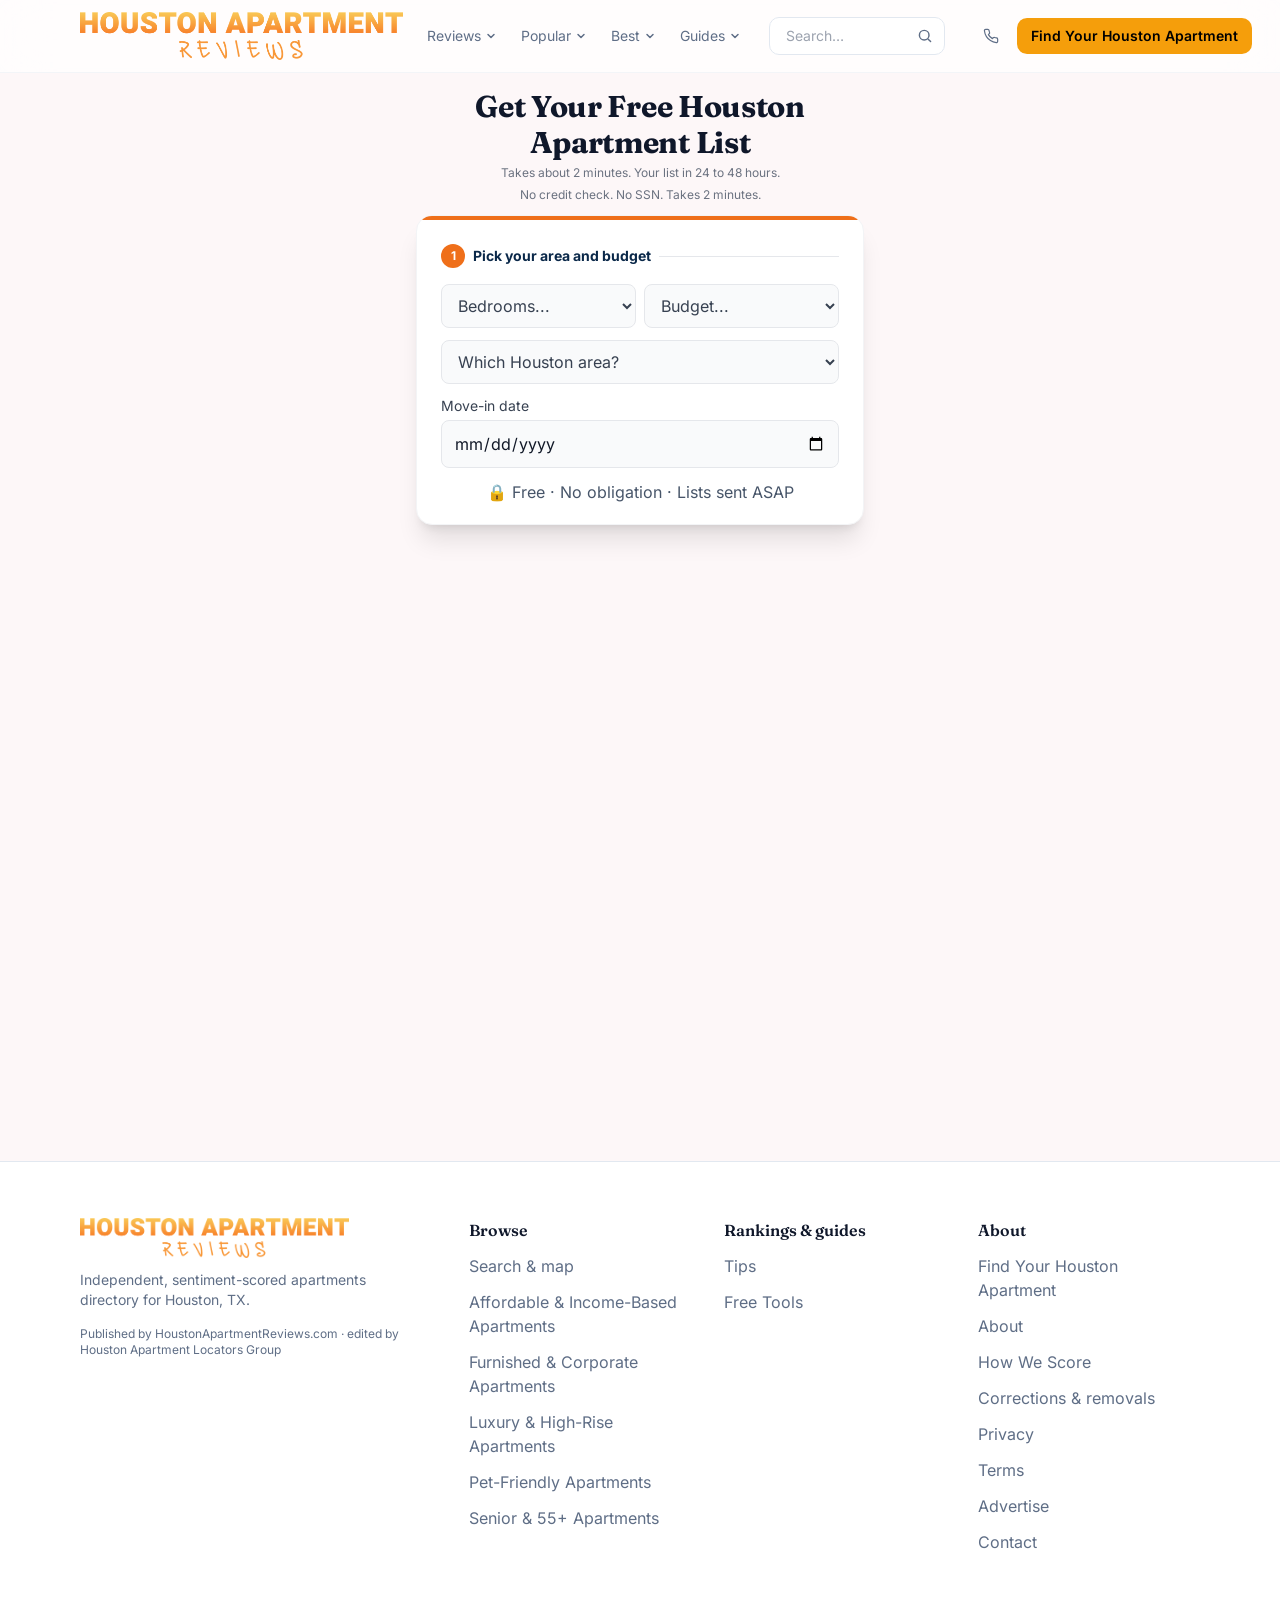
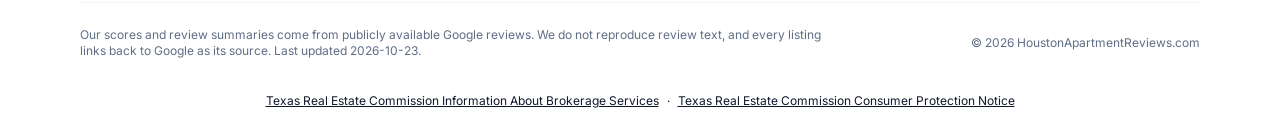
==== commit 5013bef2: "Describe the form as about 2 minutes, not 3 steps The questions open as you answer, so the line unde" ====
--- a/index.html
+++ b/index.html
@@ -22,7 +22,7 @@
     atTop();
     window.addEventListener('scroll', atTop, { passive: true });
   })();
-</script> <main id="main" class="flex-1 bca"><section style="padding:16px 0 32px"> <div class="max-w-lg mx-auto px-4 md:px-6"> <div class="text-center" style="margin:0 0 12px"><h1 data-form-area-heading class="har-h1">Get Your Free Houston Apartment List</h1><p class="text-center text-xs text-gray-500" style="margin:0 0 6px">3 quick steps. Your list in 24 to 48 hours.</p><p class="text-center text-xs text-gray-500" style="margin:0">No credit check. No SSN. Takes 2 minutes.</p></div>
+</script> <main id="main" class="flex-1 bca"><section style="padding:16px 0 32px"> <div class="max-w-lg mx-auto px-4 md:px-6"> <div class="text-center" style="margin:0 0 12px"><h1 data-form-area-heading class="har-h1">Get Your Free Houston Apartment List</h1><p class="text-center text-xs text-gray-500" style="margin:0 0 6px">Takes about 2 minutes. Your list in 24 to 48 hours.</p><p class="text-center text-xs text-gray-500" style="margin:0">No credit check. No SSN. Takes 2 minutes.</p></div>
 <div class="bg-white rounded-2xl shadow-xl max-w-md mx-auto border border-gray-100 overflow-hidden"><div class="h-1 bg-action-orange"></div><div class="p-6 pb-5">
 <div class="flex items-center gap-2 mb-4">
 <span class="flex items-center justify-center w-6 h-6 rounded-full bg-action-orange text-white text-xs font-bold">1</span>
@@ -110,13 +110,13 @@
 <div class="grid grid-cols-2 gap-1">
 <label class="flex items-center gap-2 text-sm py-2"><input type="checkbox" name="neighborhoods[]" value="Pearland" class="sf-cb rounded w-5 h-5"> Pearland</label>
 <label class="flex items-center gap-2 text-sm py-2"><input type="checkbox" name="neighborhoods[]" value="Pasadena" class="sf-cb rounded w-5 h-5"> Pasadena</label>
-<label class="flex items-center gap-2 text-sm py-2"><input type="checkbox" name="neighborhoods[]" value="Breaeswood / Southwest" class="sf-cb rounded w-5 h-5"> Braeswood / SW</label>
+<label class="flex items-center gap-2 text-sm py-2"><input type="checkbox" name="neighborhoods[]" value="Braeswood / Southwest" class="sf-cb rounded w-5 h-5"> Braeswood / SW</label>
 <label class="flex items-center gap-2 text-sm py-2"><input type="checkbox" name="neighborhoods[]" value="Missouri City" class="sf-cb rounded w-5 h-5"> Missouri City</label>
 <label class="flex items-center gap-2 text-sm py-2"><input type="checkbox" name="neighborhoods[]" value="South Loop / NRG" class="sf-cb rounded w-5 h-5"> South Loop / NRG</label>
 <label class="flex items-center gap-2 text-sm py-2"><input type="checkbox" name="neighborhoods[]" value="Sagemont / Southbelt (I-45)" class="sf-cb rounded w-5 h-5"> Sagemont</label>
 <label class="flex items-center gap-2 text-sm py-2"><input type="checkbox" name="neighborhoods[]" value="Sugar Land" class="sf-cb rounded w-5 h-5"> Sugar Land</label>
 <label class="flex items-center gap-2 text-sm py-2"><input type="checkbox" name="neighborhoods[]" value="Manvel / Fresno" class="sf-cb rounded w-5 h-5"> Manvel / Fresno</label>
-<label class="flex items-center gap-2 text-sm py-2"><input type="checkbox" name="neighborhoods[]" value="Angelton / Alvin" class="sf-cb rounded w-5 h-5"> Angleton / Alvin</label>
+<label class="flex items-center gap-2 text-sm py-2"><input type="checkbox" name="neighborhoods[]" value="Angleton / Alvin" class="sf-cb rounded w-5 h-5"> Angleton / Alvin</label>
 <label class="flex items-center gap-2 text-sm py-2"><input type="checkbox" name="neighborhoods[]" value="Not Sure Yet - Need Help Deciding" class="sf-cb rounded w-5 h-5"> Not sure</label>
 </div></div>
 
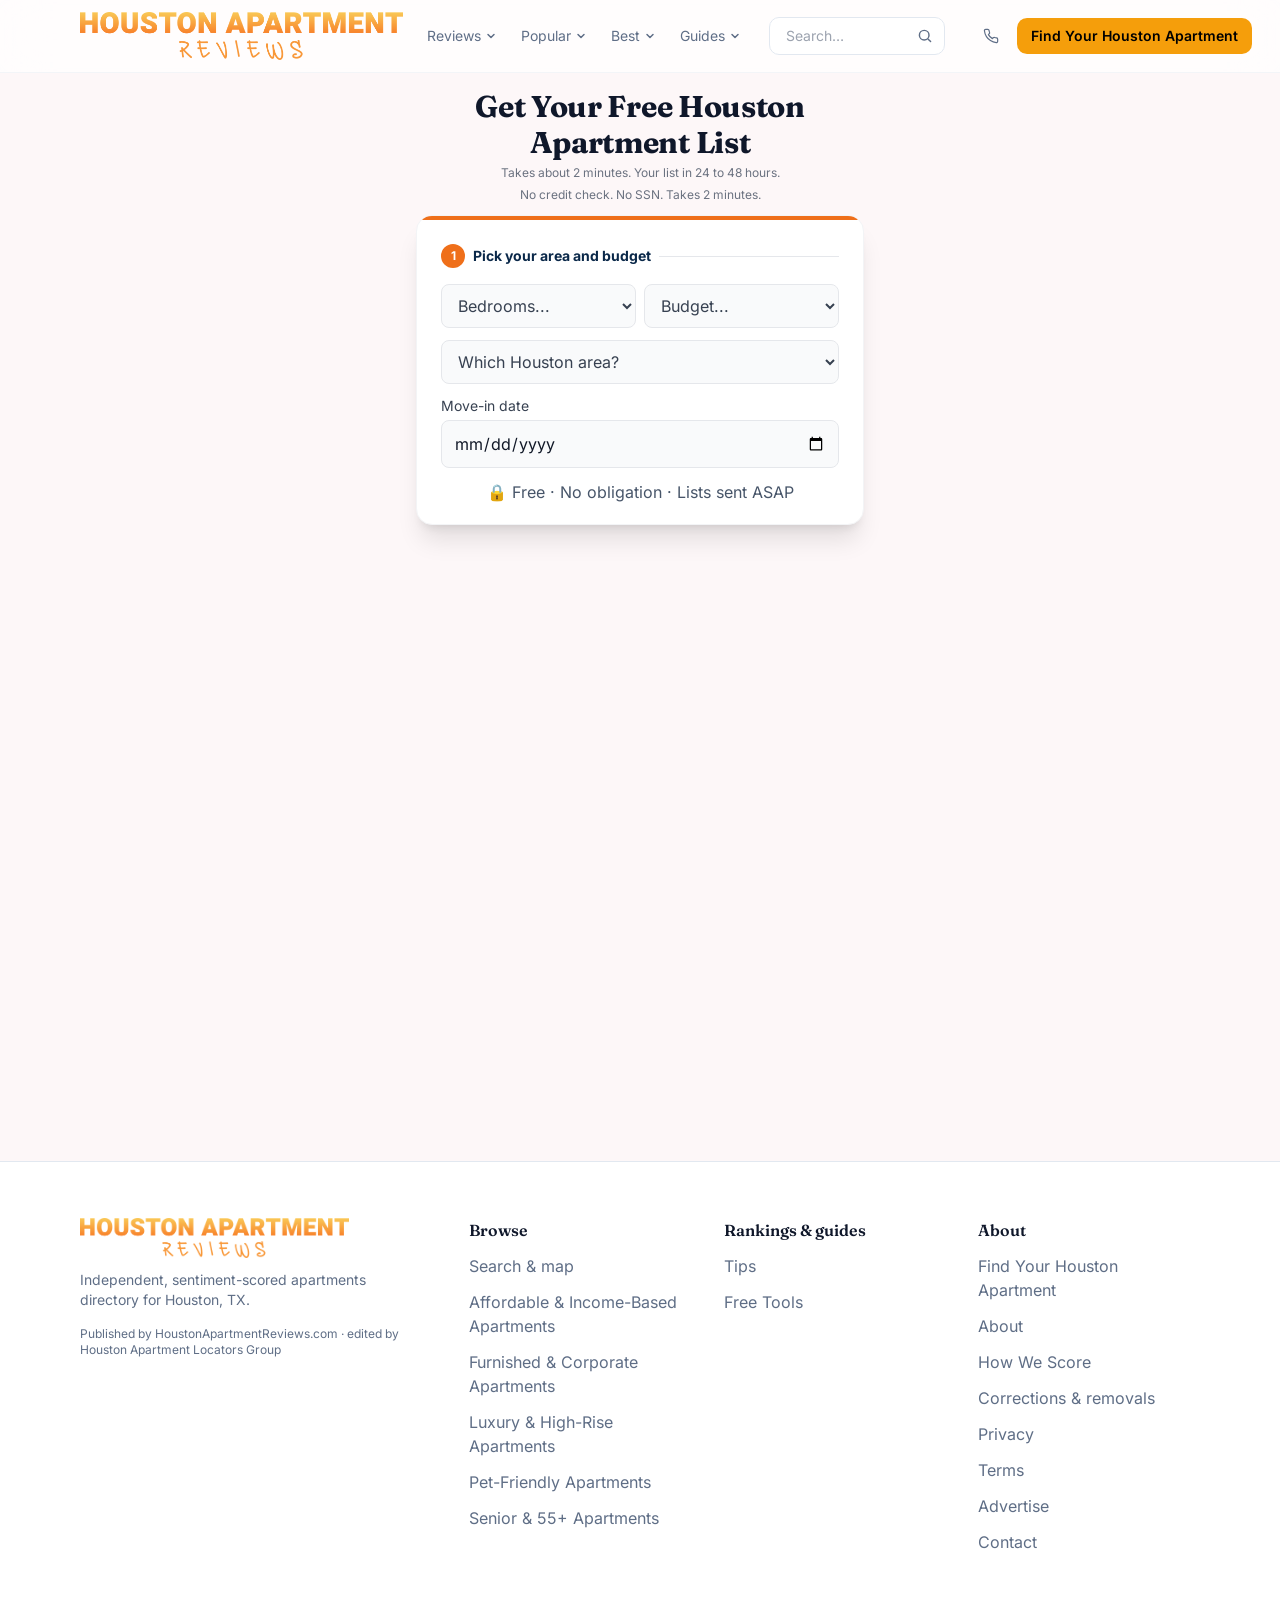
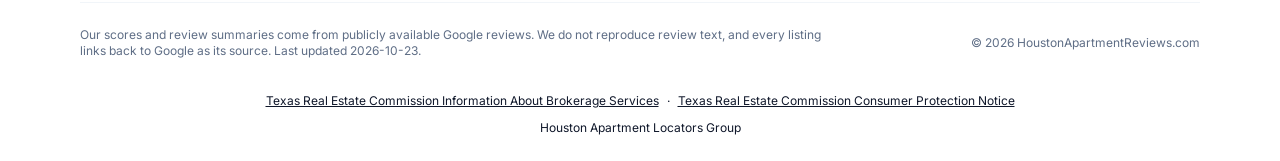
==== commit ed9c505c: "Add existing team name beneath footer TREC links" ====
--- a/index.html
+++ b/index.html
@@ -1,641 +1,641 @@
-<!DOCTYPE html><html lang="en" data-preset="modern" data-base="light" data-hero="full-bleed" data-header="glass-overlay" data-cards="registry" style="--lp-primary-50:255 245 245;--lp-primary-100:255 232 232;--lp-primary-200:255 205 205;--lp-primary-300:252 168 170;--lp-primary-400:243 116 125;--lp-primary-500:225 29 72;--lp-primary-600:192 21 59;--lp-primary-700:149 9 43;--lp-primary-800:135 6 38;--lp-primary-900:110 1 28;--lp-secondary-50:250 243 244;--lp-secondary-100:243 227 229;--lp-secondary-200:229 195 199;--lp-secondary-300:208 152 159;--lp-secondary-400:177 96 110;--lp-secondary-500:136 19 55;--lp-secondary-600:119 18 48;--lp-secondary-700:96 16 39;--lp-secondary-800:89 16 36;--lp-secondary-900:76 14 30;--lp-neutral-50:248 247 247;--lp-neutral-100:238 237 236;--lp-neutral-200:218 216 215;--lp-neutral-300:192 189 186;--lp-neutral-400:159 153 150;--lp-neutral-500:120 113 108;--lp-neutral-600:102 96 91;--lp-neutral-700:78 73 70;--lp-neutral-800:70 66 63;--lp-neutral-900:56 53 50;--lp-accent-50:255 250 245;--lp-accent-100:255 244 232;--lp-accent-200:254 231 205;--lp-accent-300:253 213 168;--lp-accent-400:250 189 115;--lp-accent-500:245 158 11;--lp-accent-600:205 130 0;--lp-accent-700:153 94 0;--lp-accent-800:137 82 0;--lp-accent-900:107 61 0;--lp-surface:253 247 248;--lp-surface-alt:249 238 241;--lp-surface-container:255 255 255;--lp-surface-container-high:241 245 249;--lp-on-surface:15 23 42;--lp-on-surface-variant:95 110 134;--lp-outline:226 232 240;--lp-outline-variant:241 245 249;--lp-accent:245 158 11;--lp-on-accent:0 0 0;--lp-brand:#e11d48;--lp-accent:#f59e0b;--lp-font:'Inter', system-ui, -apple-system, Segoe UI, Roboto, sans-serif;--lp-font-heading:'Fraunces', Georgia, serif;--lp-heading-weight:700;--lp-heading-tracking:-0.01em;--lp-text-display-desktop:48px;--lp-text-display-mobile:34px;--lp-text-display-tracking:-0.01em;--lp-text-h1-desktop:40px;--lp-text-h1-mobile:30px;--lp-text-h1-tracking:-0.01em;--lp-text-h2-desktop:28px;--lp-text-h2-mobile:23px;--lp-text-h2-tracking:0em;--lp-text-h3-desktop:22px;--lp-text-h3-mobile:19px;--lp-text-h3-tracking:0em;--lp-radius-sm:0.375rem;--lp-radius-md:0.625rem;--lp-radius-lg:0.875rem;--lp-radius-xl:1.25rem;--lp-radius-card:14px;--lp-radius-btn:10px;--lp-radius-chip:0.5rem;--lp-shadow-card:0 1px 3px rgb(15 23 42 / 0.08), 0 1px 2px rgb(15 23 42 / 0.04);--lp-shadow-hover:0 10px 28px rgb(15 23 42 / 0.12);--lp-card-border:1px solid transparent;--lp-ghost-border:1px solid transparent;--lp-ghost-bg:rgb(var(--lp-surface-alt));--lp-ghost-bg-hover:rgb(var(--lp-surface-container-high));--lp-link-decoration:none;--lp-link-underline-color:transparent;--lp-signature:none;"> <head><script src="/sca-dropdown-validation.js"></script><script src="/guest-card-copy-v1.js"></script><meta charset="utf-8"><meta name="viewport" content="width=device-width, initial-scale=1"><title>Get Your Houston Apartment List | Houston Apartment Reviews</title><meta name="description" content="Tell us where in Greater Houston you want to live, your budget and your rental history. We build a free list of apartments that fit and send it by text and email."><meta name="robots" content="noindex, nofollow"><link rel="icon" href="/images/brand/favicon.png"><link rel="preload" href="/fonts/fraunces-latin.woff2" as="font" type="font/woff2" crossorigin><style>@font-face{font-family:'Fraunces';font-style:normal;font-weight:400 700;font-display:swap;src:url(/fonts/fraunces-vietnamese.woff2) format('woff2');unicode-range:U+0102-0103, U+0110-0111, U+0128-0129, U+0168-0169, U+01A0-01A1, U+01AF-01B0, U+0300-0301, U+0303-0304, U+0308-0309, U+0323, U+0329, U+1EA0-1EF9, U+20AB}@font-face{font-family:'Fraunces';font-style:normal;font-weight:400 700;font-display:swap;src:url(/fonts/fraunces-latin-ext.woff2) format('woff2');unicode-range:U+0100-02BA, U+02BD-02C5, U+02C7-02CC, U+02CE-02D7, U+02DD-02FF, U+0304, U+0308, U+0329, U+1D00-1DBF, U+1E00-1E9F, U+1EF2-1EFF, U+2020, U+20A0-20AB, U+20AD-20C4, U+2113, U+2C60-2C7F, U+A720-A7FF}@font-face{font-family:'Fraunces';font-style:normal;font-weight:400 700;font-display:swap;src:url(/fonts/fraunces-latin.woff2) format('woff2');unicode-range:U+0000-00FF, U+0131, U+0152-0153, U+02BB-02BC, U+02C6, U+02DA, U+02DC, U+0304, U+0308, U+0329, U+2000-206F, U+20AC, U+2122, U+2191, U+2193, U+2212, U+2215, U+FEFF, U+FFFD}@font-face{font-family:'Inter';font-style:normal;font-weight:400 700;font-display:swap;src:url(/fonts/inter-cyrillic-ext.woff2) format('woff2');unicode-range:U+0460-052F, U+1C80-1C8A, U+20B4, U+2DE0-2DFF, U+A640-A69F, U+FE2E-FE2F}@font-face{font-family:'Inter';font-style:normal;font-weight:400 700;font-display:swap;src:url(/fonts/inter-cyrillic.woff2) format('woff2');unicode-range:U+0301, U+0400-045F, U+0490-0491, U+04B0-04B1, U+2116}@font-face{font-family:'Inter';font-style:normal;font-weight:400 700;font-display:swap;src:url(/fonts/inter-greek-ext.woff2) format('woff2');unicode-range:U+1F00-1FFF}@font-face{font-family:'Inter';font-style:normal;font-weight:400 700;font-display:swap;src:url(/fonts/inter-greek.woff2) format('woff2');unicode-range:U+0370-0377, U+037A-037F, U+0384-038A, U+038C, U+038E-03A1, U+03A3-03FF}@font-face{font-family:'Inter';font-style:normal;font-weight:400 700;font-display:swap;src:url(/fonts/inter-vietnamese.woff2) format('woff2');unicode-range:U+0102-0103, U+0110-0111, U+0128-0129, U+0168-0169, U+01A0-01A1, U+01AF-01B0, U+0300-0301, U+0303-0304, U+0308-0309, U+0323, U+0329, U+1EA0-1EF9, U+20AB}@font-face{font-family:'Inter';font-style:normal;font-weight:400 700;font-display:swap;src:url(/fonts/inter-latin-ext.woff2) format('woff2');unicode-range:U+0100-02BA, U+02BD-02C5, U+02C7-02CC, U+02CE-02D7, U+02DD-02FF, U+0304, U+0308, U+0329, U+1D00-1DBF, U+1E00-1E9F, U+1EF2-1EFF, U+2020, U+20A0-20AB, U+20AD-20C4, U+2113, U+2C60-2C7F, U+A720-A7FF}@font-face{font-family:'Inter';font-style:normal;font-weight:400 700;font-display:swap;src:url(/fonts/inter-latin.woff2) format('woff2');unicode-range:U+0000-00FF, U+0131, U+0152-0153, U+02BB-02BC, U+02C6, U+02DA, U+02DC, U+0304, U+0308, U+0329, U+2000-206F, U+20AC, U+2122, U+2191, U+2193, U+2212, U+2215, U+FEFF, U+FFFD}body{font-family:var(--lp-font)}</style><link rel="stylesheet" href="/_astro/_slug_.nyY0su0v.css">
-<link rel="stylesheet" href="/_astro/_slug_.DCW_JxmH.css"><link rel="stylesheet" href="/css/form.css"><style>@media (max-width:767px){header.lp-site-header img{height:auto;max-width:calc(100vw - 96px)}}.bca .har-h1{font-family:var(--lp-font-heading);font-weight:700;font-size:24px;line-height:1.2;color:rgb(var(--lp-on-surface));margin:0 0 4px;text-wrap:balance}@media (min-width:768px){.bca .har-h1{font-size:30px}}</style></head><body class="min-h-screen flex flex-col"><header class="lp-site-header sticky top-0 z-40 border-b border-outline/40 bg-surface-container/70 backdrop-blur-xl"> <div class="mx-auto flex max-w-6xl items-center justify-between gap-6 px-4 py-3"> <a href="https://houstonapartmentreviews.com/" class="flex shrink-0 items-center gap-2"> <img src="/images/brand/logo.png" alt="Houston Apartment Reviews Directory" class="h-12 w-auto">  </a>  <nav class="hidden items-center gap-6 md:flex" aria-label="Primary">  <div class="relative group"> <button type="button" class="inline-flex items-center gap-1 border-b-2 pb-0.5 text-sm transition-colors border-transparent text-on-surface-variant hover:text-primary-600" aria-haspopup="true">Reviews <svg class="h-3 w-3" viewBox="0 0 12 12" fill="none" aria-hidden="true"><path d="M3 4.5 6 7.5 9 4.5" stroke="currentColor" stroke-width="1.5" stroke-linecap="round" stroke-linejoin="round"/></svg></button> <div class="lp-menu invisible absolute left-0 top-full z-30 max-h-[70vh] min-w-[16rem] overflow-y-auto p-2 opacity-0 transition-opacity duration-150 group-hover:visible group-hover:opacity-100 group-focus-within:visible group-focus-within:opacity-100"> <a href="https://houstonapartmentreviews.com/browse/" class="flex items-center justify-between rounded-btn px-3 py-2 text-sm font-semibold text-primary-600 hover:bg-primary-50">Search &amp; map <span aria-hidden="true">&rarr;</span></a> <div class="my-1 border-t border-outline-variant"></div> <a href="https://houstonapartmentreviews.com/category/affordable-housing/" class="block rounded-btn px-3 py-2 text-sm text-on-surface-variant hover:bg-surface-alt hover:text-primary-700">Affordable &amp; Income-Based Apartments</a><a href="https://houstonapartmentreviews.com/category/furnished-corporate/" class="block rounded-btn px-3 py-2 text-sm text-on-surface-variant hover:bg-surface-alt hover:text-primary-700">Furnished &amp; Corporate Apartments</a><a href="https://houstonapartmentreviews.com/category/luxury-high-rise/" class="block rounded-btn px-3 py-2 text-sm text-on-surface-variant hover:bg-surface-alt hover:text-primary-700">Luxury &amp; High-Rise Apartments</a><a href="https://houstonapartmentreviews.com/category/pet-friendly/" class="block rounded-btn px-3 py-2 text-sm text-on-surface-variant hover:bg-surface-alt hover:text-primary-700">Pet-Friendly Apartments</a><a href="https://houstonapartmentreviews.com/category/senior-55plus/" class="block rounded-btn px-3 py-2 text-sm text-on-surface-variant hover:bg-surface-alt hover:text-primary-700">Senior &amp; 55+ Apartments</a><a href="https://houstonapartmentreviews.com/category/student-housing/" class="block rounded-btn px-3 py-2 text-sm text-on-surface-variant hover:bg-surface-alt hover:text-primary-700">Student Apartments</a><a href="https://houstonapartmentreviews.com/category/townhome-style/" class="block rounded-btn px-3 py-2 text-sm text-on-surface-variant hover:bg-surface-alt hover:text-primary-700">Townhome &amp; Garden-Style Apartments</a>  </div> </div>  <div class="relative group"> <button type="button" class="inline-flex items-center gap-1 border-b-2 pb-0.5 text-sm transition-colors border-transparent text-on-surface-variant hover:text-primary-600" aria-haspopup="true">Popular <svg class="h-3 w-3" viewBox="0 0 12 12" fill="none" aria-hidden="true"><path d="M3 4.5 6 7.5 9 4.5" stroke="currentColor" stroke-width="1.5" stroke-linecap="round" stroke-linejoin="round"/></svg></button> <div class="lp-menu invisible absolute left-0 top-full z-30 max-h-[70vh] min-w-[16rem] overflow-y-auto p-2 opacity-0 transition-opacity duration-150 group-hover:visible group-hover:opacity-100 group-focus-within:visible group-focus-within:opacity-100"> <a href="https://houstonapartmentreviews.com/houston-tx/" class="block rounded-btn px-3 py-2 text-sm text-on-surface-variant hover:bg-surface-alt hover:text-primary-700">Houston, TX</a><a href="https://houstonapartmentreviews.com/katy/" class="block rounded-btn px-3 py-2 text-sm text-on-surface-variant hover:bg-surface-alt hover:text-primary-700">Katy</a><a href="https://houstonapartmentreviews.com/the-woodlands/" class="block rounded-btn px-3 py-2 text-sm text-on-surface-variant hover:bg-surface-alt hover:text-primary-700">The Woodlands</a><a href="https://houstonapartmentreviews.com/sugar-land/" class="block rounded-btn px-3 py-2 text-sm text-on-surface-variant hover:bg-surface-alt hover:text-primary-700">Sugar Land</a> <div class="my-1 border-t border-outline-variant"></div> <a href="https://houstonapartmentreviews.com/locations/" class="flex items-center justify-between rounded-btn px-3 py-2 text-sm font-semibold text-primary-600 hover:bg-primary-50">All locations <span aria-hidden="true">&rarr;</span></a> </div> </div>    <div class="relative group"> <button type="button" class="inline-flex items-center gap-1 border-b-2 pb-0.5 text-sm transition-colors border-transparent text-on-surface-variant hover:text-primary-600" aria-haspopup="true">Best <svg class="h-3 w-3" viewBox="0 0 12 12" fill="none" aria-hidden="true"><path d="M3 4.5 6 7.5 9 4.5" stroke="currentColor" stroke-width="1.5" stroke-linecap="round" stroke-linejoin="round"/></svg></button> <div class="lp-menu invisible absolute left-0 top-full z-30 max-h-[70vh] min-w-[16rem] overflow-y-auto p-2 opacity-0 transition-opacity duration-150 group-hover:visible group-hover:opacity-100 group-focus-within:visible group-focus-within:opacity-100"> <a href="https://houstonapartmentreviews.com/houston-tx/best/apartments/" class="block rounded-btn px-3 py-2 text-sm text-on-surface-variant hover:bg-surface-alt hover:text-primary-700">Best Apartments in Houston</a><a href="https://houstonapartmentreviews.com/katy/best/apartments/" class="block rounded-btn px-3 py-2 text-sm text-on-surface-variant hover:bg-surface-alt hover:text-primary-700">Best Apartments in Katy</a><a href="https://houstonapartmentreviews.com/sugar-land/best/apartments/" class="block rounded-btn px-3 py-2 text-sm text-on-surface-variant hover:bg-surface-alt hover:text-primary-700">Best Apartments in Sugar Land</a><a href="https://houstonapartmentreviews.com/the-woodlands/best/apartments/" class="block rounded-btn px-3 py-2 text-sm text-on-surface-variant hover:bg-surface-alt hover:text-primary-700">Best Apartments in The Woodlands</a> <div class="my-1 border-t border-outline-variant"></div> <a href="https://houstonapartmentreviews.com/best/" class="flex items-center justify-between rounded-btn px-3 py-2 text-sm font-semibold text-primary-600 hover:bg-primary-50">All rankings <span aria-hidden="true">&rarr;</span></a> </div> </div>  <div class="relative group"> <button type="button" class="inline-flex items-center gap-1 border-b-2 pb-0.5 text-sm transition-colors border-transparent text-on-surface-variant hover:text-primary-600" aria-haspopup="true">Guides <svg class="h-3 w-3" viewBox="0 0 12 12" fill="none" aria-hidden="true"><path d="M3 4.5 6 7.5 9 4.5" stroke="currentColor" stroke-width="1.5" stroke-linecap="round" stroke-linejoin="round"/></svg></button> <div class="lp-menu invisible absolute left-0 top-full z-30 max-h-[70vh] min-w-[16rem] overflow-y-auto p-2 opacity-0 transition-opacity duration-150 group-hover:visible group-hover:opacity-100 group-focus-within:visible group-focus-within:opacity-100"> <a href="https://houstonapartmentreviews.com/guide/" class="block rounded-btn px-3 py-2 text-sm text-on-surface-variant hover:bg-surface-alt hover:text-primary-700">Tips</a><a href="https://houstonapartmentreviews.com/tools/" class="block rounded-btn px-3 py-2 text-sm text-on-surface-variant hover:bg-surface-alt hover:text-primary-700">Free Tools</a><a href="https://houstonapartmentreviews.com/resources/" class="block rounded-btn px-3 py-2 text-sm text-on-surface-variant hover:bg-surface-alt hover:text-primary-700">Resources</a><a href="https://houstonapartmentreviews.com/glossary/" class="block rounded-btn px-3 py-2 text-sm text-on-surface-variant hover:bg-surface-alt hover:text-primary-700">Dictionary</a> </div> </div>  <form action="https://houstonapartmentreviews.com/browse/" method="get" role="search" class="relative ml-1"> <label class="sr-only" for="lp-nav-search">Search businesses</label> <input id="lp-nav-search" type="search" name="q" placeholder="Search…" class="lp-input w-44 py-2 pl-4 pr-9 text-sm"> <svg class="pointer-events-none absolute right-3 top-1/2 h-4 w-4 -translate-y-1/2 text-on-surface-variant" viewBox="0 0 20 20" fill="none" aria-hidden="true"><circle cx="9" cy="9" r="6" stroke="currentColor" stroke-width="1.8"></circle><path d="m14 14 3 3" stroke="currentColor" stroke-width="1.8" stroke-linecap="round"></path></svg> </form> <div class="ml-1 flex items-center gap-2"> <a href="tel:713-405-3410" aria-label="Call" class="flex h-9 w-9 items-center justify-center rounded-full text-on-surface-variant transition-colors hover:bg-surface-alt hover:text-primary-600"> <svg class="h-4 w-4" viewBox="0 0 24 24" fill="none" stroke="currentColor" stroke-width="1.8" stroke-linecap="round" stroke-linejoin="round" aria-hidden="true"><path d="M22 16.92v3a2 2 0 0 1-2.18 2 19.79 19.79 0 0 1-8.63-3.07 19.5 19.5 0 0 1-6-6 19.79 19.79 0 0 1-3.07-8.67A2 2 0 0 1 4.11 2h3a2 2 0 0 1 2 1.72c.13.96.36 1.9.7 2.81a2 2 0 0 1-.45 2.11L8.09 9.91a16 16 0 0 0 6 6l1.27-1.27a2 2 0 0 1 2.11-.45c.9.34 1.85.57 2.81.7A2 2 0 0 1 22 16.92Z"></path></svg> </a>  <a href="https://help.houstonapartmentreviews.com/" rel="noopener nofollow" class="lp-accent-bg text-on-accent whitespace-nowrap rounded-btn px-3.5 py-2 text-sm font-semibold">Find Your Houston Apartment</a> </div> </nav>  <details class="lp-mnav md:hidden"> <summary class="lp-btn-ghost flex cursor-pointer list-none p-2 text-on-surface-variant" aria-label="Menu"> <svg class="lp-mnav-burger h-5 w-5" viewBox="0 0 24 24" fill="none" aria-hidden="true"><path d="M4 7h16M4 12h16M4 17h16" stroke="currentColor" stroke-width="1.8" stroke-linecap="round"></path></svg> <svg class="lp-mnav-close hidden h-5 w-5" viewBox="0 0 24 24" fill="none" aria-hidden="true"><path d="m6 6 12 12M18 6 6 18" stroke="currentColor" stroke-width="1.8" stroke-linecap="round"></path></svg> <span class="sr-only">Menu</span> </summary> <div class="lp-mnav-panel absolute inset-x-0 top-full z-40 overflow-y-auto overscroll-contain border-t border-outline bg-surface-container"> <div class="mx-auto max-w-6xl px-4 pb-8 pt-4"> <form action="https://houstonapartmentreviews.com/browse/" method="get" role="search" class="relative mb-2"> <label class="sr-only" for="lp-mnav-search">Search businesses</label> <input id="lp-mnav-search" type="search" name="q" placeholder="Search businesses…" class="lp-input w-full py-3 pl-4 pr-11 text-base"> <svg class="pointer-events-none absolute right-4 top-1/2 h-5 w-5 -translate-y-1/2 text-on-surface-variant" viewBox="0 0 20 20" fill="none" aria-hidden="true"><circle cx="9" cy="9" r="6" stroke="currentColor" stroke-width="1.8"></circle><path d="m14 14 3 3" stroke="currentColor" stroke-width="1.8" stroke-linecap="round"></path></svg> </form> <div class="mb-3 flex gap-2"> <a href="https://help.houstonapartmentreviews.com/" rel="noopener nofollow" class="lp-accent-bg text-on-accent flex-1 rounded-btn px-4 py-3 text-center text-base font-semibold">Find Your Houston Apartment</a> <a href="tel:713-405-3410" class="flex items-center justify-center rounded-btn border border-outline px-4 py-3 text-base font-medium text-on-surface">Call</a> </div> <nav class="divide-y divide-outline-variant" aria-label="Mobile"> <a href="https://houstonapartmentreviews.com/" class="flex items-center px-1 py-3 text-base font-medium text-on-surface">Home</a> <a href="https://houstonapartmentreviews.com/browse/" class="flex items-center px-1 py-3 text-base font-medium text-on-surface">Browse &amp; map</a> <details class="lp-mnav-group"> <summary class="flex cursor-pointer list-none items-center justify-between px-1 py-3 text-base font-medium text-on-surface">Reviews <svg class="lp-mnav-chev h-4 w-4 shrink-0 text-on-surface-variant transition-transform duration-150" viewBox="0 0 12 12" fill="none" aria-hidden="true"><path d="M3 4.5 6 7.5 9 4.5" stroke="currentColor" stroke-width="1.5" stroke-linecap="round" stroke-linejoin="round"/></svg></summary> <div class="pb-3"> <a href="https://houstonapartmentreviews.com/category/affordable-housing/" class="block rounded-btn px-3 py-2.5 text-[15px] text-on-surface-variant hover:bg-surface-alt hover:text-primary-700">Affordable &amp; Income-Based Apartments</a><a href="https://houstonapartmentreviews.com/category/furnished-corporate/" class="block rounded-btn px-3 py-2.5 text-[15px] text-on-surface-variant hover:bg-surface-alt hover:text-primary-700">Furnished &amp; Corporate Apartments</a><a href="https://houstonapartmentreviews.com/category/luxury-high-rise/" class="block rounded-btn px-3 py-2.5 text-[15px] text-on-surface-variant hover:bg-surface-alt hover:text-primary-700">Luxury &amp; High-Rise Apartments</a><a href="https://houstonapartmentreviews.com/category/pet-friendly/" class="block rounded-btn px-3 py-2.5 text-[15px] text-on-surface-variant hover:bg-surface-alt hover:text-primary-700">Pet-Friendly Apartments</a><a href="https://houstonapartmentreviews.com/category/senior-55plus/" class="block rounded-btn px-3 py-2.5 text-[15px] text-on-surface-variant hover:bg-surface-alt hover:text-primary-700">Senior &amp; 55+ Apartments</a><a href="https://houstonapartmentreviews.com/category/student-housing/" class="block rounded-btn px-3 py-2.5 text-[15px] text-on-surface-variant hover:bg-surface-alt hover:text-primary-700">Student Apartments</a><a href="https://houstonapartmentreviews.com/category/townhome-style/" class="block rounded-btn px-3 py-2.5 text-[15px] text-on-surface-variant hover:bg-surface-alt hover:text-primary-700">Townhome &amp; Garden-Style Apartments</a>  </div> </details> <details class="lp-mnav-group"> <summary class="flex cursor-pointer list-none items-center justify-between px-1 py-3 text-base font-medium text-on-surface">Popular <svg class="lp-mnav-chev h-4 w-4 shrink-0 text-on-surface-variant transition-transform duration-150" viewBox="0 0 12 12" fill="none" aria-hidden="true"><path d="M3 4.5 6 7.5 9 4.5" stroke="currentColor" stroke-width="1.5" stroke-linecap="round" stroke-linejoin="round"/></svg></summary> <div class="pb-3"> <a href="https://houstonapartmentreviews.com/houston-tx/" class="block rounded-btn px-3 py-2.5 text-[15px] text-on-surface-variant hover:bg-surface-alt hover:text-primary-700">Houston, TX</a><a href="https://houstonapartmentreviews.com/katy/" class="block rounded-btn px-3 py-2.5 text-[15px] text-on-surface-variant hover:bg-surface-alt hover:text-primary-700">Katy</a><a href="https://houstonapartmentreviews.com/the-woodlands/" class="block rounded-btn px-3 py-2.5 text-[15px] text-on-surface-variant hover:bg-surface-alt hover:text-primary-700">The Woodlands</a><a href="https://houstonapartmentreviews.com/sugar-land/" class="block rounded-btn px-3 py-2.5 text-[15px] text-on-surface-variant hover:bg-surface-alt hover:text-primary-700">Sugar Land</a> <a href="https://houstonapartmentreviews.com/locations/" class="block rounded-btn px-3 py-2.5 text-[15px] font-semibold text-primary-600 hover:bg-surface-alt">All locations &rarr;</a> </div> </details>  <a href="https://houstonapartmentreviews.com/best/" class="flex items-center px-1 py-3 text-base font-medium text-on-surface">Best</a> <details class="lp-mnav-group"> <summary class="flex cursor-pointer list-none items-center justify-between px-1 py-3 text-base font-medium text-on-surface">Guides <svg class="lp-mnav-chev h-4 w-4 shrink-0 text-on-surface-variant transition-transform duration-150" viewBox="0 0 12 12" fill="none" aria-hidden="true"><path d="M3 4.5 6 7.5 9 4.5" stroke="currentColor" stroke-width="1.5" stroke-linecap="round" stroke-linejoin="round"/></svg></summary> <div class="pb-3"> <a href="https://houstonapartmentreviews.com/guide/" class="block rounded-btn px-3 py-2.5 text-[15px] text-on-surface-variant hover:bg-surface-alt hover:text-primary-700">Tips</a><a href="https://houstonapartmentreviews.com/tools/" class="block rounded-btn px-3 py-2.5 text-[15px] text-on-surface-variant hover:bg-surface-alt hover:text-primary-700">Free Tools</a><a href="https://houstonapartmentreviews.com/resources/" class="block rounded-btn px-3 py-2.5 text-[15px] text-on-surface-variant hover:bg-surface-alt hover:text-primary-700">Resources</a><a href="https://houstonapartmentreviews.com/glossary/" class="block rounded-btn px-3 py-2.5 text-[15px] text-on-surface-variant hover:bg-surface-alt hover:text-primary-700">Dictionary</a> </div> </details>  </nav> </div> </div> </details> </div> </header>   <script>
-  (function () {
-    var h = document.querySelector('header.lp-site-header');
-    if (!h) return;
-    var setH = function () { document.documentElement.style.setProperty('--lp-header-h', h.offsetHeight + 'px'); };
-    setH();
-    window.addEventListener('resize', setH, { passive: true });
-    var overlay = h.classList.contains('lp-header-overlay');
-    var atTop = function () { h.classList.toggle('lp-at-top', window.scrollY < 60); };
-    var m = h.querySelector('.lp-mnav');
-    if (m) {
-      m.addEventListener('toggle', function () {
-        // Lock page scroll behind the sheet; over a photo hero, solidify the transparent header so
-        // the nav row reads against the sheet, not the hero. atTop() restores it on close.
-        document.documentElement.classList.toggle('lp-mnav-open', m.open);
-        if (!overlay) return;
-        if (m.open) h.classList.remove('lp-at-top'); else atTop();
-      });
-    }
-    if (!overlay) return;
-    atTop();
-    window.addEventListener('scroll', atTop, { passive: true });
-  })();
-</script> <main id="main" class="flex-1 bca"><section style="padding:16px 0 32px"> <div class="max-w-lg mx-auto px-4 md:px-6"> <div class="text-center" style="margin:0 0 12px"><h1 data-form-area-heading class="har-h1">Get Your Free Houston Apartment List</h1><p class="text-center text-xs text-gray-500" style="margin:0 0 6px">Takes about 2 minutes. Your list in 24 to 48 hours.</p><p class="text-center text-xs text-gray-500" style="margin:0">No credit check. No SSN. Takes 2 minutes.</p></div>
-<div class="bg-white rounded-2xl shadow-xl max-w-md mx-auto border border-gray-100 overflow-hidden"><div class="h-1 bg-action-orange"></div><div class="p-6 pb-5">
-<div class="flex items-center gap-2 mb-4">
-<span class="flex items-center justify-center w-6 h-6 rounded-full bg-action-orange text-white text-xs font-bold">1</span>
-<span class="text-sm font-bold text-navy-deep">Pick your area and budget</span>
-<div class="flex-1 h-px bg-gray-200"></div>
-</div>
-<form method="POST" action="https://n8n.dentals.targetdial.co/webhook/NewWeb1" id="step-form" novalidate>
-<input type="hidden" name="referredBy" value="Referred by SPIRIT REAL ESTATE">
-<input type="hidden" name="city" value="Houston">
-<input type="hidden" name="formId" value="har-secure-form">
-<input type="hidden" name="formTitle" value="Houston Apartment Reviews - Get Started">
-<input type="hidden" name="sourceUrl" value="">
-
-<!-- Bedrooms + Budget row -->
-<div class="grid grid-cols-2 gap-2 mb-3">
-<select name="bedrooms" required aria-label="Number of bedrooms" class="w-full px-3 py-2.5 rounded-lg border border-gray-200 text-base text-gray-700 bg-gray-50 focus:border-action-orange outline-none">
-<option value="" disabled selected>Bedrooms...</option>
-<option value="Studio">Studio</option>
-<option value="1bd / 1ba">1bd / 1ba</option>
-<option value="2bd / 1ba">2bd / 1ba</option>
-<option value="2bd / 2ba">2bd / 2ba</option>
-<option value="3bd / 2ba">3bd / 2ba</option>
-</select>
-<select name="budget" required aria-label="Monthly budget" class="w-full px-3 py-2.5 rounded-lg border border-gray-200 text-base text-gray-700 bg-gray-50 focus:border-action-orange outline-none">
-<option value="" disabled selected>Budget...</option>
-<option value="$750 - $1,000">$750-$1,000</option>
-<option value="$1,000 - $1,250">$1,000-$1,250</option>
-<option value="$1,250 - $1,500">$1,250-$1,500</option>
-<option value="$1,500 - $1,750">$1,500-$1,750</option>
-<option value="$1,750 - $2,000">$1,750-$2,000</option>
-<option value="$2,000 - $2,500">$2,000-$2,500</option>
-<option value="$2,500 - $3,000">$2,500-$3,000</option>
-<option value="$3,000 - $4,000">$3,000-$4,000</option>
-</select>
-</div>
-
-<!-- Houston area -->
-<div class="mb-3">
-<select name="houstonArea" id="sf-area" required aria-label="Preferred Houston area" class="w-full px-3 py-2.5 rounded-lg border border-gray-200 text-base text-gray-700 bg-gray-50 focus:border-action-orange outline-none">
-<option value="" disabled selected>Which Houston area?</option>
-<option value="I'm really not sure (I would like to explore my options)">Not sure yet - explore options</option>
-<option value="Central (Downtown, Galleria/Uptown, Heights, Med Center, Midtown, Montrose, Museum Dist, River Oaks)">Central Houston</option>
-<option value="North (Champions, Conroe, Cypress, Humble, Spring, The Woodlands, Tomball)">North Houston</option>
-<option value="South (Braeswood, Missouri City, Pasadena, Pearland, Sugar Land, South Loop, Southbelt)">South Houston</option>
-<option value="East  (Baytown, Deer Park, Clear Lake, Friendswood, Seabrook)">East Houston</option>
-<option value="West (Westchase, Energy Corridor, Alief, Briar Forest, Memorial City, Katy)">West Houston</option>
-</select>
-</div>
-
-<!-- Central neighborhoods -->
-<div id="sf-hoods-central" class="hidden mb-3">
-<p class="text-[10px] text-gray-400 mb-1">Optional - pick up to 4:</p>
-<div class="grid grid-cols-2 gap-1">
-<label class="flex items-center gap-2 text-sm py-2"><input type="checkbox" name="neighborhoods[]" value="Downtown / EaDo" class="sf-cb rounded w-5 h-5"> Downtown / EaDo</label>
-<label class="flex items-center gap-2 text-sm py-2"><input type="checkbox" name="neighborhoods[]" value="Midtown" class="sf-cb rounded w-5 h-5"> Midtown</label>
-<label class="flex items-center gap-2 text-sm py-2"><input type="checkbox" name="neighborhoods[]" value="Montrose / Museum District" class="sf-cb rounded w-5 h-5"> Montrose</label>
-<label class="flex items-center gap-2 text-sm py-2"><input type="checkbox" name="neighborhoods[]" value="Galleria / Uptown" class="sf-cb rounded w-5 h-5"> Galleria / Uptown</label>
-<label class="flex items-center gap-2 text-sm py-2"><input type="checkbox" name="neighborhoods[]" value="Medical Center" class="sf-cb rounded w-5 h-5"> Medical Center</label>
-<label class="flex items-center gap-2 text-sm py-2"><input type="checkbox" name="neighborhoods[]" value="Heights / Greater Heights" class="sf-cb rounded w-5 h-5"> Heights</label>
-<label class="flex items-center gap-2 text-sm py-2"><input type="checkbox" name="neighborhoods[]" value="Washington Ave / Rice Military" class="sf-cb rounded w-5 h-5"> Washington Ave</label>
-<label class="flex items-center gap-2 text-sm py-2"><input type="checkbox" name="neighborhoods[]" value="River Oaks / Upper Kirby" class="sf-cb rounded w-5 h-5"> River Oaks</label>
-<label class="flex items-center gap-2 text-sm py-2"><input type="checkbox" name="neighborhoods[]" value="West U / Rice Village" class="sf-cb rounded w-5 h-5"> West U</label>
-<label class="flex items-center gap-2 text-sm py-2"><input type="checkbox" name="neighborhoods[]" value="Unsure - Need Help Deciding" class="sf-cb rounded w-5 h-5"> Not sure</label>
-</div></div>
-
-<!-- North neighborhoods -->
-<div id="sf-hoods-north" class="hidden mb-3">
-<p class="text-[10px] text-gray-400 mb-1">Optional - pick up to 4:</p>
-<div class="grid grid-cols-2 gap-1">
-<label class="flex items-center gap-2 text-sm py-2"><input type="checkbox" name="neighborhoods[]" value="Woodlands / Shenandoah" class="sf-cb rounded w-5 h-5"> Woodlands</label>
-<label class="flex items-center gap-2 text-sm py-2"><input type="checkbox" name="neighborhoods[]" value="Spring / Klein" class="sf-cb rounded w-5 h-5"> Spring / Klein</label>
-<label class="flex items-center gap-2 text-sm py-2"><input type="checkbox" name="neighborhoods[]" value="Champions / FM 1960" class="sf-cb rounded w-5 h-5"> Champions</label>
-<label class="flex items-center gap-2 text-sm py-2"><input type="checkbox" name="neighborhoods[]" value="Tomball" class="sf-cb rounded w-5 h-5"> Tomball</label>
-<label class="flex items-center gap-2 text-sm py-2"><input type="checkbox" name="neighborhoods[]" value="Conroe / Willis" class="sf-cb rounded w-5 h-5"> Conroe / Willis</label>
-<label class="flex items-center gap-2 text-sm py-2"><input type="checkbox" name="neighborhoods[]" value="Cypress" class="sf-cb rounded w-5 h-5"> Cypress</label>
-<label class="flex items-center gap-2 text-sm py-2"><input type="checkbox" name="neighborhoods[]" value="Humble / Atascocita" class="sf-cb rounded w-5 h-5"> Humble / Atascocita</label>
-<label class="flex items-center gap-2 text-sm py-2"><input type="checkbox" name="neighborhoods[]" value="Kingwood" class="sf-cb rounded w-5 h-5"> Kingwood</label>
-<label class="flex items-center gap-2 text-sm py-2"><input type="checkbox" name="neighborhoods[]" value="North Houston" class="sf-cb rounded w-5 h-5"> North Houston</label>
-<label class="flex items-center gap-2 text-sm py-2"><input type="checkbox" name="neighborhoods[]" value="Not Sure - Need Help Deciding" class="sf-cb rounded w-5 h-5"> Not sure</label>
-</div></div>
-
-<!-- South neighborhoods -->
-<div id="sf-hoods-south" class="hidden mb-3">
-<p class="text-[10px] text-gray-400 mb-1">Optional - pick up to 4:</p>
-<div class="grid grid-cols-2 gap-1">
-<label class="flex items-center gap-2 text-sm py-2"><input type="checkbox" name="neighborhoods[]" value="Pearland" class="sf-cb rounded w-5 h-5"> Pearland</label>
-<label class="flex items-center gap-2 text-sm py-2"><input type="checkbox" name="neighborhoods[]" value="Pasadena" class="sf-cb rounded w-5 h-5"> Pasadena</label>
-<label class="flex items-center gap-2 text-sm py-2"><input type="checkbox" name="neighborhoods[]" value="Braeswood / Southwest" class="sf-cb rounded w-5 h-5"> Braeswood / SW</label>
-<label class="flex items-center gap-2 text-sm py-2"><input type="checkbox" name="neighborhoods[]" value="Missouri City" class="sf-cb rounded w-5 h-5"> Missouri City</label>
-<label class="flex items-center gap-2 text-sm py-2"><input type="checkbox" name="neighborhoods[]" value="South Loop / NRG" class="sf-cb rounded w-5 h-5"> South Loop / NRG</label>
-<label class="flex items-center gap-2 text-sm py-2"><input type="checkbox" name="neighborhoods[]" value="Sagemont / Southbelt (I-45)" class="sf-cb rounded w-5 h-5"> Sagemont</label>
-<label class="flex items-center gap-2 text-sm py-2"><input type="checkbox" name="neighborhoods[]" value="Sugar Land" class="sf-cb rounded w-5 h-5"> Sugar Land</label>
-<label class="flex items-center gap-2 text-sm py-2"><input type="checkbox" name="neighborhoods[]" value="Manvel / Fresno" class="sf-cb rounded w-5 h-5"> Manvel / Fresno</label>
-<label class="flex items-center gap-2 text-sm py-2"><input type="checkbox" name="neighborhoods[]" value="Angleton / Alvin" class="sf-cb rounded w-5 h-5"> Angleton / Alvin</label>
-<label class="flex items-center gap-2 text-sm py-2"><input type="checkbox" name="neighborhoods[]" value="Not Sure Yet - Need Help Deciding" class="sf-cb rounded w-5 h-5"> Not sure</label>
-</div></div>
-
-<!-- East neighborhoods -->
-<div id="sf-hoods-east" class="hidden mb-3">
-<p class="text-[10px] text-gray-400 mb-1">Optional - pick up to 4:</p>
-<div class="grid grid-cols-2 gap-1">
-<label class="flex items-center gap-2 text-sm py-2"><input type="checkbox" name="neighborhoods[]" value="Baytown" class="sf-cb rounded w-5 h-5"> Baytown</label>
-<label class="flex items-center gap-2 text-sm py-2"><input type="checkbox" name="neighborhoods[]" value="Deer Park / La Porte" class="sf-cb rounded w-5 h-5"> Deer Park</label>
-<label class="flex items-center gap-2 text-sm py-2"><input type="checkbox" name="neighborhoods[]" value="Channelview / Jacinto City" class="sf-cb rounded w-5 h-5"> Channelview</label>
-<label class="flex items-center gap-2 text-sm py-2"><input type="checkbox" name="neighborhoods[]" value="Northshore / Cloverleaf" class="sf-cb rounded w-5 h-5"> Northshore</label>
-<label class="flex items-center gap-2 text-sm py-2"><input type="checkbox" name="neighborhoods[]" value="Clear Lake / NASA" class="sf-cb rounded w-5 h-5"> Clear Lake / NASA</label>
-<label class="flex items-center gap-2 text-sm py-2"><input type="checkbox" name="neighborhoods[]" value="League City" class="sf-cb rounded w-5 h-5"> League City</label>
-<label class="flex items-center gap-2 text-sm py-2"><input type="checkbox" name="neighborhoods[]" value="Friendswood / Webster" class="sf-cb rounded w-5 h-5"> Friendswood</label>
-<label class="flex items-center gap-2 text-sm py-2"><input type="checkbox" name="neighborhoods[]" value="Kemah / Seabrook" class="sf-cb rounded w-5 h-5"> Kemah / Seabrook</label>
-<label class="flex items-center gap-2 text-sm py-2"><input type="checkbox" name="neighborhoods[]" value="Not Sure - Need Help" class="sf-cb rounded w-5 h-5"> Not sure</label>
-</div></div>
-
-<!-- West neighborhoods -->
-<div id="sf-hoods-west" class="hidden mb-3">
-<p class="text-[10px] text-gray-400 mb-1">Optional - pick up to 4:</p>
-<div class="grid grid-cols-2 gap-1">
-<label class="flex items-center gap-2 text-sm py-2"><input type="checkbox" name="neighborhoods[]" value="Westchase" class="sf-cb rounded w-5 h-5"> Westchase</label>
-<label class="flex items-center gap-2 text-sm py-2"><input type="checkbox" name="neighborhoods[]" value="Energy Corridor" class="sf-cb rounded w-5 h-5"> Energy Corridor</label>
-<label class="flex items-center gap-2 text-sm py-2"><input type="checkbox" name="neighborhoods[]" value="Alief" class="sf-cb rounded w-5 h-5"> Alief</label>
-<label class="flex items-center gap-2 text-sm py-2"><input type="checkbox" name="neighborhoods[]" value="Briar Forest / Eldridge" class="sf-cb rounded w-5 h-5"> Briar Forest</label>
-<label class="flex items-center gap-2 text-sm py-2"><input type="checkbox" name="neighborhoods[]" value="Memorial City" class="sf-cb rounded w-5 h-5"> Memorial City</label>
-<label class="flex items-center gap-2 text-sm py-2"><input type="checkbox" name="neighborhoods[]" value="Richmond" class="sf-cb rounded w-5 h-5"> Richmond</label>
-<label class="flex items-center gap-2 text-sm py-2"><input type="checkbox" name="neighborhoods[]" value="Katy" class="sf-cb rounded w-5 h-5"> Katy</label>
-<label class="flex items-center gap-2 text-sm py-2"><input type="checkbox" name="neighborhoods[]" value="Addicks" class="sf-cb rounded w-5 h-5"> Addicks</label>
-<label class="flex items-center gap-2 text-sm py-2"><input type="checkbox" name="neighborhoods[]" value="Fulshear" class="sf-cb rounded w-5 h-5"> Fulshear</label>
-<label class="flex items-center gap-2 text-sm py-2"><input type="checkbox" name="neighborhoods[]" value="Not Sure - Need Help Deciding" class="sf-cb rounded w-5 h-5"> Not sure</label>
-</div></div>
-
-<!-- Move date -->
-<div class="mb-3">
-<label for="when-do-you-need-to-move-in" class="block text-sm text-gray-700 mb-1">Move-in date</label>
-<input id="when-do-you-need-to-move-in" type="date" name="moveDate" required aria-label="Move-in date" class="w-full px-3 py-2.5 rounded-lg border border-gray-200 text-base text-gray-900 bg-gray-50 focus:border-action-orange focus:ring-1 focus:ring-action-orange outline-none">
-</div>
-
-<!-- Rental issues (shows after area/neighborhoods selected) -->
-<div id="sf-section-2" class="hidden">
-<div class="flex items-center gap-2 mb-4 mt-2 pt-3 border-t border-gray-100">
-<span class="flex items-center justify-center w-6 h-6 rounded-full bg-action-orange text-white text-xs font-bold">2</span>
-<span class="text-sm font-bold text-navy-deep">Tell us what happened</span>
-<div class="flex-1 h-px bg-gray-200"></div>
-</div>
-</div>
-<div id="sf-rental-wrap" class="hidden mb-3">
-<select name="rentalIssues" id="sf-rental" required aria-label="Rental history situation" class="w-full px-3 py-2.5 rounded-lg border border-gray-200 text-base text-gray-700 bg-gray-50 focus:border-action-orange outline-none">
-<option value="" disabled selected>Rental history?</option>
-<option value="No rental issues!">No rental issues</option>
-<option value="1st Time Renter">1st time renter</option>
-<option value="Broken Lease">Broken lease</option>
-<option value="Property Debt">Property debt</option>
-<option value="Eviction">Eviction</option>
-</select>
-</div>
-
-<!-- Broken lease sub-fields -->
-<div id="sf-bl-age" class="hidden mb-3">
-<select data-cond-required name="brokenLease" aria-label="How long ago was the broken lease" class="w-full px-3 py-2.5 rounded-lg border border-gray-200 text-base text-gray-700 bg-gray-50 focus:border-action-orange outline-none">
-<option value="" disabled selected>How long ago?</option>
-<option value="0 - 1 years ago">0-1 years ago</option>
-<option value="1 - 2 years ago">1-2 years ago</option>
-<option value="3 - 5 years ago">3-5 years ago</option>
-<option value="5+ years or longer">5+ years</option>
-</select>
-</div>
-<div id="sf-bl-debt" class="hidden mb-3">
-<select data-cond-required name="brokenLeaseDebt" aria-label="Broken lease balance owed" class="w-full px-3 py-2.5 rounded-lg border border-gray-200 text-base text-gray-700 bg-gray-50 focus:border-action-orange outline-none">
-<option value="" disabled selected>Broken lease debt?</option>
-<option value="Zero balance - I don't owe anything!">$0 - no debt</option>
-<option value="$1 - $1,000">$1-$1,000</option>
-<option value="$1,000 - $2,500">$1,000-$2,500</option>
-<option value="$2,500 - $5,000">$2,500-$5,000</option>
-<option value="$5,001+">$5,001+</option>
-<option value="I am on a payment plan">On a payment plan</option>
-</select>
-</div>
-
-<!-- Eviction sub-fields -->
-<div id="sf-ev-age" class="hidden mb-3">
-<select data-cond-required name="eviction" aria-label="How long ago was the eviction" class="w-full px-3 py-2.5 rounded-lg border border-gray-200 text-base text-gray-700 bg-gray-50 focus:border-action-orange outline-none">
-<option value="" disabled selected>How long ago?</option>
-<option value="0 - 1 years ago">0-1 years ago</option>
-<option value="1 - 2 years ago">1-2 years ago</option>
-<option value="3 - 5 years ago">3-5 years ago</option>
-<option value="5+ years ago">5+ years</option>
-</select>
-</div>
-<div id="sf-ev-debt" class="hidden mb-3">
-<select data-cond-required name="evictionDebt" aria-label="Eviction balance owed" class="w-full px-3 py-2.5 rounded-lg border border-gray-200 text-base text-gray-700 bg-gray-50 focus:border-action-orange outline-none">
-<option value="" disabled selected>Eviction debt?</option>
-<option value="Zero balance - I don't owe anything!">$0 - no debt</option>
-<option value="$1 - $1,000">$1-$1,000</option>
-<option value="$1,000 - $2,500">$1,000-$2,500</option>
-<option value="$2,500 - $5,000">$2,500-$5,000</option>
-<option value="$5,001+">$5,001+</option>
-<option value="I am on a payment plan">On a payment plan</option>
-</select>
-</div>
-
-<!-- Property debt sub-fields -->
-<div id="sf-pd-amt" class="hidden mb-3">
-<select data-cond-required name="propertyDebt" aria-label="Property debt amount" class="w-full px-3 py-2.5 rounded-lg border border-gray-200 text-base text-gray-700 bg-gray-50 focus:border-action-orange outline-none">
-<option value="" disabled selected>Property debt amount?</option>
-<option value="Zero balance - I don't owe anything!">$0 - no debt</option>
-<option value="$1 - $1,000">$1-$1,000</option>
-<option value="$1,000 - $2,500">$1,000-$2,500</option>
-<option value="$2,500 - $5,000">$2,500-$5,000</option>
-<option value="$5,001+">$5,001+</option>
-<option value="I am on a payment plan">On a payment plan</option>
-</select>
-</div>
-
-<!-- Background issues -->
-<div id="sf-bg-wrap" class="hidden mb-3">
-<select name="backgroundIssues" id="sf-bg" required aria-label="Background situation" class="w-full px-3 py-2.5 rounded-lg border border-gray-200 text-base text-gray-700 bg-gray-50 focus:border-action-orange outline-none">
-<option value="" disabled selected>Background history?</option>
-<option value="I'm clean as a whistle!">Clean - no issues</option>
-<option value="Felony">Felony</option>
-<option value="Misdemeanor">Misdemeanor</option>
-</select>
-</div>
-
-<!-- Felony sub -->
-<div id="sf-felony" class="hidden mb-3">
-<select data-cond-required name="felonyDetails" aria-label="Felony details" class="w-full px-3 py-2.5 rounded-lg border border-gray-200 text-base text-gray-700 bg-gray-50 focus:border-action-orange outline-none">
-<option value="" disabled selected>Felony details?</option>
-<option value="0-7 years ago">0-7 years ago</option>
-<option value="7+ years old">7+ years ago</option>
-<option value="Deferred adjucation">Deferred adjudication</option>
-<option value="DWI/DUI">DWI/DUI</option>
-</select>
-</div>
-
-<!-- Misdemeanor sub -->
-<div id="sf-misdemeanor" class="hidden mb-3">
-<select data-cond-required name="misdemeanorDetails" aria-label="Misdemeanor details" class="w-full px-3 py-2.5 rounded-lg border border-gray-200 text-base text-gray-700 bg-gray-50 focus:border-action-orange outline-none">
-<option value="" disabled selected>Misdemeanor details?</option>
-<option value="0 - 7 years ago">0-7 years ago</option>
-<option value="7+ years ago">7+ years ago</option>
-<option value="DUI/DWI">DUI/DWI</option>
-</select>
-</div>
-
-<!-- Credit -->
-<div id="sf-credit-wrap" class="hidden mb-3">
-<select name="creditScore" required aria-label="Credit score range" class="w-full px-3 py-2.5 rounded-lg border border-gray-200 text-base text-gray-700 bg-gray-50 focus:border-action-orange outline-none">
-<option value="" disabled selected>Credit history?</option>
-<option value="Best (600 or above)">600+ (Best)</option>
-<option value="Better (550 or above)">550-599 (Better)</option>
-<option value="Good (550 or below)">Below 550 (Good)</option>
-<option value="I don't have credit">No credit</option>
-</select>
-</div>
-
-<!-- Top priorities + Income (show after credit) -->
-<div id="sf-final-fields" class="hidden">
-<div class="mb-3">
-<input type="text" name="topPriorities" placeholder="Top priorities (e.g. in-unit laundry, pool, near work)" aria-label="Top priorities for your apartment" class="w-full px-3 py-2.5 rounded-lg border border-gray-200 text-base text-gray-900 bg-gray-50 focus:border-action-orange outline-none">
-</div>
-<div class="mb-3">
-<input type="number" name="income" required placeholder="Monthly income (before taxes)" aria-label="Monthly gross income" class="w-full px-3 py-2.5 rounded-lg border border-gray-200 text-base text-gray-900 bg-gray-50 focus:border-action-orange outline-none">
-</div>
-</div>
-
-<!-- Contact fields (show after income > 1) -->
-<div id="sf-contact" class="hidden">
-<div class="flex items-center gap-2 mb-4 mt-2 pt-3 border-t border-gray-100">
-<span class="flex items-center justify-center w-6 h-6 rounded-full bg-action-orange text-white text-xs font-bold">3</span>
-<span class="text-sm font-bold text-navy-deep">Where should we send your list?</span>
-<div class="flex-1 h-px bg-gray-200"></div>
-</div>
-<div class="grid grid-cols-2 gap-2 mb-3">
-<input type="text" enterkeyhint="next" name="firstName" required placeholder="First name" aria-label="First name" class="w-full px-3 py-2.5 rounded-lg border border-gray-200 text-base text-gray-900 bg-gray-50 focus:border-action-orange outline-none" autocomplete="given-name">
-<input type="text" enterkeyhint="next" name="lastName" required placeholder="Last name" aria-label="Last name" class="w-full px-3 py-2.5 rounded-lg border border-gray-200 text-base text-gray-900 bg-gray-50 focus:border-action-orange outline-none" autocomplete="family-name">
-</div>
-<div class="mb-3">
-<input type="tel" enterkeyhint="next" name="phone" required placeholder="Phone number" aria-label="Phone number" class="w-full px-3 py-2.5 rounded-lg border border-gray-200 text-base text-gray-900 bg-gray-50 focus:border-action-orange outline-none" autocomplete="tel">
-</div>
-<div class="mb-3">
-<input type="email" enterkeyhint="done" name="email" required placeholder="Email address" aria-label="Email address" class="w-full px-3 py-2.5 rounded-lg border border-gray-200 text-base text-gray-900 bg-gray-50 focus:border-action-orange outline-none" autocomplete="email">
-</div>
-<div class="mt-2"><p style="font-weight:700;color:#0a2849;font-size:13px;margin:0 0 3px">Consent:<span style="color:#dc2626" aria-hidden="true"> *</span></p><label for="consent-cb" style="display:flex;align-items:center;gap:8px;cursor:pointer;font-weight:700;font-size:13px;color:#0a2849;margin:0;padding:8px 0"><input type="checkbox" name="consent" id="consent-cb" required aria-describedby="consent-text" class="w-5 h-5 rounded border-gray-300 flex-shrink-0" style="flex-shrink:0"><input type="hidden" name="consentText" value="Houston Apartment Locators Group and its agents may contact me at the number provided about my apartment search and related services, including by automated call, text, or artificial or prerecorded voice. Msg frequency varies. Msg &amp; data rates may apply. Reply STOP to opt out. I have read and agree to the Terms of Use and Privacy Policy."><input type="hidden" name="consentTimestamp" value=""><span>I agree</span></label><p id="consent-text" style="font-size:11px;color:#4b5563;line-height:1.5;margin:4px 0 0">Houston Apartment Locators Group and its agents may contact me at the number provided about my apartment search and related services, including by automated call, text, or artificial or prerecorded voice. Msg frequency varies. Msg &amp; data rates may apply. Reply STOP to opt out. I have read and agree to the <a href="https://houstonapartmentreviews.com/terms/" style="color:#1d4ed8;text-decoration:underline;" rel="nofollow">Terms of Use</a> and <a href="https://houstonapartmentreviews.com/privacy/" style="color:#1d4ed8;text-decoration:underline;" rel="nofollow">Privacy Policy</a>.</p></div>
-<button type="submit" id="submit-btn" class="w-full bg-action-orange text-white font-bold py-4 rounded-lg text-base shadow-md hover:shadow-lg transition-shadow disabled:opacity-40 disabled:cursor-not-allowed mt-3" style="color:#fff">Send My Matches &#8594;</button><p id="form-status" role="status" aria-live="polite" class="text-center text-sm text-white mt-2 min-h-[1.25rem]"></p>
-</div>
-
-<p class="text-center text-[10px] text-gray-300 mt-3" style="color:#475569">&#128274; Free &#183; No obligation &#183; Lists sent ASAP</p>
-</form>
-
-<script>(function () {
-  function hsClearErr(el) {
-    try {
-      el.style.outline = "";
-      el.style.outlineOffset = "";
-      el.removeAttribute("aria-invalid");
-    } catch (e) {}
-    var w = el.closest(".hs-errwrap");
-    if (w) {
-      var m = w.querySelector(".hs-errmsg");
-      if (m) {
-        if (m.remove) m.remove();
-        else if (m.parentNode) m.parentNode.removeChild(m);
-      }
-      w.classList.remove("hs-errwrap");
-    }
-  }
-  function hsMarkErr(el, msg) {
-    el.style.outline = "2px solid #dc2626";
-    el.style.outlineOffset = "2px";
-    el.setAttribute("aria-invalid", "true");
-    var host =
-      el.type === "checkbox"
-        ? el.closest("label") || el.parentNode
-        : el.parentNode;
-    if (host && !host.querySelector(".hs-errmsg")) {
-      host.classList.add("hs-errwrap");
-      var s = document.createElement("p");
-      s.className = "hs-errmsg";
-      s.setAttribute("role", "alert");
-      s.style.cssText =
-        "color:#dc2626;font-size:12px;font-weight:600;margin-top:4px";
-      s.textContent = msg;
-      host.appendChild(s);
-    }
-    if (!el.dataset.hsBound) {
-      el.dataset.hsBound = "1";
-      ["input", "change"].forEach(function (ev) {
-        el.addEventListener(ev, function () {
-          hsClearErr(el);
-        });
-      });
-    }
-  }
-  function hsVisible(el) {
-    return !!(el.offsetWidth || el.offsetHeight || el.getClientRects().length);
-  }
-  function hsReveal(el) {
-    var n = el,
-      stop = el.form || document.getElementById("step-form");
-    while (n && n !== stop && n !== document.body) {
-      if (n.classList && n.classList.contains("hidden"))
-        n.classList.remove("hidden");
-      n = n.parentNode;
-    }
-  }
-  window.hsValidate = hsValidate;
-  function hsValidate(f) {
-    var bad = null,
-      n = 0;
-    f.querySelectorAll("input,select,textarea").forEach(function (el) {
-      if(el.disabled||el.type==='hidden')return;
-      var empty =
-        (el.required && (el.type === 'checkbox' ? !el.checked : !String(el.value || '').trim())) || (el.value && el.validity && !el.validity.valid);
-      if (empty && el.type !== "checkbox" && !hsVisible(el))
-        hsReveal(el); /* a required answer must never submit blank */
-      if (empty) {
-        n++;
-        if (!bad) bad = el;
-        hsMarkErr(
-          el,
-          el.type === "checkbox"
-            ? "Please read the consent and check the ‘I agree’ box."
-            : el.validity?.typeMismatch ? "Please enter a valid email address." : "Please complete this field with a valid answer.",
-        );
-      } else {
-        hsClearErr(el);
-      }
-    });
-    if (bad) {
-      var st = document.getElementById("form-status");
-      if (st) {
-        st.textContent =
-          n === 1
-            ? "Please complete the highlighted field."
-            : "Please complete the " + n + " highlighted fields.";
-        st.style.color = "#dc2626";
-      }
-      try {
-        bad.scrollIntoView({ behavior: "smooth", block: "center" });
-      } catch (e) {}
-      try {
-        bad.focus({ preventScroll: true });
-      } catch (e) {
-        try {
-          bad.focus();
-        } catch (e2) {}
-      }
-      return false;
-    }
-    return true;
-  }
-  document.querySelector('[name="sourceUrl"]').value = window.location.href;
-  var f = document.getElementById("step-form");
-  var area = f.querySelector('[name="houstonArea"]');
-  var rental = f.querySelector('[name="rentalIssues"]');
-  var bg = f.querySelector('[name="backgroundIssues"]');
-  var credit = f.querySelector('[name="creditScore"]');
-  var income = f.querySelector('[name="income"]');
-  var cb = document.getElementById("consent-cb");
-  var btn = document.getElementById("submit-btn");
-  function hsShow(id) {
-    var e = document.getElementById(id);
-    if (e) e.classList.remove("hidden");
-  }
-  function hsSyncWraps() {
-    /* restore the reveal chain when values arrive without events (autofill, back button) */
-    if (area && String(area.value || "").trim()) {
-      hsShow("sf-section-2");
-      hsShow("sf-rental-wrap");
-      hsShow("sf-bg-wrap");
-      hsShow("sf-credit-wrap");
-    }
-    if (credit && String(credit.value || "").trim()) hsShow("sf-final-fields");
-    if (income && parseInt(income.value, 10) > 0) hsShow("sf-contact");
-  }
-  hsSyncWraps();
-  window.addEventListener("pageshow", hsSyncWraps);
-
-  // Checkbox limit (max 4 per group)
-  document.querySelectorAll(".sf-cb").forEach(function (c) {
-    c.addEventListener("change", function () {
-      var g = this.closest('[id^="sf-hoods"]');
-      if (g && g.querySelectorAll("input:checked").length > 4)
-        this.checked = false;
-    });
-  });
-
-  // Consent enables submit
-  btn.disabled = false;
-  cb.addEventListener("change", function () {
-    if (this.checked) hsClearErr(this);
-  });
-
-  // Intercept form submit: POST to webhook, redirect to thank you
-  f.addEventListener("submit", function (e) {
-    e.preventDefault();
-    if (btn.disabled || !hsValidate(f)) return;
-    var st = document.getElementById("form-status");
-    var orig = btn.textContent;
-    btn.disabled = true;
-    btn.textContent = "Sending...";
-    if (st) st.textContent = "Sending your request.";
-    var fd = new FormData(f);
-    var controller=new AbortController(),timer=setTimeout(()=>controller.abort(),30000);
-    fetch(f.action, { method: "POST", body: fd, signal:controller.signal })
-      .then(function (r) {
-        clearTimeout(timer);
-        if (!r.ok) throw new Error("submit failed");
-        window.location.href = "/thank-you/";
-      })
-      .catch(function () {
-        clearTimeout(timer);
-        btn.disabled = false;
-        btn.textContent = orig;
-        if (st)
-          st.innerHTML =
-            'Something went wrong and we didn\'t get your request. Your answers are still here. Please try again in a minute.';
-      });
-  });
-
-  // Area -> show neighborhoods
-  var hoodMap = {
-    central: "sf-hoods-central",
-    north: "sf-hoods-north",
-    south: "sf-hoods-south",
-    east: "sf-hoods-east",
-    west: "sf-hoods-west",
-  };
-  area.addEventListener("change", function () {
-    var v = this.value;
-    Object.values(hoodMap).forEach(function (id) {
-      document.getElementById(id).classList.add("hidden");
-    });
-    // Uncheck all when switching
-    document.querySelectorAll(".sf-cb").forEach(function (c) {
-      c.checked = false;
-    });
-    if (v.indexOf("Central") === 0)
-      document.getElementById("sf-hoods-central").classList.remove("hidden");
-    else if (v.indexOf("North") === 0)
-      document.getElementById("sf-hoods-north").classList.remove("hidden");
-    else if (v.indexOf("South") === 0)
-      document.getElementById("sf-hoods-south").classList.remove("hidden");
-    else if (v.indexOf("East") === 0)
-      document.getElementById("sf-hoods-east").classList.remove("hidden");
-    else if (v.indexOf("West") === 0)
-      document.getElementById("sf-hoods-west").classList.remove("hidden");
-    // Show rental/bg/credit after area is selected
-    var s2=document.getElementById("sf-section-2");if(s2)s2.classList.remove("hidden");document.getElementById("sf-rental-wrap").classList.remove("hidden");
-    document.getElementById("sf-bg-wrap").classList.remove("hidden");
-    document.getElementById("sf-credit-wrap").classList.remove("hidden");
-  });
-
-  // Rental issues -> sub-fields
-  rental.addEventListener("change", function () {
-    var v = this.value;
-    ["sf-bl-age", "sf-bl-debt", "sf-ev-age", "sf-ev-debt", "sf-pd-amt"].forEach(
-      function (id) {
-        document.getElementById(id).classList.add("hidden");
-      },
-    );
-    if (v === "Broken Lease")
-      document.getElementById("sf-bl-age").classList.remove("hidden");
-    else if (v === "Eviction")
-      document.getElementById("sf-ev-age").classList.remove("hidden");
-    else if (v === "Property Debt")
-      document.getElementById("sf-pd-amt").classList.remove("hidden");
-  });
-
-  // Broken lease age -> debt
-  f.querySelector('[name="brokenLease"]').addEventListener(
-    "change",
-    function () {
-      if (this.value)
-        document.getElementById("sf-bl-debt").classList.remove("hidden");
-      else document.getElementById("sf-bl-debt").classList.add("hidden");
-    },
-  );
-
-  // Eviction age -> debt
-  f.querySelector('[name="eviction"]').addEventListener("change", function () {
-    if (this.value)
-      document.getElementById("sf-ev-debt").classList.remove("hidden");
-    else document.getElementById("sf-ev-debt").classList.add("hidden");
-  });
-
-  // Background -> sub-fields
-  bg.addEventListener("change", function () {
-    document.getElementById("sf-felony").classList.add("hidden");
-    document.getElementById("sf-misdemeanor").classList.add("hidden");
-    if (this.value === "Felony")
-      document.getElementById("sf-felony").classList.remove("hidden");
-    else if (this.value === "Misdemeanor")
-      document.getElementById("sf-misdemeanor").classList.remove("hidden");
-  });
-
-  // Credit -> show final fields (priorities + income)
-  credit.addEventListener("change", function () {
-    if (this.value) {
-      document.getElementById("sf-final-fields").classList.remove("hidden");
-    } else {
-      document.getElementById("sf-final-fields").classList.add("hidden");
-    }
-  });
-
-  // Income -> show contact fields
-  income.addEventListener("input", function () {
-    if (parseInt(this.value) > 0)
-      document.getElementById("sf-contact").classList.remove("hidden");
-    else document.getElementById("sf-contact").classList.add("hidden");
-  });
-})();
-</script>
-</div></div>
- </section><div data-intake-footer-spacer aria-hidden="true" style="height:clamp(360px,60vh,720px);background:transparent"></div></main>  <footer class="mt-16 border-t border-outline bg-surface-container"> <div class="mx-auto max-w-6xl px-4 pt-14 pb-8"> <div class="grid gap-12 md:grid-cols-12">  <div class="md:col-span-4"> <img src="/images/brand/logo.png" alt="Houston Apartment Reviews Directory" class="mb-3 h-10 w-auto" loading="lazy"> <p class="max-w-sm text-sm text-on-surface-variant">Independent, sentiment-scored apartments directory for Houston, TX.</p> <p class="mt-4 text-xs text-on-surface-variant">
-Published by <a class="hover:text-primary-600" href="https://houstonapartmentreviews.com" rel="publisher">HoustonApartmentReviews.com</a>  &middot; edited by Houston Apartment Locators Group </p>  </div>  <div class="grid grid-cols-2 gap-8 sm:grid-cols-3 md:col-span-8"> <div class="flex flex-col gap-3"> <span class="font-heading font-semibold text-on-surface">Browse</span> <a class="text-on-surface-variant hover:text-primary-600 transition-colors" href="https://houstonapartmentreviews.com/browse/">Search &amp; map</a> <a class="text-on-surface-variant hover:text-primary-600 transition-colors" href="https://houstonapartmentreviews.com/category/affordable-housing/">Affordable &amp; Income-Based Apartments</a><a class="text-on-surface-variant hover:text-primary-600 transition-colors" href="https://houstonapartmentreviews.com/category/furnished-corporate/">Furnished &amp; Corporate Apartments</a><a class="text-on-surface-variant hover:text-primary-600 transition-colors" href="https://houstonapartmentreviews.com/category/luxury-high-rise/">Luxury &amp; High-Rise Apartments</a><a class="text-on-surface-variant hover:text-primary-600 transition-colors" href="https://houstonapartmentreviews.com/category/pet-friendly/">Pet-Friendly Apartments</a><a class="text-on-surface-variant hover:text-primary-600 transition-colors" href="https://houstonapartmentreviews.com/category/senior-55plus/">Senior &amp; 55+ Apartments</a> </div> <div class="flex flex-col gap-3"> <span class="font-heading font-semibold text-on-surface">Rankings &amp; guides</span>  <a class="text-on-surface-variant hover:text-primary-600 transition-colors" href="https://houstonapartmentreviews.com/guide/">Tips</a>  <a class="text-on-surface-variant hover:text-primary-600 transition-colors" href="https://houstonapartmentreviews.com/tools/">Free Tools</a> </div> <div class="flex flex-col gap-3"> <span class="font-heading font-semibold text-on-surface">About</span> <a class="text-on-surface-variant hover:text-primary-600 transition-colors" href="/">Find Your Houston Apartment</a> <a class="text-on-surface-variant hover:text-primary-600 transition-colors" href="https://houstonapartmentreviews.com/about/">About</a>  <a class="text-on-surface-variant hover:text-primary-600 transition-colors" href="https://houstonapartmentreviews.com/how-we-score/">How We Score</a> <a class="text-on-surface-variant hover:text-primary-600 transition-colors" href="https://houstonapartmentreviews.com/listing-policy/">Corrections &amp; removals</a> <a class="text-on-surface-variant hover:text-primary-600 transition-colors" href="https://houstonapartmentreviews.com/privacy/">Privacy</a> <a class="text-on-surface-variant hover:text-primary-600 transition-colors" href="https://houstonapartmentreviews.com/terms/">Terms</a> <a class="text-on-surface-variant hover:text-primary-600 transition-colors" href="https://houstonapartmentreviews.com/advertise/">Advertise</a> <a class="text-on-surface-variant hover:text-primary-600 transition-colors" href="https://houstonapartmentreviews.com/contact/">Contact</a> </div> </div> </div>  <div class="mt-12 flex flex-col gap-3 border-t border-outline-variant pt-6 text-xs text-on-surface-variant sm:flex-row sm:items-center sm:justify-between"> <p class="max-w-3xl"> Our scores and review summaries come from publicly available Google reviews. We do not reproduce review text, and every listing links back to Google as its source. Last updated 2026-10-23.
- </p> <p class="shrink-0">&copy; 2026 HoustonApartmentReviews.com</p> </div> </div> <div style="max-width:72rem;margin:0 auto;padding:0 16px 24px;font-size:12px;line-height:1.6;text-align:center"><a href="/docs/trec-information-about-brokerage-services.pdf" target="_blank" rel="noopener noreferrer" style="color:inherit;text-decoration:underline">Texas Real Estate Commission Information About Brokerage Services</a><span aria-hidden="true" style="margin:0 8px">&middot;</span><a href="/docs/trec-consumer-protection-notice.pdf" target="_blank" rel="noopener noreferrer" style="color:inherit;text-decoration:underline">Texas Real Estate Commission Consumer Protection Notice</a></div></footer><script>(function () {
-  var FS_KEY = "6a705a8a1214d1d7bffd6e5eac5fd886";
-  var SUBJECT =
-    "Guest Card - Houston Apartment Reviews Referred By: the Houston Apartment Locators Group - Apartment Locators with Spirit Real Estate";
-  var HOOK = 'https://n8n.dentals.targetdial.co/webhook/NewWeb1';
-  if (!FS_KEY) return;
-
-  document.addEventListener(
-    "submit",
-    function (e) {
-      try {
-        var f = e.target;
-        if (!f || !f.action || f.action !== HOOK) return;
-        if (f.getAttribute("data-gc-sent")) return;
-        f.setAttribute("data-gc-sent", "1");
-
-        var d = new FormData(f);
-        d.append("_subject", SUBJECT);
-        d.append("_captcha", "false");
-        if (!d.get("sourceUrl")) d.append("sourceUrl", location.href);
-
-        /* Use the ajax endpoint so a rejected guest card is visible instead of silent. */
-        fetch("https://formsubmit.co/ajax/" + FS_KEY, {
-          method: "POST",
-          body: new URLSearchParams(d),
-          credentials: "omit",
-          keepalive:true,
-        })
-          .then(function (r) {
-            return r.json();
-          })
-          .then(function (j) {
-            if (!j || String(j.success) !== "true") {
-              f.removeAttribute("data-gc-sent");
-              console.warn(
-                "Guest card email was not accepted:",
-                j && j.message,
-              );
-            }
-          })
-          ["catch"](function (err) {
-            f.removeAttribute("data-gc-sent");
-            console.warn("Guest card email failed to send:", err);
-          });
-      } catch (err) {
-        /* never interfere with the site's own submit */
-      }
-    },
-    true,
-  );
-})();
-</script><script>(function(){
-function iso(){return new Date().toISOString();}
-function bind(){
-document.querySelectorAll('input[type="checkbox"][name="consent"],#hf_consent').forEach(function(cb){
-if(cb.dataset.tsBound)return; cb.dataset.tsBound='1';
-var f=cb.form||document;
-function field(){return (f.querySelector&&f.querySelector('[name="consentTimestamp"]'))||document.getElementById('hf_consent_ts');}
-cb.addEventListener('change',function(){var el=field(); if(!el)return; el.value=cb.checked?iso():'';});
-});}
-document.addEventListener('astro:page-load',bind);
-document.readyState==='loading'?document.addEventListener('DOMContentLoaded',bind):bind();
-})();</script><script>/* Conditional follow-up questions (how long ago, balance owed, felony/misdemeanor details) are required whenever they are shown. Without this a renter can pick "Broken lease" and skip both follow-ups. */(function(){var STOP='#step-form,#hs1,#hs2,#hs3,#body1,#body2,#body3,[id^="fwg-body"],form';function shown(el){var n=el;while(n&&n.nodeType===1&&!(n.matches&&n.matches(STOP))){if(getComputedStyle(n).display==='none')return false;n=n.parentNode;}return true;}function sync(){var els=document.querySelectorAll('select[data-cond-required]');for(var i=0;i<els.length;i++){var el=els[i],on=shown(el);if(el.required!==on)el.required=on;/* a follow-up that is no longer shown must not ride along in the lead: clear it and let dependent blocks collapse */if(!on&&el.value){el.value='';try{el.dispatchEvent(new Event('change',{bubbles:true}));}catch(e){}}}}function later(){setTimeout(sync,0);}document.addEventListener('change',later,true);document.addEventListener('input',later,true);document.addEventListener('click',sync,true);document.addEventListener('submit',sync,true);if(document.readyState==='loading')document.addEventListener('DOMContentLoaded',sync);else sync();document.addEventListener('astro:page-load',sync);})();</script><script src="/_astro/form-area-context.js" defer></script></body></html>
+<!DOCTYPE html><html lang="en" data-preset="modern" data-base="light" data-hero="full-bleed" data-header="glass-overlay" data-cards="registry" style="--lp-primary-50:255 245 245;--lp-primary-100:255 232 232;--lp-primary-200:255 205 205;--lp-primary-300:252 168 170;--lp-primary-400:243 116 125;--lp-primary-500:225 29 72;--lp-primary-600:192 21 59;--lp-primary-700:149 9 43;--lp-primary-800:135 6 38;--lp-primary-900:110 1 28;--lp-secondary-50:250 243 244;--lp-secondary-100:243 227 229;--lp-secondary-200:229 195 199;--lp-secondary-300:208 152 159;--lp-secondary-400:177 96 110;--lp-secondary-500:136 19 55;--lp-secondary-600:119 18 48;--lp-secondary-700:96 16 39;--lp-secondary-800:89 16 36;--lp-secondary-900:76 14 30;--lp-neutral-50:248 247 247;--lp-neutral-100:238 237 236;--lp-neutral-200:218 216 215;--lp-neutral-300:192 189 186;--lp-neutral-400:159 153 150;--lp-neutral-500:120 113 108;--lp-neutral-600:102 96 91;--lp-neutral-700:78 73 70;--lp-neutral-800:70 66 63;--lp-neutral-900:56 53 50;--lp-accent-50:255 250 245;--lp-accent-100:255 244 232;--lp-accent-200:254 231 205;--lp-accent-300:253 213 168;--lp-accent-400:250 189 115;--lp-accent-500:245 158 11;--lp-accent-600:205 130 0;--lp-accent-700:153 94 0;--lp-accent-800:137 82 0;--lp-accent-900:107 61 0;--lp-surface:253 247 248;--lp-surface-alt:249 238 241;--lp-surface-container:255 255 255;--lp-surface-container-high:241 245 249;--lp-on-surface:15 23 42;--lp-on-surface-variant:95 110 134;--lp-outline:226 232 240;--lp-outline-variant:241 245 249;--lp-accent:245 158 11;--lp-on-accent:0 0 0;--lp-brand:#e11d48;--lp-accent:#f59e0b;--lp-font:'Inter', system-ui, -apple-system, Segoe UI, Roboto, sans-serif;--lp-font-heading:'Fraunces', Georgia, serif;--lp-heading-weight:700;--lp-heading-tracking:-0.01em;--lp-text-display-desktop:48px;--lp-text-display-mobile:34px;--lp-text-display-tracking:-0.01em;--lp-text-h1-desktop:40px;--lp-text-h1-mobile:30px;--lp-text-h1-tracking:-0.01em;--lp-text-h2-desktop:28px;--lp-text-h2-mobile:23px;--lp-text-h2-tracking:0em;--lp-text-h3-desktop:22px;--lp-text-h3-mobile:19px;--lp-text-h3-tracking:0em;--lp-radius-sm:0.375rem;--lp-radius-md:0.625rem;--lp-radius-lg:0.875rem;--lp-radius-xl:1.25rem;--lp-radius-card:14px;--lp-radius-btn:10px;--lp-radius-chip:0.5rem;--lp-shadow-card:0 1px 3px rgb(15 23 42 / 0.08), 0 1px 2px rgb(15 23 42 / 0.04);--lp-shadow-hover:0 10px 28px rgb(15 23 42 / 0.12);--lp-card-border:1px solid transparent;--lp-ghost-border:1px solid transparent;--lp-ghost-bg:rgb(var(--lp-surface-alt));--lp-ghost-bg-hover:rgb(var(--lp-surface-container-high));--lp-link-decoration:none;--lp-link-underline-color:transparent;--lp-signature:none;"> <head><script src="/sca-dropdown-validation.js"></script><script src="/guest-card-copy-v1.js"></script><meta charset="utf-8"><meta name="viewport" content="width=device-width, initial-scale=1"><title>Get Your Houston Apartment List | Houston Apartment Reviews</title><meta name="description" content="Tell us where in Greater Houston you want to live, your budget and your rental history. We build a free list of apartments that fit and send it by text and email."><meta name="robots" content="noindex, nofollow"><link rel="icon" href="/images/brand/favicon.png"><link rel="preload" href="/fonts/fraunces-latin.woff2" as="font" type="font/woff2" crossorigin><style>@font-face{font-family:'Fraunces';font-style:normal;font-weight:400 700;font-display:swap;src:url(/fonts/fraunces-vietnamese.woff2) format('woff2');unicode-range:U+0102-0103, U+0110-0111, U+0128-0129, U+0168-0169, U+01A0-01A1, U+01AF-01B0, U+0300-0301, U+0303-0304, U+0308-0309, U+0323, U+0329, U+1EA0-1EF9, U+20AB}@font-face{font-family:'Fraunces';font-style:normal;font-weight:400 700;font-display:swap;src:url(/fonts/fraunces-latin-ext.woff2) format('woff2');unicode-range:U+0100-02BA, U+02BD-02C5, U+02C7-02CC, U+02CE-02D7, U+02DD-02FF, U+0304, U+0308, U+0329, U+1D00-1DBF, U+1E00-1E9F, U+1EF2-1EFF, U+2020, U+20A0-20AB, U+20AD-20C4, U+2113, U+2C60-2C7F, U+A720-A7FF}@font-face{font-family:'Fraunces';font-style:normal;font-weight:400 700;font-display:swap;src:url(/fonts/fraunces-latin.woff2) format('woff2');unicode-range:U+0000-00FF, U+0131, U+0152-0153, U+02BB-02BC, U+02C6, U+02DA, U+02DC, U+0304, U+0308, U+0329, U+2000-206F, U+20AC, U+2122, U+2191, U+2193, U+2212, U+2215, U+FEFF, U+FFFD}@font-face{font-family:'Inter';font-style:normal;font-weight:400 700;font-display:swap;src:url(/fonts/inter-cyrillic-ext.woff2) format('woff2');unicode-range:U+0460-052F, U+1C80-1C8A, U+20B4, U+2DE0-2DFF, U+A640-A69F, U+FE2E-FE2F}@font-face{font-family:'Inter';font-style:normal;font-weight:400 700;font-display:swap;src:url(/fonts/inter-cyrillic.woff2) format('woff2');unicode-range:U+0301, U+0400-045F, U+0490-0491, U+04B0-04B1, U+2116}@font-face{font-family:'Inter';font-style:normal;font-weight:400 700;font-display:swap;src:url(/fonts/inter-greek-ext.woff2) format('woff2');unicode-range:U+1F00-1FFF}@font-face{font-family:'Inter';font-style:normal;font-weight:400 700;font-display:swap;src:url(/fonts/inter-greek.woff2) format('woff2');unicode-range:U+0370-0377, U+037A-037F, U+0384-038A, U+038C, U+038E-03A1, U+03A3-03FF}@font-face{font-family:'Inter';font-style:normal;font-weight:400 700;font-display:swap;src:url(/fonts/inter-vietnamese.woff2) format('woff2');unicode-range:U+0102-0103, U+0110-0111, U+0128-0129, U+0168-0169, U+01A0-01A1, U+01AF-01B0, U+0300-0301, U+0303-0304, U+0308-0309, U+0323, U+0329, U+1EA0-1EF9, U+20AB}@font-face{font-family:'Inter';font-style:normal;font-weight:400 700;font-display:swap;src:url(/fonts/inter-latin-ext.woff2) format('woff2');unicode-range:U+0100-02BA, U+02BD-02C5, U+02C7-02CC, U+02CE-02D7, U+02DD-02FF, U+0304, U+0308, U+0329, U+1D00-1DBF, U+1E00-1E9F, U+1EF2-1EFF, U+2020, U+20A0-20AB, U+20AD-20C4, U+2113, U+2C60-2C7F, U+A720-A7FF}@font-face{font-family:'Inter';font-style:normal;font-weight:400 700;font-display:swap;src:url(/fonts/inter-latin.woff2) format('woff2');unicode-range:U+0000-00FF, U+0131, U+0152-0153, U+02BB-02BC, U+02C6, U+02DA, U+02DC, U+0304, U+0308, U+0329, U+2000-206F, U+20AC, U+2122, U+2191, U+2193, U+2212, U+2215, U+FEFF, U+FFFD}body{font-family:var(--lp-font)}</style><link rel="stylesheet" href="/_astro/_slug_.nyY0su0v.css">
+<link rel="stylesheet" href="/_astro/_slug_.DCW_JxmH.css"><link rel="stylesheet" href="/css/form.css"><style>@media (max-width:767px){header.lp-site-header img{height:auto;max-width:calc(100vw - 96px)}}.bca .har-h1{font-family:var(--lp-font-heading);font-weight:700;font-size:24px;line-height:1.2;color:rgb(var(--lp-on-surface));margin:0 0 4px;text-wrap:balance}@media (min-width:768px){.bca .har-h1{font-size:30px}}</style><style>#submit-btn{background:#c0153b!important;border-color:#c0153b!important;color:#fff!important}#submit-btn:hover{filter:brightness(.92)}</style></head><body class="min-h-screen flex flex-col"><header class="lp-site-header sticky top-0 z-40 border-b border-outline/40 bg-surface-container/70 backdrop-blur-xl"> <div class="mx-auto flex max-w-6xl items-center justify-between gap-6 px-4 py-3"> <a href="https://houstonapartmentreviews.com/" class="flex shrink-0 items-center gap-2"> <img src="/images/brand/logo.png" alt="Houston Apartment Reviews Directory" class="h-12 w-auto">  </a>  <nav class="hidden items-center gap-6 md:flex" aria-label="Primary">  <div class="relative group"> <button type="button" class="inline-flex items-center gap-1 border-b-2 pb-0.5 text-sm transition-colors border-transparent text-on-surface-variant hover:text-primary-600" aria-haspopup="true">Reviews <svg class="h-3 w-3" viewBox="0 0 12 12" fill="none" aria-hidden="true"><path d="M3 4.5 6 7.5 9 4.5" stroke="currentColor" stroke-width="1.5" stroke-linecap="round" stroke-linejoin="round"/></svg></button> <div class="lp-menu invisible absolute left-0 top-full z-30 max-h-[70vh] min-w-[16rem] overflow-y-auto p-2 opacity-0 transition-opacity duration-150 group-hover:visible group-hover:opacity-100 group-focus-within:visible group-focus-within:opacity-100"> <a href="https://houstonapartmentreviews.com/browse/" class="flex items-center justify-between rounded-btn px-3 py-2 text-sm font-semibold text-primary-600 hover:bg-primary-50">Search &amp; map <span aria-hidden="true">&rarr;</span></a> <div class="my-1 border-t border-outline-variant"></div> <a href="https://houstonapartmentreviews.com/category/affordable-housing/" class="block rounded-btn px-3 py-2 text-sm text-on-surface-variant hover:bg-surface-alt hover:text-primary-700">Affordable &amp; Income-Based Apartments</a><a href="https://houstonapartmentreviews.com/category/furnished-corporate/" class="block rounded-btn px-3 py-2 text-sm text-on-surface-variant hover:bg-surface-alt hover:text-primary-700">Furnished &amp; Corporate Apartments</a><a href="https://houstonapartmentreviews.com/category/luxury-high-rise/" class="block rounded-btn px-3 py-2 text-sm text-on-surface-variant hover:bg-surface-alt hover:text-primary-700">Luxury &amp; High-Rise Apartments</a><a href="https://houstonapartmentreviews.com/category/pet-friendly/" class="block rounded-btn px-3 py-2 text-sm text-on-surface-variant hover:bg-surface-alt hover:text-primary-700">Pet-Friendly Apartments</a><a href="https://houstonapartmentreviews.com/category/senior-55plus/" class="block rounded-btn px-3 py-2 text-sm text-on-surface-variant hover:bg-surface-alt hover:text-primary-700">Senior &amp; 55+ Apartments</a><a href="https://houstonapartmentreviews.com/category/student-housing/" class="block rounded-btn px-3 py-2 text-sm text-on-surface-variant hover:bg-surface-alt hover:text-primary-700">Student Apartments</a><a href="https://houstonapartmentreviews.com/category/townhome-style/" class="block rounded-btn px-3 py-2 text-sm text-on-surface-variant hover:bg-surface-alt hover:text-primary-700">Townhome &amp; Garden-Style Apartments</a>  </div> </div>  <div class="relative group"> <button type="button" class="inline-flex items-center gap-1 border-b-2 pb-0.5 text-sm transition-colors border-transparent text-on-surface-variant hover:text-primary-600" aria-haspopup="true">Popular <svg class="h-3 w-3" viewBox="0 0 12 12" fill="none" aria-hidden="true"><path d="M3 4.5 6 7.5 9 4.5" stroke="currentColor" stroke-width="1.5" stroke-linecap="round" stroke-linejoin="round"/></svg></button> <div class="lp-menu invisible absolute left-0 top-full z-30 max-h-[70vh] min-w-[16rem] overflow-y-auto p-2 opacity-0 transition-opacity duration-150 group-hover:visible group-hover:opacity-100 group-focus-within:visible group-focus-within:opacity-100"> <a href="https://houstonapartmentreviews.com/houston-tx/" class="block rounded-btn px-3 py-2 text-sm text-on-surface-variant hover:bg-surface-alt hover:text-primary-700">Houston, TX</a><a href="https://houstonapartmentreviews.com/katy/" class="block rounded-btn px-3 py-2 text-sm text-on-surface-variant hover:bg-surface-alt hover:text-primary-700">Katy</a><a href="https://houstonapartmentreviews.com/the-woodlands/" class="block rounded-btn px-3 py-2 text-sm text-on-surface-variant hover:bg-surface-alt hover:text-primary-700">The Woodlands</a><a href="https://houstonapartmentreviews.com/sugar-land/" class="block rounded-btn px-3 py-2 text-sm text-on-surface-variant hover:bg-surface-alt hover:text-primary-700">Sugar Land</a> <div class="my-1 border-t border-outline-variant"></div> <a href="https://houstonapartmentreviews.com/locations/" class="flex items-center justify-between rounded-btn px-3 py-2 text-sm font-semibold text-primary-600 hover:bg-primary-50">All locations <span aria-hidden="true">&rarr;</span></a> </div> </div>    <div class="relative group"> <button type="button" class="inline-flex items-center gap-1 border-b-2 pb-0.5 text-sm transition-colors border-transparent text-on-surface-variant hover:text-primary-600" aria-haspopup="true">Best <svg class="h-3 w-3" viewBox="0 0 12 12" fill="none" aria-hidden="true"><path d="M3 4.5 6 7.5 9 4.5" stroke="currentColor" stroke-width="1.5" stroke-linecap="round" stroke-linejoin="round"/></svg></button> <div class="lp-menu invisible absolute left-0 top-full z-30 max-h-[70vh] min-w-[16rem] overflow-y-auto p-2 opacity-0 transition-opacity duration-150 group-hover:visible group-hover:opacity-100 group-focus-within:visible group-focus-within:opacity-100"> <a href="https://houstonapartmentreviews.com/houston-tx/best/apartments/" class="block rounded-btn px-3 py-2 text-sm text-on-surface-variant hover:bg-surface-alt hover:text-primary-700">Best Apartments in Houston</a><a href="https://houstonapartmentreviews.com/katy/best/apartments/" class="block rounded-btn px-3 py-2 text-sm text-on-surface-variant hover:bg-surface-alt hover:text-primary-700">Best Apartments in Katy</a><a href="https://houstonapartmentreviews.com/sugar-land/best/apartments/" class="block rounded-btn px-3 py-2 text-sm text-on-surface-variant hover:bg-surface-alt hover:text-primary-700">Best Apartments in Sugar Land</a><a href="https://houstonapartmentreviews.com/the-woodlands/best/apartments/" class="block rounded-btn px-3 py-2 text-sm text-on-surface-variant hover:bg-surface-alt hover:text-primary-700">Best Apartments in The Woodlands</a> <div class="my-1 border-t border-outline-variant"></div> <a href="https://houstonapartmentreviews.com/best/" class="flex items-center justify-between rounded-btn px-3 py-2 text-sm font-semibold text-primary-600 hover:bg-primary-50">All rankings <span aria-hidden="true">&rarr;</span></a> </div> </div>  <div class="relative group"> <button type="button" class="inline-flex items-center gap-1 border-b-2 pb-0.5 text-sm transition-colors border-transparent text-on-surface-variant hover:text-primary-600" aria-haspopup="true">Guides <svg class="h-3 w-3" viewBox="0 0 12 12" fill="none" aria-hidden="true"><path d="M3 4.5 6 7.5 9 4.5" stroke="currentColor" stroke-width="1.5" stroke-linecap="round" stroke-linejoin="round"/></svg></button> <div class="lp-menu invisible absolute left-0 top-full z-30 max-h-[70vh] min-w-[16rem] overflow-y-auto p-2 opacity-0 transition-opacity duration-150 group-hover:visible group-hover:opacity-100 group-focus-within:visible group-focus-within:opacity-100"> <a href="https://houstonapartmentreviews.com/guide/" class="block rounded-btn px-3 py-2 text-sm text-on-surface-variant hover:bg-surface-alt hover:text-primary-700">Tips</a><a href="https://houstonapartmentreviews.com/tools/" class="block rounded-btn px-3 py-2 text-sm text-on-surface-variant hover:bg-surface-alt hover:text-primary-700">Free Tools</a><a href="https://houstonapartmentreviews.com/resources/" class="block rounded-btn px-3 py-2 text-sm text-on-surface-variant hover:bg-surface-alt hover:text-primary-700">Resources</a><a href="https://houstonapartmentreviews.com/glossary/" class="block rounded-btn px-3 py-2 text-sm text-on-surface-variant hover:bg-surface-alt hover:text-primary-700">Dictionary</a> </div> </div>  <form action="https://houstonapartmentreviews.com/browse/" method="get" role="search" class="relative ml-1"> <label class="sr-only" for="lp-nav-search">Search businesses</label> <input id="lp-nav-search" type="search" name="q" placeholder="Search…" class="lp-input w-44 py-2 pl-4 pr-9 text-sm"> <svg class="pointer-events-none absolute right-3 top-1/2 h-4 w-4 -translate-y-1/2 text-on-surface-variant" viewBox="0 0 20 20" fill="none" aria-hidden="true"><circle cx="9" cy="9" r="6" stroke="currentColor" stroke-width="1.8"></circle><path d="m14 14 3 3" stroke="currentColor" stroke-width="1.8" stroke-linecap="round"></path></svg> </form> <div class="ml-1 flex items-center gap-2"> <a href="tel:713-405-3410" aria-label="Call" class="flex h-9 w-9 items-center justify-center rounded-full text-on-surface-variant transition-colors hover:bg-surface-alt hover:text-primary-600"> <svg class="h-4 w-4" viewBox="0 0 24 24" fill="none" stroke="currentColor" stroke-width="1.8" stroke-linecap="round" stroke-linejoin="round" aria-hidden="true"><path d="M22 16.92v3a2 2 0 0 1-2.18 2 19.79 19.79 0 0 1-8.63-3.07 19.5 19.5 0 0 1-6-6 19.79 19.79 0 0 1-3.07-8.67A2 2 0 0 1 4.11 2h3a2 2 0 0 1 2 1.72c.13.96.36 1.9.7 2.81a2 2 0 0 1-.45 2.11L8.09 9.91a16 16 0 0 0 6 6l1.27-1.27a2 2 0 0 1 2.11-.45c.9.34 1.85.57 2.81.7A2 2 0 0 1 22 16.92Z"></path></svg> </a>  <a href="https://help.houstonapartmentreviews.com/" rel="noopener nofollow" class="lp-accent-bg text-on-accent whitespace-nowrap rounded-btn px-3.5 py-2 text-sm font-semibold">Find Your Houston Apartment</a> </div> </nav>  <details class="lp-mnav md:hidden"> <summary class="lp-btn-ghost flex cursor-pointer list-none p-2 text-on-surface-variant" aria-label="Menu"> <svg class="lp-mnav-burger h-5 w-5" viewBox="0 0 24 24" fill="none" aria-hidden="true"><path d="M4 7h16M4 12h16M4 17h16" stroke="currentColor" stroke-width="1.8" stroke-linecap="round"></path></svg> <svg class="lp-mnav-close hidden h-5 w-5" viewBox="0 0 24 24" fill="none" aria-hidden="true"><path d="m6 6 12 12M18 6 6 18" stroke="currentColor" stroke-width="1.8" stroke-linecap="round"></path></svg> <span class="sr-only">Menu</span> </summary> <div class="lp-mnav-panel absolute inset-x-0 top-full z-40 overflow-y-auto overscroll-contain border-t border-outline bg-surface-container"> <div class="mx-auto max-w-6xl px-4 pb-8 pt-4"> <form action="https://houstonapartmentreviews.com/browse/" method="get" role="search" class="relative mb-2"> <label class="sr-only" for="lp-mnav-search">Search businesses</label> <input id="lp-mnav-search" type="search" name="q" placeholder="Search businesses…" class="lp-input w-full py-3 pl-4 pr-11 text-base"> <svg class="pointer-events-none absolute right-4 top-1/2 h-5 w-5 -translate-y-1/2 text-on-surface-variant" viewBox="0 0 20 20" fill="none" aria-hidden="true"><circle cx="9" cy="9" r="6" stroke="currentColor" stroke-width="1.8"></circle><path d="m14 14 3 3" stroke="currentColor" stroke-width="1.8" stroke-linecap="round"></path></svg> </form> <div class="mb-3 flex gap-2"> <a href="https://help.houstonapartmentreviews.com/" rel="noopener nofollow" class="lp-accent-bg text-on-accent flex-1 rounded-btn px-4 py-3 text-center text-base font-semibold">Find Your Houston Apartment</a> <a href="tel:713-405-3410" class="flex items-center justify-center rounded-btn border border-outline px-4 py-3 text-base font-medium text-on-surface">Call</a> </div> <nav class="divide-y divide-outline-variant" aria-label="Mobile"> <a href="https://houstonapartmentreviews.com/" class="flex items-center px-1 py-3 text-base font-medium text-on-surface">Home</a> <a href="https://houstonapartmentreviews.com/browse/" class="flex items-center px-1 py-3 text-base font-medium text-on-surface">Browse &amp; map</a> <details class="lp-mnav-group"> <summary class="flex cursor-pointer list-none items-center justify-between px-1 py-3 text-base font-medium text-on-surface">Reviews <svg class="lp-mnav-chev h-4 w-4 shrink-0 text-on-surface-variant transition-transform duration-150" viewBox="0 0 12 12" fill="none" aria-hidden="true"><path d="M3 4.5 6 7.5 9 4.5" stroke="currentColor" stroke-width="1.5" stroke-linecap="round" stroke-linejoin="round"/></svg></summary> <div class="pb-3"> <a href="https://houstonapartmentreviews.com/category/affordable-housing/" class="block rounded-btn px-3 py-2.5 text-[15px] text-on-surface-variant hover:bg-surface-alt hover:text-primary-700">Affordable &amp; Income-Based Apartments</a><a href="https://houstonapartmentreviews.com/category/furnished-corporate/" class="block rounded-btn px-3 py-2.5 text-[15px] text-on-surface-variant hover:bg-surface-alt hover:text-primary-700">Furnished &amp; Corporate Apartments</a><a href="https://houstonapartmentreviews.com/category/luxury-high-rise/" class="block rounded-btn px-3 py-2.5 text-[15px] text-on-surface-variant hover:bg-surface-alt hover:text-primary-700">Luxury &amp; High-Rise Apartments</a><a href="https://houstonapartmentreviews.com/category/pet-friendly/" class="block rounded-btn px-3 py-2.5 text-[15px] text-on-surface-variant hover:bg-surface-alt hover:text-primary-700">Pet-Friendly Apartments</a><a href="https://houstonapartmentreviews.com/category/senior-55plus/" class="block rounded-btn px-3 py-2.5 text-[15px] text-on-surface-variant hover:bg-surface-alt hover:text-primary-700">Senior &amp; 55+ Apartments</a><a href="https://houstonapartmentreviews.com/category/student-housing/" class="block rounded-btn px-3 py-2.5 text-[15px] text-on-surface-variant hover:bg-surface-alt hover:text-primary-700">Student Apartments</a><a href="https://houstonapartmentreviews.com/category/townhome-style/" class="block rounded-btn px-3 py-2.5 text-[15px] text-on-surface-variant hover:bg-surface-alt hover:text-primary-700">Townhome &amp; Garden-Style Apartments</a>  </div> </details> <details class="lp-mnav-group"> <summary class="flex cursor-pointer list-none items-center justify-between px-1 py-3 text-base font-medium text-on-surface">Popular <svg class="lp-mnav-chev h-4 w-4 shrink-0 text-on-surface-variant transition-transform duration-150" viewBox="0 0 12 12" fill="none" aria-hidden="true"><path d="M3 4.5 6 7.5 9 4.5" stroke="currentColor" stroke-width="1.5" stroke-linecap="round" stroke-linejoin="round"/></svg></summary> <div class="pb-3"> <a href="https://houstonapartmentreviews.com/houston-tx/" class="block rounded-btn px-3 py-2.5 text-[15px] text-on-surface-variant hover:bg-surface-alt hover:text-primary-700">Houston, TX</a><a href="https://houstonapartmentreviews.com/katy/" class="block rounded-btn px-3 py-2.5 text-[15px] text-on-surface-variant hover:bg-surface-alt hover:text-primary-700">Katy</a><a href="https://houstonapartmentreviews.com/the-woodlands/" class="block rounded-btn px-3 py-2.5 text-[15px] text-on-surface-variant hover:bg-surface-alt hover:text-primary-700">The Woodlands</a><a href="https://houstonapartmentreviews.com/sugar-land/" class="block rounded-btn px-3 py-2.5 text-[15px] text-on-surface-variant hover:bg-surface-alt hover:text-primary-700">Sugar Land</a> <a href="https://houstonapartmentreviews.com/locations/" class="block rounded-btn px-3 py-2.5 text-[15px] font-semibold text-primary-600 hover:bg-surface-alt">All locations &rarr;</a> </div> </details>  <a href="https://houstonapartmentreviews.com/best/" class="flex items-center px-1 py-3 text-base font-medium text-on-surface">Best</a> <details class="lp-mnav-group"> <summary class="flex cursor-pointer list-none items-center justify-between px-1 py-3 text-base font-medium text-on-surface">Guides <svg class="lp-mnav-chev h-4 w-4 shrink-0 text-on-surface-variant transition-transform duration-150" viewBox="0 0 12 12" fill="none" aria-hidden="true"><path d="M3 4.5 6 7.5 9 4.5" stroke="currentColor" stroke-width="1.5" stroke-linecap="round" stroke-linejoin="round"/></svg></summary> <div class="pb-3"> <a href="https://houstonapartmentreviews.com/guide/" class="block rounded-btn px-3 py-2.5 text-[15px] text-on-surface-variant hover:bg-surface-alt hover:text-primary-700">Tips</a><a href="https://houstonapartmentreviews.com/tools/" class="block rounded-btn px-3 py-2.5 text-[15px] text-on-surface-variant hover:bg-surface-alt hover:text-primary-700">Free Tools</a><a href="https://houstonapartmentreviews.com/resources/" class="block rounded-btn px-3 py-2.5 text-[15px] text-on-surface-variant hover:bg-surface-alt hover:text-primary-700">Resources</a><a href="https://houstonapartmentreviews.com/glossary/" class="block rounded-btn px-3 py-2.5 text-[15px] text-on-surface-variant hover:bg-surface-alt hover:text-primary-700">Dictionary</a> </div> </details>  </nav> </div> </div> </details> </div> </header>   <script>
+  (function () {
+    var h = document.querySelector('header.lp-site-header');
+    if (!h) return;
+    var setH = function () { document.documentElement.style.setProperty('--lp-header-h', h.offsetHeight + 'px'); };
+    setH();
+    window.addEventListener('resize', setH, { passive: true });
+    var overlay = h.classList.contains('lp-header-overlay');
+    var atTop = function () { h.classList.toggle('lp-at-top', window.scrollY < 60); };
+    var m = h.querySelector('.lp-mnav');
+    if (m) {
+      m.addEventListener('toggle', function () {
+        // Lock page scroll behind the sheet; over a photo hero, solidify the transparent header so
+        // the nav row reads against the sheet, not the hero. atTop() restores it on close.
+        document.documentElement.classList.toggle('lp-mnav-open', m.open);
+        if (!overlay) return;
+        if (m.open) h.classList.remove('lp-at-top'); else atTop();
+      });
+    }
+    if (!overlay) return;
+    atTop();
+    window.addEventListener('scroll', atTop, { passive: true });
+  })();
+</script> <main id="main" class="flex-1 bca"><section style="padding:16px 0 32px"> <div class="max-w-lg mx-auto px-4 md:px-6"> <div class="text-center" style="margin:0 0 12px"><h1 data-form-area-heading class="har-h1">Get Your Free Houston Apartment List</h1><p class="text-center text-xs text-gray-500" style="margin:0 0 6px">Takes about 2 minutes. Your list in 24 to 48 hours.</p><p class="text-center text-xs text-gray-500" style="margin:0">No credit check. No SSN. Takes 2 minutes.</p></div>
+<div class="bg-white rounded-2xl shadow-xl max-w-md mx-auto border border-gray-100 overflow-hidden"><div class="h-1 bg-action-orange"></div><div class="p-6 pb-5">
+<div class="flex items-center gap-2 mb-4">
+<span class="flex items-center justify-center w-6 h-6 rounded-full bg-action-orange text-white text-xs font-bold">1</span>
+<span class="text-sm font-bold text-navy-deep">Pick your area and budget</span>
+<div class="flex-1 h-px bg-gray-200"></div>
+</div>
+<form method="POST" action="https://n8n.dentals.targetdial.co/webhook/NewWeb1" id="step-form" novalidate>
+<input type="hidden" name="referredBy" value="Referred by SPIRIT REAL ESTATE">
+<input type="hidden" name="city" value="Houston">
+<input type="hidden" name="formId" value="har-secure-form">
+<input type="hidden" name="formTitle" value="Houston Apartment Reviews - Get Started">
+<input type="hidden" name="sourceUrl" value="">
+
+<!-- Bedrooms + Budget row -->
+<div class="grid grid-cols-2 gap-2 mb-3">
+<select name="bedrooms" required aria-label="Number of bedrooms" class="w-full px-3 py-2.5 rounded-lg border border-gray-200 text-base text-gray-700 bg-gray-50 focus:border-action-orange outline-none">
+<option value="" disabled selected>Bedrooms...</option>
+<option value="Studio">Studio</option>
+<option value="1bd / 1ba">1bd / 1ba</option>
+<option value="2bd / 1ba">2bd / 1ba</option>
+<option value="2bd / 2ba">2bd / 2ba</option>
+<option value="3bd / 2ba">3bd / 2ba</option>
+</select>
+<select name="budget" required aria-label="Monthly budget" class="w-full px-3 py-2.5 rounded-lg border border-gray-200 text-base text-gray-700 bg-gray-50 focus:border-action-orange outline-none">
+<option value="" disabled selected>Budget...</option>
+<option value="$750 - $1,000">$750-$1,000</option>
+<option value="$1,000 - $1,250">$1,000-$1,250</option>
+<option value="$1,250 - $1,500">$1,250-$1,500</option>
+<option value="$1,500 - $1,750">$1,500-$1,750</option>
+<option value="$1,750 - $2,000">$1,750-$2,000</option>
+<option value="$2,000 - $2,500">$2,000-$2,500</option>
+<option value="$2,500 - $3,000">$2,500-$3,000</option>
+<option value="$3,000 - $4,000">$3,000-$4,000</option>
+</select>
+</div>
+
+<!-- Houston area -->
+<div class="mb-3">
+<select name="houstonArea" id="sf-area" required aria-label="Preferred Houston area" class="w-full px-3 py-2.5 rounded-lg border border-gray-200 text-base text-gray-700 bg-gray-50 focus:border-action-orange outline-none">
+<option value="" disabled selected>Which Houston area?</option>
+<option value="I'm really not sure (I would like to explore my options)">Not sure yet - explore options</option>
+<option value="Central (Downtown, Galleria/Uptown, Heights, Med Center, Midtown, Montrose, Museum Dist, River Oaks)">Central Houston</option>
+<option value="North (Champions, Conroe, Cypress, Humble, Spring, The Woodlands, Tomball)">North Houston</option>
+<option value="South (Braeswood, Missouri City, Pasadena, Pearland, Sugarland, South Loop, Southbelt)">South Houston</option>
+<option value="East  (Baytown, Deepr Park, Clear Lake, Friendswood, Seabrook)">East Houston</option>
+<option value="West (Westchase, Energy Corridor, Alief, Briar Forest, Memorial City, Katy)">West Houston</option>
+</select>
+</div>
+
+<!-- Central neighborhoods -->
+<div id="sf-hoods-central" class="hidden mb-3">
+<p class="text-[10px] text-gray-400 mb-1">Optional - pick up to 4:</p>
+<div class="grid grid-cols-2 gap-1">
+<label class="flex items-center gap-2 text-sm py-2"><input type="checkbox" name="neighborhoods[]" value="Downtown / EaDo" class="sf-cb rounded w-5 h-5"> Downtown / EaDo</label>
+<label class="flex items-center gap-2 text-sm py-2"><input type="checkbox" name="neighborhoods[]" value="Midtown" class="sf-cb rounded w-5 h-5"> Midtown</label>
+<label class="flex items-center gap-2 text-sm py-2"><input type="checkbox" name="neighborhoods[]" value="Montrose / Museum District" class="sf-cb rounded w-5 h-5"> Montrose</label>
+<label class="flex items-center gap-2 text-sm py-2"><input type="checkbox" name="neighborhoods[]" value="Galleria / Uptown" class="sf-cb rounded w-5 h-5"> Galleria / Uptown</label>
+<label class="flex items-center gap-2 text-sm py-2"><input type="checkbox" name="neighborhoods[]" value="Medical Center" class="sf-cb rounded w-5 h-5"> Medical Center</label>
+<label class="flex items-center gap-2 text-sm py-2"><input type="checkbox" name="neighborhoods[]" value="Heights / Greater Heights" class="sf-cb rounded w-5 h-5"> Heights</label>
+<label class="flex items-center gap-2 text-sm py-2"><input type="checkbox" name="neighborhoods[]" value="Washington Ave / Rice Military" class="sf-cb rounded w-5 h-5"> Washington Ave</label>
+<label class="flex items-center gap-2 text-sm py-2"><input type="checkbox" name="neighborhoods[]" value="River Oaks / Upper Kirby" class="sf-cb rounded w-5 h-5"> River Oaks</label>
+<label class="flex items-center gap-2 text-sm py-2"><input type="checkbox" name="neighborhoods[]" value="West U / Rice Village" class="sf-cb rounded w-5 h-5"> West U</label>
+<label class="flex items-center gap-2 text-sm py-2"><input type="checkbox" name="neighborhoods[]" value="Unsure - Need Help Deciding" class="sf-cb rounded w-5 h-5"> Not sure</label>
+</div></div>
+
+<!-- North neighborhoods -->
+<div id="sf-hoods-north" class="hidden mb-3">
+<p class="text-[10px] text-gray-400 mb-1">Optional - pick up to 4:</p>
+<div class="grid grid-cols-2 gap-1">
+<label class="flex items-center gap-2 text-sm py-2"><input type="checkbox" name="neighborhoods[]" value="Woodlands / Shenandoah" class="sf-cb rounded w-5 h-5"> Woodlands</label>
+<label class="flex items-center gap-2 text-sm py-2"><input type="checkbox" name="neighborhoods[]" value="Spring / Klein" class="sf-cb rounded w-5 h-5"> Spring / Klein</label>
+<label class="flex items-center gap-2 text-sm py-2"><input type="checkbox" name="neighborhoods[]" value="Champions / FM 1960" class="sf-cb rounded w-5 h-5"> Champions</label>
+<label class="flex items-center gap-2 text-sm py-2"><input type="checkbox" name="neighborhoods[]" value="Tomball" class="sf-cb rounded w-5 h-5"> Tomball</label>
+<label class="flex items-center gap-2 text-sm py-2"><input type="checkbox" name="neighborhoods[]" value="Conroe / Willis" class="sf-cb rounded w-5 h-5"> Conroe / Willis</label>
+<label class="flex items-center gap-2 text-sm py-2"><input type="checkbox" name="neighborhoods[]" value="Cypress" class="sf-cb rounded w-5 h-5"> Cypress</label>
+<label class="flex items-center gap-2 text-sm py-2"><input type="checkbox" name="neighborhoods[]" value="Humble / Atascocita" class="sf-cb rounded w-5 h-5"> Humble / Atascocita</label>
+<label class="flex items-center gap-2 text-sm py-2"><input type="checkbox" name="neighborhoods[]" value="Kingwood" class="sf-cb rounded w-5 h-5"> Kingwood</label>
+<label class="flex items-center gap-2 text-sm py-2"><input type="checkbox" name="neighborhoods[]" value="North Houston" class="sf-cb rounded w-5 h-5"> North Houston</label>
+<label class="flex items-center gap-2 text-sm py-2"><input type="checkbox" name="neighborhoods[]" value="Not Sure - Need Help Deciding" class="sf-cb rounded w-5 h-5"> Not sure</label>
+</div></div>
+
+<!-- South neighborhoods -->
+<div id="sf-hoods-south" class="hidden mb-3">
+<p class="text-[10px] text-gray-400 mb-1">Optional - pick up to 4:</p>
+<div class="grid grid-cols-2 gap-1">
+<label class="flex items-center gap-2 text-sm py-2"><input type="checkbox" name="neighborhoods[]" value="Pearland" class="sf-cb rounded w-5 h-5"> Pearland</label>
+<label class="flex items-center gap-2 text-sm py-2"><input type="checkbox" name="neighborhoods[]" value="Pasadena" class="sf-cb rounded w-5 h-5"> Pasadena</label>
+<label class="flex items-center gap-2 text-sm py-2"><input type="checkbox" name="neighborhoods[]" value="Breaeswood / Southwest" class="sf-cb rounded w-5 h-5"> Braeswood / SW</label>
+<label class="flex items-center gap-2 text-sm py-2"><input type="checkbox" name="neighborhoods[]" value="Missouri City" class="sf-cb rounded w-5 h-5"> Missouri City</label>
+<label class="flex items-center gap-2 text-sm py-2"><input type="checkbox" name="neighborhoods[]" value="South Loop / NRG" class="sf-cb rounded w-5 h-5"> South Loop / NRG</label>
+<label class="flex items-center gap-2 text-sm py-2"><input type="checkbox" name="neighborhoods[]" value="Sagemont / Southbelt (I-45)" class="sf-cb rounded w-5 h-5"> Sagemont</label>
+<label class="flex items-center gap-2 text-sm py-2"><input type="checkbox" name="neighborhoods[]" value="Sugar Land" class="sf-cb rounded w-5 h-5"> Sugar Land</label>
+<label class="flex items-center gap-2 text-sm py-2"><input type="checkbox" name="neighborhoods[]" value="Manvel / Fresno" class="sf-cb rounded w-5 h-5"> Manvel / Fresno</label>
+<label class="flex items-center gap-2 text-sm py-2"><input type="checkbox" name="neighborhoods[]" value="Angelton / Alvin" class="sf-cb rounded w-5 h-5"> Angleton / Alvin</label>
+<label class="flex items-center gap-2 text-sm py-2"><input type="checkbox" name="neighborhoods[]" value="Not Sure Yet - Need Help Deciding" class="sf-cb rounded w-5 h-5"> Not sure</label>
+</div></div>
+
+<!-- East neighborhoods -->
+<div id="sf-hoods-east" class="hidden mb-3">
+<p class="text-[10px] text-gray-400 mb-1">Optional - pick up to 4:</p>
+<div class="grid grid-cols-2 gap-1">
+<label class="flex items-center gap-2 text-sm py-2"><input type="checkbox" name="neighborhoods[]" value="Baytown" class="sf-cb rounded w-5 h-5"> Baytown</label>
+<label class="flex items-center gap-2 text-sm py-2"><input type="checkbox" name="neighborhoods[]" value="Deer Park / La Porte" class="sf-cb rounded w-5 h-5"> Deer Park</label>
+<label class="flex items-center gap-2 text-sm py-2"><input type="checkbox" name="neighborhoods[]" value="Channelview / Jacinto City" class="sf-cb rounded w-5 h-5"> Channelview</label>
+<label class="flex items-center gap-2 text-sm py-2"><input type="checkbox" name="neighborhoods[]" value="Northshore / Cloverleaf" class="sf-cb rounded w-5 h-5"> Northshore</label>
+<label class="flex items-center gap-2 text-sm py-2"><input type="checkbox" name="neighborhoods[]" value="Clear Lake / NASA" class="sf-cb rounded w-5 h-5"> Clear Lake / NASA</label>
+<label class="flex items-center gap-2 text-sm py-2"><input type="checkbox" name="neighborhoods[]" value="League City" class="sf-cb rounded w-5 h-5"> League City</label>
+<label class="flex items-center gap-2 text-sm py-2"><input type="checkbox" name="neighborhoods[]" value="Friendswood / Webster" class="sf-cb rounded w-5 h-5"> Friendswood</label>
+<label class="flex items-center gap-2 text-sm py-2"><input type="checkbox" name="neighborhoods[]" value="Kemah / Seabrook" class="sf-cb rounded w-5 h-5"> Kemah / Seabrook</label>
+<label class="flex items-center gap-2 text-sm py-2"><input type="checkbox" name="neighborhoods[]" value="Not Sure - Need Help" class="sf-cb rounded w-5 h-5"> Not sure</label>
+</div></div>
+
+<!-- West neighborhoods -->
+<div id="sf-hoods-west" class="hidden mb-3">
+<p class="text-[10px] text-gray-400 mb-1">Optional - pick up to 4:</p>
+<div class="grid grid-cols-2 gap-1">
+<label class="flex items-center gap-2 text-sm py-2"><input type="checkbox" name="neighborhoods[]" value="Westchase" class="sf-cb rounded w-5 h-5"> Westchase</label>
+<label class="flex items-center gap-2 text-sm py-2"><input type="checkbox" name="neighborhoods[]" value="Energy Corridor" class="sf-cb rounded w-5 h-5"> Energy Corridor</label>
+<label class="flex items-center gap-2 text-sm py-2"><input type="checkbox" name="neighborhoods[]" value="Alief" class="sf-cb rounded w-5 h-5"> Alief</label>
+<label class="flex items-center gap-2 text-sm py-2"><input type="checkbox" name="neighborhoods[]" value="Briar Forest / Eldridge" class="sf-cb rounded w-5 h-5"> Briar Forest</label>
+<label class="flex items-center gap-2 text-sm py-2"><input type="checkbox" name="neighborhoods[]" value="Memorial City" class="sf-cb rounded w-5 h-5"> Memorial City</label>
+<label class="flex items-center gap-2 text-sm py-2"><input type="checkbox" name="neighborhoods[]" value="Richmond" class="sf-cb rounded w-5 h-5"> Richmond</label>
+<label class="flex items-center gap-2 text-sm py-2"><input type="checkbox" name="neighborhoods[]" value="Katy" class="sf-cb rounded w-5 h-5"> Katy</label>
+<label class="flex items-center gap-2 text-sm py-2"><input type="checkbox" name="neighborhoods[]" value="Addicks" class="sf-cb rounded w-5 h-5"> Addicks</label>
+<label class="flex items-center gap-2 text-sm py-2"><input type="checkbox" name="neighborhoods[]" value="Fulshear" class="sf-cb rounded w-5 h-5"> Fulshear</label>
+<label class="flex items-center gap-2 text-sm py-2"><input type="checkbox" name="neighborhoods[]" value="Not Sure - Need Help Deciding" class="sf-cb rounded w-5 h-5"> Not sure</label>
+</div></div>
+
+<!-- Move date -->
+<div class="mb-3">
+<label for="when-do-you-need-to-move-in" class="block text-sm text-gray-700 mb-1">Move-in date</label>
+<input id="when-do-you-need-to-move-in" type="date" name="moveDate" required aria-label="Move-in date" class="w-full px-3 py-2.5 rounded-lg border border-gray-200 text-base text-gray-900 bg-gray-50 focus:border-action-orange focus:ring-1 focus:ring-action-orange outline-none">
+</div>
+
+<!-- Rental issues (shows after area/neighborhoods selected) -->
+<div id="sf-section-2" class="hidden">
+<div class="flex items-center gap-2 mb-4 mt-2 pt-3 border-t border-gray-100">
+<span class="flex items-center justify-center w-6 h-6 rounded-full bg-action-orange text-white text-xs font-bold">2</span>
+<span class="text-sm font-bold text-navy-deep">Tell us what happened</span>
+<div class="flex-1 h-px bg-gray-200"></div>
+</div>
+</div>
+<div id="sf-rental-wrap" class="hidden mb-3">
+<select name="rentalIssues" id="sf-rental" required aria-label="Rental history situation" class="w-full px-3 py-2.5 rounded-lg border border-gray-200 text-base text-gray-700 bg-gray-50 focus:border-action-orange outline-none">
+<option value="" disabled selected>Rental history?</option>
+<option value="No rental issues!">No rental issues</option>
+<option value="1st Time Renter">1st time renter</option>
+<option value="Broken Lease">Broken lease</option>
+<option value="Property Debt">Property debt</option>
+<option value="Eviction">Eviction</option>
+</select>
+</div>
+
+<!-- Broken lease sub-fields -->
+<div id="sf-bl-age" class="hidden mb-3">
+<select data-cond-required name="brokenLease" aria-label="How long ago was the broken lease" class="w-full px-3 py-2.5 rounded-lg border border-gray-200 text-base text-gray-700 bg-gray-50 focus:border-action-orange outline-none">
+<option value="" disabled selected>How long ago?</option>
+<option value="0 - 1 years ago">0-1 years ago</option>
+<option value="1 - 2 years ago">1-2 years ago</option>
+<option value="3 - 5 years ago">3-5 years ago</option>
+<option value="5+ years or longer">5+ years</option>
+</select>
+</div>
+<div id="sf-bl-debt" class="hidden mb-3">
+<select data-cond-required name="brokenLeaseDebt" aria-label="Broken lease balance owed" class="w-full px-3 py-2.5 rounded-lg border border-gray-200 text-base text-gray-700 bg-gray-50 focus:border-action-orange outline-none">
+<option value="" disabled selected>Broken lease debt?</option>
+<option value="Zero balance - I don't owe anything!">$0 - no debt</option>
+<option value="$1 - $1,000">$1-$1,000</option>
+<option value="$1,000 - $2,500">$1,000-$2,500</option>
+<option value="$2,500 - $5,000">$2,500-$5,000</option>
+<option value="$5,001+">$5,001+</option>
+<option value="I am on a payment plan">On a payment plan</option>
+</select>
+</div>
+
+<!-- Eviction sub-fields -->
+<div id="sf-ev-age" class="hidden mb-3">
+<select data-cond-required name="eviction" aria-label="How long ago was the eviction" class="w-full px-3 py-2.5 rounded-lg border border-gray-200 text-base text-gray-700 bg-gray-50 focus:border-action-orange outline-none">
+<option value="" disabled selected>How long ago?</option>
+<option value="0 - 1 years ago">0-1 years ago</option>
+<option value="1 - 2 years ago">1-2 years ago</option>
+<option value="3 - 5 years ago">3-5 years ago</option>
+<option value="5+ years ago">5+ years</option>
+</select>
+</div>
+<div id="sf-ev-debt" class="hidden mb-3">
+<select data-cond-required name="evictionDebt" aria-label="Eviction balance owed" class="w-full px-3 py-2.5 rounded-lg border border-gray-200 text-base text-gray-700 bg-gray-50 focus:border-action-orange outline-none">
+<option value="" disabled selected>Eviction debt?</option>
+<option value="Zero balance - I don't owe anything!">$0 - no debt</option>
+<option value="$1 - $1,000">$1-$1,000</option>
+<option value="$1,000 - $2,500">$1,000-$2,500</option>
+<option value="$2,500 - $5,000">$2,500-$5,000</option>
+<option value="$5,001+">$5,001+</option>
+<option value="I am on a payment plan">On a payment plan</option>
+</select>
+</div>
+
+<!-- Property debt sub-fields -->
+<div id="sf-pd-amt" class="hidden mb-3">
+<select data-cond-required name="propertyDebt" aria-label="Property debt amount" class="w-full px-3 py-2.5 rounded-lg border border-gray-200 text-base text-gray-700 bg-gray-50 focus:border-action-orange outline-none">
+<option value="" disabled selected>Property debt amount?</option>
+<option value="Zero balance - I don't owe anything!">$0 - no debt</option>
+<option value="$1 - $1,000">$1-$1,000</option>
+<option value="$1,000 - $2,500">$1,000-$2,500</option>
+<option value="$2,500 - $5,000">$2,500-$5,000</option>
+<option value="$5,001+">$5,001+</option>
+<option value="I am on a payment plan">On a payment plan</option>
+</select>
+</div>
+
+<!-- Background issues -->
+<div id="sf-bg-wrap" class="hidden mb-3">
+<select name="backgroundIssues" id="sf-bg" required aria-label="Background situation" class="w-full px-3 py-2.5 rounded-lg border border-gray-200 text-base text-gray-700 bg-gray-50 focus:border-action-orange outline-none">
+<option value="" disabled selected>Background history?</option>
+<option value="I'm clean as a whistle!">Clean - no issues</option>
+<option value="Felony">Felony</option>
+<option value="Misdemeanor">Misdemeanor</option>
+</select>
+</div>
+
+<!-- Felony sub -->
+<div id="sf-felony" class="hidden mb-3">
+<select data-cond-required name="felonyDetails" aria-label="Felony details" class="w-full px-3 py-2.5 rounded-lg border border-gray-200 text-base text-gray-700 bg-gray-50 focus:border-action-orange outline-none">
+<option value="" disabled selected>Felony details?</option>
+<option value="0-7 years ago">0-7 years ago</option>
+<option value="7+ years old">7+ years ago</option>
+<option value="Deferred adjucation">Deferred adjudication</option>
+<option value="DWI/DUI">DWI/DUI</option>
+</select>
+</div>
+
+<!-- Misdemeanor sub -->
+<div id="sf-misdemeanor" class="hidden mb-3">
+<select data-cond-required name="misdemeanorDetails" aria-label="Misdemeanor details" class="w-full px-3 py-2.5 rounded-lg border border-gray-200 text-base text-gray-700 bg-gray-50 focus:border-action-orange outline-none">
+<option value="" disabled selected>Misdemeanor details?</option>
+<option value="0 - 7 years ago">0-7 years ago</option>
+<option value="7+ years ago">7+ years ago</option>
+<option value="DUI/DWI">DUI/DWI</option>
+</select>
+</div>
+
+<!-- Credit -->
+<div id="sf-credit-wrap" class="hidden mb-3">
+<select name="creditScore" required aria-label="Credit score range" class="w-full px-3 py-2.5 rounded-lg border border-gray-200 text-base text-gray-700 bg-gray-50 focus:border-action-orange outline-none">
+<option value="" disabled selected>Credit history?</option>
+<option value="Best (600 or above)">600+ (Best)</option>
+<option value="Better (550 or above)">550-599 (Better)</option>
+<option value="Good (550 or below)">Below 550 (Good)</option>
+<option value="I don't have credit">No credit</option>
+</select>
+</div>
+
+<!-- Top priorities + Income (show after credit) -->
+<div id="sf-final-fields" class="hidden">
+<div class="mb-3">
+<input type="text" name="topPriorities" placeholder="Top priorities (e.g. in-unit laundry, pool, near work)" aria-label="Top priorities for your apartment" class="w-full px-3 py-2.5 rounded-lg border border-gray-200 text-base text-gray-900 bg-gray-50 focus:border-action-orange outline-none">
+</div>
+<div class="mb-3">
+<input type="number" name="income" required placeholder="Monthly income (before taxes)" aria-label="Monthly gross income" class="w-full px-3 py-2.5 rounded-lg border border-gray-200 text-base text-gray-900 bg-gray-50 focus:border-action-orange outline-none">
+</div>
+</div>
+
+<!-- Contact fields (show after income > 1) -->
+<div id="sf-contact" class="hidden">
+<div class="flex items-center gap-2 mb-4 mt-2 pt-3 border-t border-gray-100">
+<span class="flex items-center justify-center w-6 h-6 rounded-full bg-action-orange text-white text-xs font-bold">3</span>
+<span class="text-sm font-bold text-navy-deep">Where should we send your list?</span>
+<div class="flex-1 h-px bg-gray-200"></div>
+</div>
+<div class="grid grid-cols-2 gap-2 mb-3">
+<input type="text" enterkeyhint="next" name="firstName" required placeholder="First name" aria-label="First name" class="w-full px-3 py-2.5 rounded-lg border border-gray-200 text-base text-gray-900 bg-gray-50 focus:border-action-orange outline-none" autocomplete="given-name">
+<input type="text" enterkeyhint="next" name="lastName" required placeholder="Last name" aria-label="Last name" class="w-full px-3 py-2.5 rounded-lg border border-gray-200 text-base text-gray-900 bg-gray-50 focus:border-action-orange outline-none" autocomplete="family-name">
+</div>
+<div class="mb-3">
+<input type="tel" enterkeyhint="next" name="phone" required placeholder="Phone number" aria-label="Phone number" class="w-full px-3 py-2.5 rounded-lg border border-gray-200 text-base text-gray-900 bg-gray-50 focus:border-action-orange outline-none" autocomplete="tel">
+</div>
+<div class="mb-3">
+<input type="email" enterkeyhint="done" name="email" required placeholder="Email address" aria-label="Email address" class="w-full px-3 py-2.5 rounded-lg border border-gray-200 text-base text-gray-900 bg-gray-50 focus:border-action-orange outline-none" autocomplete="email">
+</div>
+<div class="mt-2"><p style="font-weight:700;color:#0a2849;font-size:13px;margin:0 0 3px">Consent:<span style="color:#dc2626" aria-hidden="true"> *</span></p><label for="consent-cb" style="display:flex;align-items:center;gap:8px;cursor:pointer;font-weight:700;font-size:13px;color:#0a2849;margin:0;padding:8px 0"><input type="checkbox" name="consent" id="consent-cb" required aria-describedby="consent-text" class="w-5 h-5 rounded border-gray-300 flex-shrink-0" style="flex-shrink:0"><input type="hidden" name="consentText" value="Houston Apartment Locators Group and its agents may contact me at the number provided about my apartment search and related services, including by automated call, text, or artificial or prerecorded voice. Msg frequency varies. Msg &amp; data rates may apply. Reply STOP to opt out. I have read and agree to the Terms of Use and Privacy Policy."><input type="hidden" name="consentTimestamp" value=""><span>I agree</span></label><p id="consent-text" style="font-size:11px;color:#4b5563;line-height:1.5;margin:4px 0 0">Houston Apartment Locators Group and its agents may contact me at the number provided about my apartment search and related services, including by automated call, text, or artificial or prerecorded voice. Msg frequency varies. Msg &amp; data rates may apply. Reply STOP to opt out. I have read and agree to the <a href="https://houstonapartmentreviews.com/terms/" style="color:#1d4ed8;text-decoration:underline;" rel="nofollow">Terms of Use</a> and <a href="https://houstonapartmentreviews.com/privacy/" style="color:#1d4ed8;text-decoration:underline;" rel="nofollow">Privacy Policy</a>.</p></div>
+<button type="submit" id="submit-btn" class="w-full bg-action-orange text-white font-bold py-4 rounded-lg text-base shadow-md hover:shadow-lg transition-shadow disabled:opacity-40 disabled:cursor-not-allowed mt-3" style="color:#fff">Send My Matches &#8594;</button><p id="form-status" role="status" aria-live="polite" class="text-center text-sm text-white mt-2 min-h-[1.25rem]"></p>
+</div>
+
+<p class="text-center text-[10px] text-gray-300 mt-3" style="color:#475569">&#128274; Free &#183; No obligation &#183; Lists sent ASAP</p>
+</form>
+
+<script>(function () {
+  function hsClearErr(el) {
+    try {
+      el.style.outline = "";
+      el.style.outlineOffset = "";
+      el.removeAttribute("aria-invalid");
+    } catch (e) {}
+    var w = el.closest(".hs-errwrap");
+    if (w) {
+      var m = w.querySelector(".hs-errmsg");
+      if (m) {
+        if (m.remove) m.remove();
+        else if (m.parentNode) m.parentNode.removeChild(m);
+      }
+      w.classList.remove("hs-errwrap");
+    }
+  }
+  function hsMarkErr(el, msg) {
+    el.style.outline = "2px solid #dc2626";
+    el.style.outlineOffset = "2px";
+    el.setAttribute("aria-invalid", "true");
+    var host =
+      el.type === "checkbox"
+        ? el.closest("label") || el.parentNode
+        : el.parentNode;
+    if (host && !host.querySelector(".hs-errmsg")) {
+      host.classList.add("hs-errwrap");
+      var s = document.createElement("p");
+      s.className = "hs-errmsg";
+      s.setAttribute("role", "alert");
+      s.style.cssText =
+        "color:#dc2626;font-size:12px;font-weight:600;margin-top:4px";
+      s.textContent = msg;
+      host.appendChild(s);
+    }
+    if (!el.dataset.hsBound) {
+      el.dataset.hsBound = "1";
+      ["input", "change"].forEach(function (ev) {
+        el.addEventListener(ev, function () {
+          hsClearErr(el);
+        });
+      });
+    }
+  }
+  function hsVisible(el) {
+    return !!(el.offsetWidth || el.offsetHeight || el.getClientRects().length);
+  }
+  function hsReveal(el) {
+    var n = el,
+      stop = el.form || document.getElementById("step-form");
+    while (n && n !== stop && n !== document.body) {
+      if (n.classList && n.classList.contains("hidden"))
+        n.classList.remove("hidden");
+      n = n.parentNode;
+    }
+  }
+  window.hsValidate = hsValidate;
+  function hsValidate(f) {
+    var bad = null,
+      n = 0;
+    f.querySelectorAll("input,select,textarea").forEach(function (el) {
+      if(el.disabled||el.type==='hidden')return;
+      var empty =
+        (el.required && (el.type === 'checkbox' ? !el.checked : !String(el.value || '').trim())) || (el.value && el.validity && !el.validity.valid);
+      if (empty && el.type !== "checkbox" && !hsVisible(el))
+        hsReveal(el); /* a required answer must never submit blank */
+      if (empty) {
+        n++;
+        if (!bad) bad = el;
+        hsMarkErr(
+          el,
+          el.type === "checkbox"
+            ? "Please read the consent and check the ‘I agree’ box."
+            : el.validity?.typeMismatch ? "Please enter a valid email address." : "Please complete this field with a valid answer.",
+        );
+      } else {
+        hsClearErr(el);
+      }
+    });
+    if (bad) {
+      var st = document.getElementById("form-status");
+      if (st) {
+        st.textContent =
+          n === 1
+            ? "Please complete the highlighted field."
+            : "Please complete the " + n + " highlighted fields.";
+        st.style.color = "#dc2626";
+      }
+      try {
+        bad.scrollIntoView({ behavior: "smooth", block: "center" });
+      } catch (e) {}
+      try {
+        bad.focus({ preventScroll: true });
+      } catch (e) {
+        try {
+          bad.focus();
+        } catch (e2) {}
+      }
+      return false;
+    }
+    return true;
+  }
+  document.querySelector('[name="sourceUrl"]').value = window.location.href;
+  var f = document.getElementById("step-form");
+  var area = f.querySelector('[name="houstonArea"]');
+  var rental = f.querySelector('[name="rentalIssues"]');
+  var bg = f.querySelector('[name="backgroundIssues"]');
+  var credit = f.querySelector('[name="creditScore"]');
+  var income = f.querySelector('[name="income"]');
+  var cb = document.getElementById("consent-cb");
+  var btn = document.getElementById("submit-btn");
+  function hsShow(id) {
+    var e = document.getElementById(id);
+    if (e) e.classList.remove("hidden");
+  }
+  function hsSyncWraps() {
+    /* restore the reveal chain when values arrive without events (autofill, back button) */
+    if (area && String(area.value || "").trim()) {
+      hsShow("sf-section-2");
+      hsShow("sf-rental-wrap");
+      hsShow("sf-bg-wrap");
+      hsShow("sf-credit-wrap");
+    }
+    if (credit && String(credit.value || "").trim()) hsShow("sf-final-fields");
+    if (income && parseInt(income.value, 10) > 0) hsShow("sf-contact");
+  }
+  hsSyncWraps();
+  window.addEventListener("pageshow", hsSyncWraps);
+
+  // Checkbox limit (max 4 per group)
+  document.querySelectorAll(".sf-cb").forEach(function (c) {
+    c.addEventListener("change", function () {
+      var g = this.closest('[id^="sf-hoods"]');
+      if (g && g.querySelectorAll("input:checked").length > 4)
+        this.checked = false;
+    });
+  });
+
+  // Consent enables submit
+  btn.disabled = false;
+  cb.addEventListener("change", function () {
+    if (this.checked) hsClearErr(this);
+  });
+
+  // Intercept form submit: POST to webhook, redirect to thank you
+  f.addEventListener("submit", function (e) {
+    e.preventDefault();
+    if (btn.disabled || !hsValidate(f)) return;
+    var st = document.getElementById("form-status");
+    var orig = btn.textContent;
+    btn.disabled = true;
+    btn.textContent = "Sending...";
+    if (st) st.textContent = "Sending your request.";
+    var fd = new FormData(f);
+    var controller=new AbortController(),timer=setTimeout(()=>controller.abort(),30000);
+    fetch(f.action, { method: "POST", body: fd, signal:controller.signal })
+      .then(function (r) {
+        clearTimeout(timer);
+        if (!r.ok) throw new Error("submit failed");
+        window.location.href = "/thank-you/";
+      })
+      .catch(function () {
+        clearTimeout(timer);
+        btn.disabled = false;
+        btn.textContent = orig;
+        if (st)
+          st.innerHTML =
+            'Something went wrong and we didn\'t get your request. Your answers are still here. Please try again in a minute.';
+      });
+  });
+
+  // Area -> show neighborhoods
+  var hoodMap = {
+    central: "sf-hoods-central",
+    north: "sf-hoods-north",
+    south: "sf-hoods-south",
+    east: "sf-hoods-east",
+    west: "sf-hoods-west",
+  };
+  area.addEventListener("change", function () {
+    var v = this.value;
+    Object.values(hoodMap).forEach(function (id) {
+      document.getElementById(id).classList.add("hidden");
+    });
+    // Uncheck all when switching
+    document.querySelectorAll(".sf-cb").forEach(function (c) {
+      c.checked = false;
+    });
+    if (v.indexOf("Central") === 0)
+      document.getElementById("sf-hoods-central").classList.remove("hidden");
+    else if (v.indexOf("North") === 0)
+      document.getElementById("sf-hoods-north").classList.remove("hidden");
+    else if (v.indexOf("South") === 0)
+      document.getElementById("sf-hoods-south").classList.remove("hidden");
+    else if (v.indexOf("East") === 0)
+      document.getElementById("sf-hoods-east").classList.remove("hidden");
+    else if (v.indexOf("West") === 0)
+      document.getElementById("sf-hoods-west").classList.remove("hidden");
+    // Show rental/bg/credit after area is selected
+    var s2=document.getElementById("sf-section-2");if(s2)s2.classList.remove("hidden");document.getElementById("sf-rental-wrap").classList.remove("hidden");
+    document.getElementById("sf-bg-wrap").classList.remove("hidden");
+    document.getElementById("sf-credit-wrap").classList.remove("hidden");
+  });
+
+  // Rental issues -> sub-fields
+  rental.addEventListener("change", function () {
+    var v = this.value;
+    ["sf-bl-age", "sf-bl-debt", "sf-ev-age", "sf-ev-debt", "sf-pd-amt"].forEach(
+      function (id) {
+        document.getElementById(id).classList.add("hidden");
+      },
+    );
+    if (v === "Broken Lease")
+      document.getElementById("sf-bl-age").classList.remove("hidden");
+    else if (v === "Eviction")
+      document.getElementById("sf-ev-age").classList.remove("hidden");
+    else if (v === "Property Debt")
+      document.getElementById("sf-pd-amt").classList.remove("hidden");
+  });
+
+  // Broken lease age -> debt
+  f.querySelector('[name="brokenLease"]').addEventListener(
+    "change",
+    function () {
+      if (this.value)
+        document.getElementById("sf-bl-debt").classList.remove("hidden");
+      else document.getElementById("sf-bl-debt").classList.add("hidden");
+    },
+  );
+
+  // Eviction age -> debt
+  f.querySelector('[name="eviction"]').addEventListener("change", function () {
+    if (this.value)
+      document.getElementById("sf-ev-debt").classList.remove("hidden");
+    else document.getElementById("sf-ev-debt").classList.add("hidden");
+  });
+
+  // Background -> sub-fields
+  bg.addEventListener("change", function () {
+    document.getElementById("sf-felony").classList.add("hidden");
+    document.getElementById("sf-misdemeanor").classList.add("hidden");
+    if (this.value === "Felony")
+      document.getElementById("sf-felony").classList.remove("hidden");
+    else if (this.value === "Misdemeanor")
+      document.getElementById("sf-misdemeanor").classList.remove("hidden");
+  });
+
+  // Credit -> show final fields (priorities + income)
+  credit.addEventListener("change", function () {
+    if (this.value) {
+      document.getElementById("sf-final-fields").classList.remove("hidden");
+    } else {
+      document.getElementById("sf-final-fields").classList.add("hidden");
+    }
+  });
+
+  // Income -> show contact fields
+  income.addEventListener("input", function () {
+    if (parseInt(this.value) > 0)
+      document.getElementById("sf-contact").classList.remove("hidden");
+    else document.getElementById("sf-contact").classList.add("hidden");
+  });
+})();
+</script>
+</div></div>
+ </section><div data-intake-footer-spacer aria-hidden="true" style="height:clamp(360px,60vh,720px);background:transparent"></div></main>  <footer class="mt-16 border-t border-outline bg-surface-container"> <div class="mx-auto max-w-6xl px-4 pt-14 pb-8"> <div class="grid gap-12 md:grid-cols-12">  <div class="md:col-span-4"> <img src="/images/brand/logo.png" alt="Houston Apartment Reviews Directory" class="mb-3 h-10 w-auto" loading="lazy"> <p class="max-w-sm text-sm text-on-surface-variant">Independent, sentiment-scored apartments directory for Houston, TX.</p> <p class="mt-4 text-xs text-on-surface-variant">
+Published by <a class="hover:text-primary-600" href="https://houstonapartmentreviews.com" rel="publisher">HoustonApartmentReviews.com</a>  &middot; edited by Houston Apartment Locators Group </p>  </div>  <div class="grid grid-cols-2 gap-8 sm:grid-cols-3 md:col-span-8"> <div class="flex flex-col gap-3"> <span class="font-heading font-semibold text-on-surface">Browse</span> <a class="text-on-surface-variant hover:text-primary-600 transition-colors" href="https://houstonapartmentreviews.com/browse/">Search &amp; map</a> <a class="text-on-surface-variant hover:text-primary-600 transition-colors" href="https://houstonapartmentreviews.com/category/affordable-housing/">Affordable &amp; Income-Based Apartments</a><a class="text-on-surface-variant hover:text-primary-600 transition-colors" href="https://houstonapartmentreviews.com/category/furnished-corporate/">Furnished &amp; Corporate Apartments</a><a class="text-on-surface-variant hover:text-primary-600 transition-colors" href="https://houstonapartmentreviews.com/category/luxury-high-rise/">Luxury &amp; High-Rise Apartments</a><a class="text-on-surface-variant hover:text-primary-600 transition-colors" href="https://houstonapartmentreviews.com/category/pet-friendly/">Pet-Friendly Apartments</a><a class="text-on-surface-variant hover:text-primary-600 transition-colors" href="https://houstonapartmentreviews.com/category/senior-55plus/">Senior &amp; 55+ Apartments</a> </div> <div class="flex flex-col gap-3"> <span class="font-heading font-semibold text-on-surface">Rankings &amp; guides</span>  <a class="text-on-surface-variant hover:text-primary-600 transition-colors" href="https://houstonapartmentreviews.com/guide/">Tips</a>  <a class="text-on-surface-variant hover:text-primary-600 transition-colors" href="https://houstonapartmentreviews.com/tools/">Free Tools</a> </div> <div class="flex flex-col gap-3"> <span class="font-heading font-semibold text-on-surface">About</span> <a class="text-on-surface-variant hover:text-primary-600 transition-colors" href="/">Find Your Houston Apartment</a> <a class="text-on-surface-variant hover:text-primary-600 transition-colors" href="https://houstonapartmentreviews.com/about/">About</a>  <a class="text-on-surface-variant hover:text-primary-600 transition-colors" href="https://houstonapartmentreviews.com/how-we-score/">How We Score</a> <a class="text-on-surface-variant hover:text-primary-600 transition-colors" href="https://houstonapartmentreviews.com/listing-policy/">Corrections &amp; removals</a> <a class="text-on-surface-variant hover:text-primary-600 transition-colors" href="https://houstonapartmentreviews.com/privacy/">Privacy</a> <a class="text-on-surface-variant hover:text-primary-600 transition-colors" href="https://houstonapartmentreviews.com/terms/">Terms</a> <a class="text-on-surface-variant hover:text-primary-600 transition-colors" href="https://houstonapartmentreviews.com/advertise/">Advertise</a> <a class="text-on-surface-variant hover:text-primary-600 transition-colors" href="https://houstonapartmentreviews.com/contact/">Contact</a> </div> </div> </div>  <div class="mt-12 flex flex-col gap-3 border-t border-outline-variant pt-6 text-xs text-on-surface-variant sm:flex-row sm:items-center sm:justify-between"> <p class="max-w-3xl"> Our scores and review summaries come from publicly available Google reviews. We do not reproduce review text, and every listing links back to Google as its source. Last updated 2026-10-23.
+ </p> <p class="shrink-0">&copy; 2026 HoustonApartmentReviews.com</p> </div> </div> <div style="max-width:72rem;margin:0 auto;padding:0 16px 24px;font-size:12px;line-height:1.6;text-align:center"><a href="/docs/trec-information-about-brokerage-services.pdf" target="_blank" rel="noopener noreferrer" style="color:inherit;text-decoration:underline">Texas Real Estate Commission Information About Brokerage Services</a><span aria-hidden="true" style="margin:0 8px">&middot;</span><a href="/docs/trec-consumer-protection-notice.pdf" target="_blank" rel="noopener noreferrer" style="color:inherit;text-decoration:underline">Texas Real Estate Commission Consumer Protection Notice</a><p style="margin:8px 0 0">Houston Apartment Locators Group</p></div></footer><script>(function () {
+  var FS_KEY = "6a705a8a1214d1d7bffd6e5eac5fd886";
+  var SUBJECT =
+    "Guest Card - Houston Apartment Reviews Referred By: the Houston Apartment Locators Group - Apartment Locators with Spirit Real Estate";
+  var HOOK = 'https://n8n.dentals.targetdial.co/webhook/NewWeb1';
+  if (!FS_KEY) return;
+
+  document.addEventListener(
+    "submit",
+    function (e) {
+      try {
+        var f = e.target;
+        if (!f || !f.action || f.action !== HOOK) return;
+        if (f.getAttribute("data-gc-sent")) return;
+        f.setAttribute("data-gc-sent", "1");
+
+        var d = new FormData(f);
+        d.append("_subject", SUBJECT);
+        d.append("_captcha", "false");
+        if (!d.get("sourceUrl")) d.append("sourceUrl", location.href);
+
+        /* Use the ajax endpoint so a rejected guest card is visible instead of silent. */
+        fetch("https://formsubmit.co/ajax/" + FS_KEY, {
+          method: "POST",
+          body: new URLSearchParams(d),
+          credentials: "omit",
+          keepalive:true,
+        })
+          .then(function (r) {
+            return r.json();
+          })
+          .then(function (j) {
+            if (!j || String(j.success) !== "true") {
+              f.removeAttribute("data-gc-sent");
+              console.warn(
+                "Guest card email was not accepted:",
+                j && j.message,
+              );
+            }
+          })
+          ["catch"](function (err) {
+            f.removeAttribute("data-gc-sent");
+            console.warn("Guest card email failed to send:", err);
+          });
+      } catch (err) {
+        /* never interfere with the site's own submit */
+      }
+    },
+    true,
+  );
+})();
+</script><script>(function(){
+function iso(){return new Date().toISOString();}
+function bind(){
+document.querySelectorAll('input[type="checkbox"][name="consent"],#hf_consent').forEach(function(cb){
+if(cb.dataset.tsBound)return; cb.dataset.tsBound='1';
+var f=cb.form||document;
+function field(){return (f.querySelector&&f.querySelector('[name="consentTimestamp"]'))||document.getElementById('hf_consent_ts');}
+cb.addEventListener('change',function(){var el=field(); if(!el)return; el.value=cb.checked?iso():'';});
+});}
+document.addEventListener('astro:page-load',bind);
+document.readyState==='loading'?document.addEventListener('DOMContentLoaded',bind):bind();
+})();</script><script>/* Conditional follow-up questions (how long ago, balance owed, felony/misdemeanor details) are required whenever they are shown. Without this a renter can pick "Broken lease" and skip both follow-ups. */(function(){var STOP='#step-form,#hs1,#hs2,#hs3,#body1,#body2,#body3,[id^="fwg-body"],form';function shown(el){var n=el;while(n&&n.nodeType===1&&!(n.matches&&n.matches(STOP))){if(getComputedStyle(n).display==='none')return false;n=n.parentNode;}return true;}function sync(){var els=document.querySelectorAll('select[data-cond-required]');for(var i=0;i<els.length;i++){var el=els[i],on=shown(el);if(el.required!==on)el.required=on;/* a follow-up that is no longer shown must not ride along in the lead: clear it and let dependent blocks collapse */if(!on&&el.value){el.value='';try{el.dispatchEvent(new Event('change',{bubbles:true}));}catch(e){}}}}function later(){setTimeout(sync,0);}document.addEventListener('change',later,true);document.addEventListener('input',later,true);document.addEventListener('click',sync,true);document.addEventListener('submit',sync,true);if(document.readyState==='loading')document.addEventListener('DOMContentLoaded',sync);else sync();document.addEventListener('astro:page-load',sync);})();</script><script src="/_astro/form-area-context.js" defer></script></body></html>
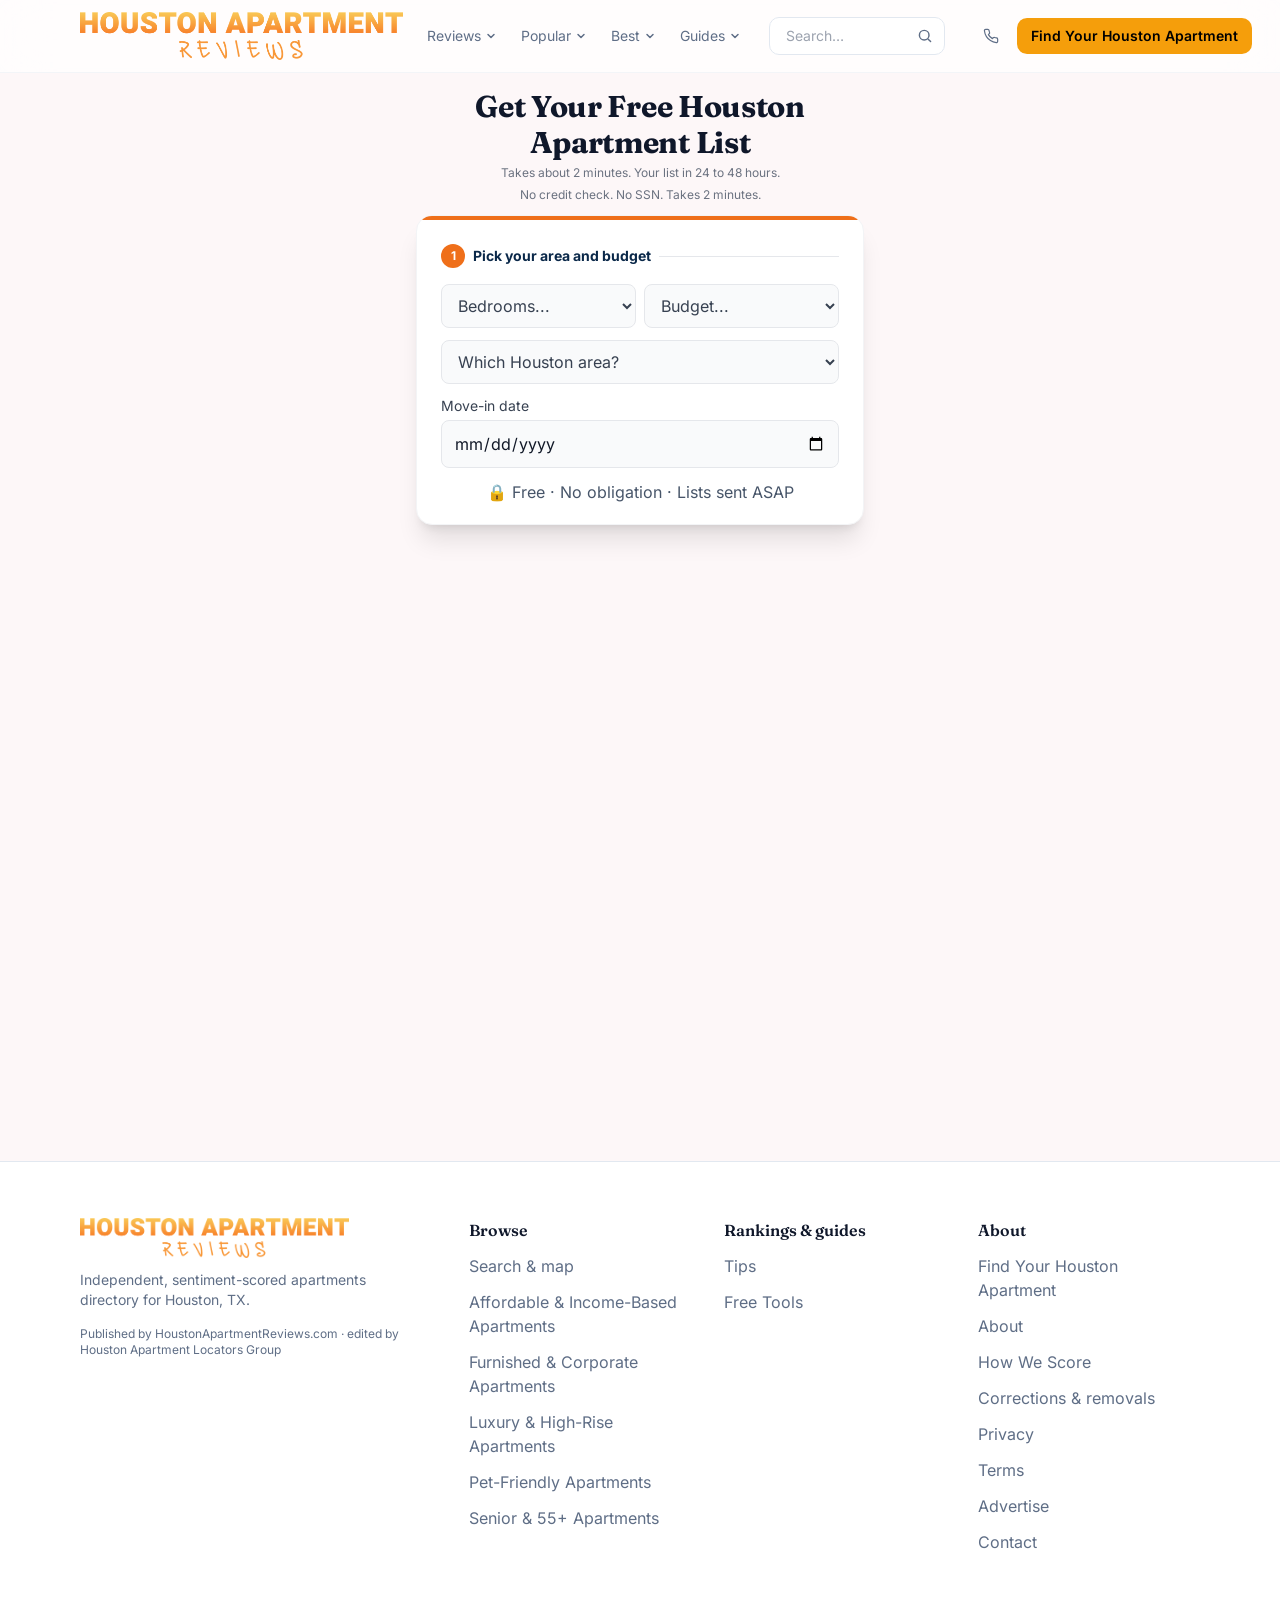
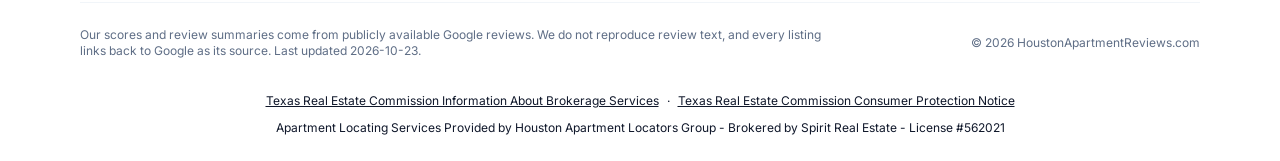
==== commit 27a54937: "Include apartment locating provider and broker in footer" ====
--- a/index.html
+++ b/index.html
@@ -576,7 +576,7 @@
 </div></div>
  </section><div data-intake-footer-spacer aria-hidden="true" style="height:clamp(360px,60vh,720px);background:transparent"></div></main>  <footer class="mt-16 border-t border-outline bg-surface-container"> <div class="mx-auto max-w-6xl px-4 pt-14 pb-8"> <div class="grid gap-12 md:grid-cols-12">  <div class="md:col-span-4"> <img src="/images/brand/logo.png" alt="Houston Apartment Reviews Directory" class="mb-3 h-10 w-auto" loading="lazy"> <p class="max-w-sm text-sm text-on-surface-variant">Independent, sentiment-scored apartments directory for Houston, TX.</p> <p class="mt-4 text-xs text-on-surface-variant">
 Published by <a class="hover:text-primary-600" href="https://houstonapartmentreviews.com" rel="publisher">HoustonApartmentReviews.com</a>  &middot; edited by Houston Apartment Locators Group </p>  </div>  <div class="grid grid-cols-2 gap-8 sm:grid-cols-3 md:col-span-8"> <div class="flex flex-col gap-3"> <span class="font-heading font-semibold text-on-surface">Browse</span> <a class="text-on-surface-variant hover:text-primary-600 transition-colors" href="https://houstonapartmentreviews.com/browse/">Search &amp; map</a> <a class="text-on-surface-variant hover:text-primary-600 transition-colors" href="https://houstonapartmentreviews.com/category/affordable-housing/">Affordable &amp; Income-Based Apartments</a><a class="text-on-surface-variant hover:text-primary-600 transition-colors" href="https://houstonapartmentreviews.com/category/furnished-corporate/">Furnished &amp; Corporate Apartments</a><a class="text-on-surface-variant hover:text-primary-600 transition-colors" href="https://houstonapartmentreviews.com/category/luxury-high-rise/">Luxury &amp; High-Rise Apartments</a><a class="text-on-surface-variant hover:text-primary-600 transition-colors" href="https://houstonapartmentreviews.com/category/pet-friendly/">Pet-Friendly Apartments</a><a class="text-on-surface-variant hover:text-primary-600 transition-colors" href="https://houstonapartmentreviews.com/category/senior-55plus/">Senior &amp; 55+ Apartments</a> </div> <div class="flex flex-col gap-3"> <span class="font-heading font-semibold text-on-surface">Rankings &amp; guides</span>  <a class="text-on-surface-variant hover:text-primary-600 transition-colors" href="https://houstonapartmentreviews.com/guide/">Tips</a>  <a class="text-on-surface-variant hover:text-primary-600 transition-colors" href="https://houstonapartmentreviews.com/tools/">Free Tools</a> </div> <div class="flex flex-col gap-3"> <span class="font-heading font-semibold text-on-surface">About</span> <a class="text-on-surface-variant hover:text-primary-600 transition-colors" href="/">Find Your Houston Apartment</a> <a class="text-on-surface-variant hover:text-primary-600 transition-colors" href="https://houstonapartmentreviews.com/about/">About</a>  <a class="text-on-surface-variant hover:text-primary-600 transition-colors" href="https://houstonapartmentreviews.com/how-we-score/">How We Score</a> <a class="text-on-surface-variant hover:text-primary-600 transition-colors" href="https://houstonapartmentreviews.com/listing-policy/">Corrections &amp; removals</a> <a class="text-on-surface-variant hover:text-primary-600 transition-colors" href="https://houstonapartmentreviews.com/privacy/">Privacy</a> <a class="text-on-surface-variant hover:text-primary-600 transition-colors" href="https://houstonapartmentreviews.com/terms/">Terms</a> <a class="text-on-surface-variant hover:text-primary-600 transition-colors" href="https://houstonapartmentreviews.com/advertise/">Advertise</a> <a class="text-on-surface-variant hover:text-primary-600 transition-colors" href="https://houstonapartmentreviews.com/contact/">Contact</a> </div> </div> </div>  <div class="mt-12 flex flex-col gap-3 border-t border-outline-variant pt-6 text-xs text-on-surface-variant sm:flex-row sm:items-center sm:justify-between"> <p class="max-w-3xl"> Our scores and review summaries come from publicly available Google reviews. We do not reproduce review text, and every listing links back to Google as its source. Last updated 2026-10-23.
- </p> <p class="shrink-0">&copy; 2026 HoustonApartmentReviews.com</p> </div> </div> <div style="max-width:72rem;margin:0 auto;padding:0 16px 24px;font-size:12px;line-height:1.6;text-align:center"><a href="/docs/trec-information-about-brokerage-services.pdf" target="_blank" rel="noopener noreferrer" style="color:inherit;text-decoration:underline">Texas Real Estate Commission Information About Brokerage Services</a><span aria-hidden="true" style="margin:0 8px">&middot;</span><a href="/docs/trec-consumer-protection-notice.pdf" target="_blank" rel="noopener noreferrer" style="color:inherit;text-decoration:underline">Texas Real Estate Commission Consumer Protection Notice</a><p style="margin:8px 0 0">Houston Apartment Locators Group</p></div></footer><script>(function () {
+ </p> <p class="shrink-0">&copy; 2026 HoustonApartmentReviews.com</p> </div> </div> <div style="max-width:72rem;margin:0 auto;padding:0 16px 24px;font-size:12px;line-height:1.6;text-align:center"><a href="/docs/trec-information-about-brokerage-services.pdf" target="_blank" rel="noopener noreferrer" style="color:inherit;text-decoration:underline">Texas Real Estate Commission Information About Brokerage Services</a><span aria-hidden="true" style="margin:0 8px">&middot;</span><a href="/docs/trec-consumer-protection-notice.pdf" target="_blank" rel="noopener noreferrer" style="color:inherit;text-decoration:underline">Texas Real Estate Commission Consumer Protection Notice</a><p style="margin:8px 0 0">Apartment Locating Services Provided by Houston Apartment Locators Group - Brokered by Spirit Real Estate - License #562021</p></div></footer><script>(function () {
   var FS_KEY = "6a705a8a1214d1d7bffd6e5eac5fd886";
   var SUBJECT =
     "Guest Card - Houston Apartment Reviews Referred By: the Houston Apartment Locators Group - Apartment Locators with Spirit Real Estate";
